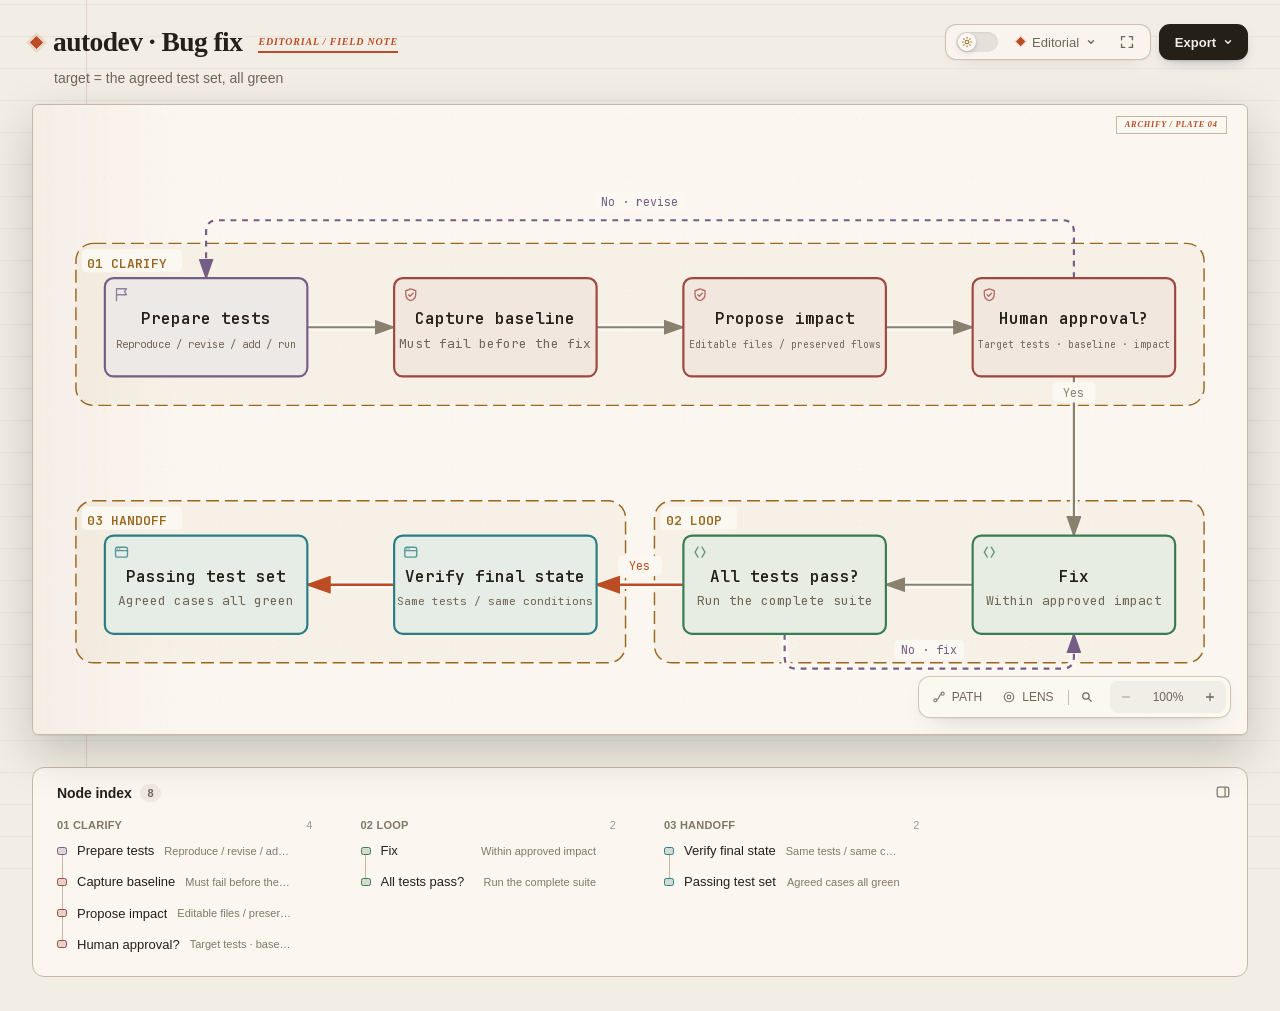
==== web/diagrams/autodev-bugfix.html @ 3c8f4ec9 "feat: add project introduction site with interactive diagrams on GitHub Pages" ====
<!DOCTYPE html>
<html lang="en" data-theme="dark" data-preset="editorial">
<head>
  <meta charset="UTF-8">
  <meta name="viewport" content="width=device-width, initial-scale=1.0">
  <meta name="generator" content="archify 2.17.0-dev.1">
  <meta name="archify-reader-contract" content="declared-wide-v1">
  <title>autodev · Bug fix Diagram</title>
  <script>
    // Resolve the theme before first paint so light-preference users don't
    // see a dark flash. The toolbar script below re-applies with UI state.
    (function () {
      try {
        var theme = null;
        try {
          var param = new URLSearchParams(window.location.search).get('theme');
          if (param === 'light' || param === 'dark') theme = param;
          if (new URLSearchParams(window.location.search).get('embed') === '1') {
            document.documentElement.setAttribute('data-embed', 'true');
          }
          if (new URLSearchParams(window.location.search).get('present') === '1') {
            document.documentElement.setAttribute('data-present', 'true');
          }
        } catch (_) {}
        if (!theme) {
          try { theme = localStorage.getItem('archify-theme'); } catch (_) {}
        }
        if (theme !== 'light' && theme !== 'dark') {
          theme = window.matchMedia('(prefers-color-scheme: light)').matches ? 'light' : 'dark';
        }
        document.documentElement.setAttribute('data-theme', theme);
      } catch (_) {}
    })();
  </script>
  <style id="archify-fonts">
/*
JetBrains Mono variable WOFF2 subsets from Google Fonts service revision v24.
These fixed bytes are shared by the viewer and its SVG/raster exports.
No local() source: an installed copy must not override the bundled font.
Uncovered characters (including CJK) still use the system fallback stack.
Upstream: https://github.com/JetBrains/JetBrainsMono

cyrillic-ext    1664 bytes  sha256 9343de2ca5d9549f792e7962375af8efb0f320c7643bfd36c884b5a30e5c396f
cyrillic        8892 bytes  sha256 4995a9a43ac659ec32fcd8b463755cd6a07b31a6e6b3894a6a153b661cf490e2
greek           6800 bytes  sha256 49c3da6c9a2b279b0f1f860f5cfb1f5dc38d88a5c7be9c9b1837bbc4e3db6111
vietnamese      5872 bytes  sha256 d44eb1936043a56038eb02dd70b243f379bef65783f94ec12f277550720411f1
latin-ext      11596 bytes  sha256 9c38cb2d0d2d93c1ee6e21fa78db76f13ea7e15e15cc64214c7ca89b6aaa35c4
latin          31340 bytes  sha256 2c32b9b3ee358c119e210f6f5195f9bd34894d78a785ff2e95d60e718e400af4

Copyright 2020 The JetBrains Mono Project Authors (https://github.com/JetBrains/JetBrainsMono)

This Font Software is licensed under the SIL Open Font License, Version 1.1.
This license is copied below, and is also available with a FAQ at:
https://openfontlicense.org


-----------------------------------------------------------
SIL OPEN FONT LICENSE Version 1.1 - 26 February 2007
-----------------------------------------------------------

PREAMBLE
The goals of the Open Font License (OFL) are to stimulate worldwide
development of collaborative font projects, to support the font creation
efforts of academic and linguistic communities, and to provide a free and
open framework in which fonts may be shared and improved in partnership
with others.

The OFL allows the licensed fonts to be used, studied, modified and
redistributed freely as long as they are not sold by themselves. The
fonts, including any derivative works, can be bundled, embedded,
redistributed and/or sold with any software provided that any reserved
names are not used by derivative works. The fonts and derivatives,
however, cannot be released under any other type of license. The
requirement for fonts to remain under this license does not apply
to any document created using the fonts or their derivatives.

DEFINITIONS
"Font Software" refers to the set of files released by the Copyright
Holder(s) under this license and clearly marked as such. This may
include source files, build scripts and documentation.

"Reserved Font Name" refers to any names specified as such after the
copyright statement(s).

"Original Version" refers to the collection of Font Software components as
distributed by the Copyright Holder(s).

"Modified Version" refers to any derivative made by adding to, deleting,
or substituting -- in part or in whole -- any of the components of the
Original Version, by changing formats or by porting the Font Software to a
new environment.

"Author" refers to any designer, engineer, programmer, technical
writer or other person who contributed to the Font Software.

PERMISSION & CONDITIONS
Permission is hereby granted, free of charge, to any person obtaining
a copy of the Font Software, to use, study, copy, merge, embed, modify,
redistribute, and sell modified and unmodified copies of the Font
Software, subject to the following conditions:

1) Neither the Font Software nor any of its individual components,
in Original or Modified Versions, may be sold by itself.

2) Original or Modified Versions of the Font Software may be bundled,
redistributed and/or sold with any software, provided that each copy
contains the above copyright notice and this license. These can be
included either as stand-alone text files, human-readable headers or
in the appropriate machine-readable metadata fields within text or
binary files as long as those fields can be easily viewed by the user.

3) No Modified Version of the Font Software may use the Reserved Font
Name(s) unless explicit written permission is granted by the corresponding
Copyright Holder. This restriction only applies to the primary font name as
presented to the users.

4) The name(s) of the Copyright Holder(s) or the Author(s) of the Font
Software shall not be used to promote, endorse or advertise any
Modified Version, except to acknowledge the contribution(s) of the
Copyright Holder(s) and the Author(s) or with their explicit written
permission.

5) The Font Software, modified or unmodified, in part or in whole,
must be distributed entirely under this license, and must not be
distributed under any other license. The requirement for fonts to
remain under this license does not apply to any document created
using the Font Software.

TERMINATION
This license becomes null and void if any of the above conditions are
not met.

DISCLAIMER
THE FONT SOFTWARE IS PROVIDED "AS IS", WITHOUT WARRANTY OF ANY KIND,
EXPRESS OR IMPLIED, INCLUDING BUT NOT LIMITED TO ANY WARRANTIES OF
MERCHANTABILITY, FITNESS FOR A PARTICULAR PURPOSE AND NONINFRINGEMENT
OF COPYRIGHT, PATENT, TRADEMARK, OR OTHER RIGHT. IN NO EVENT SHALL THE
COPYRIGHT HOLDER BE LIABLE FOR ANY CLAIM, DAMAGES OR OTHER LIABILITY,
INCLUDING ANY GENERAL, SPECIAL, INDIRECT, INCIDENTAL, OR CONSEQUENTIAL
DAMAGES, WHETHER IN AN ACTION OF CONTRACT, TORT OR OTHERWISE, ARISING
FROM, OUT OF THE USE OR INABILITY TO USE THE FONT SOFTWARE OR FROM
OTHER DEALINGS IN THE FONT SOFTWARE.
*/
    /* cyrillic-ext */
    @font-face { font-family: 'JetBrains Mono'; font-style: normal; font-weight: 400 800; font-display: swap;
      src: url([data-uri]) format('woff2');
      unicode-range: U+0460-052F, U+1C80-1C8A, U+20B4, U+2DE0-2DFF, U+A640-A69F, U+FE2E-FE2F; }
    /* cyrillic */
    @font-face { font-family: 'JetBrains Mono'; font-style: normal; font-weight: 400 800; font-display: swap;
      src: url([data-uri]) format('woff2');
      unicode-range: U+0301, U+0400-045F, U+0490-0491, U+04B0-04B1, U+2116; }
    /* greek */
    @font-face { font-family: 'JetBrains Mono'; font-style: normal; font-weight: 400 800; font-display: swap;
      src: url([data-uri]) format('woff2');
      unicode-range: U+0370-0377, U+037A-037F, U+0384-038A, U+038C, U+038E-03A1, U+03A3-03FF; }
    /* vietnamese */
    @font-face { font-family: 'JetBrains Mono'; font-style: normal; font-weight: 400 800; font-display: swap;
      src: url([data-uri]) format('woff2');
      unicode-range: U+0102-0103, U+0110-0111, U+0128-0129, U+0168-0169, U+01A0-01A1, U+01AF-01B0, U+0300-0301, U+0303-0304, U+0308-0309, U+0323, U+0329, U+1EA0-1EF9, U+20AB; }
    /* latin-ext */
    @font-face { font-family: 'JetBrains Mono'; font-style: normal; font-weight: 400 800; font-display: swap;
      src: url([data-uri]) format('woff2');
      unicode-range: U+0100-02BA, U+02BD-02C5, U+02C7-02CC, U+02CE-02D7, U+02DD-02FF, U+0304, U+0308, U+0329, U+1D00-1DBF, U+1E00-1E9F, U+1EF2-1EFF, U+2020, U+20A0-20AB, U+20AD-20C0, U+2113, U+2C60-2C7F, U+A720-A7FF; }
    /* latin */
    @font-face { font-family: 'JetBrains Mono'; font-style: normal; font-weight: 400 800; font-display: swap;
      src: url([data-uri]) format('woff2');
      unicode-range: U+0000-00FF, U+0131, U+0152-0153, U+02BB-02BC, U+02C6, U+02DA, U+02DC, U+0304, U+0308, U+0329, U+2000-206F, U+20AC, U+2122, U+2191, U+2193, U+2212, U+2215, U+FEFF, U+FFFD; }
  </style>
  <style>
    /* ==========================================================
       THEME VARIABLES — switch by toggling [data-theme] on <html>
       ========================================================== */
    :root,
    [data-theme="dark"] {
      --bg: #020617;
      --grid: #1e293b;
      --canvas-dot: rgba(148, 163, 184, 0.16);
      --text: #ffffff;
      --text-muted: #94a3b8;
      --text-dim: #475569;
      /* UI chrome and menu hints need more contrast than SVG .t-dim accents */
      --text-faint: #7d8da1;

      --panel: rgba(15, 23, 42, 0.5);
      --panel-border: #1e293b;
      --lane-fill: rgba(15, 23, 42, 0.22);
      --lane-stroke: #334155;

      --arrow: #64748b;
      --arrow-emphasis: #34d399;

      /* Opaque mask color used behind semi-transparent component fills
         so the arrows drawn underneath are properly hidden. */
      --mask: #0f172a;

      --frontend-fill:    rgba(8, 51, 68, 0.4);
      --frontend-stroke:  #22d3ee;
      --backend-fill:     rgba(6, 78, 59, 0.4);
      --backend-stroke:   #34d399;
      --database-fill:    rgba(76, 29, 149, 0.4);
      --database-stroke:  #a78bfa;
      --cloud-fill:       rgba(120, 53, 15, 0.3);
      --cloud-stroke:     #fbbf24;
      --security-fill:    rgba(136, 19, 55, 0.4);
      --security-stroke:  #fb7185;
      --messagebus-fill:  rgba(251, 146, 60, 0.3);
      --messagebus-stroke:#fb923c;
      --external-fill:    rgba(30, 41, 59, 0.5);
      --external-stroke:  #94a3b8;

      --toolbar-bg:       rgba(15, 23, 42, 0.8);
      --toolbar-border:   #334155;
      --toolbar-text:     #e2e8f0;
      --toolbar-hover:    rgba(15, 23, 42, 0.95);
      --toolbar-menu-bg:  #0f172a;
    }

    [data-theme="light"] {
      --bg: #f4f5f7;
      --grid: #e9edf2;
      --canvas-dot: #d9dee5;
      --text: #111827;
      --text-muted: #5b6474;
      --text-dim: #9aa3b2;
      --text-faint: #6b7280;

      --panel: #ffffff;
      --panel-border: #e5e7eb;
      --lane-fill: rgba(248, 250, 252, 0.65);
      --lane-stroke: #cbd5e1;

      --arrow: #94a3b8;
      --arrow-emphasis: #059669;

      --mask: #ffffff;

      --frontend-fill: rgba(34, 211, 238, 0.15);
      --frontend-stroke: #0891b2;
      --backend-fill: rgba(52, 211, 153, 0.18);
      --backend-stroke: #059669;
      --database-fill: rgba(167, 139, 250, 0.2);
      --database-stroke: #7c3aed;
      --cloud-fill: rgba(251, 191, 36, 0.18);
      --cloud-stroke: #d97706;
      --security-fill: rgba(251, 113, 133, 0.15);
      --security-stroke: #e11d48;
      --messagebus-fill: rgba(251, 146, 60, 0.15);
      --messagebus-stroke: #ea580c;
      --external-fill: rgba(148, 163, 184, 0.18);
      --external-stroke: #64748b;

      --toolbar-bg:       rgba(255, 255, 255, 0.92);
      --toolbar-border:   #cbd5e1;
      --toolbar-text:     #334155;
      --toolbar-hover:    #ffffff;
      --toolbar-menu-bg:  #ffffff;
    }

    /* ==========================================================
       SIGNAL FLOW — an opt-in, motion-forward visual preset.
       The variables also target a standalone exported SVG, whose
       root carries data-preset and data-theme directly.
       ========================================================== */
    [data-preset="signal-flow"][data-theme="dark"] {
      --bg: #030711;
      --grid: #15233a;
      --panel: rgba(6, 14, 28, 0.78);
      --panel-border: #1d3350;
      --lane-fill: rgba(9, 22, 40, 0.5);
      --lane-stroke: #2c4564;
      --text: #f5fbff;
      --text-muted: #9eb0c7;
      --text-dim: #52667f;
      --text-faint: #7890ad;
      --mask: #07101e;
      --frontend-fill: rgba(6, 182, 212, 0.14);
      --frontend-stroke: #67e8f9;
      --backend-fill: rgba(16, 185, 129, 0.14);
      --backend-stroke: #5eead4;
      --database-fill: rgba(139, 92, 246, 0.16);
      --database-stroke: #c4b5fd;
      --cloud-fill: rgba(245, 158, 11, 0.13);
      --cloud-stroke: #fcd34d;
      --security-fill: rgba(244, 63, 94, 0.13);
      --security-stroke: #fda4af;
      --messagebus-fill: rgba(249, 115, 22, 0.13);
      --messagebus-stroke: #fdba74;
      --external-fill: rgba(71, 85, 105, 0.24);
      --external-stroke: #a5b4c7;
      --arrow: #7890ad;
      --arrow-emphasis: #2dd4bf;
      --toolbar-bg: rgba(7, 16, 30, 0.86);
      --toolbar-border: #29415f;
      --toolbar-menu-bg: #07101e;
    }

    [data-preset="signal-flow"][data-theme="light"] {
      --bg: #f4f9fc;
      --grid: #d4e5ee;
      --panel: rgba(255, 255, 255, 0.82);
      --panel-border: #bfd5e2;
      --lane-fill: rgba(232, 243, 248, 0.62);
      --lane-stroke: #a9c5d5;
      --text: #102638;
      --text-muted: #587287;
      --text-dim: #8aa2b4;
      --text-faint: #668397;
      --mask: #ffffff;
      --frontend-fill: rgba(6, 182, 212, 0.09);
      --frontend-stroke: #0789a1;
      --backend-fill: rgba(5, 150, 105, 0.09);
      --backend-stroke: #087f69;
      --database-fill: rgba(124, 58, 237, 0.09);
      --database-stroke: #7254c7;
      --cloud-fill: rgba(217, 119, 6, 0.08);
      --cloud-stroke: #b9670b;
      --security-fill: rgba(225, 29, 72, 0.08);
      --security-stroke: #c53a59;
      --messagebus-fill: rgba(234, 88, 12, 0.08);
      --messagebus-stroke: #c65f27;
      --external-fill: rgba(100, 116, 139, 0.1);
      --external-stroke: #607a8c;
      --arrow: #7b97aa;
      --arrow-emphasis: #0d9488;
    }

    /* ==========================================================
       BLUEPRINT — a review-first drafting preset for deployment,
       infrastructure, and technical design documentation. It keeps
       the same semantic palette and geometry while trading glow for
       precise grid contrast, squared materials, and drafting marks.
       ========================================================== */
    [data-preset="blueprint"][data-theme="dark"] {
      --bg: #06131f;
      --grid: #17425a;
      --panel: rgba(7, 27, 43, 0.9);
      --panel-border: #27627f;
      --lane-fill: rgba(10, 43, 66, 0.36);
      --lane-stroke: #34799a;
      --text: #e3f6ff;
      --text-muted: #91b8ca;
      --text-dim: #557e92;
      --text-faint: #739caf;
      --mask: #0a2031;
      --frontend-fill: rgba(26, 157, 193, 0.14);
      --frontend-stroke: #66d9ef;
      --backend-fill: rgba(31, 155, 124, 0.13);
      --backend-stroke: #69dfbd;
      --database-fill: rgba(120, 105, 196, 0.14);
      --database-stroke: #b4a8ff;
      --cloud-fill: rgba(197, 145, 43, 0.13);
      --cloud-stroke: #ffd166;
      --security-fill: rgba(199, 76, 104, 0.13);
      --security-stroke: #ff8da1;
      --messagebus-fill: rgba(207, 112, 49, 0.13);
      --messagebus-stroke: #ffad66;
      --external-fill: rgba(84, 119, 139, 0.18);
      --external-stroke: #a7cad9;
      --arrow: #78a3b7;
      --arrow-emphasis: #64dfc1;
      --toolbar-bg: rgba(7, 28, 45, 0.92);
      --toolbar-border: #34799a;
      --toolbar-text: #d8f3ff;
      --toolbar-hover: rgba(18, 58, 83, 0.95);
      --toolbar-menu-bg: #0a2031;
    }

    [data-preset="blueprint"][data-theme="light"] {
      --bg: #edf7fa;
      --grid: #b5d5e1;
      --panel: rgba(249, 253, 255, 0.94);
      --panel-border: #78aabd;
      --lane-fill: rgba(210, 232, 240, 0.42);
      --lane-stroke: #83b2c4;
      --text: #123344;
      --text-muted: #4e7486;
      --text-dim: #86a6b4;
      --text-faint: #668c9d;
      --mask: #f9fdff;
      --frontend-fill: rgba(8, 145, 178, 0.08);
      --frontend-stroke: #087f9c;
      --backend-fill: rgba(5, 128, 101, 0.08);
      --backend-stroke: #08755f;
      --database-fill: rgba(100, 75, 180, 0.08);
      --database-stroke: #6757a8;
      --cloud-fill: rgba(181, 120, 15, 0.08);
      --cloud-stroke: #a86609;
      --security-fill: rgba(190, 48, 80, 0.07);
      --security-stroke: #b32f50;
      --messagebus-fill: rgba(196, 81, 22, 0.07);
      --messagebus-stroke: #b65120;
      --external-fill: rgba(79, 112, 128, 0.08);
      --external-stroke: #506f7e;
      --arrow: #6d93a5;
      --arrow-emphasis: #087f69;
      --toolbar-bg: rgba(247, 252, 254, 0.94);
      --toolbar-border: #8ab5c5;
      --toolbar-text: #294f61;
      --toolbar-hover: #ffffff;
      --toolbar-menu-bg: #f9fdff;
    }

    /* ==========================================================
       EDITORIAL — a warm, publication-minded preset for design
       reviews, launch notes, and documentation. The diagram keeps
       the same semantic palette and exact geometry, but trades
       software chrome for paper, ink, ruled structure, and one
       restrained vermilion accent.
       ========================================================== */
    [data-preset="editorial"][data-theme="dark"] {
      --bg: #181611;
      --grid: #39342a;
      --panel: rgba(35, 31, 24, 0.96);
      --panel-border: #625a4a;
      --lane-fill: rgba(52, 46, 35, 0.46);
      --lane-stroke: #726957;
      --text: #f4eddf;
      --text-muted: #b9ae9b;
      --text-dim: #776e60;
      --text-faint: #9d917e;
      --mask: #231f18;
      --frontend-fill: rgba(43, 133, 142, 0.16);
      --frontend-stroke: #7fc6c7;
      --backend-fill: rgba(63, 132, 92, 0.16);
      --backend-stroke: #8fc29e;
      --database-fill: rgba(117, 91, 141, 0.17);
      --database-stroke: #c0a4d0;
      --cloud-fill: rgba(170, 119, 49, 0.16);
      --cloud-stroke: #d8ad68;
      --security-fill: rgba(157, 69, 65, 0.17);
      --security-stroke: #df9085;
      --messagebus-fill: rgba(174, 79, 42, 0.16);
      --messagebus-stroke: #df946f;
      --external-fill: rgba(126, 115, 96, 0.18);
      --external-stroke: #b8ad99;
      --arrow: #948978;
      --arrow-emphasis: #dd6b3d;
      --toolbar-bg: rgba(35, 31, 24, 0.92);
      --toolbar-border: #625a4a;
      --toolbar-text: #eee5d5;
      --toolbar-hover: #302a20;
      --toolbar-menu-bg: #231f18;
    }

    [data-preset="editorial"][data-theme="light"] {
      --bg: #f2eee5;
      --grid: #d8d0c2;
      --panel: rgba(251, 248, 241, 0.97);
      --panel-border: #c4b9a6;
      --lane-fill: rgba(229, 221, 207, 0.42);
      --lane-stroke: #b8aa94;
      --text: #242018;
      --text-muted: #6f6658;
      --text-dim: #a09788;
      --text-faint: #817767;
      --mask: #fbf8f1;
      --frontend-fill: rgba(31, 117, 126, 0.09);
      --frontend-stroke: #287e84;
      --backend-fill: rgba(42, 119, 75, 0.09);
      --backend-stroke: #397b53;
      --database-fill: rgba(105, 75, 130, 0.09);
      --database-stroke: #765d86;
      --cloud-fill: rgba(157, 103, 31, 0.1);
      --cloud-stroke: #9a671f;
      --security-fill: rgba(153, 58, 52, 0.09);
      --security-stroke: #9e463f;
      --messagebus-fill: rgba(182, 70, 27, 0.09);
      --messagebus-stroke: #ad4b25;
      --external-fill: rgba(101, 91, 75, 0.09);
      --external-stroke: #746b5e;
      --arrow: #8a806f;
      --arrow-emphasis: #bb4c23;
      --toolbar-bg: rgba(251, 248, 241, 0.94);
      --toolbar-border: #c4b9a6;
      --toolbar-text: #40392f;
      --toolbar-hover: #fffdf8;
      --toolbar-menu-bg: #fbf8f1;
    }

    * { margin: 0; padding: 0; box-sizing: border-box; }

    body {
      --archify-page-top: 2rem;
      font-family: -apple-system, BlinkMacSystemFont, 'Segoe UI', 'PingFang SC', 'Hiragino Sans GB', 'Microsoft YaHei', 'Noto Sans CJK SC', 'Noto Sans', Roboto, 'Helvetica Neue', Arial, sans-serif;
      -webkit-font-smoothing: antialiased;
      background: var(--bg);
      min-height: 100vh;
      padding: var(--archify-page-top) 2rem 2rem;
      color: var(--text);
      /* Theme surfaces change together; animating the page background leaves it
         visibly out of sync with the SVG and panel for the first 200ms. */
    }

    html[data-preset="signal-flow"] body {
      background-image:
        radial-gradient(circle at 18% -8%, rgba(34, 211, 238, 0.14), transparent 34rem),
        radial-gradient(circle at 92% 18%, rgba(139, 92, 246, 0.12), transparent 30rem);
      background-attachment: fixed;
    }
    html[data-preset="signal-flow"][data-theme="light"] body {
      background-image:
        radial-gradient(circle at 18% -8%, rgba(6, 182, 212, 0.12), transparent 34rem),
        radial-gradient(circle at 92% 18%, rgba(139, 92, 246, 0.08), transparent 30rem);
    }
    html[data-preset="blueprint"] body {
      background-image:
        linear-gradient(var(--grid) 1px, transparent 1px),
        linear-gradient(90deg, var(--grid) 1px, transparent 1px);
      background-size: 32px 32px;
      background-position: -1px -1px;
      background-attachment: fixed;
    }
    html[data-preset="editorial"] body {
      background-image:
        linear-gradient(90deg, transparent 0, transparent 5.4rem, color-mix(in srgb, var(--security-stroke) 18%, transparent) 5.4rem, color-mix(in srgb, var(--security-stroke) 18%, transparent) calc(5.4rem + 1px), transparent calc(5.4rem + 1px)),
        repeating-linear-gradient(0deg, transparent 0, transparent 31px, color-mix(in srgb, var(--grid) 36%, transparent) 31px, color-mix(in srgb, var(--grid) 36%, transparent) 32px);
      background-attachment: fixed;
    }

    /* Gallery/embed mode keeps the generated artifact as the source of truth
       while presenting only its diagram surface inside a proof card. */
    html[data-embed="true"] body {
      min-height: 0;
      padding: 0;
      overflow: hidden;
      background: var(--bg);
      background-image: none;
    }
    html[data-embed="true"] .toolbar,
    html[data-embed="true"] .header,
    html[data-embed="true"] .cards,
    html[data-embed="true"] .diagram-nav,
    html[data-embed="true"] .overview-map,
    html[data-embed="true"] .focus-chip,
    html[data-embed="true"] .route-probe,
    html[data-embed="true"] .semantic-lens,
    html[data-embed="true"] .diagram-guide,
    html[data-embed="true"] .node-finder,
    html[data-embed="true"] .node-outline { display: none !important; }
    html[data-embed="true"] .container { max-width: none; }
    html[data-embed="true"] .diagram-container {
      padding: 0.5rem;
      border: 0;
      border-radius: 0;
      box-shadow: none;
    }
    html[data-embed="true"] .diagram-container svg { min-width: 0; }

    /* Presentation Stage is a viewer-only layer: it gives the live diagram
       the viewport while keeping guided views, theme, focus, and exports real.
       Embed mode wins when both query parameters are present. */
    html[data-present="true"]:not([data-embed="true"]) body {
      --archify-page-top: 1rem;
      height: 100dvh;
      min-height: 0;
      padding: 1rem;
      overflow: hidden;
    }
    html[data-present="true"]:not([data-embed="true"]) .container {
      display: flex;
      flex-direction: column;
      gap: 0.75rem;
      width: 100%;
      max-width: none;
      height: calc(100dvh - 2rem);
    }
    html[data-present="true"]:not([data-embed="true"]) .header {
      flex: none;
      min-width: 0;
      margin: 0;
      padding-right: 23rem;
    }
    html[data-present="true"]:not([data-embed="true"]) .header-row { margin-bottom: 0.25rem; }
    html[data-present="true"]:not([data-embed="true"]) .subtitle {
      overflow: hidden;
      text-overflow: ellipsis;
      white-space: nowrap;
    }

    html[data-present="true"]:not([data-embed="true"]) .diagram-container {
      display: flex;
      flex: 1 1 auto;
      align-items: center;
      justify-content: center;
      min-height: 0;
      padding: 0.75rem;
      padding-bottom: calc(0.75rem + var(--archify-nav-reserve));
    }
    html[data-present="true"]:not([data-embed="true"]) .diagram-container > svg {
      flex: 1 1 auto;
      height: 100%;
      min-height: 0;
      width: 100%;
      min-width: 0;
    }
    html[data-present="true"]:not([data-embed="true"]) .cards { display: none; }
    html[data-present="true"]:not([data-embed="true"]) #btn-present {
      border-color: var(--frontend-stroke);
      color: var(--frontend-stroke);
    }

    /* The reader owns only the outer scale. Wide diagrams and measured tall workflows keep one authored
       SVG/viewBox while the runtime chooses a desktop width from the actual
       vertical budget. This avoids device-specific files and breakpoint
       jumps between a laptop and a tall monitor. */
    .container {
      width: 100%;
      max-width: var(--archify-reader-width, 1440px);
      margin: 0 auto;
    }
    @media (min-width: 768px) and (max-height: 920px) {
      .header { margin-bottom: 1rem; }
      .diagram-container { padding: 1rem; }
      .cards { margin-top: 1rem; }
      .card { padding: 1rem; }
    }

    .header { margin-bottom: 1.5rem; padding-right: 29.5rem; }

    html[data-preset="signal-flow"] .header,
    html[data-preset="blueprint"] .header,
    html[data-preset="editorial"] .header { padding-right: 29.5rem; }

    .header-row {
      display: flex;
      align-items: center;
      gap: 0.75rem;
      min-height: 2.75rem;
      margin-bottom: 0.25rem;
    }

    .pulse-dot {
      flex: none;
      width: 10px;
      height: 10px;
      background: var(--frontend-stroke);
      border-radius: 50%;
      box-shadow: 0 0 0 4px color-mix(in srgb, var(--frontend-stroke) 16%, transparent);
      animation: none;
    }

    html[data-motion-capable="true"] .pulse-dot { animation: pulse 2s infinite; }

    @keyframes pulse {
      0%, 100% { opacity: 1; }
      50% { opacity: 0.5; }
    }

    h1 {
      font-size: 1.5rem;
      font-weight: 650;
      line-height: 1.25;
      letter-spacing: -0.015em;
    }

    .subtitle {
      color: var(--text-muted);
      font-size: 0.875rem;
      line-height: 1.55;
      margin-left: 1.375rem;
    }

    html[data-preset="signal-flow"] .header-row::after {
      content: attr(data-preset-badge-signal-flow);
      flex: none;
      margin-left: 0.25rem;
      color: var(--frontend-stroke);
      border: 1px solid var(--frontend-stroke);
      border-radius: 999px;
      padding: 0.28rem 0.6rem;
      font-size: 0.625rem;
      letter-spacing: 0.12em;
      opacity: 0.82;
      box-shadow: 0 0 20px rgba(34, 211, 238, 0.12);
      white-space: nowrap;
    }

    html[data-preset="blueprint"] .pulse-dot {
      width: 10px;
      height: 10px;
      border: 1px solid var(--frontend-stroke);
      border-radius: 1px;
      background: transparent;
      box-shadow: inset 0 0 0 2px var(--bg);
      transform: rotate(45deg);
      animation: none;
    }
    html[data-preset="blueprint"] .header-row::after {
      content: attr(data-preset-badge-blueprint);
      flex: none;
      margin-left: 0.25rem;
      padding: 0.28rem 0.55rem;
      border-top: 1px solid var(--frontend-stroke);
      border-bottom: 1px solid var(--frontend-stroke);
      color: var(--frontend-stroke);
      font-size: 0.5625rem;
      font-weight: 700;
      letter-spacing: 0.14em;
      white-space: nowrap;
    }

    html[data-preset="editorial"] h1,
    html[data-preset="editorial"] .card h3 {
      font-family: Georgia, 'Times New Roman', 'Songti SC', STSong, serif;
      letter-spacing: -0.02em;
    }
    html[data-preset="editorial"] h1 { font-size: 1.72rem; font-weight: 600; }
    html[data-preset="editorial"] .pulse-dot {
      width: 9px;
      height: 9px;
      border: 1px solid var(--arrow-emphasis);
      border-radius: 0;
      background: var(--arrow-emphasis);
      box-shadow: 0 0 0 3px color-mix(in srgb, var(--arrow-emphasis) 14%, transparent);
      transform: rotate(45deg);
      animation: none;
    }
    html[data-preset="editorial"] .header-row::after {
      content: attr(data-preset-badge-editorial);
      flex: none;
      margin-left: 0.25rem;
      padding: 0.32rem 0 0.24rem;
      border-bottom: 2px solid var(--arrow-emphasis);
      color: var(--arrow-emphasis);
      font-family: Georgia, 'Times New Roman', serif;
      font-size: 0.625rem;
      font-style: italic;
      font-weight: 600;
      letter-spacing: 0.08em;
      white-space: nowrap;
    }

    .diagram-container {
      --archify-nav-reserve: 0px;
      background: var(--panel);
      border-radius: 1rem;
      border: 1px solid var(--panel-border);
      box-shadow: 0 1px 2px rgba(15, 23, 42, 0.04), 0 16px 40px -20px rgba(15, 23, 42, 0.18);
      padding: 1.5rem;
      padding-bottom: calc(1.5rem + var(--archify-nav-reserve));
      overflow: hidden;
      position: relative;
    }

    html[data-preset="signal-flow"] .diagram-container {
      position: relative;
      overflow: hidden;
      background: linear-gradient(180deg, rgba(8, 20, 38, 0.82), rgba(3, 8, 18, 0.94));
      box-shadow: inset 0 1px 0 rgba(255, 255, 255, 0.04), 0 28px 80px rgba(0, 0, 0, 0.34);
    }
    html[data-preset="signal-flow"][data-theme="light"] .diagram-container {
      background: linear-gradient(180deg, rgba(255, 255, 255, 0.9), rgba(237, 246, 250, 0.94));
      box-shadow: inset 0 1px 0 rgba(255, 255, 255, 0.72), 0 24px 60px rgba(45, 78, 99, 0.12);
    }
    html[data-preset="blueprint"] .diagram-container {
      border-color: var(--panel-border);
      border-radius: 0.35rem;
      background: var(--panel);
      box-shadow:
        inset 0 0 0 1px color-mix(in srgb, var(--panel-border) 34%, transparent),
        0 18px 48px rgba(0, 0, 0, 0.16);
    }
    html[data-preset="blueprint"] .diagram-container::after {
      content: "";
      position: absolute;
      z-index: 10;
      inset: 0.7rem;
      pointer-events: none;
      background:
        linear-gradient(var(--frontend-stroke), var(--frontend-stroke)) left top / 1.35rem 1px no-repeat,
        linear-gradient(var(--frontend-stroke), var(--frontend-stroke)) left top / 1px 1.35rem no-repeat,
        linear-gradient(var(--frontend-stroke), var(--frontend-stroke)) right top / 1.35rem 1px no-repeat,
        linear-gradient(var(--frontend-stroke), var(--frontend-stroke)) right top / 1px 1.35rem no-repeat,
        linear-gradient(var(--frontend-stroke), var(--frontend-stroke)) left bottom / 1.35rem 1px no-repeat,
        linear-gradient(var(--frontend-stroke), var(--frontend-stroke)) left bottom / 1px 1.35rem no-repeat,
        linear-gradient(var(--frontend-stroke), var(--frontend-stroke)) right bottom / 1.35rem 1px no-repeat,
        linear-gradient(var(--frontend-stroke), var(--frontend-stroke)) right bottom / 1px 1.35rem no-repeat;
      opacity: 0.58;
    }
    html[data-preset="editorial"] .diagram-container {
      overflow: hidden;
      border-color: var(--panel-border);
      border-radius: 0.38rem;
      background:
        linear-gradient(90deg, color-mix(in srgb, var(--security-fill) 58%, transparent), transparent 12%),
        var(--panel);
      box-shadow:
        0 1px 0 color-mix(in srgb, var(--text) 6%, transparent),
        0 18px 48px color-mix(in srgb, #000 19%, transparent);
    }
    html[data-preset="editorial"] .diagram-container::after {
      position: absolute;
      z-index: 10;
      top: 0.72rem;
      right: 1.25rem;
      padding: 0.2rem 0.52rem;
      border: 1px solid var(--panel-border);
      background: var(--panel);
      color: var(--arrow-emphasis);
      content: attr(data-preset-badge-editorial-plate);
      font-family: Georgia, 'Times New Roman', serif;
      font-size: 0.52rem;
      font-style: italic;
      font-weight: 600;
      letter-spacing: 0.09em;
      pointer-events: none;
    }
    html[data-embed="true"][data-preset="editorial"] .diagram-container::after { display: none; }
    html[data-motion-capable="true"][data-preset="signal-flow"][data-ambient-motion="running"] .diagram-container::before {
      content: "";
      position: absolute;
      inset: 0;
      pointer-events: none;
      background: linear-gradient(115deg, transparent 28%, rgba(103, 232, 249, 0.035) 48%, transparent 68%);
      transform: translateX(-70%);
      animation: archify-signal-scan 4.8s ease-in-out 1 both;
    }

    /* Motion Governor gives the reader a real static state and gives the
       strongest semantic action the only motion budget. Atmosphere resets to
       its authored base instead of freezing mid-cycle. Static artifacts never
       start a decorative pulse or scan. */
    html:not([data-motion-capable="true"]) svg[data-animation="trace"] [data-animate] {
      animation: none !important;
    }
    html:not([data-motion-capable="true"]) svg[data-animation="trace"] [data-graph-role="automatic-crossover"]:has(> [data-animate="edge"]) > [data-graph-role="automatic-crossover-underlay"] {
      animation: none !important;
    }
    html[data-motion="still"] .pulse-dot,
    html[data-motion="still"] .diagram-container::before,
    html[data-motion="still"] svg[data-animation="trace"] [data-animate],
    html[data-motion-owner] .pulse-dot,
    html[data-motion-owner] .diagram-container::before,
    html[data-motion-owner] svg[data-animation="trace"] [data-animate],
    html[data-embed="true"] .pulse-dot,
    html[data-embed="true"] .diagram-container::before,
    html[data-share-playback="true"] .pulse-dot,
    html[data-share-playback="true"] .diagram-container::before,
    html[data-document-hidden="true"] .pulse-dot,
    html[data-document-hidden="true"] .diagram-container::before,
    html[data-document-hidden="true"] svg[data-animation="trace"] [data-animate],
    html[data-motion="still"] svg[data-animation="trace"] [data-graph-role="automatic-crossover"]:has(> [data-animate="edge"]) > [data-graph-role="automatic-crossover-underlay"],
    html[data-motion-owner] svg[data-animation="trace"] [data-graph-role="automatic-crossover"]:has(> [data-animate="edge"]) > [data-graph-role="automatic-crossover-underlay"],
    html[data-embed="true"] svg[data-animation="trace"] [data-graph-role="automatic-crossover"]:has(> [data-animate="edge"]) > [data-graph-role="automatic-crossover-underlay"],
    html[data-share-playback="true"] svg[data-animation="trace"] [data-graph-role="automatic-crossover"]:has(> [data-animate="edge"]) > [data-graph-role="automatic-crossover-underlay"],
    html[data-document-hidden="true"] svg[data-animation="trace"] [data-graph-role="automatic-crossover"]:has(> [data-animate="edge"]) > [data-graph-role="automatic-crossover-underlay"] {
      animation: none !important;
    }
    html[data-motion="still"] .diagram-container::before,
    html[data-motion-owner] .diagram-container::before,
    html[data-embed="true"] .diagram-container::before,
    html[data-share-playback="true"] .diagram-container::before {
      opacity: 0;
    }
    html[data-motion="still"] .intent-trace-flow,
    html[data-motion="still"] .route-probe-flow,
    html[data-motion="still"] .route-journey-flow,
    html[data-motion="still"] .semantic-lens-flow,
    html[data-motion="still"] .diagram-guide,
    html[data-motion="still"] .overview-map-live,
    html[data-document-hidden="true"] .intent-trace-flow,
    html[data-document-hidden="true"] .route-probe-flow,
    html[data-document-hidden="true"] .route-journey-flow,
    html[data-document-hidden="true"] .semantic-lens-flow,
    html[data-document-hidden="true"] .diagram-guide,
    html[data-document-hidden="true"] .overview-map-live {
      animation: none !important;
    }

    html[data-motion="still"] .intent-trace-flow,
    html[data-motion="still"] .route-probe-flow {
      stroke-dasharray: none;
      stroke-dashoffset: 0;
      opacity: 0.72;
    }
    html[data-motion="still"] .route-journey-overlay,
    html[data-document-hidden="true"] .route-journey-overlay { display: none !important; }
    html[data-motion="still"] .relationship-pulse-overlay { display: none !important; }

    html[data-motion="still"] svg [data-node-id],
    html[data-motion="still"] svg [data-edge-from],
    html[data-motion="still"] svg [data-detail],
    html[data-motion="still"] svg [data-detail-anchor],
    html[data-motion="still"] svg [data-legend-hit],
    html[data-motion="still"] svg {
      transition: none !important;
    }

    svg {
      font-family: 'JetBrains Mono', ui-monospace, SFMono-Regular, Menlo, Consolas, 'DejaVu Sans Mono', 'Liberation Mono', 'Noto Sans Mono CJK SC', 'PingFang SC', 'Hiragino Sans GB', 'Microsoft YaHei', monospace;
      width: 100%;
      min-width: min(900px, 100%);
      display: block;
      transform-origin: 0 0;
      transition: transform 0.18s ease;
    }

    .diagram-container.is-camera-moving svg {
      transition: transform 0.42s cubic-bezier(0.22, 1, 0.36, 1);
    }
    .diagram-container.is-camera-transaction svg { transition: none; }
    .diagram-container.is-pannable { cursor: grab; }
    .diagram-container.is-panning { cursor: grabbing; user-select: none; }
    .diagram-container.is-panning svg { transition: none; }

    .diagram-nav {
      position: absolute;
      right: 1rem;
      bottom: 1rem;
      z-index: 12;
      translate: 0 calc(-1 * var(--archify-dock-lift, 0px));
      display: inline-flex;
      align-items: center;
      max-width: calc(100% - 2rem);
      padding: 0.25rem;
      gap: 0.0625rem;
      overflow-x: auto;
      border: 1px solid color-mix(in srgb, var(--panel-border) 80%, transparent);
      border-radius: 0.75rem;
      background: color-mix(in srgb, var(--panel) 84%, transparent);
      box-shadow: 0 1px 2px rgba(15, 23, 42, 0.05), 0 10px 28px -14px rgba(15, 23, 42, 0.28);
      backdrop-filter: blur(14px) saturate(1.2);
      scrollbar-width: none;
    }
    .diagram-nav::-webkit-scrollbar { display: none; }
    .diagram-nav button,
    .focus-chip button {
      border: 0;
      background: transparent;
      color: var(--toolbar-text);
      font: inherit;
      cursor: pointer;
    }
    .diagram-nav button {
      min-width: 2rem;
      height: 2rem;
      padding: 0 0.4rem;
      border-radius: 0.5rem;
      color: var(--text-muted);
      font-size: 0.75rem;
      font-weight: 500;
      letter-spacing: 0;
      transition: background 0.15s, color 0.15s;
    }
    .diagram-nav button:hover,
    .diagram-nav button:focus-visible {
      color: var(--text);
      background: color-mix(in srgb, var(--text) 6%, transparent);
    }
    .diagram-nav button:hover,
    .diagram-nav button:focus-visible,
    .focus-chip button:hover,
    .focus-chip button:focus-visible { background: var(--toolbar-hover); }
    .diagram-nav button:focus-visible,
    .focus-chip button:focus-visible {
      outline: 2px solid var(--frontend-stroke);
      outline-offset: 1px;
    }
    .diagram-nav button:disabled { opacity: 0.38; cursor: default; }
    /* The Guide stays on the ? shortcut; Map only earns dock space once the
       reader has zoomed past the full diagram (or opened it from the keyboard). */
    .diagram-nav button[hidden] { display: none; }
    .diagram-container:not(.is-pannable) #btn-overview-map:not([data-radar-requested]):not(:focus) { display: none; }
    .diagram-nav button:disabled:hover { background: transparent; }
    .diagram-nav #btn-route-probe,
    .diagram-nav #btn-overview-map,
    .diagram-nav #btn-semantic-lens {
      min-width: auto;
      padding-inline: 0.6rem;
      color: var(--text-muted);
      font-weight: 500;
    }
    .diagram-nav #btn-node-finder,
    .diagram-nav [data-view="out"] {
      position: relative;
      margin-left: 0.375rem;
    }
    .diagram-nav #btn-node-finder::before,
    .diagram-nav [data-view="out"]::before {
      position: absolute;
      top: 0.55rem;
      bottom: 0.55rem;
      left: -0.19rem;
      width: 1px;
      background: color-mix(in srgb, var(--panel-border) 90%, transparent);
      content: "";
      pointer-events: none;
    }
    .diagram-nav-icon {
      display: block;
      width: 0.875rem;
      height: 0.875rem;
      margin: auto;
      background: currentColor;
      -webkit-mask-position: center;
      -webkit-mask-repeat: no-repeat;
      -webkit-mask-size: contain;
      mask-position: center;
      mask-repeat: no-repeat;
      mask-size: contain;
    }
    .diagram-nav-icon.find {
      -webkit-mask-image: url("data:image/svg+xml,%3Csvg xmlns='http://www.w3.org/2000/svg' viewBox='0 0 20 20'%3E%3Ccircle cx='8.5' cy='8.5' r='4.5' fill='none' stroke='black' stroke-width='1.8'/%3E%3Cpath d='m12 12 4 4' fill='none' stroke='black' stroke-width='1.8' stroke-linecap='round'/%3E%3C/svg%3E");
      mask-image: url("data:image/svg+xml,%3Csvg xmlns='http://www.w3.org/2000/svg' viewBox='0 0 20 20'%3E%3Ccircle cx='8.5' cy='8.5' r='4.5' fill='none' stroke='black' stroke-width='1.8'/%3E%3Cpath d='m12 12 4 4' fill='none' stroke='black' stroke-width='1.8' stroke-linecap='round'/%3E%3C/svg%3E");
    }
    .diagram-nav-icon.guide {
      -webkit-mask-image: url("data:image/svg+xml,%3Csvg xmlns='http://www.w3.org/2000/svg' viewBox='0 0 20 20'%3E%3Ccircle cx='10' cy='10' r='7' fill='none' stroke='black' stroke-width='1.7'/%3E%3Cpath d='M7.8 7.3a2.4 2.4 0 014.6.9c0 1.8-2.4 2-2.4 3.7M10 14.9h.01' fill='none' stroke='black' stroke-width='1.7' stroke-linecap='round'/%3E%3C/svg%3E");
      mask-image: url("data:image/svg+xml,%3Csvg xmlns='http://www.w3.org/2000/svg' viewBox='0 0 20 20'%3E%3Ccircle cx='10' cy='10' r='7' fill='none' stroke='black' stroke-width='1.7'/%3E%3Cpath d='M7.8 7.3a2.4 2.4 0 014.6.9c0 1.8-2.4 2-2.4 3.7M10 14.9h.01' fill='none' stroke='black' stroke-width='1.7' stroke-linecap='round'/%3E%3C/svg%3E");
    }
    .diagram-nav-icon.minus {
      -webkit-mask-image: url("data:image/svg+xml,%3Csvg xmlns='http://www.w3.org/2000/svg' viewBox='0 0 20 20'%3E%3Cpath d='M5 10h10' fill='none' stroke='black' stroke-width='1.8' stroke-linecap='round'/%3E%3C/svg%3E");
      mask-image: url("data:image/svg+xml,%3Csvg xmlns='http://www.w3.org/2000/svg' viewBox='0 0 20 20'%3E%3Cpath d='M5 10h10' fill='none' stroke='black' stroke-width='1.8' stroke-linecap='round'/%3E%3C/svg%3E");
    }
    .diagram-nav-icon.plus {
      -webkit-mask-image: url("data:image/svg+xml,%3Csvg xmlns='http://www.w3.org/2000/svg' viewBox='0 0 20 20'%3E%3Cpath d='M10 5v10M5 10h10' fill='none' stroke='black' stroke-width='1.8' stroke-linecap='round'/%3E%3C/svg%3E");
      mask-image: url("data:image/svg+xml,%3Csvg xmlns='http://www.w3.org/2000/svg' viewBox='0 0 20 20'%3E%3Cpath d='M10 5v10M5 10h10' fill='none' stroke='black' stroke-width='1.8' stroke-linecap='round'/%3E%3C/svg%3E");
    }
    .diagram-nav [data-view="reset"] {
      display: inline-flex;
      align-items: center;
      justify-content: center;
      gap: 0.2rem;
      min-width: 3.1rem;
      padding-inline: 0.35rem;
    }
    .diagram-nav [data-view="reset"][data-detail-visible] {
      min-width: 3.8rem;
    }
    .diagram-nav-detail {
      color: color-mix(in srgb, var(--toolbar-text) 52%, transparent);
      font-size: 0.44rem;
      font-weight: 700;
      line-height: 1;
      letter-spacing: 0.07em;
    }
    .diagram-nav-percent {
      color: var(--text-muted);
      font-size: 0.75rem;
      font-weight: 500;
      font-variant-numeric: tabular-nums;
      line-height: 1;
    }
    /* Mode buttons carry a small glyph so the dock reads as one icon language. */
    .diagram-nav #btn-route-probe,
    .diagram-nav #btn-overview-map,
    .diagram-nav #btn-semantic-lens {
      display: inline-flex;
      align-items: center;
      gap: 0.375rem;
      padding-inline: 0.55rem 0.65rem;
    }
    .diagram-nav #btn-route-probe::before,
    .diagram-nav #btn-overview-map::before,
    .diagram-nav #btn-semantic-lens::before {
      flex: none;
      width: 0.875rem;
      height: 0.875rem;
      background: currentColor;
      content: "";
      opacity: 0.85;
      -webkit-mask: var(--nav-glyph) center / contain no-repeat;
      mask: var(--nav-glyph) center / contain no-repeat;
    }
    .diagram-nav #btn-route-probe { --nav-glyph: url("data:image/svg+xml,%3Csvg xmlns='http://www.w3.org/2000/svg' viewBox='0 0 20 20'%3E%3Cg fill='none' stroke='black' stroke-width='1.7' stroke-linecap='round'%3E%3Ccircle cx='4.8' cy='14.8' r='2.2'/%3E%3Ccircle cx='15.2' cy='5.2' r='2.2'/%3E%3Cpath d='M6.9 13.9c3.8-1.4 2.6-6.3 6.2-7.8'/%3E%3C/g%3E%3C/svg%3E"); }
    .diagram-nav #btn-overview-map { --nav-glyph: url("data:image/svg+xml,%3Csvg xmlns='http://www.w3.org/2000/svg' viewBox='0 0 20 20'%3E%3Cg fill='none' stroke='black' stroke-width='1.7' stroke-linejoin='round'%3E%3Cpath d='M2.8 5.4 7.4 3.5l5.2 2 4.6-1.9v11l-4.6 1.9-5.2-2-4.6 1.9z'/%3E%3Cpath d='M7.4 3.5v11M12.6 5.5v11'/%3E%3C/g%3E%3C/svg%3E"); }
    .diagram-nav #btn-semantic-lens { --nav-glyph: url("data:image/svg+xml,%3Csvg xmlns='http://www.w3.org/2000/svg' viewBox='0 0 20 20'%3E%3Cg fill='none' stroke='black' stroke-width='1.7'%3E%3Ccircle cx='10' cy='10' r='6.8'/%3E%3Ccircle cx='10' cy='10' r='2.6'/%3E%3C/g%3E%3C/svg%3E"); }
    /* Zoom out / level / zoom in join into one stepper well. */
    .diagram-nav [data-view="out"],
    .diagram-nav [data-view="reset"],
    .diagram-nav [data-view="in"] {
      border-radius: 0;
      background: color-mix(in srgb, var(--text) 4.5%, transparent);
    }
    .diagram-nav [data-view="out"] { margin-left: 0.375rem; border-radius: 0.5rem 0 0 0.5rem; }
    .diagram-nav [data-view="out"]::before { display: none; }
    .diagram-nav [data-view="reset"],
    .diagram-nav [data-view="in"] { margin-left: -0.0625rem; }
    .diagram-nav [data-view="in"] { border-radius: 0 0.5rem 0.5rem 0; }
    .diagram-nav [data-view="out"]:hover,
    .diagram-nav [data-view="reset"]:hover,
    .diagram-nav [data-view="in"]:hover { background: color-mix(in srgb, var(--text) 9%, transparent); }
    .diagram-nav [data-view="out"]:disabled,
    .diagram-nav [data-view="in"]:disabled { opacity: 1; color: color-mix(in srgb, var(--text-muted) 40%, transparent); }
    .diagram-nav [data-view="out"]:disabled:hover,
    .diagram-nav [data-view="in"]:disabled:hover { background: color-mix(in srgb, var(--text) 4.5%, transparent); }
    .diagram-nav [data-view="reset"] { min-width: 3.25rem; }
    .diagram-container[data-camera-indicator="true"] .diagram-nav-detail,
    .diagram-container[data-camera-indicator="true"] .diagram-nav-percent { color: var(--frontend-stroke); }
    .diagram-nav #btn-diagram-guide[aria-expanded="true"] {
      color: var(--cloud-stroke);
      background: var(--toolbar-hover);
    }

    /* Semantic Radar is a deliberately simplified, viewer-only overview. It
       uses authored node bounds and the live camera viewport rather than
       cloning the canonical SVG, so IDs, filters, animation, and export state
       stay singular and deterministic. */
    .overview-map {
      position: absolute;
      right: 1rem;
      bottom: calc(4.15rem + var(--archify-nav-reserve));
      z-index: 12;
      width: 11.25rem;
      overflow: hidden;
      border: 1px solid color-mix(in srgb, var(--frontend-stroke) 52%, var(--toolbar-border));
      border-radius: 0.78rem;
      background: var(--toolbar-menu-bg);
      color: var(--toolbar-text);
      box-shadow: 0 16px 42px rgba(0, 0, 0, 0.3);
      backdrop-filter: blur(16px);
      font-size: 0.625rem;
    }
    .overview-map[hidden] { display: none; }
    .overview-map[data-docked="true"] {
      position: fixed;
      right: var(--archify-radar-right, 1rem);
      top: var(--archify-radar-top, 1rem);
      bottom: auto;
    }
    .overview-map[data-docked="true"][data-dock-side="left"] {
      right: auto;
      left: var(--archify-radar-left, 1rem);
    }
    html[data-preset="blueprint"] .overview-map { border-radius: 0.28rem; }
    .overview-map-head {
      display: grid;
      grid-template-columns: auto minmax(0, 1fr) auto;
      align-items: center;
      gap: 0.45rem;
      min-height: 2.25rem;
      padding: 0.42rem 0.48rem 0.38rem 0.55rem;
      border-bottom: 1px solid var(--toolbar-border);
      background: linear-gradient(110deg, color-mix(in srgb, var(--frontend-fill) 45%, transparent), transparent 68%);
      cursor: grab;
      touch-action: none;
      user-select: none;
    }
    .overview-map[data-panel-dragging="true"] .overview-map-head { cursor: grabbing; }
    .overview-map[data-placement-invalid="true"] {
      border-color: var(--security-stroke);
      box-shadow: 0 0 0 2px color-mix(in srgb, var(--security-stroke) 34%, transparent), 0 16px 42px rgba(0, 0, 0, 0.3);
    }
    .overview-map[data-compact="true"] {
      width: 7.4rem;
    }
    .overview-map[data-compact="true"] .overview-map-head {
      grid-template-columns: minmax(0, 1fr) auto;
      gap: 0.24rem;
      min-height: 1.5rem;
      padding: 0.05rem 0.16rem 0.05rem 0.32rem;
      border-bottom: 0;
    }
    .overview-map[data-compact="true"] .overview-map-live,
    .overview-map[data-compact="true"] .overview-map-copy,
    .overview-map[data-compact="true"] .overview-map-surface,
    .overview-map[data-compact="true"] .overview-map-hint {
      display: none;
    }
    .overview-map[data-compact="true"] .overview-map-expand { display: inline-flex; }
    .overview-map[data-compact="true"] .overview-map-close {
      width: 1.15rem;
      height: 1.15rem;
      font-size: 0.72rem;
    }
    .overview-map-live {
      width: 0.42rem;
      height: 0.42rem;
      border-radius: 50%;
      background: var(--backend-stroke);
      box-shadow: 0 0 0 0 color-mix(in srgb, var(--backend-stroke) 52%, transparent);
      animation: archify-radar-live 2.4s ease-out infinite;
    }
    .overview-map-copy { min-width: 0; line-height: 1.1; }
    .overview-map-copy strong {
      display: block;
      overflow: hidden;
      color: var(--frontend-stroke);
      font-size: 0.59rem;
      letter-spacing: 0.12em;
      text-transform: uppercase;
      white-space: nowrap;
      text-overflow: ellipsis;
    }
    .overview-map-copy small {
      display: block;
      margin-top: 0.18rem;
      overflow: hidden;
      color: var(--text-faint);
      font-size: 0.52rem;
      letter-spacing: 0.04em;
      white-space: nowrap;
      text-overflow: ellipsis;
    }
    .overview-map-expand {
      display: none;
      align-items: center;
      justify-content: center;
      min-width: 0;
      height: 1.2rem;
      padding: 0 0.34rem;
      overflow: hidden;
      border: 0;
      border-radius: 0.3rem;
      background: transparent;
      color: var(--frontend-stroke);
      font: inherit;
      font-size: 0.49rem;
      font-weight: 700;
      letter-spacing: 0.06em;
      text-transform: uppercase;
      white-space: nowrap;
      cursor: pointer;
    }
    .overview-map-close {
      width: 1.55rem;
      height: 1.55rem;
      padding: 0;
      border: 0;
      border-radius: 0.34rem;
      background: transparent;
      color: var(--toolbar-text);
      font: inherit;
      font-size: 0.9rem;
      cursor: pointer;
    }
    .overview-map-expand:hover,
    .overview-map-expand:focus-visible,
    .overview-map-close:hover,
    .overview-map-close:focus-visible { background: var(--toolbar-hover); }
    .overview-map-expand:focus-visible,
    .overview-map-close:focus-visible,
    .overview-map-surface:focus-visible,
    .overview-map-node:focus-visible {
      outline: 2px solid var(--frontend-stroke);
      outline-offset: 1px;
    }
    .overview-map-surface {
      position: relative;
      height: 7rem;
      margin: 0.42rem;
      overflow: hidden;
      border: 1px solid color-mix(in srgb, var(--panel-border) 72%, transparent);
      border-radius: 0.42rem;
      background:
        linear-gradient(color-mix(in srgb, var(--panel-border) 26%, transparent) 1px, transparent 1px),
        linear-gradient(90deg, color-mix(in srgb, var(--panel-border) 26%, transparent) 1px, transparent 1px),
        color-mix(in srgb, var(--bg) 86%, transparent);
      background-size: 12px 12px;
      cursor: crosshair;
      touch-action: none;
    }
    html[data-preset="blueprint"] .overview-map-surface { border-radius: 0.1rem; }
    .overview-map-surface > svg {
      width: 100%;
      height: 100%;
      min-width: 0;
      transform: none !important;
      transition: none !important;
      display: block;
      overflow: visible;
    }
    .overview-map-node {
      fill: var(--backend-stroke);
      fill-opacity: 0.52;
      stroke: var(--backend-stroke);
      stroke-opacity: 0.86;
      vector-effect: non-scaling-stroke;
      cursor: pointer;
      transition: fill-opacity 140ms ease, stroke-width 140ms ease, filter 140ms ease;
    }
    .overview-map-node[data-kind="frontend"],
    .overview-map-node[data-kind="start"] { fill: var(--frontend-stroke); stroke: var(--frontend-stroke); }
    .overview-map-node[data-kind="database"],
    .overview-map-node[data-kind="success"] { fill: var(--database-stroke); stroke: var(--database-stroke); }
    .overview-map-node[data-kind="cloud"],
    .overview-map-node[data-kind="waiting"] { fill: var(--cloud-stroke); stroke: var(--cloud-stroke); }
    .overview-map-node[data-kind="messagebus"] { fill: var(--messagebus-stroke); stroke: var(--messagebus-stroke); }
    .overview-map-node[data-kind="security"],
    .overview-map-node[data-kind="decision"],
    .overview-map-node[data-kind="failure"] { fill: var(--security-stroke); stroke: var(--security-stroke); }
    .overview-map-node[data-kind="external"],
    .overview-map-node[data-kind="neutral"] { fill: var(--external-stroke); stroke: var(--external-stroke); }
    .overview-map-node[data-radar-active="true"],
    .overview-map-node:hover,
    .overview-map-node:focus-visible {
      fill-opacity: 0.92;
      stroke-width: 2.2;
      filter: drop-shadow(0 0 3px currentColor);
    }
    .overview-map-viewport {
      fill: color-mix(in srgb, var(--frontend-fill) 56%, transparent);
      stroke: var(--frontend-stroke);
      stroke-width: 2;
      vector-effect: non-scaling-stroke;
      pointer-events: none;
      filter: drop-shadow(0 0 3px color-mix(in srgb, var(--frontend-stroke) 54%, transparent));
    }
    .overview-map-hint {
      display: flex;
      justify-content: space-between;
      gap: 0.5rem;
      padding: 0 0.52rem 0.46rem;
      color: var(--text-faint);
      font-size: 0.49rem;
      letter-spacing: 0.06em;
      text-transform: uppercase;
    }
    .diagram-nav #btn-overview-map[aria-expanded="true"] {
      color: var(--frontend-stroke);
      background: color-mix(in srgb, var(--frontend-stroke) 11%, transparent);
    }
    .overview-map-feedback {
      position: absolute;
      right: 1rem;
      bottom: 4.15rem;
      z-index: 13;
      max-width: min(16rem, calc(100% - 2rem));
      padding: 0.38rem 0.55rem;
      border: 1px solid color-mix(in srgb, var(--frontend-stroke) 52%, var(--toolbar-border));
      border-radius: 0.5rem;
      background: var(--toolbar-menu-bg);
      color: var(--toolbar-text);
      box-shadow: 0 8px 24px rgba(0, 0, 0, 0.2);
      font-size: 0.52rem;
      line-height: 1.35;
      pointer-events: none;
    }
    .overview-map-feedback[hidden] { display: none; }
    .focus-chip[data-radar-yielded="true"] { display: none !important; }
    .diagram-nav #btn-route-probe[aria-pressed="true"] {
      color: var(--backend-stroke);
      background: color-mix(in srgb, var(--backend-stroke) 11%, transparent);
    }
    .diagram-nav #btn-semantic-lens[aria-expanded="true"],
    .diagram-nav #btn-semantic-lens[aria-pressed="true"] {
      color: var(--database-stroke);
      background: color-mix(in srgb, var(--database-stroke) 11%, transparent);
    }

    /* Semantic Lens turns the compiled node-kind palette into an analytical
       legend. One kind reveals its real traffic; two kinds compare only their
       direct authored relationships. Geometry and the canonical SVG stay put. */
    .semantic-lens {
      position: absolute;
      right: 1rem;
      bottom: calc(4.15rem + var(--archify-nav-reserve));
      z-index: 24;
      width: min(20rem, calc(100% - 2rem));
      overflow: hidden;
      border: 1px solid color-mix(in srgb, var(--database-stroke) 58%, var(--toolbar-border));
      border-radius: 0.82rem;
      background:
        linear-gradient(135deg, color-mix(in srgb, var(--database-fill) 34%, transparent), transparent 48%),
        var(--toolbar-menu-bg);
      color: var(--toolbar-text);
      box-shadow: 0 18px 52px rgba(0, 0, 0, 0.36);
      backdrop-filter: blur(18px);
      animation: archify-lens-in 180ms cubic-bezier(0.22, 1, 0.36, 1);
    }
    .semantic-lens[hidden] { display: none; }
    .semantic-lens[data-dock-side="left"] { left: 1rem; right: auto; }
    .semantic-lens[data-dock-side="right"] { left: auto; right: 1rem; }
    html[data-preset="blueprint"] .semantic-lens { border-radius: 0.28rem; }
    .semantic-lens-head {
      display: grid;
      grid-template-columns: minmax(0, 1fr) auto;
      align-items: start;
      gap: 0.75rem;
      padding: 0.72rem 0.78rem 0.62rem;
      border-bottom: 1px solid var(--toolbar-border);
    }
    .semantic-lens-eyebrow {
      display: block;
      color: var(--database-stroke);
      font-size: 0.5rem;
      font-weight: 800;
      letter-spacing: 0.16em;
      text-transform: uppercase;
    }
    .semantic-lens-title {
      display: block;
      margin-top: 0.16rem;
      color: var(--text);
      font-size: 0.82rem;
      letter-spacing: -0.02em;
    }
    .semantic-lens-close {
      width: 1.75rem;
      height: 1.75rem;
      padding: 0;
      border: 0;
      border-radius: 0.35rem;
      background: transparent;
      color: var(--toolbar-text);
      font: inherit;
      font-size: 1rem;
      cursor: pointer;
    }
    .semantic-lens-close:hover,
    .semantic-lens-close:focus-visible { background: var(--toolbar-hover); }
    .semantic-lens-instruction {
      margin: 0;
      padding: 0.52rem 0.78rem 0.48rem;
      color: var(--text-faint);
      font-size: 0.55rem;
      line-height: 1.45;
    }
    .semantic-lens-kinds {
      display: grid;
      grid-template-columns: 1fr 1fr;
      gap: 0.3rem;
      max-height: min(15rem, 40vh);
      padding: 0 0.5rem 0.5rem;
      overflow-y: auto;
      scrollbar-width: thin;
    }
    .semantic-lens-kind {
      --lens-color: var(--external-stroke);
      display: grid;
      grid-template-columns: auto minmax(0, 1fr) auto;
      align-items: center;
      gap: 0.42rem;
      min-width: 0;
      min-height: 2.15rem;
      padding: 0.35rem 0.42rem;
      border: 1px solid color-mix(in srgb, var(--lens-color) 24%, var(--toolbar-border));
      border-radius: 0.45rem;
      background: color-mix(in srgb, var(--panel) 76%, transparent);
      color: var(--toolbar-text);
      font: inherit;
      text-align: left;
      cursor: pointer;
      transition: border-color 140ms ease, background 140ms ease, opacity 140ms ease;
    }
    html[data-preset="blueprint"] .semantic-lens-kind { border-radius: 0.12rem; }
    .semantic-lens-kind[data-kind="frontend"],
    .semantic-lens-kind[data-kind="start"] { --lens-color: var(--frontend-stroke); }
    .semantic-lens-kind[data-kind="backend"],
    .semantic-lens-kind[data-kind="active"] { --lens-color: var(--backend-stroke); }
    .semantic-lens-kind[data-kind="database"],
    .semantic-lens-kind[data-kind="success"] { --lens-color: var(--database-stroke); }
    .semantic-lens-kind[data-kind="cloud"],
    .semantic-lens-kind[data-kind="waiting"] { --lens-color: var(--cloud-stroke); }
    .semantic-lens-kind[data-kind="messagebus"] { --lens-color: var(--messagebus-stroke); }
    .semantic-lens-kind[data-kind="security"],
    .semantic-lens-kind[data-kind="decision"],
    .semantic-lens-kind[data-kind="failure"] { --lens-color: var(--security-stroke); }
    .semantic-lens-kind:hover,
    .semantic-lens-kind:focus-visible,
    .semantic-lens-kind[aria-pressed="true"] {
      border-color: color-mix(in srgb, var(--lens-color) 78%, var(--toolbar-border));
      background: color-mix(in srgb, var(--lens-color) 11%, var(--panel));
    }
    .semantic-lens-kind:focus-visible,
    .semantic-lens-close:focus-visible,
    .semantic-lens-actions button:focus-visible {
      outline: 2px solid var(--database-stroke);
      outline-offset: 1px;
    }
    .semantic-lens-kind:disabled { opacity: 0.34; cursor: default; }
    .semantic-lens-swatch {
      width: 0.48rem;
      height: 0.48rem;
      border-radius: 50%;
      background: var(--lens-color);
      box-shadow: 0 0 8px color-mix(in srgb, var(--lens-color) 58%, transparent);
    }
    .semantic-lens-kind strong {
      overflow: hidden;
      color: var(--text);
      font-size: 0.61rem;
      text-overflow: ellipsis;
      white-space: nowrap;
    }
    .semantic-lens-kind em {
      color: var(--lens-color);
      font-size: 0.54rem;
      font-style: normal;
      font-weight: 800;
    }
    .semantic-lens-status {
      min-height: 2.5rem;
      margin: 0;
      padding: 0.55rem 0.78rem;
      border-top: 1px solid var(--toolbar-border);
      color: var(--text-faint);
      font-size: 0.55rem;
      line-height: 1.45;
    }
    .semantic-lens-status strong { color: var(--database-stroke); font-weight: 800; }
    .semantic-lens-actions {
      display: flex;
      justify-content: flex-end;
      gap: 0.28rem;
      padding: 0 0.62rem 0.62rem;
    }
    .semantic-lens-actions button {
      min-height: 1.8rem;
      padding: 0.28rem 0.48rem;
      border: 0;
      border-radius: 0.35rem;
      background: transparent;
      color: var(--toolbar-text);
      font: inherit;
      font-size: 0.56rem;
      cursor: pointer;
    }
    .semantic-lens-actions button:hover { background: var(--toolbar-hover); }
    .semantic-lens-actions #semantic-lens-copy { color: var(--database-stroke); }
    @keyframes archify-lens-in {
      from { opacity: 0; transform: translateY(5px) scale(0.985); }
      to { opacity: 1; transform: translateY(0) scale(1); }
    }

    /* Route Probe answers a reader question over the compiled semantic graph:
       choose two stable nodes and reveal the shortest authored directed route.
       The receipt and signal live entirely in the viewer layer. */
    .route-probe {
      position: absolute;
      left: 1rem;
      bottom: calc(1rem + var(--archify-nav-reserve));
      z-index: 12;
      width: min(46rem, calc(100% - 25rem));
      min-width: 18rem;
      overflow: hidden;
      border: 1px solid color-mix(in srgb, var(--backend-stroke) 62%, var(--toolbar-border));
      border-radius: 0.82rem;
      background:
        linear-gradient(115deg, color-mix(in srgb, var(--backend-fill) 50%, transparent), transparent 62%),
        var(--toolbar-menu-bg);
      color: var(--toolbar-text);
      box-shadow: 0 18px 48px rgba(0, 0, 0, 0.3);
      backdrop-filter: blur(16px);
      font-size: 0.75rem;
    }
    .route-probe[hidden] { display: none; }
    /* Picking needs one line of guidance, not a wide empty card; the panel
       widens only when there is a traced route to show. */
    .route-probe:not([data-state="result"]) { width: min(22rem, calc(100% - 2rem)); min-width: 0; }
    .route-probe-path:has(> .route-probe-placeholder:only-child) { display: none; }
    .route-probe[data-route-dock="top"] {
      top: 1rem;
      bottom: auto;
    }
    html[data-preset="blueprint"] .route-probe { border-radius: 0.25rem; }
    .route-probe-head {
      display: grid;
      grid-template-columns: minmax(0, 1fr) auto;
      align-items: start;
      gap: 0.65rem;
      padding: 0.625rem 0.75rem 0.5rem;
      border-bottom: 1px solid color-mix(in srgb, var(--toolbar-border) 80%, transparent);
    }
    .route-probe-copy { min-width: 0; }
    .route-probe-eyebrow {
      display: block;
      color: var(--backend-stroke);
      font-size: 0.6875rem;
      font-weight: 600;
      letter-spacing: 0.02em;
    }
    .route-probe-title {
      display: block;
      margin-top: 0.14rem;
      overflow: hidden;
      color: var(--toolbar-text);
      font-size: 0.875rem;
      font-weight: 600;
      line-height: 1.3;
      white-space: nowrap;
      text-overflow: ellipsis;
    }
    .route-probe-actions { display: flex; gap: 0.2rem; }
    .route-probe button {
      min-height: 1.55rem;
      padding: 0.25rem 0.42rem;
      border: 0;
      border-radius: 0.36rem;
      background: transparent;
      color: var(--toolbar-text);
      font: inherit;
      cursor: pointer;
    }
    .route-probe button:hover,
    .route-probe button:focus-visible { background: var(--toolbar-hover); }
    .route-probe button:focus-visible {
      outline: 2px solid var(--backend-stroke);
      outline-offset: 1px;
    }
    .route-probe-copy-link { color: var(--frontend-stroke) !important; }
    .route-probe-find { color: var(--backend-stroke) !important; }
    .route-probe-copy-link[hidden] { display: none; }
    .route-probe-find[hidden] { display: none; }
    .route-probe-path {
      display: flex;
      align-items: center;
      min-height: 2.2rem;
      padding: 0.42rem 0.58rem 0.24rem;
      overflow-x: auto;
      scrollbar-width: thin;
      white-space: nowrap;
    }
    .route-probe-node,
    .route-probe button.route-probe-node {
      flex: none;
      max-width: 9.5rem;
      overflow: hidden;
      min-height: 1.75rem !important;
      padding: 0.22rem 0.38rem;
      border: 1px solid color-mix(in srgb, var(--backend-stroke) 46%, var(--toolbar-border));
      border-radius: 999px;
      background: color-mix(in srgb, var(--backend-fill) 52%, transparent);
      color: var(--text);
      font-size: 0.56rem;
      font-weight: 700;
      text-overflow: ellipsis;
      white-space: nowrap;
    }
    .route-probe-node[data-endpoint="start"] {
      border-color: var(--frontend-stroke);
      color: var(--frontend-stroke);
    }
    .route-probe-node[data-endpoint="end"] {
      border-color: var(--security-stroke);
      color: var(--security-stroke);
    }
    .route-probe-node[data-route-journey-state="past"] { opacity: 0.66; }
    .route-probe-node[data-route-journey-state="future"] { opacity: 0.48; }
    .route-probe-node[aria-current="step"] {
      border-color: var(--backend-stroke);
      background: color-mix(in srgb, var(--backend-fill) 82%, var(--toolbar-menu-bg));
      color: var(--text);
      box-shadow: 0 0 0 1px color-mix(in srgb, var(--backend-stroke) 42%, transparent), 0 0 14px color-mix(in srgb, var(--backend-stroke) 34%, transparent);
      opacity: 1;
    }
    html[data-preset="blueprint"] .route-probe-node[aria-current="step"] {
      border-style: double;
      border-width: 3px;
      border-radius: 0.2rem;
      box-shadow: none;
    }
    .route-probe-arrow {
      flex: none;
      padding: 0 0.28rem;
      color: var(--text-faint);
      font-size: 0.65rem;
    }
    .route-probe-placeholder {
      color: var(--text-faint);
      font-size: 0.75rem;
    }
    .route-probe-status {
      display: block;
      min-height: 1.45rem;
      padding: 0.5rem 0.75rem 0.625rem;
      color: var(--text-muted, var(--text-faint));
      font-size: 0.75rem;
      line-height: 1.45;
    }
    .route-journey-controls {
      display: grid;
      grid-template-columns: 2rem minmax(5.8rem, auto) 2rem minmax(4.8rem, auto);
      justify-content: start;
      gap: 0.22rem;
      padding: 0.08rem 0.58rem 0.28rem;
    }
    .route-journey-controls[hidden] { display: none; }
    .route-journey-controls button {
      min-height: 1.8rem;
      border: 1px solid color-mix(in srgb, var(--toolbar-border) 86%, transparent);
      background: color-mix(in srgb, var(--toolbar-bg) 72%, transparent);
      font-size: 0.54rem;
      font-weight: 700;
    }
    .route-journey-controls button:disabled {
      cursor: default;
      opacity: 0.34;
    }
    .route-journey-play { color: var(--backend-stroke) !important; }
    .route-journey-overview { color: var(--frontend-stroke) !important; }
    .route-journey-controls[data-playing="true"] .route-journey-play {
      border-color: color-mix(in srgb, var(--backend-stroke) 64%, var(--toolbar-border));
      background: color-mix(in srgb, var(--backend-fill) 62%, transparent);
    }
    .route-probe[data-state="error"] {
      border-color: color-mix(in srgb, var(--security-stroke) 72%, var(--toolbar-border));
    }
    .route-probe[data-state="error"] .route-probe-status { color: var(--security-stroke); }

    .focus-chip {
      position: absolute;
      left: 1rem;
      top: 1rem;
      z-index: 12;
      display: block;
      width: min(22rem, calc(100% - 13rem));
      max-width: calc(100% - 13rem);
      overflow: hidden;
      border: 1px solid var(--frontend-stroke);
      border-radius: 0.85rem;
      background: var(--toolbar-menu-bg);
      color: var(--toolbar-text);
      box-shadow: 0 18px 48px rgba(0, 0, 0, 0.3);
      backdrop-filter: blur(16px);
      font-size: 0.6875rem;
    }
    .focus-chip[hidden] { display: none; }
    html[data-preset="blueprint"] .focus-chip { border-radius: 0.3rem; }
    .focus-chip button {
      flex: none;
      padding: 0.3rem 0.45rem;
      border-radius: 0.35rem;
      font-size: 0.625rem;
    }
    .relationship-lens-head {
      position: relative;
      display: grid;
      grid-template-columns: minmax(0, 1fr) auto;
      align-items: start;
      gap: 0.75rem;
      padding: 0.9rem 0.75rem 0.65rem;
      border-bottom: 1px solid var(--toolbar-border);
      background: linear-gradient(120deg, color-mix(in srgb, var(--frontend-fill) 34%, transparent), transparent 72%);
    }
    .relationship-lens-drag-handle {
      position: absolute;
      top: 0.12rem;
      left: 50%;
      width: 2.5rem;
      height: 0.78rem;
      padding: 0 !important;
      transform: translateX(-50%);
      color: var(--text-faint) !important;
      cursor: grab;
      touch-action: none;
      user-select: none;
    }
    .relationship-lens-drag-handle::before {
      content: "";
      display: block;
      width: 1.25rem;
      margin: auto;
      border-top: 2px dotted currentColor;
      opacity: 0.72;
    }
    .focus-chip[data-panel-dragging="true"] .relationship-lens-drag-handle { cursor: grabbing; }
    @media (hover: none), (pointer: coarse) {
      .relationship-lens-drag-handle { display: none; }
    }
    .relationship-lens-copy { min-width: 0; }
    .relationship-lens-actions {
      display: flex;
      flex-direction: column;
      align-items: flex-end;
      gap: 0.18rem;
    }
    .relationship-lens-actions button { white-space: nowrap; }
    .relationship-lens-actions #btn-focus-clear {
      display: grid;
      width: 1.75rem;
      height: 1.75rem;
      padding: 0;
      place-items: center;
      color: var(--text-muted);
      font-size: 1rem;
      line-height: 1;
    }
    .relationship-lens-actions #btn-focus-clear:hover,
    .relationship-lens-actions #btn-focus-clear:focus-visible {
      background: var(--toolbar-hover);
      color: var(--text);
    }
    .relationship-lens-actions #btn-focus-copy { color: var(--frontend-stroke); }
    .relationship-lens-actions #btn-focus-relations { display: none; }
    .relationship-lens-eyebrow {
      display: block;
      margin-bottom: 0.18rem;
      color: var(--frontend-stroke);
      font-size: 0.5rem;
      font-weight: 800;
      letter-spacing: 0.14em;
      text-transform: uppercase;
    }
    .relationship-lens-title {
      display: block;
      overflow: hidden;
      color: var(--text);
      font-size: 0.8rem;
      line-height: 1.35;
      text-overflow: ellipsis;
      white-space: nowrap;
    }
    .semantic-passport-detail {
      display: block;
      margin-top: 0.12rem;
      overflow: hidden;
      color: var(--text-muted);
      font-size: 0.625rem;
      line-height: 1.4;
      text-overflow: ellipsis;
      white-space: nowrap;
    }
    .semantic-passport-detail[hidden] { display: none; }
    .semantic-passport-meta {
      display: flex;
      flex-wrap: wrap;
      gap: 0.24rem;
      margin-top: 0.42rem;
    }
    .semantic-passport-meta span,
    .semantic-passport-meta code {
      max-width: 100%;
      overflow: hidden;
      padding: 0.14rem 0.34rem;
      border: 1px solid color-mix(in srgb, var(--toolbar-border) 82%, transparent);
      border-radius: 999px;
      background: color-mix(in srgb, var(--panel) 68%, transparent);
      color: var(--text-faint);
      font: inherit;
      font-size: 0.5rem;
      letter-spacing: 0.04em;
      text-overflow: ellipsis;
      white-space: nowrap;
    }
    .semantic-passport-meta [data-passport="kind"] {
      border-color: color-mix(in srgb, var(--frontend-stroke) 50%, var(--toolbar-border));
      color: var(--frontend-stroke);
      font-weight: 800;
      text-transform: uppercase;
    }
    .semantic-passport-meta [data-passport="tag"] { color: var(--cloud-stroke); }
    .semantic-passport-meta [data-passport="brand"] {
      border-color: color-mix(in srgb, var(--messagebus-stroke) 52%, var(--toolbar-border));
      color: var(--messagebus-stroke);
      font-weight: 700;
    }
    .semantic-passport-meta [hidden] { display: none; }
    html[data-preset="blueprint"] .semantic-passport-meta span,
    html[data-preset="blueprint"] .semantic-passport-meta code { border-radius: 0.1rem; }
    .semantic-passport-evidence {
      margin-top: 0.52rem;
      padding: 0.5rem;
      border: 1px solid color-mix(in srgb, var(--backend-stroke) 32%, var(--toolbar-border));
      border-radius: 0.55rem;
      background: color-mix(in srgb, var(--backend-fill) 18%, var(--panel));
    }
    .semantic-passport-evidence[hidden] { display: none; }
    html[data-preset="blueprint"] .semantic-passport-evidence { border-radius: 0.18rem; }
    .semantic-passport-evidence-head {
      display: flex;
      align-items: center;
      justify-content: space-between;
      gap: 0.55rem;
      margin-bottom: 0.35rem;
    }
    .semantic-passport-evidence-status {
      display: inline-flex;
      align-items: center;
      gap: 0.28rem;
      color: var(--backend-stroke);
      font-size: 0.5rem;
      font-weight: 800;
      letter-spacing: 0.08em;
      text-transform: uppercase;
    }
    .semantic-passport-evidence-status::before {
      content: '';
      width: 0.38rem;
      height: 0.38rem;
      border-radius: 50%;
      background: var(--backend-stroke);
      box-shadow: 0 0 0 3px color-mix(in srgb, var(--backend-stroke) 14%, transparent);
    }
    .semantic-passport-repository {
      min-width: 0;
      overflow: hidden;
      color: var(--text-faint);
      font-size: 0.5rem;
      text-decoration: none;
      text-overflow: ellipsis;
      white-space: nowrap;
    }
    .semantic-passport-repository:hover,
    .semantic-passport-repository:focus-visible { color: var(--backend-stroke); }
    .semantic-passport-evidence-links { display: grid; gap: 0.22rem; }
    .semantic-passport-source {
      display: grid;
      grid-template-columns: minmax(0, 1fr) auto;
      gap: 0.15rem 0.45rem;
      align-items: center;
      padding: 0.34rem 0.4rem;
      border: 1px solid transparent;
      border-radius: 0.38rem;
      color: var(--text-muted);
      text-decoration: none;
    }
    a.semantic-passport-source:hover,
    a.semantic-passport-source:focus-visible {
      border-color: color-mix(in srgb, var(--backend-stroke) 42%, transparent);
      background: color-mix(in srgb, var(--backend-fill) 32%, transparent);
      color: var(--text);
    }
    .semantic-passport-source strong {
      overflow: hidden;
      font-size: 0.5625rem;
      text-overflow: ellipsis;
      white-space: nowrap;
    }
    .semantic-passport-source code {
      color: var(--backend-stroke);
      font: inherit;
      font-size: 0.5rem;
    }
    .semantic-passport-source small {
      grid-column: 1 / -1;
      overflow: hidden;
      color: var(--text-faint);
      font-size: 0.5rem;
      text-overflow: ellipsis;
      white-space: nowrap;
    }
    .relationship-lens-summary {
      display: block;
      margin-top: 0.12rem;
      color: var(--text-faint);
      font-size: 0.5625rem;
    }
    .semantic-passport-reach {
      display: grid;
      gap: 0.28rem;
      margin-top: 0.52rem;
      padding-top: 0.48rem;
      border-top: 1px solid color-mix(in srgb, var(--toolbar-border) 76%, transparent);
    }
    .semantic-passport-reach[hidden] { display: none; }
    .semantic-passport-reach-label {
      color: var(--text-faint);
      font-size: 0.5rem;
      font-weight: 800;
      letter-spacing: 0.1em;
      text-transform: uppercase;
    }
    .semantic-passport-reach-actions {
      display: grid;
      grid-template-columns: repeat(2, minmax(0, 1fr));
      gap: 0.25rem;
    }
    .semantic-passport-reach-actions button {
      display: flex;
      align-items: center;
      justify-content: space-between;
      gap: 0.5rem;
      min-width: 0;
      min-height: 2rem;
      padding: 0.32rem 0.42rem;
      border: 1px solid color-mix(in srgb, var(--toolbar-border) 86%, transparent);
      background: color-mix(in srgb, var(--panel) 70%, transparent);
      color: var(--text-muted);
      text-align: left;
    }
    .semantic-passport-reach-actions button:hover:not(:disabled),
    .semantic-passport-reach-actions button:focus-visible {
      border-color: color-mix(in srgb, var(--frontend-stroke) 62%, var(--toolbar-border));
      color: var(--text);
    }
    .semantic-passport-reach-actions button:focus-visible {
      outline: 2px solid var(--frontend-stroke);
      outline-offset: 1px;
    }
    .semantic-passport-reach-actions button:disabled {
      cursor: default;
      opacity: 0.5;
    }
    .semantic-passport-reach-actions button[aria-pressed="true"] {
      border-color: color-mix(in srgb, var(--reach-color, var(--frontend-stroke)) 72%, var(--toolbar-border));
      background: color-mix(in srgb, var(--reach-fill, var(--frontend-fill)) 48%, transparent);
      color: var(--text);
    }
    #btn-reach-upstream {
      --reach-color: var(--database-stroke);
      --reach-fill: var(--database-fill);
    }
    #btn-reach-downstream {
      --reach-color: var(--backend-stroke);
      --reach-fill: var(--backend-fill);
    }
    .semantic-passport-reach-actions strong {
      color: var(--reach-color, var(--frontend-stroke));
      font-size: 0.625rem;
    }
    .semantic-passport-reach-status {
      color: var(--text-faint);
      font-size: 0.525rem;
      line-height: 1.4;
    }
    .semantic-passport-reach-status[hidden] { display: none; }
    .relationship-lens-list {
      max-height: min(18rem, 46vh);
      overflow: auto;
      padding: 0.4rem;
      scrollbar-width: thin;
      scrollbar-color: var(--frontend-stroke) transparent;
    }
    .relationship-lens-list::-webkit-scrollbar { width: 4px; }
    .relationship-lens-list::-webkit-scrollbar-thumb {
      border-radius: 999px;
      background: color-mix(in srgb, var(--frontend-stroke) 68%, transparent);
    }
    .relationship-lens-group + .relationship-lens-group { margin-top: 0.35rem; }
    .relationship-lens-group-title {
      display: block;
      padding: 0.24rem 0.38rem 0.16rem;
      color: var(--text-faint);
      font-size: 0.5rem;
      font-weight: 800;
      letter-spacing: 0.12em;
      text-transform: uppercase;
    }
    .relationship-lens-row {
      display: grid;
      grid-template-columns: 2.1rem minmax(0, 1fr);
      gap: 0.06rem 0.45rem;
      width: 100%;
      padding: 0.45rem 0.5rem !important;
      text-align: left;
    }
    .relationship-lens-row:hover,
    .relationship-lens-row:focus-visible,
    .relationship-lens-row[data-preview-active="true"] {
      background: var(--toolbar-hover);
      box-shadow: inset 2px 0 0 var(--frontend-stroke);
    }
    .relationship-lens-row:focus-visible {
      outline: 2px solid var(--frontend-stroke);
      outline-offset: -2px;
    }
    .relationship-lens-direction {
      grid-row: 1 / 3;
      align-self: center;
      color: var(--frontend-stroke);
      font-size: 0.5rem;
      font-weight: 800;
      letter-spacing: 0.08em;
    }
    .relationship-lens-row[data-direction="in"] .relationship-lens-direction { color: var(--database-stroke); }
    .relationship-lens-row[data-direction="loop"] .relationship-lens-direction { color: var(--security-stroke); }
    .relationship-lens-row strong {
      overflow: hidden;
      color: var(--text);
      font-size: 0.6875rem;
      text-overflow: ellipsis;
      white-space: nowrap;
    }
    .relationship-lens-row small {
      overflow: hidden;
      color: var(--text-faint);
      font-size: 0.5625rem;
      text-overflow: ellipsis;
      white-space: nowrap;
    }
    .relationship-lens-empty {
      margin: 0;
      padding: 0.75rem;
      color: var(--text-faint);
      font-size: 0.625rem;
      text-align: center;
    }

    /* Diagram Guide keeps the artifact's growing reader vocabulary
       discoverable without widening the permanent control bar. It derives
       honest counts at runtime and delegates every action to an existing
       production interaction instead of creating a second command system. */
    .diagram-guide {
      position: absolute;
      top: 1rem;
      right: 1rem;
      z-index: 26;
      width: min(32rem, calc(100% - 2rem));
      max-height: min(42rem, calc(100% - 2rem));
      overflow: auto;
      border: 1px solid color-mix(in srgb, var(--cloud-stroke) 58%, var(--toolbar-border));
      border-radius: 0.82rem;
      background:
        linear-gradient(135deg, color-mix(in srgb, var(--cloud-fill) 32%, transparent), transparent 42%),
        var(--toolbar-menu-bg);
      color: var(--toolbar-text);
      box-shadow: 0 22px 64px rgba(0, 0, 0, 0.4);
      backdrop-filter: blur(18px);
      animation: archify-guide-in 180ms cubic-bezier(0.22, 1, 0.36, 1);
    }
    .diagram-guide[hidden] { display: none; }
    html[data-preset="blueprint"] .diagram-guide { border-radius: 0.28rem; }
    .diagram-guide-head {
      display: grid;
      grid-template-columns: minmax(0, 1fr) auto;
      align-items: start;
      gap: 1rem;
      padding: 0.82rem 0.9rem 0.68rem;
      border-bottom: 1px solid var(--toolbar-border);
    }
    .diagram-guide-eyebrow {
      display: block;
      color: var(--cloud-stroke);
      font-size: 0.5rem;
      font-weight: 800;
      letter-spacing: 0.16em;
      text-transform: uppercase;
    }
    .diagram-guide-title {
      display: block;
      margin-top: 0.16rem;
      color: var(--text);
      font-size: 0.86rem;
      letter-spacing: -0.02em;
    }
    .diagram-guide-close {
      width: 1.8rem;
      height: 1.8rem;
      border: 0;
      border-radius: 0.35rem;
      background: transparent;
      color: var(--toolbar-text);
      font: inherit;
      font-size: 1rem;
      cursor: pointer;
    }
    .diagram-guide-close:hover,
    .diagram-guide-close:focus-visible { background: var(--toolbar-hover); }
    .diagram-guide-stats {
      display: flex;
      align-items: center;
      gap: 0.5rem;
      margin: 0;
      padding: 0.54rem 0.9rem;
      border-bottom: 1px solid color-mix(in srgb, var(--toolbar-border) 74%, transparent);
      color: var(--text-faint);
      font-size: 0.56rem;
      letter-spacing: 0.025em;
    }
    .diagram-guide-stats::before {
      content: '';
      width: 0.42rem;
      height: 0.42rem;
      flex: none;
      border-radius: 50%;
      background: var(--backend-stroke);
      box-shadow: 0 0 10px color-mix(in srgb, var(--backend-stroke) 72%, transparent);
    }
    .diagram-guide-actions {
      display: grid;
      grid-template-columns: 1fr 1fr;
      gap: 0.38rem;
      padding: 0.62rem;
    }
    .diagram-guide-action {
      --guide-accent: var(--frontend-stroke);
      display: grid;
      grid-template-columns: auto minmax(0, 1fr) auto;
      align-items: center;
      gap: 0.55rem;
      min-height: 4.15rem;
      padding: 0.55rem 0.58rem;
      border: 1px solid color-mix(in srgb, var(--guide-accent) 22%, var(--toolbar-border));
      border-radius: 0.55rem;
      background: color-mix(in srgb, var(--panel) 78%, transparent);
      color: var(--toolbar-text);
      font: inherit;
      text-align: left;
      cursor: pointer;
      transition: border-color 140ms ease, background 140ms ease, transform 140ms ease;
    }
    .diagram-guide-action[data-guide-action="route"] { --guide-accent: var(--backend-stroke); }
    .diagram-guide-action[data-guide-action="map"] { --guide-accent: var(--database-stroke); }
    .diagram-guide-action[data-guide-action="lens"] { --guide-accent: var(--messagebus-stroke); }

    .diagram-guide-action[data-guide-action="present"] {
      --guide-accent: var(--cloud-stroke);
    }
    .diagram-guide-action:hover,
    .diagram-guide-action:focus-visible {
      border-color: color-mix(in srgb, var(--guide-accent) 76%, var(--toolbar-border));
      background: color-mix(in srgb, var(--guide-accent) 9%, var(--panel));
      transform: translateY(-1px);
    }
    .diagram-guide-action:focus-visible,
    .diagram-guide-close:focus-visible {
      outline: 2px solid var(--cloud-stroke);
      outline-offset: 1px;
    }
    .diagram-guide-action:disabled {
      opacity: 0.42;
      cursor: default;
      transform: none;
    }
    .diagram-guide-index {
      display: grid;
      place-items: center;
      width: 1.65rem;
      height: 1.65rem;
      border: 1px solid color-mix(in srgb, var(--guide-accent) 64%, var(--toolbar-border));
      border-radius: 0.35rem;
      color: var(--guide-accent);
      font-size: 0.5rem;
      font-weight: 800;
      letter-spacing: 0.06em;
    }
    .diagram-guide-action-copy { min-width: 0; }
    .diagram-guide-action strong {
      display: block;
      overflow: hidden;
      color: var(--text);
      font-size: 0.66rem;
      text-overflow: ellipsis;
      white-space: nowrap;
    }
    .diagram-guide-action small {
      display: -webkit-box;
      margin-top: 0.18rem;
      overflow: hidden;
      color: var(--text-faint);
      font-size: 0.5rem;
      line-height: 1.35;
      -webkit-box-orient: vertical;
      -webkit-line-clamp: 2;
    }
    .diagram-guide kbd {
      align-self: start;
      min-width: 1.45rem;
      padding: 0.12rem 0.3rem;
      border: 1px solid var(--toolbar-border);
      border-radius: 0.25rem;
      color: var(--text-faint);
      font: inherit;
      font-size: 0.5rem;
      text-align: center;
    }
    .diagram-guide-shortcuts {
      display: flex;
      flex-wrap: wrap;
      gap: 0.34rem 0.62rem;
      padding: 0.58rem 0.9rem 0.68rem;
      border-top: 1px solid var(--toolbar-border);
      color: var(--text-faint);
      font-size: 0.5rem;
    }
    .diagram-guide-shortcuts span {
      display: inline-flex;
      align-items: center;
      gap: 0.28rem;
      white-space: nowrap;
    }
    .diagram-guide-feedback {
      min-height: 1rem;
      margin: -0.18rem 0.9rem 0.62rem;
      color: var(--security-stroke);
      font-size: 0.5rem;
    }
    .diagram-guide-feedback:empty { display: none; }
    @keyframes archify-guide-in {
      from { opacity: 0; transform: translateY(-5px) scale(0.985); }
      to { opacity: 1; transform: translateY(0) scale(1); }
    }

    .node-finder {
      position: absolute;
      top: 1rem;
      left: 1rem;
      z-index: 24;
      display: flex;
      flex-direction: column;
      width: min(22rem, calc(100% - 2rem));
      max-height: calc(100% - 2rem);
      overflow: hidden;
      border: 1px solid var(--toolbar-border);
      border-radius: 0.85rem;
      background: var(--toolbar-menu-bg);
      color: var(--toolbar-text);
      box-shadow: 0 6px 8px rgba(0, 0, 0, 0.22);
      backdrop-filter: blur(16px);
    }
    .node-finder[hidden] { display: none; }
    .node-finder[data-context="route-source"] {
      border-color: color-mix(in srgb, var(--frontend-stroke) 68%, var(--toolbar-border));
    }
    .node-finder[data-context="route-target"] {
      border-color: color-mix(in srgb, var(--security-stroke) 68%, var(--toolbar-border));
    }
    html[data-preset="blueprint"] .node-finder { border-radius: 0.3rem; }
    .node-finder-head {
      display: flex;
      align-items: center;
      justify-content: space-between;
      gap: 1rem;
      padding: 0.7rem 0.8rem 0.45rem;
    }
    .node-finder-head strong {
      color: var(--text);
      font-size: 0.6875rem;
      letter-spacing: 0.08em;
      text-transform: uppercase;
    }
    .node-finder[data-context="route-source"] .node-finder-head strong { color: var(--frontend-stroke); }
    .node-finder[data-context="route-target"] .node-finder-head strong { color: var(--security-stroke); }
    .node-finder-close {
      width: 1.75rem;
      height: 1.75rem;
      border: 0;
      border-radius: 0.35rem;
      background: transparent;
      color: var(--toolbar-text);
      font: inherit;
      font-size: 1rem;
      cursor: pointer;
    }
    .node-finder-close:hover,
    .node-finder-close:focus-visible { background: var(--toolbar-hover); }
    .node-finder-close:focus-visible,
    .node-finder-result:focus-visible {
      outline: 2px solid var(--frontend-stroke);
      outline-offset: -2px;
    }
    .node-finder-search {
      display: grid;
      grid-template-columns: auto minmax(0, 1fr) auto;
      align-items: center;
      gap: 0.55rem;
      margin: 0 0.55rem 0.55rem;
      padding: 0 0.7rem;
      min-height: 2.6rem;
      border: 1px solid var(--toolbar-border);
      border-radius: 0.55rem;
      background: color-mix(in srgb, var(--panel) 78%, transparent);
      transition: border-color 160ms ease-out, box-shadow 160ms ease-out;
    }
    html[data-preset="blueprint"] .node-finder-search { border-radius: 0.18rem; }
    .node-finder-search > span { color: var(--frontend-stroke); font-size: 0.875rem; }
    .node-finder-search:focus-within {
      border-color: var(--frontend-stroke);
      box-shadow: 0 0 0 2px color-mix(in srgb, var(--frontend-stroke) 20%, transparent);
    }
    .node-finder-input {
      appearance: none;
      width: 100%;
      min-width: 0;
      border: 0;
      outline: 0;
      background: transparent;
      color: var(--text);
      font: inherit;
      font-size: 0.75rem;
    }
    .node-finder-input:focus-visible { outline: none; }
    .node-finder-input::placeholder { color: var(--text-faint); }
    .node-finder kbd {
      padding: 0.1rem 0.32rem;
      border: 1px solid var(--toolbar-border);
      border-radius: 0.25rem;
      color: var(--text-faint);
      font: inherit;
      font-size: 0.5625rem;
    }
    .node-finder-results {
      display: grid;
      flex: 1 1 auto;
      gap: 0;
      min-height: 0;
      max-height: min(18rem, 48vh);
      margin: 0 0.55rem 0.45rem;
      padding: 0;
      overflow-y: auto;
      overscroll-behavior: contain;
      border: 1px solid color-mix(in srgb, var(--toolbar-border) 78%, transparent);
      border-radius: 0.55rem;
      background: color-mix(in srgb, var(--panel) 54%, transparent);
      scroll-padding-block: 0.25rem;
      scrollbar-width: thin;
    }
    html[data-preset="blueprint"] .node-finder-results { border-radius: 0.18rem; }
    .node-finder-result {
      display: grid;
      grid-template-columns: minmax(0, 1fr) auto;
      gap: 0.2rem 0.75rem;
      width: 100%;
      min-height: 3.25rem;
      padding: 0.58rem 0.65rem;
      border: 0;
      border-radius: 0;
      background: transparent;
      color: var(--text);
      font: inherit;
      text-align: left;
      cursor: pointer;
      transition: background-color 160ms ease-out;
    }
    .node-finder-result:not(:last-child) {
      border-bottom: 1px solid color-mix(in srgb, var(--toolbar-border) 62%, transparent);
    }
    .node-finder-result:hover,
    .node-finder-result:focus-visible {
      position: relative;
      z-index: 1;
      background: color-mix(in srgb, var(--frontend-fill) 48%, var(--toolbar-hover));
    }
    .node-finder-result strong {
      overflow: hidden;
      font-size: 0.75rem;
      line-height: 1.25;
      text-overflow: ellipsis;
      white-space: nowrap;
    }
    .node-finder-result small {
      grid-column: 1 / -1;
      overflow: hidden;
      color: var(--text-faint);
      font-size: 0.5625rem;
      letter-spacing: 0.015em;
      text-overflow: ellipsis;
      white-space: nowrap;
    }
    .node-finder-result em {
      align-self: center;
      color: var(--frontend-stroke);
      font-size: 0.625rem;
      font-style: normal;
    }
    .node-finder[data-context^="route-"] .node-finder-result em {
      padding: 0.1rem 0.3rem;
      border: 1px solid color-mix(in srgb, currentColor 52%, transparent);
      border-radius: 999px;
      font-size: 0.5rem;
      font-weight: 800;
      letter-spacing: 0.05em;
      text-transform: uppercase;
    }
    .node-finder[data-context="route-target"] .node-finder-result em { color: var(--security-stroke); }
    .node-finder-empty {
      padding: 1.1rem 0.75rem 1.25rem;
      color: var(--text-faint);
      font-size: 0.6875rem;
      text-align: center;
    }
    .node-finder-status {
      margin: 0;
      padding: 0.1rem 0.8rem 0.65rem;
      color: var(--text-faint);
      font-size: 0.5625rem;
    }

    .cards {
      display: grid;
      grid-template-columns: repeat(auto-fit, minmax(min(15rem, 100%), 1fr));
      gap: 1rem;
      margin-top: 2rem;
    }

    .card {
      background: var(--panel);
      border-radius: 0.75rem;
      border: 1px solid var(--panel-border);
      padding: 1.125rem 1.25rem;
    }

    html[data-preset="signal-flow"] .card {
      background: linear-gradient(145deg, rgba(10, 24, 43, 0.86), rgba(5, 12, 24, 0.92));
      box-shadow: inset 0 1px 0 rgba(255, 255, 255, 0.035);
    }
    html[data-preset="signal-flow"][data-theme="light"] .card {
      background: linear-gradient(145deg, rgba(255, 255, 255, 0.92), rgba(237, 246, 250, 0.9));
      box-shadow: inset 0 1px 0 rgba(255, 255, 255, 0.82), 0 12px 32px rgba(45, 78, 99, 0.08);
    }

    /* Preserve the one-screen guarantee on ordinary laptop displays. The
       high-screen expansion above must not trade a fuller canvas for page
       scrolling at 900–1080px heights. */
    @media (min-width: 768px) and (max-height: 1100px) {
      .header { margin-bottom: 1rem; }
      .diagram-container {
        padding: 0.875rem;
        padding-bottom: calc(0.875rem + var(--archify-nav-reserve));
      }
      .cards { margin-top: 1rem; }
      .card { padding: 1rem; }
    }
    @media (min-width: 768px) and (max-height: 920px) {
      body { padding-block: 1.25rem; }
      body { --archify-page-top: 1.25rem; }
      .header { margin-bottom: 0.875rem; }
      .cards { margin-top: 0.75rem; }
      html[data-nav-stage-rail="true"] body { padding-block: 0.375rem; }
      /* Align the fixed toolbar with the compact title row. Reserve its hit area
         above the guide without taking extra height from a fitted diagram. */
      html[data-nav-stage-rail="true"] .toolbar { top: 0.25rem; }
      html[data-nav-stage-rail="true"] .header { min-height: 2.625rem; margin-bottom: 0.5rem; }
      html[data-nav-stage-rail="true"] .diagram-container[data-nav-stage-rail="true"] { padding-top: 0.5rem; }
      html[data-nav-stage-rail="true"] .cards { margin-top: 0.375rem; }
    }

    html[data-preset="blueprint"] .card {
      position: relative;
      border-color: var(--panel-border);
      border-radius: 0.3rem;
      background: var(--panel);
      box-shadow: none;
    }
    html[data-preset="blueprint"] .card::before {
      content: "";
      position: absolute;
      top: -1px;
      left: 1rem;
      width: 2.5rem;
      border-top: 2px solid var(--frontend-stroke);
    }

    html[data-preset="editorial"] .card {
      position: relative;
      border-radius: 0.28rem;
      background: var(--panel);
      box-shadow: 0 10px 28px color-mix(in srgb, #000 10%, transparent);
    }
    html[data-preset="editorial"] .card::before {
      position: absolute;
      top: -1px;
      left: 1.25rem;
      width: 3.25rem;
      border-top: 3px solid var(--arrow-emphasis);
      content: "";
    }
    html[data-preset="editorial"] .card-dot { border-radius: 0; transform: rotate(45deg) scale(0.78); }

    /* Summary rail: the reader measures the viewport and enables it only when the
       diagram keeps its readable width beside the notes. */
    .reader-rail { display: contents; }
    html[data-reader-rail="true"] .container {
      display: grid;
      grid-template-columns: minmax(0, 1fr) var(--archify-rail-width);
      grid-auto-flow: row dense;
      column-gap: var(--archify-rail-gap);
      align-items: start;
    }
    html[data-reader-rail="true"] .container > .header { grid-column: 1 / -1; }
    html[data-reader-rail="true"] .container > .diagram-container { grid-column: 1; }
    /* The rail is at least the diagram's height and may run on to the viewport
       floor (--archify-rail-max, set by the reader); past that, notes scroll and
       the index keeps a usable share instead of collapsing to its header. */
    html[data-reader-rail="true"] .reader-rail {
      display: flex;
      flex-direction: column;
      grid-column: 2;
      align-self: stretch;
      min-height: 0;
      max-height: var(--archify-rail-max, none);
    }
    html:is([data-reader-rail="true"], [data-reader-rail="overlay"]) .cards:empty { display: none; }
    html:is([data-reader-rail="true"], [data-reader-rail="overlay"]) .cards {
      display: flex;
      flex: 0 1 auto;
      flex-direction: column;
      gap: 0;
      min-height: 0;
      margin-top: 0;
      padding: 0.125rem 0 0;
      overflow-y: auto;
      scrollbar-width: none;
      -webkit-mask-image: linear-gradient(to bottom, #000 calc(100% - 1.25rem), transparent);
      mask-image: linear-gradient(to bottom, #000 calc(100% - 1.25rem), transparent);
    }
    html:is([data-reader-rail="true"], [data-reader-rail="overlay"]) .cards::-webkit-scrollbar { display: none; }
    html:is([data-reader-rail="true"], [data-reader-rail="overlay"]) .cards .card { flex: none; }
    html:is([data-reader-rail="true"], [data-reader-rail="overlay"]) .cards .card {
      padding: 0 0.25rem 1.125rem;
      border: 0;
      border-radius: 0;
      background: transparent;
      box-shadow: none;
    }
    html:is([data-reader-rail="true"], [data-reader-rail="overlay"]) .cards .card + .card {
      padding-top: 1.125rem;
      border-top: 1px solid var(--panel-border);
    }
    html:is([data-reader-rail="true"], [data-reader-rail="overlay"]) .cards .card::before { display: none; }
    html:is([data-reader-rail="true"], [data-reader-rail="overlay"]) .card-header { gap: 0.55rem; margin-bottom: 0.45rem; }
    html:is([data-reader-rail="true"], [data-reader-rail="overlay"]) .cards .card h3 { font-size: 0.875rem; letter-spacing: -0.005em; }
    html:is([data-reader-rail="true"], [data-reader-rail="overlay"]) .cards .card ul { font-size: 0.8125rem; line-height: 1.6; }

    .node-outline { display: none; }
    html:is([data-reader-rail="true"], [data-reader-rail="overlay"]) .node-outline:not([hidden]) {
      display: flex;
      flex: 1 0 min(13rem, 55%);
      flex-direction: column;
      min-height: 0;
      margin-top: 0.25rem;
      overflow: hidden;
      border-top: 1px solid var(--panel-border);
    }
    html:is([data-reader-rail="true"], [data-reader-rail="overlay"]) .cards:empty + .node-outline:not([hidden]) { margin-top: 0; border-top: 0; }
    /* Collapsed: only the reveal control remains, so the diagram takes the width. */
    html[data-reader-rail="collapsed"] .reader-rail { display: none; }
    /* Overlay: a drawer for diagrams whose readable floor leaves no room to dock. */
    html[data-reader-rail="overlay"] .reader-rail {
      position: fixed;
      z-index: 150;
      top: 1rem;
      right: 1rem;
      bottom: 1rem;
      display: flex;
      flex-direction: column;
      width: var(--archify-rail-width);
      padding: 0.75rem 1rem 0.5rem;
      border: 1px solid color-mix(in srgb, var(--panel-border) 90%, transparent);
      border-radius: 1rem;
      background: var(--toolbar-menu-bg);
      box-shadow: 0 1px 2px rgba(15, 23, 42, 0.06), 0 28px 64px -18px rgba(15, 23, 42, 0.38);
      animation: rail-drawer-in 0.2s cubic-bezier(0.22, 1, 0.36, 1);
    }
    @keyframes rail-drawer-in {
      from { opacity: 0; transform: translateX(0.75rem); }
      to { opacity: 1; transform: translateX(0); }
    }
    /* Bottom (default): the notes keep their full-width card row and the index
       follows as one panel whose groups flow into columns, so nothing scrolls
       inside it. The placement toggle sits in the index header. */
    html[data-reader-rail="bottom"] .reader-rail {
      display: grid;
      grid-template-areas: "cards" "index";
      grid-template-columns: minmax(0, 1fr);
      row-gap: 1rem;
      margin-top: 1rem;
    }
    html[data-reader-rail="bottom"] .cards { grid-area: cards; margin-top: 0; }
    html[data-reader-rail="bottom"] .cards:empty { display: none; }
    html[data-reader-rail="bottom"] .node-outline:not([hidden]) {
      display: block;
      grid-area: index;
      padding: 0 1.25rem 0.75rem;
      border: 1px solid var(--panel-border);
      border-radius: 0.75rem;
      background: var(--panel);
    }
    html[data-reader-rail="bottom"] .reader-rail > .rail-controls {
      z-index: 1;
      grid-area: index;
      align-self: start;
      justify-self: end;
      margin: 0.625rem 0.625rem 0 0;
    }
    html[data-reader-rail="bottom"] .node-outline-head { padding: 1rem 2.5rem 0.375rem 0.25rem; }
    html[data-reader-rail="bottom"] .node-outline-list {
      columns: 15rem;
      column-gap: 1.75rem;
      padding: 0;
      overflow: visible;
      -webkit-mask-image: none;
      mask-image: none;
    }
    /* Named groups stay whole; a single unnamed group may split across columns,
       where a continuous spine would read as a broken line. */
    html[data-reader-rail="bottom"] .node-outline-group + .node-outline-group { margin-top: 0; }
    html[data-reader-rail="bottom"] .node-outline-group:has(> .node-outline-heading) { break-inside: avoid; padding-bottom: 0.25rem; }
    html[data-reader-rail="bottom"] .node-outline-group:not(:has(> .node-outline-heading)) > ul::before { display: none; }
    html[data-reader-rail="bottom"] .node-outline-group li { break-inside: avoid; }
    .rail-controls { display: none; }
    html:is([data-reader-rail="true"], [data-reader-rail="overlay"], [data-reader-rail="bottom"]) .rail-controls {
      display: flex;
      flex: none;
      justify-content: flex-end;
      gap: 0.125rem;
      margin: -0.25rem -0.25rem 0.25rem 0;
    }
    .rail-control {
      display: inline-grid;
      place-items: center;
      width: 1.875rem;
      height: 1.875rem;
      border: 0;
      border-radius: 0.5rem;
      background: transparent;
      color: var(--text-faint);
      cursor: pointer;
      transition: background 0.14s ease, color 0.14s ease;
    }
    .rail-control[hidden] { display: none; }
    .rail-control:hover,
    .rail-control:focus-visible { color: var(--text); background: color-mix(in srgb, var(--text) 6%, transparent); }
    .rail-control:focus-visible { outline: 1.5px solid color-mix(in srgb, var(--frontend-stroke) 60%, transparent); outline-offset: -1.5px; }
    .rail-control-icon,
    .rail-reveal-icon {
      width: 1rem;
      height: 1rem;
      background: currentColor;
      -webkit-mask: var(--rail-glyph) center / contain no-repeat;
      mask: var(--rail-glyph) center / contain no-repeat;
    }
    /* Panel glyphs: a frame with the panel drawn on the side it moves to. */
    .rail-control-icon.placement,
    #rail-placement[data-placement="right"] .rail-control-icon { --rail-glyph: url("data:image/svg+xml,%3Csvg xmlns='http://www.w3.org/2000/svg' viewBox='0 0 20 20'%3E%3Cg fill='none' stroke='black' stroke-width='1.6'%3E%3Crect x='2.8' y='3.8' width='14.4' height='12.4' rx='2'/%3E%3Cpath d='M2.8 12h14.4'/%3E%3C/g%3E%3C/svg%3E"); }
    #rail-placement[data-placement="bottom"] .rail-control-icon { --rail-glyph: url("data:image/svg+xml,%3Csvg xmlns='http://www.w3.org/2000/svg' viewBox='0 0 20 20'%3E%3Cg fill='none' stroke='black' stroke-width='1.6'%3E%3Crect x='2.8' y='3.8' width='14.4' height='12.4' rx='2'/%3E%3Cpath d='M12.6 3.8v12.4'/%3E%3C/g%3E%3C/svg%3E"); }
    .rail-control-icon.collapse { --rail-glyph: url("data:image/svg+xml,%3Csvg xmlns='http://www.w3.org/2000/svg' viewBox='0 0 20 20'%3E%3Cpath d='m8 5.5 4.5 4.5L8 14.5' fill='none' stroke='black' stroke-width='1.7' stroke-linecap='round' stroke-linejoin='round'/%3E%3C/svg%3E"); }
    .rail-reveal-icon { --rail-glyph: url("data:image/svg+xml,%3Csvg xmlns='http://www.w3.org/2000/svg' viewBox='0 0 20 20'%3E%3Cg fill='none' stroke='black' stroke-width='1.6'%3E%3Crect x='2.8' y='3.8' width='14.4' height='12.4' rx='2'/%3E%3Cpath d='M12.6 3.8v12.4M14.4 7.2h1M14.4 9.6h1M14.4 12h1'/%3E%3C/g%3E%3C/svg%3E"); }
    .rail-reveal[hidden] { display: none; }
    /* The collapsed rail leaves one quiet pill in the canvas corner. */
    .rail-reveal {
      position: absolute;
      z-index: 13;
      top: 0.75rem;
      right: 0.75rem;
      display: inline-flex;
      align-items: center;
      gap: 0.45rem;
      min-height: 2rem;
      padding: 0 0.75rem 0 0.625rem;
      border: 1px solid color-mix(in srgb, var(--panel-border) 85%, transparent);
      border-radius: 999px;
      background: color-mix(in srgb, var(--panel) 86%, transparent);
      color: var(--text-muted);
      box-shadow: 0 1px 2px rgba(15, 23, 42, 0.05), 0 8px 20px -12px rgba(15, 23, 42, 0.28);
      backdrop-filter: blur(12px);
      font: inherit;
      font-size: 0.75rem;
      font-weight: 500;
      cursor: pointer;
      transition: color 0.14s ease, background 0.14s ease;
    }
    .rail-reveal:hover,
    .rail-reveal:focus-visible { color: var(--text); background: var(--panel); }
    .rail-reveal:focus-visible { outline: 1.5px solid color-mix(in srgb, var(--frontend-stroke) 60%, transparent); outline-offset: 2px; }
    html[data-motion="still"] .reader-rail { animation: none !important; }
    .node-outline-head {
      display: flex;
      align-items: center;
      gap: 0.5rem;
      padding: 1.125rem 0.25rem 0.375rem;
    }
    .node-outline-head strong {
      color: var(--text);
      font-size: 0.875rem;
      font-weight: 600;
      letter-spacing: -0.005em;
    }
    .node-outline-count {
      min-width: 1.35rem;
      padding: 0.1rem 0.4rem;
      border-radius: 999px;
      background: color-mix(in srgb, var(--text) 6%, transparent);
      color: var(--text-muted);
      font-size: 0.6875rem;
      font-weight: 600;
      line-height: 1.3;
      text-align: center;
      font-variant-numeric: tabular-nums;
    }
    .node-outline-list {
      flex: 1 1 auto;
      min-height: 0;
      margin: 0 -0.375rem;
      padding: 0 0 1.25rem;
      overflow-y: auto;
      list-style: none;
      scrollbar-width: none;
      -webkit-mask-image: linear-gradient(to bottom, #000 calc(100% - 2rem), transparent);
      mask-image: linear-gradient(to bottom, #000 calc(100% - 2rem), transparent);
    }
    .node-outline-list::-webkit-scrollbar { display: none; }
    .node-outline-group + .node-outline-group { margin-top: 0.25rem; }
    .node-outline-group > ul {
      position: relative;
      list-style: none;
    }
    /* A quiet spine ties each group's swatches together like a lane. */
    .node-outline-group > ul::before {
      position: absolute;
      top: 0.95rem;
      bottom: 0.95rem;
      left: calc(0.625rem + 0.3125rem - 0.5px);
      width: 1px;
      background: var(--panel-border);
      content: "";
    }
    .node-outline-heading {
      display: flex;
      align-items: baseline;
      justify-content: space-between;
      padding: 0.7rem 0.625rem 0.25rem;
      color: var(--text-faint);
      font-size: 0.6875rem;
      font-weight: 600;
      letter-spacing: 0.02em;
    }
    .node-outline-heading small {
      color: var(--text-dim);
      font-size: 0.6875rem;
      font-weight: 500;
      font-variant-numeric: tabular-nums;
    }
    /* The rail frees the vertical budget, so compact viewports keep the normal
       title spacing instead of the stacked layout's tight stage rail. */
    html[data-reader-rail]:not([data-reader-rail="bottom"]) body { --archify-page-top: 1.5rem; padding-block: 1.5rem; }
    html[data-reader-rail]:not([data-reader-rail="bottom"]) .toolbar { top: calc(var(--archify-page-top) - 0.1875rem); }
    html[data-reader-rail]:not([data-reader-rail="bottom"]) .header { min-height: 0; margin-bottom: 1.125rem; }
    .node-outline-item {
      position: relative;
      display: grid;
      grid-template-columns: 0.625rem minmax(0, auto) minmax(0, 1fr) 0.75rem;
      align-items: center;
      column-gap: 0.625rem;
      width: 100%;
      min-height: 1.95rem;
      padding: 0.28rem 0.5rem 0.28rem 0.625rem;
      border: 0;
      border-radius: 0.5rem;
      background: transparent;
      color: var(--text);
      font: inherit;
      text-align: left;
      cursor: pointer;
      transition: background 0.16s ease;
    }
    /* Trailing chevron hints that a click focuses the node. */
    .node-outline-item::after {
      grid-column: 4;
      width: 0.75rem;
      height: 0.75rem;
      background: currentColor;
      color: var(--text-muted);
      content: "";
      opacity: 0;
      transform: translateX(-3px);
      transition: opacity 0.16s ease, transform 0.16s ease;
      -webkit-mask: url("data:image/svg+xml,%3Csvg xmlns='http://www.w3.org/2000/svg' viewBox='0 0 12 12'%3E%3Cpath d='m4.5 3 3 3-3 3' fill='none' stroke='black' stroke-width='1.6' stroke-linecap='round' stroke-linejoin='round'/%3E%3C/svg%3E") center / contain no-repeat;
      mask: url("data:image/svg+xml,%3Csvg xmlns='http://www.w3.org/2000/svg' viewBox='0 0 12 12'%3E%3Cpath d='m4.5 3 3 3-3 3' fill='none' stroke='black' stroke-width='1.6' stroke-linecap='round' stroke-linejoin='round'/%3E%3C/svg%3E") center / contain no-repeat;
    }
    .node-outline-item:hover,
    .node-outline-item:focus-visible,
    .node-outline-item[data-previewing] { background: color-mix(in srgb, var(--text) 4.5%, transparent); }
    .node-outline-item:hover::after,
    .node-outline-item:focus-visible::after { opacity: 0.7; transform: translateX(0); }
    .node-outline-item:focus-visible { outline: 1.5px solid color-mix(in srgb, var(--outline-tone) 60%, transparent); outline-offset: -1.5px; }
    .node-outline-item[aria-current="true"] { background: color-mix(in srgb, var(--outline-tone) 10%, transparent); }
    .node-outline-item[aria-current="true"]::after { opacity: 0; }
    /* Swatches echo the diagram's node cards: tinted fill, hairline stroke. */
    .node-outline-dot {
      width: 0.625rem;
      height: 0.5rem;
      border: 1.25px solid var(--outline-tone);
      border-radius: 0.15rem;
      background: color-mix(in srgb, var(--outline-tone) 16%, var(--bg));
      transition: background 0.16s ease, transform 0.16s ease, box-shadow 0.16s ease;
    }
    .node-outline-item:hover .node-outline-dot,
    .node-outline-item:focus-visible .node-outline-dot,
    .node-outline-item[data-previewing] .node-outline-dot,
    .node-outline-item[aria-current="true"] .node-outline-dot {
      background: var(--outline-tone);
      box-shadow: 0 0 0 3px color-mix(in srgb, var(--outline-tone) 18%, transparent);
      transform: scale(1.08);
    }
    .node-outline-item strong {
      overflow: hidden;
      font-size: 0.8125rem;
      font-weight: 500;
      text-overflow: ellipsis;
      white-space: nowrap;
    }
    .node-outline-item[aria-current="true"] strong { font-weight: 600; }
    .node-outline-item small {
      overflow: hidden;
      color: var(--text-faint);
      font-size: 0.6875rem;
      text-align: right;
      text-overflow: ellipsis;
      white-space: nowrap;
      transition: color 0.16s ease;
    }
    .node-outline-item:hover small,
    .node-outline-item[data-previewing] small,
    .node-outline-item[aria-current="true"] small { color: var(--text-muted); }

    .card-header {
      display: flex;
      align-items: center;
      gap: 0.5rem;
      margin-bottom: 0.625rem;
    }

    .card-dot {
      flex: none;
      width: 8px;
      height: 8px;
      border-radius: 50%;
    }

    .card-dot.cyan     { background: var(--frontend-stroke); }
    .card-dot.emerald  { background: var(--backend-stroke); }
    .card-dot.violet   { background: var(--database-stroke); }
    .card-dot.amber    { background: var(--cloud-stroke); }
    .card-dot.rose     { background: var(--security-stroke); }
    .card-dot.orange   { background: var(--messagebus-stroke); }
    .card-dot.slate    { background: var(--external-stroke); }

    .card h3 { font-size: 0.9375rem; font-weight: 600; line-height: 1.4; color: var(--text); }

    .card ul {
      list-style: none;
      color: var(--text-muted);
      font-size: 0.8125rem;
      line-height: 1.6;
    }

    .card li {
      position: relative;
      margin-bottom: 0.3rem;
      padding-left: 0.9rem;
    }
    .card li:last-child { margin-bottom: 0; }
    /* Hanging markers take the card's tone so wrapped lines align under text. */
    .card li::before {
      position: absolute;
      top: calc(0.8em - 2px);
      left: 0.2rem;
      width: 4px;
      height: 4px;
      border-radius: 50%;
      background: color-mix(in srgb, var(--card-tone, var(--text-muted)) 70%, transparent);
      content: "";
    }
    .card:has(.card-dot.cyan)    { --card-tone: var(--frontend-stroke); }
    .card:has(.card-dot.emerald) { --card-tone: var(--backend-stroke); }
    .card:has(.card-dot.violet)  { --card-tone: var(--database-stroke); }
    .card:has(.card-dot.amber)   { --card-tone: var(--cloud-stroke); }
    .card:has(.card-dot.rose)    { --card-tone: var(--security-stroke); }
    .card:has(.card-dot.orange)  { --card-tone: var(--messagebus-stroke); }
    .card:has(.card-dot.slate)   { --card-tone: var(--external-stroke); }
    .card-dot { box-shadow: 0 0 0 3px color-mix(in srgb, var(--card-tone, transparent) 16%, transparent); }

    /* ==========================================================
       Print stylesheet — hide interactive controls, force light,
       drop the grid so the diagram doesn't waste ink, use landscape
       so wide diagrams fit, pack summary cards into 2 columns to
       avoid an orphan card on a trailing page.
       ========================================================== */
    @page { size: landscape; margin: 1.5cm; }

    @media print {
      /* Force the FULL light palette — including component fills/strokes and
         lane/arrow colors — so printing from dark theme doesn't put neon
         strokes and translucent dark fills on white paper. */
      :root, [data-theme="dark"], [data-theme="light"] {
        --bg: #ffffff;
        --grid: transparent;
        --panel: #ffffff;
        --panel-border: #e2e8f0;
        --text: #0f172a;
        --text-muted: #475569;
        --text-dim: #94a3b8;
        --text-faint: #64748b;
        --mask: #ffffff;
        --lane-fill: rgba(248, 250, 252, 0.65);
        --lane-stroke: #cbd5e1;
        --arrow: #94a3b8;
        --arrow-emphasis: #059669;
        --frontend-fill:    rgba(34, 211, 238, 0.15);
        --frontend-stroke:  #0891b2;
        --backend-fill:     rgba(52, 211, 153, 0.18);
        --backend-stroke:   #059669;
        --database-fill:    rgba(167, 139, 250, 0.2);
        --database-stroke:  #7c3aed;
        --cloud-fill:       rgba(251, 191, 36, 0.18);
        --cloud-stroke:     #d97706;
        --security-fill:    rgba(251, 113, 133, 0.15);
        --security-stroke:  #e11d48;
        --messagebus-fill:  rgba(251, 146, 60, 0.15);
        --messagebus-stroke:#ea580c;
        --external-fill:    rgba(148, 163, 184, 0.18);
        --external-stroke:  #64748b;
      }
      body { background: #ffffff !important; padding: 0; }
      .container { max-width: none; }
      .toolbar, .diagram-nav, .focus-chip, .archify-toast, .no-print { display: none !important; }
      
      .diagram-container, .card { box-shadow: none; border-color: #e2e8f0; }
      .diagram-container { --archify-nav-reserve: 0px !important; }
      html[data-preset="signal-flow"] .diagram-container,
      html[data-preset="signal-flow"] .card { background: #ffffff; }
      .cards { grid-template-columns: 1fr 1fr; }
      /* Ensure elements break sensibly across pages */
      .card { break-inside: avoid; page-break-inside: avoid; }
      .diagram-container { break-inside: avoid; page-break-inside: avoid; }
      .diagram-container svg [data-detail] {
        opacity: 1 !important;
        pointer-events: auto !important;
      }
      .diagram-container svg [data-detail-anchor] { transform: none !important; }
      .diagram-container svg[data-lens-active] [data-node-id],
      .diagram-container svg[data-lens-active] [data-edge-from],
      .diagram-container svg[data-legend-preview-active] [data-node-id],
      .diagram-container svg[data-legend-preview-active] [data-edge-from] {
        opacity: 1 !important;
        filter: none !important;
      }
      [data-legend-bridge-runtime] { display: none !important; }
      .semantic-lens-overlay { display: none !important; }
      .relationship-hit-overlay { display: none !important; }
      .relationship-pulse-overlay { display: none !important; }
      .route-probe-overlay, .route-journey-overlay { display: none !important; }
      .diagram-container svg[data-focus-active] [data-node-id],
      .diagram-container svg[data-focus-active] [data-edge-from],
      .diagram-container svg[data-focus-active] [data-graph-role="automatic-crossover-underlay"],
      .diagram-container svg[data-reach-active] [data-node-id],
      .diagram-container svg[data-reach-active] [data-edge-from],
      .diagram-container svg[data-reach-active] [data-graph-role="automatic-crossover-underlay"],
      .diagram-container svg[data-route-active] [data-node-id],
      .diagram-container svg[data-route-active] [data-edge-from],
      .diagram-container svg[data-route-active] [data-graph-role="automatic-crossover-underlay"] {
        opacity: 1 !important;
        filter: none !important;
        animation: none !important;
      }
      h1, .subtitle { color: #0f172a; }
    }

    /* ==========================================================
       TOOLBAR (theme toggle + export menu)
       ========================================================== */
    /* The toolbar tracks the centered reader column and the title row, so
       an adaptive narrow reader does not leave its controls stranded at the
       viewport edge. */
    .toolbar {
      position: absolute;
      top: var(--archify-page-top);
      right: max(1rem, calc((100vw - min(100vw - 4rem, var(--archify-reader-width, 1440px))) / 2));
      display: flex;
      align-items: center;
      gap: 0.125rem;
      padding: 0;
      border: 0;
      background: transparent;
      box-shadow: none;
      z-index: 100;
    }
    /* Ghost controls keep a 44px hit area while the visible pill stays compact;
       Export is the one primary action. */
    .toolbar button {
      position: relative;
      isolation: isolate;
      background: transparent;
      color: var(--text-muted);
      border: 0;
      padding: 0.5rem 0.75rem;
      border-radius: 0.5625rem;
      font-family: inherit;
      font-size: 0.8125rem;
      font-weight: 500;
      cursor: pointer;
      white-space: nowrap;
      box-shadow: none;
      transition: color 0.15s;
      display: inline-flex;
      align-items: center;
      gap: 0.4rem;
      min-height: 2.75rem;
    }
    .toolbar button::before {
      position: absolute;
      z-index: -1;
      inset: 0.375rem 0;
      border-radius: 0.5rem;
      background: transparent;
      content: "";
      transition: background 0.15s, box-shadow 0.15s;
    }
    .toolbar button:hover { color: var(--text); }
    .toolbar button:hover::before { background: color-mix(in srgb, var(--text) 6%, transparent); }
    .toolbar button[aria-expanded="true"],
    .toolbar button[aria-pressed="true"]:not(#btn-theme) { color: var(--text); }
    .toolbar button[aria-expanded="true"]::before,
    .toolbar button[aria-pressed="true"]:not(#btn-theme)::before {
      background: color-mix(in srgb, var(--text) 8%, transparent);
    }
    .toolbar #btn-export {
      margin-left: 0.375rem;
      padding-right: 0.95rem;
      padding-left: 1rem;
      color: var(--bg);
      font-weight: 550;
    }
    .toolbar #btn-export::before {
      background: var(--text);
      box-shadow: 0 1px 2px rgba(15, 23, 42, 0.12), 0 6px 16px -8px rgba(15, 23, 42, 0.4);
    }
    .toolbar #btn-export:hover,
    .toolbar #btn-export[aria-expanded="true"] { color: var(--bg); }
    .toolbar #btn-export:hover::before,
    .toolbar #btn-export[aria-expanded="true"]::before { background: color-mix(in srgb, var(--text) 86%, var(--bg)); }
    .toolbar button:focus-visible {
      outline: 2px solid var(--frontend-stroke);
      outline-offset: -4px;
    }
    .toolbar { gap: 0.5rem; }
    .toolbar #btn-export { margin-left: 0; }
    .toolbar #btn-export::before { inset: 0.25rem 0; border-radius: 0.6875rem; }
    /* Tools share one quiet capsule; the capsule is drawn inside the 44px row
       so the controls keep their hit area without a tall visible box. */
    .toolbar-group {
      position: relative;
      isolation: isolate;
      display: flex;
      align-items: center;
      gap: 0.0625rem;
      padding: 0 0.25rem;
    }
    .toolbar-group::before {
      position: absolute;
      z-index: -1;
      inset: 0.25rem 0;
      border: 1px solid color-mix(in srgb, var(--panel-border) 85%, transparent);
      border-radius: 0.6875rem;
      background: color-mix(in srgb, var(--panel) 78%, transparent);
      box-shadow: 0 1px 2px rgba(15, 23, 42, 0.04), 0 8px 20px -14px rgba(15, 23, 42, 0.22);
      backdrop-filter: blur(12px);
      content: "";
    }
    .toolbar-group button { padding-inline: 0.625rem; }
    .toolbar-group button::before { inset: 0.5rem 0; border-radius: 0.5rem; }
    /* Theme becomes a sliding switch; its label stays for assistive tech. */
    .toolbar #theme-label,
    .toolbar #present-label {
      position: absolute;
      width: 1px;
      height: 1px;
      overflow: hidden;
      clip: rect(0 0 0 0);
      white-space: nowrap;
    }
    .toolbar #btn-theme {
      width: 3.5rem;
      padding: 0;
      justify-content: center;
    }
    .toolbar #btn-theme::before {
      inset: 0.75rem 0.4375rem;
      border-radius: 999px;
      background: color-mix(in srgb, var(--text) 9%, transparent);
      box-shadow: inset 0 1px 2px rgba(15, 23, 42, 0.08);
    }
    .toolbar #btn-theme:hover::before { background: color-mix(in srgb, var(--text) 13%, transparent); }
    .toolbar #btn-theme::after {
      position: absolute;
      z-index: 0;
      top: 50%;
      left: 0.5625rem;
      width: 1.125rem;
      height: 1.125rem;
      border-radius: 50%;
      background: var(--panel);
      box-shadow: 0 1px 2px rgba(15, 23, 42, 0.18), 0 2px 6px rgba(15, 23, 42, 0.12);
      content: "";
      transform: translateY(-50%);
      transition: left 0.22s cubic-bezier(0.22, 1, 0.36, 1);
    }
    .toolbar #theme-icon {
      position: absolute;
      z-index: 1;
      top: 50%;
      left: calc(0.5625rem + 0.1875rem);
      width: 0.75rem;
      height: 0.75rem;
      color: var(--cloud-stroke);
      transform: translateY(-50%);
      transition: left 0.22s cubic-bezier(0.22, 1, 0.36, 1);
    }
    [data-theme="dark"] .toolbar #btn-theme::before { background: rgba(148, 163, 184, 0.16); }
    [data-theme="dark"] .toolbar #btn-theme::after { left: calc(100% - 0.5625rem - 1.125rem); background: #3b4a63; box-shadow: 0 1px 3px rgba(0, 0, 0, 0.4); }
    [data-theme="dark"] .toolbar #theme-icon { left: calc(100% - 0.5625rem - 1.125rem + 0.1875rem); color: #c7d2fe; }
    .toolbar #btn-present { width: 2.5rem; padding: 0; justify-content: center; }
    .toolbar #btn-present .toolbar-icon { width: 1rem; height: 1rem; }
    html[data-motion="still"] .toolbar #btn-theme::after,
    html[data-motion="still"] .toolbar #theme-icon { transition: none; }
    html[data-present="true"]:not([data-embed="true"]) .toolbar { right: 1rem; }
    html[data-preset="editorial"] .toolbar { border-radius: 0.45rem; }
    .toolbar #btn-motion[hidden] { display: none !important; }
    .toolbar #btn-motion { min-width: 4.4rem; }
    .toolbar #btn-motion:disabled { cursor: default; opacity: 0.58; }
    .toolbar .preset-wrap,
    .toolbar .export-wrap {
      position: relative;
    }
    .toolbar-icon {
      display: inline-block;
      width: 0.95rem;
      height: 0.95rem;
      flex: 0 0 auto;
      background: currentColor;
      -webkit-mask-position: center;
      -webkit-mask-repeat: no-repeat;
      -webkit-mask-size: contain;
      mask-position: center;
      mask-repeat: no-repeat;
      mask-size: contain;
    }
    .toolbar-chevron {
      width: 0.65rem;
      height: 0.65rem;
      transition: transform 0.15s ease;
    }
    [aria-expanded="true"] > .toolbar-chevron { transform: rotate(180deg); }
    [data-theme="light"] #theme-icon {
      -webkit-mask-image: url("data:image/svg+xml,%3Csvg xmlns='http://www.w3.org/2000/svg' viewBox='0 0 20 20'%3E%3Cg fill='none' stroke='black' stroke-width='1.7' stroke-linecap='round'%3E%3Ccircle cx='10' cy='10' r='3.1'/%3E%3Cpath d='M10 2.2v1.4M10 16.4v1.4M2.2 10h1.4M16.4 10h1.4M4.5 4.5l1 1M14.5 14.5l1 1M15.5 4.5l-1 1M5.5 14.5l-1 1'/%3E%3C/g%3E%3C/svg%3E");
      mask-image: url("data:image/svg+xml,%3Csvg xmlns='http://www.w3.org/2000/svg' viewBox='0 0 20 20'%3E%3Cg fill='none' stroke='black' stroke-width='1.7' stroke-linecap='round'%3E%3Ccircle cx='10' cy='10' r='3.1'/%3E%3Cpath d='M10 2.2v1.4M10 16.4v1.4M2.2 10h1.4M16.4 10h1.4M4.5 4.5l1 1M14.5 14.5l1 1M15.5 4.5l-1 1M5.5 14.5l-1 1'/%3E%3C/g%3E%3C/svg%3E");
    }
    [data-theme="dark"] #theme-icon {
      -webkit-mask-image: url("data:image/svg+xml,%3Csvg xmlns='http://www.w3.org/2000/svg' viewBox='0 0 20 20'%3E%3Cpath d='M15.2 12.7A6.3 6.3 0 017.3 4.8a6.3 6.3 0 107.9 7.9Z' fill='none' stroke='black' stroke-width='1.7' stroke-linejoin='round'/%3E%3C/svg%3E");
      mask-image: url("data:image/svg+xml,%3Csvg xmlns='http://www.w3.org/2000/svg' viewBox='0 0 20 20'%3E%3Cpath d='M15.2 12.7A6.3 6.3 0 017.3 4.8a6.3 6.3 0 107.9 7.9Z' fill='none' stroke='black' stroke-width='1.7' stroke-linejoin='round'/%3E%3C/svg%3E");
    }
    #btn-present[aria-pressed="false"] #present-icon {
      -webkit-mask-image: url("data:image/svg+xml,%3Csvg xmlns='http://www.w3.org/2000/svg' viewBox='0 0 20 20'%3E%3Cpath d='M7.2 3.2h-4v4M12.8 3.2h4v4M7.2 16.8h-4v-4M12.8 16.8h4v-4' fill='none' stroke='black' stroke-width='1.7' stroke-linecap='round'/%3E%3C/svg%3E");
      mask-image: url("data:image/svg+xml,%3Csvg xmlns='http://www.w3.org/2000/svg' viewBox='0 0 20 20'%3E%3Cpath d='M7.2 3.2h-4v4M12.8 3.2h4v4M7.2 16.8h-4v-4M12.8 16.8h4v-4' fill='none' stroke='black' stroke-width='1.7' stroke-linecap='round'/%3E%3C/svg%3E");
    }
    #btn-present[aria-pressed="true"] #present-icon {
      -webkit-mask-image: url("data:image/svg+xml,%3Csvg xmlns='http://www.w3.org/2000/svg' viewBox='0 0 20 20'%3E%3Cpath d='M7.2 7.2h-4v-4M12.8 7.2h4v-4M7.2 12.8h-4v4M12.8 12.8h4v4' fill='none' stroke='black' stroke-width='1.7' stroke-linecap='round'/%3E%3C/svg%3E");
      mask-image: url("data:image/svg+xml,%3Csvg xmlns='http://www.w3.org/2000/svg' viewBox='0 0 20 20'%3E%3Cpath d='M7.2 7.2h-4v-4M12.8 7.2h4v-4M7.2 12.8h-4v4M12.8 12.8h4v4' fill='none' stroke='black' stroke-width='1.7' stroke-linecap='round'/%3E%3C/svg%3E");
    }
    .toolbar-chevron {
      -webkit-mask-image: url("data:image/svg+xml,%3Csvg xmlns='http://www.w3.org/2000/svg' viewBox='0 0 12 12'%3E%3Cpath d='m3 4.5 3 3 3-3' fill='none' stroke='black' stroke-width='1.7' stroke-linecap='round' stroke-linejoin='round'/%3E%3C/svg%3E");
      mask-image: url("data:image/svg+xml,%3Csvg xmlns='http://www.w3.org/2000/svg' viewBox='0 0 12 12'%3E%3Cpath d='m3 4.5 3 3 3-3' fill='none' stroke='black' stroke-width='1.7' stroke-linecap='round' stroke-linejoin='round'/%3E%3C/svg%3E");
    }
    .toolbar #btn-preset { min-width: 5.4rem; }
    .preset-control-mark {
      width: 0.58rem;
      height: 0.58rem;
      flex: 0 0 auto;
      border: 1px solid var(--frontend-stroke);
      border-radius: 0.2rem;
      background: color-mix(in srgb, var(--frontend-stroke) 28%, transparent);
      transition: border-radius 0.15s, box-shadow 0.15s, transform 0.15s;
    }
    #btn-preset[data-preset-option="signal-flow"] .preset-control-mark {
      border-radius: 50%;
      box-shadow: 0 0 10px color-mix(in srgb, var(--frontend-stroke) 78%, transparent);
    }
    #btn-preset[data-preset-option="blueprint"] .preset-control-mark {
      border-radius: 0.06rem;
      background: transparent;
      box-shadow: inset 0 0 0 1px color-mix(in srgb, var(--frontend-stroke) 32%, transparent);
      transform: rotate(45deg) scale(0.84);
    }
    #btn-preset[data-preset-option="editorial"] .preset-control-mark {
      border-color: var(--arrow-emphasis);
      border-radius: 0;
      background: var(--arrow-emphasis);
      box-shadow: 0 0 0 2px color-mix(in srgb, var(--arrow-emphasis) 14%, transparent);
      transform: rotate(45deg) scale(0.72);
    }
    /* Menus anchor to the tools capsule so they open flush under it. */
    .toolbar-group .preset-wrap { position: static; }
    .toolbar .preset-menu {
      position: absolute;
      top: calc(100% + 0.125rem);
      right: 0;
      display: none;
      width: 17.5rem;
      max-width: calc(100vw - 2rem);
      padding: 0.375rem;
      border: 1px solid color-mix(in srgb, var(--panel-border) 90%, transparent);
      border-radius: 0.875rem;
      background: var(--toolbar-menu-bg);
      box-shadow: 0 1px 2px rgba(15, 23, 42, 0.06), 0 18px 44px -14px rgba(15, 23, 42, 0.3);
    }
    [data-theme="dark"] .toolbar .preset-menu,
    [data-theme="dark"] .toolbar .export-menu {
      border-color: rgba(148, 163, 184, 0.16);
      box-shadow: 0 1px 2px rgba(0, 0, 0, 0.3), 0 18px 44px -12px rgba(0, 0, 0, 0.6);
    }
    /* Menu rows are not toolbar pills: drop the ghost-button pseudo surface. */
    .toolbar .preset-menu button,
    .toolbar .export-menu button { isolation: auto; min-height: 0; }
    .toolbar .preset-menu button::before { display: none; }
    .toolbar .preset-menu.open { display: block; }
    .toolbar .preset-menu.open,
    .toolbar .export-menu.open {
      animation: toolbar-menu-in 0.16s cubic-bezier(0.2, 0.8, 0.2, 1);
      transform-origin: top right;
    }
    @keyframes toolbar-menu-in {
      from { opacity: 0; transform: translateY(-0.25rem) scale(0.985); }
      to { opacity: 1; transform: translateY(0) scale(1); }
    }
    .preset-menu-heading {
      display: flex;
      align-items: center;
      justify-content: space-between;
      gap: 1rem;
      padding: 0.45rem 0.55rem 0.4rem;
      color: var(--text-faint);
      font-size: 0.6875rem;
      font-weight: 600;
      letter-spacing: 0.01em;
    }
    .preset-menu-shortcut {
      display: inline-flex;
      align-items: center;
      gap: 0.35rem;
      font-weight: 500;
    }
    .preset-menu-shortcut kbd {
      min-width: 1.125rem;
      padding: 0.05rem 0.3rem;
      border: 1px solid var(--panel-border);
      border-bottom-width: 2px;
      border-radius: 0.3rem;
      background: color-mix(in srgb, var(--text) 3%, var(--toolbar-menu-bg));
      color: var(--text-muted);
      font-family: inherit;
      font-size: 0.625rem;
      font-weight: 600;
      line-height: 1.3;
      text-align: center;
    }
    .toolbar .preset-option {
      display: grid;
      grid-template-columns: 2.375rem minmax(0, 1fr) 1rem;
      align-items: center;
      gap: 0.75rem;
      width: 100%;
      min-height: 3.125rem;
      margin-top: 0.125rem;
      padding: 0.45rem 0.6rem 0.45rem 0.5rem;
      border: 0;
      border-radius: 0.625rem;
      background: transparent;
      color: var(--text);
      box-shadow: none;
      backdrop-filter: none;
      text-align: left;
      transition: background 0.14s ease;
    }
    .toolbar .preset-option:hover,
    .toolbar .preset-option:focus-visible { background: color-mix(in srgb, var(--text) 5%, transparent); }
    .toolbar .preset-option[aria-checked="true"] { background: color-mix(in srgb, var(--frontend-stroke) 8%, transparent); }
    .toolbar .preset-option:focus-visible {
      outline: 1.5px solid color-mix(in srgb, var(--frontend-stroke) 55%, transparent);
      outline-offset: -1.5px;
    }
    .preset-option-swatch {
      position: relative;
      width: 2.375rem;
      height: 1.75rem;
      overflow: hidden;
      border: 0;
      border-radius: 0.4375rem;
      background: #0f172a;
      box-shadow: inset 0 0 0 1px rgba(148, 163, 184, 0.28), 0 1px 2px rgba(15, 23, 42, 0.12);
      transition: box-shadow 0.14s ease, transform 0.14s ease;
    }
    .toolbar .preset-option:hover .preset-option-swatch { transform: translateY(-1px); }
    .toolbar .preset-option[aria-checked="true"] .preset-option-swatch {
      box-shadow: 0 0 0 2px var(--toolbar-menu-bg), 0 0 0 3.5px var(--frontend-stroke);
    }
    .preset-option-swatch::before,
    .preset-option-swatch::after { position: absolute; content: ""; }
    .preset-option-swatch.classic::before {
      top: 0.42rem;
      right: 0.35rem;
      bottom: 0.42rem;
      left: 0.35rem;
      border: 1px solid #22d3ee;
      border-radius: 0.16rem;
      background: rgba(34, 211, 238, 0.14);
    }
    /* Classic previews the canvas it will actually produce in this theme. */
    [data-theme="light"] .preset-option-swatch.classic {
      background:
        radial-gradient(circle at 1px 1px, #d9dee5 0.6px, transparent 0.9px) 0 0 / 5px 5px,
        #ffffff;
    }
    [data-theme="light"] .preset-option-swatch.classic::before {
      border-color: #1b87a3;
      background: rgba(14, 116, 144, 0.08);
      box-shadow: 0 2px 4px rgba(17, 24, 39, 0.12);
    }
    .preset-option-swatch.signal-flow {
      border-color: #29415f;
      background: linear-gradient(135deg, #07101e 10%, #10243c 100%);
    }
    .preset-option-swatch.signal-flow::before {
      top: 50%;
      right: 0.2rem;
      left: 0.2rem;
      height: 1px;
      background: linear-gradient(90deg, #67e8f9, #c4b5fd);
      box-shadow: 0 0 8px #67e8f9;
    }
    .preset-option-swatch.signal-flow::after {
      top: calc(50% - 0.13rem);
      right: 0.28rem;
      width: 0.26rem;
      height: 0.26rem;
      border-radius: 50%;
      background: #67e8f9;
      box-shadow: 0 0 7px #67e8f9;
    }
    .preset-option-swatch.blueprint {
      border-color: #34799a;
      border-radius: 0.08rem;
      background-color: #0a2031;
      background-image:
        linear-gradient(rgba(102, 217, 239, 0.18) 1px, transparent 1px),
        linear-gradient(90deg, rgba(102, 217, 239, 0.18) 1px, transparent 1px);
      background-size: 0.42rem 0.42rem;
    }
    .preset-option-swatch.blueprint::before {
      top: 0.34rem;
      right: 0.38rem;
      bottom: 0.34rem;
      left: 0.38rem;
      border: 1px solid #66d9ef;
    }
    .preset-option-swatch.editorial {
      border-color: #b8aa94;
      border-radius: 0.08rem;
      background: repeating-linear-gradient(0deg, #f2eee5 0 0.34rem, #d8d0c2 0.36rem, #f2eee5 0.38rem);
    }
    .preset-option-swatch.editorial::before {
      top: 0;
      bottom: 0;
      left: 0.42rem;
      width: 1px;
      background: #c9502d;
      opacity: 0.72;
    }
    .preset-option-swatch.editorial::after {
      top: 0.52rem;
      right: 0.45rem;
      width: 0.38rem;
      height: 0.38rem;
      background: #c9502d;
      transform: rotate(45deg);
    }
    .preset-option-copy { min-width: 0; }
    .preset-option-copy strong,
    .preset-option-copy small { display: block; }
    .preset-option-copy strong {
      color: var(--text);
      font-size: 0.8125rem;
      font-weight: 550;
      letter-spacing: -0.005em;
    }
    .toolbar .preset-option[aria-checked="true"] .preset-option-copy strong { font-weight: 650; }
    .preset-option-copy small {
      margin-top: 0.125rem;
      overflow: hidden;
      color: var(--text-faint);
      font-size: 0.6875rem;
      font-weight: 400;
      white-space: nowrap;
      text-overflow: ellipsis;
    }
    .preset-option-check {
      display: inline-block;
      width: 0.9rem;
      height: 0.9rem;
      color: var(--frontend-stroke);
      background: currentColor;
      -webkit-mask-image: url("data:image/svg+xml,%3Csvg xmlns='http://www.w3.org/2000/svg' viewBox='0 0 16 16'%3E%3Cpath d='m3 8.5 3 3 7-7' fill='none' stroke='black' stroke-width='2' stroke-linecap='round' stroke-linejoin='round'/%3E%3C/svg%3E");
      -webkit-mask-position: center;
      -webkit-mask-repeat: no-repeat;
      -webkit-mask-size: contain;
      mask-image: url("data:image/svg+xml,%3Csvg xmlns='http://www.w3.org/2000/svg' viewBox='0 0 16 16'%3E%3Cpath d='m3 8.5 3 3 7-7' fill='none' stroke='black' stroke-width='2' stroke-linecap='round' stroke-linejoin='round'/%3E%3C/svg%3E");
      mask-position: center;
      mask-repeat: no-repeat;
      mask-size: contain;
      opacity: 0;
    }
    .preset-option[aria-checked="true"] .preset-option-check { opacity: 1; }
    html[data-preset="editorial"] .toolbar button,
    html[data-preset="editorial"] .preset-menu,
    html[data-preset="editorial"] .export-menu,
    html[data-preset="editorial"] .overview-map,
    html[data-preset="editorial"] .semantic-lens,
    html[data-preset="editorial"] .route-probe,
    html[data-preset="editorial"] .focus-chip,
    html[data-preset="editorial"] .diagram-guide,
    html[data-preset="editorial"] .node-finder {
      border-radius: 0.3rem;
    }
    .motion-control-dot {
      width: 0.46rem;
      height: 0.46rem;
      flex: 0 0 auto;
      border: 1px solid var(--frontend-stroke);
      border-radius: 50%;
      background: var(--frontend-stroke);
      box-shadow: 0 0 9px color-mix(in srgb, var(--frontend-stroke) 72%, transparent);
    }
    #btn-motion[aria-pressed="false"] .motion-control-dot {
      background: transparent;
      box-shadow: none;
    }
    .toolbar .export-menu {
      position: absolute;
      top: calc(100% + 0.125rem);
      right: 0;
      background: var(--toolbar-menu-bg);
      border: 1px solid color-mix(in srgb, var(--panel-border) 90%, transparent);
      width: 19rem;
      max-width: calc(100vw - 2rem);
      max-height: calc(100vh - 5.5rem);
      overflow-y: auto;
      border-radius: 0.875rem;
      padding: 0.375rem;
      display: none;
      flex-direction: column;
      box-shadow: 0 1px 2px rgba(15, 23, 42, 0.06), 0 18px 44px -14px rgba(15, 23, 42, 0.3);
      scrollbar-width: thin;
    }
    .toolbar .export-menu.open { display: flex; }
    .export-menu-header {
      display: flex;
      align-items: flex-start;
      justify-content: space-between;
      gap: 1rem;
      padding: 0.55rem 0.6rem 0.6rem;
    }
    .export-menu-header strong,
    .export-menu-header span { display: block; }
    .export-menu-header strong {
      color: var(--text);
      font-size: 0.875rem;
      font-weight: 600;
      letter-spacing: -0.005em;
    }
    .export-menu-header span {
      margin-top: 0.15rem;
      color: var(--text-faint);
      font-size: 0.75rem;
    }
    .export-menu-header kbd {
      min-width: 1.125rem;
      padding: 0.05rem 0.3rem;
      border: 1px solid var(--panel-border);
      border-bottom-width: 2px;
      border-radius: 0.3rem;
      background: color-mix(in srgb, var(--text) 3%, var(--toolbar-menu-bg));
      color: var(--text-muted);
      font-family: inherit;
      font-size: 0.625rem;
      font-weight: 600;
      line-height: 1.3;
      text-align: center;
    }
    .export-menu-section {
      display: grid;
      grid-template-columns: minmax(0, 1fr);
      gap: 0.0625rem;
    }
    .export-menu-section + .export-menu-section {
      margin-top: 0.3rem;
      padding-top: 0.3rem;
      border-top: 1px solid color-mix(in srgb, var(--panel-border) 80%, transparent);
    }
    .export-menu-heading {
      grid-column: 1 / -1;
      display: block;
      padding: 0.4rem 0.6rem 0.25rem;
      color: var(--text-faint);
      font-size: 0.6875rem;
      font-weight: 600;
      letter-spacing: 0.01em;
    }
    .toolbar .export-menu button {
      display: grid;
      grid-template-columns: 1rem minmax(0, 1fr);
      align-items: center;
      column-gap: 0.7rem;
      background: transparent;
      border: 0;
      box-shadow: none;
      backdrop-filter: none;
      width: 100%;
      min-height: 2.5rem;
      text-align: left;
      padding: 0.4rem 0.6rem;
      border-radius: 0.5625rem;
      color: var(--text);
      white-space: nowrap;
      transition: background 0.14s ease;
    }
    .toolbar .export-menu button:hover,
    .toolbar .export-menu button:focus-visible { background: color-mix(in srgb, var(--text) 5%, transparent); color: var(--text); }
    .toolbar .export-menu button:focus-visible {
      outline: 1.5px solid color-mix(in srgb, var(--frontend-stroke) 55%, transparent);
      outline-offset: -1.5px;
    }
    /* Name and format hint share one line, so each row stays compact. */
    .export-item-copy {
      display: flex;
      align-items: baseline;
      justify-content: space-between;
      gap: 0.75rem;
      min-width: 0;
    }
    .export-item-copy strong {
      overflow: hidden;
      color: inherit;
      font-size: 0.8125rem;
      font-weight: 500;
      text-overflow: ellipsis;
    }
    .export-item-copy small {
      flex: none;
      color: var(--text-faint);
      font-size: 0.6875rem;
      font-weight: 450;
    }
    .toolbar .export-menu button::before {
      position: static;
      z-index: auto;
      inset: auto;
      border-radius: 0;
      display: block;
      width: 1rem;
      height: 1rem;
      background: currentColor;
      color: var(--text-muted);
      content: "";
      opacity: 0.8;
      -webkit-mask-position: center;
      -webkit-mask-repeat: no-repeat;
      -webkit-mask-size: contain;
      mask-position: center;
      mask-repeat: no-repeat;
      mask-size: contain;
    }
    .toolbar .export-menu button[data-action="route-share-card"]::before,
    .toolbar .export-menu button[data-action="reach-share-card"]::before {
      -webkit-mask-image: url("data:image/svg+xml,%3Csvg xmlns='http://www.w3.org/2000/svg' viewBox='0 0 20 20'%3E%3Cpath fill='none' stroke='black' stroke-width='1.7' d='M3 4.5h14v11H3zM6 12l2.5-2.5 2 2 1.5-1.5 2 2'/%3E%3Ccircle cx='13.8' cy='7.3' r='1.2' fill='black'/%3E%3C/svg%3E");
      mask-image: url("data:image/svg+xml,%3Csvg xmlns='http://www.w3.org/2000/svg' viewBox='0 0 20 20'%3E%3Cpath fill='none' stroke='black' stroke-width='1.7' d='M3 4.5h14v11H3zM6 12l2.5-2.5 2 2 1.5-1.5 2 2'/%3E%3Ccircle cx='13.8' cy='7.3' r='1.2' fill='black'/%3E%3C/svg%3E");
    }
    .toolbar .export-menu button[data-action^="copy"]::before {
      -webkit-mask-image: url("data:image/svg+xml,%3Csvg xmlns='http://www.w3.org/2000/svg' viewBox='0 0 20 20'%3E%3Crect x='6' y='6' width='10' height='10' rx='1.5' fill='none' stroke='black' stroke-width='1.7'/%3E%3Cpath d='M4 13H3.5A1.5 1.5 0 012 11.5v-8A1.5 1.5 0 013.5 2h8A1.5 1.5 0 0113 3.5V4' fill='none' stroke='black' stroke-width='1.7'/%3E%3C/svg%3E");
      mask-image: url("data:image/svg+xml,%3Csvg xmlns='http://www.w3.org/2000/svg' viewBox='0 0 20 20'%3E%3Crect x='6' y='6' width='10' height='10' rx='1.5' fill='none' stroke='black' stroke-width='1.7'/%3E%3Cpath d='M4 13H3.5A1.5 1.5 0 012 11.5v-8A1.5 1.5 0 013.5 2h8A1.5 1.5 0 0113 3.5V4' fill='none' stroke='black' stroke-width='1.7'/%3E%3C/svg%3E");
    }
    .toolbar .export-menu button[data-format="png"]::before,
    .toolbar .export-menu button[data-format="jpeg"]::before,
    .toolbar .export-menu button[data-format="webp"]::before {
      -webkit-mask-image: url("data:image/svg+xml,%3Csvg xmlns='http://www.w3.org/2000/svg' viewBox='0 0 20 20'%3E%3Cpath d='M5 2.5h7l3 3v12H5zM12 2.5v3h3' fill='none' stroke='black' stroke-width='1.7'/%3E%3Cpath d='M7.5 14l2-2 1.5 1.5 1.5-1.5' fill='none' stroke='black' stroke-width='1.7'/%3E%3C/svg%3E");
      mask-image: url("data:image/svg+xml,%3Csvg xmlns='http://www.w3.org/2000/svg' viewBox='0 0 20 20'%3E%3Cpath d='M5 2.5h7l3 3v12H5zM12 2.5v3h3' fill='none' stroke='black' stroke-width='1.7'/%3E%3Cpath d='M7.5 14l2-2 1.5 1.5 1.5-1.5' fill='none' stroke='black' stroke-width='1.7'/%3E%3C/svg%3E");
    }
    .toolbar .export-menu button[data-format^="svg"]::before,
    .toolbar .export-menu button[data-format="webm"]::before {
      -webkit-mask-image: url("data:image/svg+xml,%3Csvg xmlns='http://www.w3.org/2000/svg' viewBox='0 0 20 20'%3E%3Cpath d='M10 2.5l7 4v7l-7 4-7-4v-7zM3 6.5l7 4 7-4M10 10.5v7' fill='none' stroke='black' stroke-width='1.7'/%3E%3C/svg%3E");
      mask-image: url("data:image/svg+xml,%3Csvg xmlns='http://www.w3.org/2000/svg' viewBox='0 0 20 20'%3E%3Cpath d='M10 2.5l7 4v7l-7 4-7-4v-7zM3 6.5l7 4 7-4M10 10.5v7' fill='none' stroke='black' stroke-width='1.7'/%3E%3C/svg%3E");
    }
    .toolbar .export-menu button[data-action="route-share-card"],
    .toolbar .export-menu button[data-action="reach-share-card"] {
      color: var(--text);
      background: color-mix(in srgb, var(--frontend-stroke) 7%, transparent);
    }
    .toolbar .export-menu button[data-action="route-share-card"]::before,
    .toolbar .export-menu button[data-action="reach-share-card"]::before { color: var(--frontend-stroke); opacity: 1; }
    .toolbar .export-menu button[hidden] { display: none; }
    .toolbar .export-menu button[data-action="route-share-card"]:hover,
    .toolbar .export-menu button[data-action="reach-share-card"]:hover {
      background: color-mix(in srgb, var(--frontend-stroke) 12%, transparent);
    }
    .toolbar .export-menu button:disabled {
      color: var(--text-faint);
      background: transparent;
      opacity: 0.55;
      cursor: not-allowed;
    }
    .toolbar .export-menu .hint {
      color: var(--text-faint);
      font-size: 0.6875rem;
    }

    /* Toast — brief feedback for actions like "copied" */
    .archify-toast {
      position: fixed;
      top: 1rem;
      left: 50%;
      transform: translateX(-50%) translateY(-8px);
      background: var(--toolbar-menu-bg);
      color: var(--text);
      border: 1px solid var(--toolbar-border);
      padding: 0.5rem 1rem;
      border-radius: 0.5rem;
      font-family: inherit;
      font-size: 0.75rem;
      opacity: 0;
      transition: opacity 0.2s, transform 0.2s;
      z-index: 200;
      pointer-events: none;
      box-shadow: 0 4px 20px rgba(0,0,0,0.25);
    }
    .archify-toast.show {
      opacity: 1;
      transform: translateX(-50%) translateY(0);
    }

    @media (max-width: 720px) {
      body { padding: 1rem; }
      .toolbar .preset-menu,
      .toolbar .export-menu {
        position: fixed;
        top: 4.5rem;
        right: 1rem;
        left: 1rem;
        width: auto;
        max-width: none;
      }
      .toolbar {
        position: relative;
        top: auto;
        right: auto;
        justify-content: flex-end;
        width: max-content;
        max-width: 100%;
        margin-left: auto;
        margin-bottom: 1rem;
      }
      .header { margin-bottom: 1.25rem; padding-right: 0; }
      html[data-preset="signal-flow"] .header,
      html[data-preset="blueprint"] .header,
      html[data-preset="editorial"] .header { padding-right: 0; }
      .header-row {
        gap: 0.75rem;
        align-items: flex-start;
      }
      html[data-preset="signal-flow"] .header-row,
      html[data-preset="blueprint"] .header-row,
      html[data-preset="editorial"] .header-row { flex-wrap: wrap; }
      html[data-preset="signal-flow"] .header-row::after {
        margin-left: 0;
        order: 3;
      }
      html[data-preset="blueprint"] .header-row::after {
        margin-left: 0;
        order: 3;
      }
      html[data-preset="editorial"] .header-row::after {
        margin-left: 0;
        order: 3;
      }
      h1 {
        font-size: 1.25rem;
        line-height: 1.25;
      }
      .subtitle {
        margin-left: 0;
        font-size: 0.8125rem;
        line-height: 1.55;
      }
      .diagram-container {
        padding: 0.75rem;
        border-radius: 0.75rem;
      }
      html:not([data-embed="true"]) .diagram-container {
        padding: 0.75rem 0.75rem 4.25rem;
      }
      html:not([data-embed="true"]) .diagram-container[data-wide-diagram="true"] {
        overflow-x: auto;
        overflow-y: hidden;
        overscroll-behavior-x: contain;
        scrollbar-width: thin;
        scroll-behavior: smooth;
      }
      html:not([data-embed="true"]) .diagram-container[data-wide-diagram="true"] > svg {
        min-width: 720px;
      }
      html:not([data-embed="true"]) .diagram-container[data-wide-diagram="true"] .diagram-nav,
      html:not([data-embed="true"]) .diagram-container[data-wide-diagram="true"] .overview-map,
      html:not([data-embed="true"]) .diagram-container[data-wide-diagram="true"] .focus-chip,
      html:not([data-embed="true"]) .diagram-container[data-wide-diagram="true"] .route-probe,
      html:not([data-embed="true"]) .diagram-container[data-wide-diagram="true"] .semantic-lens,
      html:not([data-embed="true"]) .diagram-container[data-wide-diagram="true"] .diagram-guide,
      html:not([data-embed="true"]) .diagram-container[data-wide-diagram="true"] .node-finder {
        transform: translateX(var(--archify-scroll-x, 0px));
      }
      .diagram-nav { right: 0.5rem; bottom: 0.5rem; }
      .diagram-nav button {
        min-width: 2.75rem;
        height: 2.75rem;
      }
      .diagram-nav [data-view="reset"] { min-width: 3.75rem; }
      .diagram-nav [data-view="reset"][data-detail-visible] { min-width: 4.35rem; }
      .overview-map {
        right: 0.5rem;
        bottom: 3.7rem;
        width: min(10.25rem, calc(100% - 1rem));
      }
      .overview-map[data-docked="true"] {
        right: var(--archify-radar-right, 0.5rem);
        top: var(--archify-radar-top, 0.5rem);
        bottom: auto;
        transform: none !important;
      }
      .overview-map[data-docked="true"][data-dock-side="left"] {
        right: auto;
        left: var(--archify-radar-left, 0.5rem);
      }
      .overview-map-surface { height: 4rem; }
      .overview-map-feedback { right: 0.5rem; bottom: 3.7rem; }
      .semantic-lens {
        right: 0.5rem;
        bottom: 3.7rem;
        width: calc(100% - 1rem);
        max-height: calc(100% - 4.2rem);
      }
      .semantic-lens[data-dock-side] { left: auto; right: 0.5rem; }
      .semantic-lens-kinds { max-height: min(12rem, 34vh); }
      .focus-chip {
        left: 0.5rem;
        top: 0.5rem;
        width: calc(100% - 1rem);
        max-width: none;
      }
      .relationship-lens-head { padding-top: 0.7rem; }
      .relationship-lens-drag-handle { display: none; }
      .relationship-lens-list { max-height: min(12rem, 38vh); }
      .relationship-lens-actions #btn-focus-relations { display: block; color: var(--database-stroke); }
      .focus-chip:not([data-relations-expanded="true"]) .relationship-lens-head { border-bottom-color: transparent; }
      .focus-chip:not([data-relations-expanded="true"]) .relationship-lens-list { display: none; }
      /* While a mobile reader previews one relationship, turn the full Lens
         into a compact peek card. This keeps the exact source and target on
         canvas instead of covering them with a long, scrollable list. */
      .focus-chip[data-relationship-previewing="true"] .relationship-lens-list {
        max-height: none;
        padding: 0.35rem;
        overflow: hidden;
      }
      .focus-chip[data-relationship-previewing="true"] .relationship-lens-group { margin: 0; }
      .focus-chip[data-relationship-previewing="true"] .relationship-lens-group-title,
      .focus-chip[data-relationship-previewing="true"] .relationship-lens-row:not([data-preview-active="true"]) {
        display: none;
      }
      .node-finder {
        top: 0.5rem;
        left: 0.5rem;
        width: min(22rem, calc(100% - 1rem));
        max-height: calc(100% - 1rem);
      }
      .diagram-guide {
        top: 0.5rem;
        right: 0.5rem;
        left: 0.5rem;
        width: auto;
        max-height: calc(100% - 1rem);
      }
      .diagram-guide-head { padding: 0.62rem 0.7rem 0.52rem; }
      .diagram-guide-stats { padding: 0.42rem 0.7rem; }
      .diagram-guide-actions {
        grid-template-columns: 1fr;
        gap: 0.28rem;
        padding: 0.42rem;
      }
      .diagram-guide-action {
        min-height: 3.1rem;
        padding: 0.42rem 0.48rem;
      }
      .diagram-guide-action small {
        display: block;
        overflow: hidden;
        text-overflow: ellipsis;
        white-space: nowrap;
      }
      .diagram-guide-index {
        width: 1.5rem;
        height: 1.5rem;
      }
      .diagram-guide-shortcuts { padding: 0.46rem 0.7rem 0.52rem; }
      .diagram-guide-action[data-guide-action="present"] { grid-column: auto; }
      .route-probe[data-guide-open="true"] {
        visibility: hidden;
        pointer-events: none;
      }
      .node-finder-results { max-height: min(16rem, 38vh); }
      .route-probe {
        left: 0.5rem;
        bottom: 3.7rem;
        width: calc(100% - 1rem);
        min-width: 0;
      }
      .route-probe[data-route-dock="top"] {
        top: 0.5rem;
        bottom: auto;
      }
      .route-probe[data-finder-open="true"] {
        visibility: hidden;
        pointer-events: none;
      }
      .route-probe-head { padding: 0.45rem 0.48rem 0.38rem; }
      .route-probe-path { padding: 0.35rem 0.48rem 0.2rem; }
      .route-probe-node { min-height: 2.75rem !important; }
      .route-journey-controls {
        grid-template-columns: 2.75rem minmax(0, 1fr) 2.75rem minmax(0, 1fr);
        padding: 0.08rem 0.48rem 0.32rem;
      }
      .route-journey-controls button { min-height: 2.75rem; }
      .route-probe-status { padding: 0.05rem 0.48rem 0.38rem; }
      .route-probe-node { max-width: 7.5rem; }
      
      
      
      
      
      
      
      
      
      
      
      html[data-embed="true"][data-share-playback="true"] .diagram-container {
        padding-top: 4.25rem;
      }
      html[data-embed="true"][data-share-moment="true"] .diagram-container {
        padding-top: 4.25rem;
      }
      
      .cards {
        grid-template-columns: 1fr;
        margin-top: 1rem;
      }
      html[data-present="true"]:not([data-embed="true"]) body { padding: 0.5rem; }
      html[data-present="true"]:not([data-embed="true"]) .container {
        gap: 0.5rem;
        height: calc(100dvh - 1rem);
      }
      html[data-present="true"]:not([data-embed="true"]) .toolbar {
        position: fixed;
        top: 0.5rem;
        right: 0.5rem;
        margin: 0;
        gap: 0.25rem;
      }
      html[data-present="true"]:not([data-embed="true"]) .toolbar button {
        min-height: 2.75rem;
        padding: 0.42rem 0.58rem;
      }
      html[data-present="true"]:not([data-embed="true"]) .header {
        min-height: 2.25rem;
        padding: 3.5rem 0 0;
      }
      html[data-present="true"]:not([data-embed="true"]) .header-row {
        min-height: 2.25rem;
        margin: 0;
        align-items: center;
        flex-wrap: nowrap;
      }
      html[data-present="true"]:not([data-embed="true"]) .header-row::after,
      html[data-present="true"]:not([data-embed="true"]) .pulse-dot,
      html[data-present="true"]:not([data-embed="true"]) .subtitle { display: none; }
      html[data-present="true"]:not([data-embed="true"]) h1 {
        flex: 1 1 auto;
        min-width: 0;
        max-width: 100%;
        overflow: hidden;
        font-size: 0.875rem;
        text-overflow: ellipsis;
        white-space: nowrap;
      }
      
      html[data-present="true"]:not([data-embed="true"]) .diagram-container { padding: 0.5rem 0.5rem 3.75rem; }
      html[data-present="true"]:not([data-embed="true"]) .diagram-container[data-wide-diagram="true"] > svg {
        width: 720px;
        height: auto;
        min-width: 720px;
      }
    }

    @media (max-width: 420px) {
      .export-menu-section { grid-template-columns: 1fr; }
      .export-menu-heading,
      .toolbar .export-menu button[data-action="route-share-card"],
      .toolbar .export-menu button[data-action="reach-share-card"] { grid-column: 1; }
    }

    @media (prefers-reduced-motion: reduce) {
      .toolbar .preset-menu.open,
      .toolbar .export-menu.open { animation: none; }
      .toolbar-chevron { transition: none; }
    }

    @media (max-width: 360px) {
      .toolbar { gap: 0.25rem; }
      .toolbar button { padding-right: 0.58rem; padding-left: 0.58rem; }
      .toolbar #btn-motion { min-width: 4.4rem; padding-right: 0.58rem; padding-left: 0.58rem; }
      #theme-label, #preset-label, #present-label { display: none; }
    }

    /* ==========================================================
       SVG SEMANTIC CLASSES — use these instead of inline fill/stroke
       ========================================================== */
    .c-grid       { stroke: var(--grid); fill: none; }
    .c-mask       { fill: var(--mask); stroke: none; }
    .c-lane-rule  { stroke: var(--lane-stroke); fill: none; opacity: 0.7; }
    .c-lane-wash  { fill: var(--lane-fill); stroke: none; }

    .c-frontend   { fill: var(--frontend-fill);   stroke: var(--frontend-stroke); }
    .c-backend    { fill: var(--backend-fill);    stroke: var(--backend-stroke); }
    .c-database   { fill: var(--database-fill);   stroke: var(--database-stroke); }
    .c-cloud      { fill: var(--cloud-fill);      stroke: var(--cloud-stroke); }
    .c-security   { fill: var(--security-fill);   stroke: var(--security-stroke); }
    .c-messagebus { fill: var(--messagebus-fill); stroke: var(--messagebus-stroke); }
    .c-external   { fill: var(--external-fill);   stroke: var(--external-stroke); }

    /* Text helpers */
    .t-primary { fill: var(--text); }
    .t-muted   { fill: var(--text-muted); }
    .t-dim     { fill: var(--text-dim); }
    .t-frontend   { fill: var(--frontend-stroke); }
    .t-backend    { fill: var(--backend-stroke); }
    .t-database   { fill: var(--database-stroke); }
    .t-cloud      { fill: var(--cloud-stroke); }
    .t-security   { fill: var(--security-stroke); }
    .t-messagebus { fill: var(--messagebus-stroke); }
    .t-external   { fill: var(--external-stroke); }

    /* Relationship labels share the exact color token used by their path. */
    .t-edge-default  { fill: var(--arrow); }
    .t-edge-emphasis { fill: var(--arrow-emphasis); }
    .t-edge-security { fill: var(--security-stroke); }
    .t-edge-dashed   { fill: var(--database-stroke); }

    /* Classic canvas: a quiet dot field replaces drafting grid lines, and nodes
       read as lifted cards with hairline strokes. Paint only; authored geometry,
       hit areas and exports keep their canonical shapes. */
    html[data-preset="classic"] .diagram-container {
      background:
        radial-gradient(circle at 1px 1px, var(--canvas-dot) 1px, transparent 1.4px) 0 0 / 20px 20px,
        var(--panel);
    }
    html[data-preset="classic"] .diagram-container > svg .c-grid { stroke: transparent; }
    html[data-preset="classic"][data-theme="light"] .diagram-container > svg [data-node-id] > rect:not(.c-mask) {
      filter: drop-shadow(0 1px 1px rgba(17, 24, 39, 0.05)) drop-shadow(0 6px 12px rgba(17, 24, 39, 0.06));
    }
    html[data-preset="classic"][data-theme="dark"] .diagram-container > svg [data-node-id] > rect:not(.c-mask) {
      filter: drop-shadow(0 8px 16px rgba(0, 0, 0, 0.35));
    }
    html[data-preset="classic"] .diagram-container > svg [data-edge-from] {
      stroke-linecap: round;
      stroke-linejoin: round;
    }
    html[data-preset="classic"] .diagram-container > svg .c-lane-wash { fill: color-mix(in srgb, var(--text) 2.6%, transparent); }
    html[data-preset="classic"] .diagram-container > svg .c-lane-rule { stroke: var(--panel-border); opacity: 1; }
    html[data-preset="classic"][data-theme="dark"] .diagram-container > svg .c-lane-rule { stroke: rgba(148, 163, 184, 0.16); }
    html[data-preset="classic"] .diagram-container > svg [data-node-id] {
      transition: transform 0.18s cubic-bezier(0.22, 1, 0.36, 1);
    }
    html[data-preset="classic"]:not([data-motion="still"]) .diagram-container > svg [data-node-id]:hover {
      transform: translateY(-1.5px);
    }

    /* Semantic Sigils are small authored role stamps, not icons from a brand
       pack and not viewer controls. Prefix selectors with svg so the canonical
       export's SVG-only stylesheet collector keeps them automatically. */
    svg .semantic-sigil {
      fill: none;
      stroke: currentColor;
      stroke-width: 1.35;
      stroke-linecap: round;
      stroke-linejoin: round;
      opacity: 0.76;
      pointer-events: none;
    }
    svg .semantic-sigil > * { vector-effect: non-scaling-stroke; }
    svg .semantic-sigil .sigil-fill { fill: currentColor; stroke: none; }
    svg .s-frontend   { color: var(--frontend-stroke); }
    svg .s-backend    { color: var(--backend-stroke); }
    svg .s-database   { color: var(--database-stroke); }
    svg .s-cloud      { color: var(--cloud-stroke); }
    svg .s-security   { color: var(--security-stroke); }
    svg .s-messagebus { color: var(--messagebus-stroke); }
    svg .s-external   { color: var(--external-stroke); }

    /* Brand Marks are authored identity badges. Their color is contained
       inside one neutral plate so vendor color never replaces Archify's
       semantic node and relationship vocabulary. */
    svg .brand-mark { pointer-events: none; }
    svg .brand-mark-badge { fill: #fff; stroke: none; }
    svg .brand-mark-frame {
      fill: none;
      stroke: #cbd5e1;
      stroke-width: 0.8;
      vector-effect: non-scaling-stroke;
    }
    svg .brand-mark-fallback {
      fill: none;
      stroke: #475569;
      stroke-width: 1.15;
      stroke-linecap: round;
      stroke-linejoin: round;
    }
    svg[data-preset="blueprint"] .brand-mark-badge,
    svg[data-preset="blueprint"] .brand-mark-frame { rx: 1px; }

    /* Reading Depth is a viewer-only level-of-detail layer. MAP preserves the
       authored structure and primary labels, READ restores relationship labels
       and node context, and FULL restores tags and fine annotations. Semantic
       intent can reveal the relevant detail without moving any geometry. */
    svg [data-detail] { transition: opacity 160ms ease; }
    svg [data-detail-anchor] {
      transform-box: fill-box;
      transform-origin: center;
      transition: transform 160ms ease;
    }
    .diagram-container[data-detail-level="map"] svg [data-detail="context"],
    .diagram-container[data-detail-level="map"] svg [data-detail="fine"],
    .diagram-container[data-detail-level="read"] svg [data-detail="fine"] {
      opacity: 0;
      pointer-events: none;
    }
    .diagram-container[data-detail-level="map"] svg [data-detail-anchor] {
      transform: translateY(8px);
    }

    /* Focus, lens, preview, route, and story states are stronger reader intent than
       the global zoom level. Reveal only their exact semantic matches. */
    svg[data-focus-active] [data-focus-match][data-detail],
    svg[data-focus-active] [data-focus-match] [data-detail],
    svg[data-reach-active] [data-reach-match][data-detail],
    svg[data-reach-active] [data-reach-match] [data-detail],
    svg[data-lens-active] [data-lens-match][data-detail],
    svg[data-lens-active] [data-lens-match] [data-detail],
    svg[data-legend-preview-active] [data-legend-preview-match][data-detail],
    svg[data-legend-preview-active] [data-legend-preview-match] [data-detail],
    svg[data-intent-trace-active] [data-intent-trace-match][data-detail],
    svg[data-intent-trace-active] [data-intent-trace-match] [data-detail],
    svg[data-route-active] [data-route-match][data-detail],
    svg[data-route-active] [data-route-match] [data-detail],
    svg[data-relationship-preview-active] [data-relationship-preview][data-detail],
    svg[data-relationship-preview-active] [data-relationship-preview] [data-detail],
    svg [data-node-id]:hover [data-detail],
    svg [data-node-id]:focus-visible [data-detail] {
      opacity: 1;
      pointer-events: auto;
    }
    svg[data-focus-active] [data-focus-match] [data-detail-anchor],
    svg[data-reach-active] [data-reach-match] [data-detail-anchor],
    svg[data-lens-active] [data-lens-match] [data-detail-anchor],
    svg[data-legend-preview-active] [data-legend-preview-match] [data-detail-anchor],
    svg[data-intent-trace-active] [data-intent-trace-match] [data-detail-anchor],
    svg[data-route-active] [data-route-match] [data-detail-anchor],
    svg [data-node-id]:hover [data-detail-anchor],
    svg [data-node-id]:focus-visible [data-detail-anchor] { transform: none; }

    /* Arrows */
    .a-default   { stroke: var(--arrow); fill: none; }
    .a-emphasis  { stroke: var(--arrow-emphasis); fill: none; }
    .a-security  { stroke: var(--security-stroke); fill: none; stroke-dasharray: 5,5; }
    .a-dashed    { stroke: var(--database-stroke); fill: none; stroke-dasharray: 4,4; }

    /* Arrowhead markers reference these */
    .m-default   { fill: var(--arrow); }
    .m-emphasis  { fill: var(--arrow-emphasis); }
    .m-security  { fill: var(--security-stroke); }
    .m-dashed    { fill: var(--database-stroke); }

    /* Stable semantic exploration hooks emitted by every renderer. */
    svg [data-node-id] {
      cursor: pointer;
      transition: opacity 0.18s ease, fill-opacity 0.18s ease, stroke-opacity 0.18s ease, filter 0.18s ease;
    }
    svg [data-edge-from],
    svg [data-graph-role="automatic-crossover-underlay"] { transition: opacity 0.18s ease, filter 0.18s ease; }
    svg [data-node-id]:hover,
    svg [data-node-id]:focus-visible {
      filter: drop-shadow(0 0 7px var(--frontend-stroke));
      outline: none;
    }
    /* Verified Source Beacons are installed at runtime only for nodes whose
       repository evidence passed the local revision/blob/line checks. They
       live inside the owning node so every focus, route, story, and guided
       view keeps one coherent opacity state. Export serialization removes
       them before producing the canonical SVG or any derived visual. */
    .source-evidence-beacon {
      pointer-events: none;
      opacity: 1;
      transition: filter 160ms ease;
    }
    .source-evidence-beacon rect {
      fill: color-mix(in srgb, var(--mask) 92%, var(--backend-stroke));
      stroke: color-mix(in srgb, var(--backend-stroke) 82%, var(--panel-border));
      stroke-width: 1;
      vector-effect: non-scaling-stroke;
    }
    .source-evidence-beacon text {
      fill: var(--backend-stroke);
      font-size: 7px;
      font-weight: 700;
      letter-spacing: 0.06em;
      text-anchor: middle;
      text-transform: uppercase;
    }
    svg [data-node-id]:hover .source-evidence-beacon,
    svg [data-node-id]:focus-visible .source-evidence-beacon,
    svg [data-node-id][data-focus-selected] .source-evidence-beacon {
      opacity: 1;
      filter: drop-shadow(0 0 4px color-mix(in srgb, var(--backend-stroke) 72%, transparent));
    }
    svg[data-preset="signal-flow"] .source-evidence-beacon { opacity: 0.9; }
    svg[data-preset="blueprint"] .source-evidence-beacon rect {
      rx: 0.8px;
      filter: none;
    }
    svg [data-legend-kind][role="button"] { cursor: pointer; }
    svg [data-legend-kind]:focus { outline: none; }
    svg [data-legend-hit] {
      fill: transparent;
      stroke: transparent;
      stroke-width: 1.4;
      pointer-events: all;
      vector-effect: non-scaling-stroke;
      transition: stroke 150ms ease, stroke-width 150ms ease, filter 150ms ease;
    }
    svg [data-legend-count-badge] { pointer-events: none; }
    svg [data-legend-count-badge] rect {
      fill: var(--mask);
      stroke: var(--panel-border);
      stroke-width: 1;
      vector-effect: non-scaling-stroke;
    }
    svg [data-legend-count-badge] text {
      fill: var(--text-muted);
      font-size: 8px;
      font-weight: 700;
      text-anchor: middle;
    }
    svg [data-legend-kind][role="button"]:hover [data-legend-hit] {
      stroke: color-mix(in srgb, var(--database-stroke) 58%, transparent);
    }
    svg [data-legend-kind][role="button"]:focus-visible [data-legend-hit] {
      stroke: var(--frontend-stroke);
      stroke-width: 1.8;
      filter: drop-shadow(0 0 3px var(--frontend-stroke));
    }
    svg [data-legend-kind][data-legend-selected] [data-legend-hit] {
      stroke: var(--database-stroke);
      stroke-width: 2.2;
      stroke-dasharray: 3 2;
    }
    svg [data-legend-kind][data-legend-selected] [data-legend-count-badge] rect {
      stroke: var(--database-stroke);
      stroke-width: 1.8;
    }
    svg [data-legend-kind][data-legend-zero] { opacity: 0.44; }
    svg[data-preset="signal-flow"] [data-legend-kind][data-legend-selected] [data-legend-hit] {
      filter: drop-shadow(0 0 4px var(--database-stroke));
    }
    svg[data-preset="blueprint"] [data-legend-hit],
    svg[data-preset="blueprint"] [data-legend-count-badge] rect { rx: 0; filter: none; }
    svg[data-legend-preview-active] [data-node-id],
    svg[data-legend-preview-active] [data-edge-from] { opacity: 0.11; }
    svg[data-legend-preview-active] [data-legend-preview-match] { opacity: 1; }
    svg[data-legend-preview-active] [data-legend-preview-peer] { opacity: 0.62; }
    svg[data-legend-preview-active] [data-legend-preview-selected] {
      filter: drop-shadow(0 0 8px var(--database-stroke));
    }
    svg[data-lens-active] [data-node-id],
    svg[data-lens-active] [data-edge-from] { opacity: 0.11; }
    svg[data-lens-active] [data-lens-match] { opacity: 1; }
    svg[data-lens-active] [data-lens-peer] { opacity: 0.62; }
    svg[data-lens-active] [data-lens-selected] {
      filter: drop-shadow(0 0 10px var(--database-stroke));
    }
    .semantic-lens-overlay { pointer-events: none; }
    .semantic-lens-flow {
      fill: none;
      stroke-width: 3.05;
      stroke-linecap: round;
      stroke-dasharray: 0.075 0.925;
      stroke-dashoffset: 0;
      vector-effect: non-scaling-stroke;
      opacity: 0.9;
      animation: archify-semantic-lens-flow 1.35s linear 1 both;
      animation-delay: var(--lens-flow-delay, 0s);
    }
    .semantic-lens-flow[data-direction="out"],
    .semantic-lens-flow[data-direction="forward"] {
      stroke: var(--frontend-stroke);
      filter: drop-shadow(0 0 3px var(--frontend-stroke));
    }
    .semantic-lens-flow[data-direction="in"],
    .semantic-lens-flow[data-direction="reverse"] {
      stroke: var(--database-stroke);
      filter: drop-shadow(0 0 3px var(--database-stroke));
    }
    .semantic-lens-flow[data-direction="within"] {
      stroke: var(--messagebus-stroke);
      filter: drop-shadow(0 0 3px var(--messagebus-stroke));
    }
    svg[data-preset="signal-flow"] .semantic-lens-flow {
      stroke-width: 3.7;
      opacity: 1;
    }
    svg[data-preset="signal-flow"] .semantic-lens-flow[data-direction="out"],
    svg[data-preset="signal-flow"] .semantic-lens-flow[data-direction="forward"] {
      filter: drop-shadow(0 0 6px var(--frontend-stroke));
    }
    svg[data-preset="signal-flow"] .semantic-lens-flow[data-direction="in"],
    svg[data-preset="signal-flow"] .semantic-lens-flow[data-direction="reverse"] {
      filter: drop-shadow(0 0 6px var(--database-stroke));
    }
    svg[data-preset="signal-flow"] .semantic-lens-flow[data-direction="within"] {
      filter: drop-shadow(0 0 6px var(--messagebus-stroke));
    }
    svg[data-preset="blueprint"] .semantic-lens-flow {
      stroke-width: 2.45;
      stroke-linecap: square;
      filter: none;
      opacity: 0.78;
    }
    html[data-embed="true"] .semantic-lens-overlay { display: none; }
    /* Automatic crossover masks are visual companions of their one semantic
       edge. Keep the mask free of data-edge-* identity so graph traversal and
       export still observe exactly one edge, then mirror reader emphasis from
       the paired foreground path in this presentation-only wrapper. */
    svg[data-legend-preview-active] [data-graph-role="automatic-crossover"] > [data-graph-role="automatic-crossover-underlay"],
    svg[data-lens-active] [data-graph-role="automatic-crossover"] > [data-graph-role="automatic-crossover-underlay"] { opacity: 0.11; }
    svg[data-legend-preview-active] [data-graph-role="automatic-crossover"]:has(> [data-legend-preview-match]) > [data-graph-role="automatic-crossover-underlay"],
    svg[data-lens-active] [data-graph-role="automatic-crossover"]:has(> [data-lens-match]) > [data-graph-role="automatic-crossover-underlay"] { opacity: 1; }
    svg[data-legend-preview-active] [data-graph-role="automatic-crossover"]:has(> [data-legend-preview-peer]) > [data-graph-role="automatic-crossover-underlay"],
    svg[data-lens-active] [data-graph-role="automatic-crossover"]:has(> [data-lens-peer]) > [data-graph-role="automatic-crossover-underlay"] { opacity: 0.62; }
    svg[data-focus-active] [data-node-id],
    svg[data-focus-active] [data-edge-from] { opacity: 0.13; }
    svg[data-focus-active] [data-graph-role="automatic-crossover"] > [data-graph-role="automatic-crossover-underlay"] { opacity: 0.13; }
    svg[data-focus-active] [data-lifecycle-rail] { opacity: 0; }
    svg[data-focus-active] [data-focus-match] { opacity: 1; }
    svg[data-focus-active] [data-graph-role="automatic-crossover"]:has(> [data-focus-match]) > [data-graph-role="automatic-crossover-underlay"] { opacity: 1; }
    svg[data-focus-active] [data-focus-selected] {
      filter: drop-shadow(0 0 10px var(--frontend-stroke));
    }

    /* Authored Reachability is a bounded graph query over the relationships
       already present in the artifact. Upstream walks incoming edges;
       downstream walks outgoing edges. It never claims runtime causality and
       changes only viewer emphasis, not canonical geometry or export bytes. */
    svg[data-reach-active] [data-node-id],
    svg[data-reach-active] [data-edge-from] { opacity: 0.09; }
    svg[data-reach-active] [data-graph-role="automatic-crossover"] > [data-graph-role="automatic-crossover-underlay"] { opacity: 0.09; }
    svg[data-reach-active] [data-reach-match] { opacity: 1; }
    svg[data-reach-active] [data-graph-role="automatic-crossover"]:has(> [data-reach-match]) > [data-graph-role="automatic-crossover-underlay"] { opacity: 1; }
    svg[data-reach-active="upstream"] [data-reach-origin] {
      filter: drop-shadow(0 0 11px var(--database-stroke));
    }
    svg[data-reach-active="downstream"] [data-reach-origin] {
      filter: drop-shadow(0 0 11px var(--backend-stroke));
    }
    svg[data-reach-active="upstream"] [data-edge-from][data-reach-match] {
      filter: drop-shadow(0 0 4px color-mix(in srgb, var(--database-stroke) 72%, transparent));
    }
    svg[data-reach-active="downstream"] [data-edge-from][data-reach-match] {
      filter: drop-shadow(0 0 4px color-mix(in srgb, var(--backend-stroke) 72%, transparent));
    }
    svg[data-preset="blueprint"][data-reach-active] [data-reach-origin],
    svg[data-preset="blueprint"][data-reach-active] [data-edge-from][data-reach-match] {
      filter: none;
    }

    /* Direct Relationship Explorer makes authored paths a real input surface
       without changing their visible stroke or canonical SVG. A transparent
       runtime rail supplies forgiving pointer geometry; the exact authored
       path and endpoints continue to carry every visible state. */
    .relationship-hit-overlay { pointer-events: none; }
    .relationship-hit-target { outline: none; }
    .relationship-hit-rail {
      fill: none;
      stroke: transparent;
      stroke-width: 24;
      stroke-linecap: round;
      stroke-linejoin: round;
      vector-effect: non-scaling-stroke;
      pointer-events: stroke;
      cursor: pointer;
    }
    .relationship-focus-rail {
      fill: none;
      stroke: color-mix(in srgb, var(--frontend-stroke) 34%, transparent);
      stroke-width: 6;
      stroke-dasharray: 2 4;
      stroke-linecap: round;
      stroke-linejoin: round;
      vector-effect: non-scaling-stroke;
      pointer-events: none;
      opacity: 0;
    }
    .relationship-hit-target:focus-visible .relationship-focus-rail {
      opacity: 1;
    }
    svg[data-preset="blueprint"] .relationship-hit-target:focus-visible .relationship-focus-rail {
      stroke-linecap: square;
      filter: none;
    }
    svg[data-relationship-direct-active] [data-node-id],
    svg[data-relationship-direct-active] [data-edge-from] { opacity: 0.16; }
    svg[data-relationship-direct-active] [data-graph-role="automatic-crossover"] > [data-graph-role="automatic-crossover-underlay"] { opacity: 0.16; }
    svg[data-relationship-direct-active] [data-relationship-preview],
    svg[data-relationship-direct-active] [data-relationship-preview-node] { opacity: 1; }
    svg[data-relationship-direct-active] [data-graph-role="automatic-crossover"]:has(> [data-relationship-preview]) > [data-graph-role="automatic-crossover-underlay"] { opacity: 1; }
    svg[data-focus-active]:not([data-relationship-pin-active]) .relationship-hit-rail,
    svg[data-route-picking] .relationship-hit-rail,
    svg[data-route-active] .relationship-hit-rail,
    svg[data-lens-active] .relationship-hit-rail { pointer-events: none; }
    html[data-embed="true"] .relationship-hit-overlay { display: none; }
    @media (hover: none), (pointer: coarse) {
      .relationship-hit-rail { stroke-width: 24; }
    }

    /* Relationship Preview is temporary exploration state layered on top of
       neighborhood focus. It changes emphasis only; exported geometry and the
       relationship's original solid/dashed visual language stay untouched. */
    svg[data-relationship-preview-active] [data-focus-match] { opacity: 0.18; }
    svg[data-relationship-preview-active] [data-graph-role="automatic-crossover"]:has(> [data-focus-match]) > [data-graph-role="automatic-crossover-underlay"] { opacity: 0.18; }
    svg[data-relationship-preview-active] [data-lifecycle-rail] { opacity: 0; }
    svg[data-relationship-preview-active] [data-relationship-preview],
    svg[data-relationship-preview-active] [data-relationship-preview-node] { opacity: 1; }
    svg[data-relationship-preview-active] [data-graph-role="automatic-crossover"]:has(> [data-relationship-preview]) > [data-graph-role="automatic-crossover-underlay"] { opacity: 1; }
    svg[data-relationship-preview-active] [data-relationship-preview] {
      filter: drop-shadow(0 0 5px var(--arrow-emphasis));
    }
    svg[data-relationship-preview-active] [data-relationship-preview] path,
    svg[data-relationship-preview-active] path[data-relationship-preview],
    svg[data-relationship-preview-active] [data-relationship-preview] line,
    svg[data-relationship-preview-active] line[data-relationship-preview],
    svg[data-relationship-preview-active] [data-relationship-preview] polyline,
    svg[data-relationship-preview-active] polyline[data-relationship-preview] {
      stroke-width: 2.75;
    }
    svg[data-relationship-preview-active] [data-relationship-preview-source] {
      filter: drop-shadow(0 0 7px var(--frontend-stroke));
    }
    svg[data-relationship-preview-active] [data-relationship-preview-target] {
      filter: drop-shadow(0 0 7px var(--database-stroke));
    }
    .relationship-pulse-overlay { pointer-events: none; }
    .relationship-flow-pulse {
      fill: none;
      stroke: var(--arrow-emphasis);
      stroke-width: 3.35;
      stroke-linecap: round;
      stroke-dasharray: 0.085 0.915;
      stroke-dashoffset: 0;
      vector-effect: non-scaling-stroke;
      opacity: 0;
      filter: drop-shadow(0 0 4px var(--arrow-emphasis));
      animation: archify-relationship-pulse 1.2s linear 1 both;
    }
    svg[data-preset="signal-flow"] .relationship-flow-pulse {
      stroke: var(--frontend-stroke);
      stroke-width: 3.85;
      filter: drop-shadow(0 0 7px var(--frontend-stroke));
    }
    svg[data-preset="blueprint"] .relationship-flow-pulse {
      stroke-width: 2.5;
      stroke-linecap: square;
      filter: none;
    }
    svg[data-preset="editorial"] .relationship-flow-pulse {
      stroke: var(--arrow-emphasis);
      stroke-width: 2.75;
      filter: none;
    }
    .semantic-flow-token {
      color: var(--frontend-stroke);
      opacity: 0;
      pointer-events: none;
    }
    .relationship-flow-token {
      animation: archify-relationship-token-life 1.2s linear 1 both;
    }

    .semantic-flow-token-halo {
      fill: var(--mask);
      stroke: currentColor;
      stroke-width: 1.1;
      vector-effect: non-scaling-stroke;
      opacity: 0.96;
    }
    .relationship-flow-token-shape {
      fill: var(--mask);
      stroke: currentColor;
      stroke-width: 1.35;
      stroke-linecap: round;
      stroke-linejoin: round;
      vector-effect: non-scaling-stroke;
    }
    .relationship-flow-token-ink {
      fill: none;
      stroke: currentColor;
      stroke-width: 1.05;
      stroke-linecap: round;
      vector-effect: non-scaling-stroke;
    }
    .relationship-flow-token-dot { fill: currentColor; stroke: none; }
    .semantic-flow-token[data-token-kind="data"] { color: var(--database-stroke); }
    .semantic-flow-token[data-token-kind="event"] { color: var(--messagebus-stroke); }
    .semantic-flow-token[data-token-kind="security"] { color: var(--security-stroke); }
    .semantic-flow-token[data-token-kind="state"] { color: var(--cloud-stroke); }
    svg[data-preset="signal-flow"] .semantic-flow-token {
      filter: drop-shadow(0 0 5px currentColor);
    }
    svg[data-preset="blueprint"] .semantic-flow-token { filter: none; }
    svg[data-preset="editorial"] .semantic-flow-token { filter: none; }
    html[data-embed="true"] .relationship-pulse-overlay { display: none; }

    /* Intent Trace is a temporary, pre-click exploration layer. Related
       topology stays readable while a short viewer-only signal runs over
       cloned edge geometry; the authored edge remains untouched underneath. */
    /* Keep the node's opaque backing mask intact while its visible ink dims.
       Fading the whole group also fades that mask and briefly exposes arrows
       routed underneath the node when the pointer leaves. */
    svg[data-intent-trace-active] [data-node-id] { fill-opacity: 0.2; stroke-opacity: 0.2; }
    svg [data-node-id] > .c-mask { fill-opacity: 1; }
    svg[data-intent-trace-active] [data-node-id][data-intent-trace-match] { fill-opacity: 1; stroke-opacity: 1; }
    svg[data-intent-trace-active] [data-edge-from] { opacity: 0.2; }
    svg[data-intent-trace-active] [data-graph-role="automatic-crossover"] > [data-graph-role="automatic-crossover-underlay"] { opacity: 0.2; }
    svg[data-intent-trace-active] [data-lifecycle-rail] { opacity: 0; }
    svg[data-intent-trace-active] [data-intent-trace-match] { opacity: 1; }
    svg[data-intent-trace-active] [data-graph-role="automatic-crossover"]:has(> [data-intent-trace-match]) > [data-graph-role="automatic-crossover-underlay"] { opacity: 1; }
    svg[data-intent-trace-active] [data-intent-trace-selected] {
      filter: drop-shadow(0 0 10px var(--frontend-stroke));
    }
    .intent-trace-overlay { pointer-events: none; }
    .intent-trace-flow {
      fill: none;
      stroke-width: 3.1;
      stroke-linecap: round;
      stroke-dasharray: 0.1 0.9;
      stroke-dashoffset: 0;
      vector-effect: non-scaling-stroke;
      opacity: 0.94;
      animation: archify-intent-trace-flow 1.15s linear 1 both;
    }
    /* Direction names describe each edge relative to the focused node only.
       The cloned geometry already runs from the authored source to target, so
       incoming and outgoing signals must share the same playback direction. */
    .intent-trace-flow[data-direction="out"] {
      stroke: var(--frontend-stroke);
      filter: drop-shadow(0 0 4px var(--frontend-stroke));
    }
    .intent-trace-flow[data-direction="in"] {
      stroke: var(--database-stroke);
      filter: drop-shadow(0 0 4px var(--database-stroke));
      animation-direction: normal;
    }
    .intent-trace-flow[data-direction="loop"] {
      stroke: var(--security-stroke);
      filter: drop-shadow(0 0 4px var(--security-stroke));
    }
    svg[data-preset="blueprint"] [data-intent-trace-selected],
    svg[data-preset="blueprint"] .intent-trace-flow {
      filter: none;
      stroke-linecap: square;
    }
    svg[data-preset="editorial"] [data-intent-trace-selected],
    svg[data-preset="editorial"] .intent-trace-flow { filter: none; }
    .intent-trace-status {
      position: absolute;
      width: 1px;
      height: 1px;
      padding: 0;
      margin: -1px;
      overflow: hidden;
      clip: rect(0, 0, 0, 0);
      clip-path: inset(50%);
      white-space: nowrap;
      border: 0;
    }

    /* Route Probe separates a durable two-point query from selection and
       one-hop hover. Only the chosen shortest directed path stays prominent;
       the traveling signal is cloned viewer geometry and never authored SVG. */
    svg[data-route-picking="target"] [data-node-id] { opacity: 0.24; }
    svg[data-route-picking="target"] [data-route-candidate],
    svg[data-route-picking="target"] [data-route-start] { opacity: 1; }
    svg[data-route-picking] [data-node-id] { cursor: crosshair; }
    svg[data-route-picking] [data-route-start] {
      filter: drop-shadow(0 0 10px var(--frontend-stroke));
    }
    svg[data-route-active] [data-node-id],
    svg[data-route-active] [data-edge-from] { opacity: 0.11; }
    svg[data-route-active] [data-graph-role="automatic-crossover"] > [data-graph-role="automatic-crossover-underlay"] { opacity: 0.11; }
    svg[data-route-active] [data-route-match] { opacity: 1; }
    svg[data-route-active] [data-graph-role="automatic-crossover"]:has(> [data-route-match]) > [data-graph-role="automatic-crossover-underlay"] { opacity: 1; }
    svg[data-route-active] [data-route-start] {
      filter: drop-shadow(0 0 11px var(--frontend-stroke));
    }
    svg[data-route-active] [data-route-end] {
      filter: drop-shadow(0 0 11px var(--security-stroke));
    }
    svg[data-route-active] [data-route-step]:not([data-route-start]):not([data-route-end]) {
      filter: drop-shadow(0 0 7px var(--backend-stroke));
    }
    svg[data-route-journey] [data-route-match][data-route-journey-state="past"] { opacity: 0.62; }
    svg[data-route-journey] [data-route-match][data-route-journey-state="future"] { opacity: 0.34; }
    svg[data-route-journey] [data-route-match][data-route-journey-state="current"] { opacity: 1; }
    svg[data-route-journey] [data-graph-role="automatic-crossover"]:has(> [data-route-match][data-route-journey-state="past"]) > [data-graph-role="automatic-crossover-underlay"] { opacity: 0.62; }
    svg[data-route-journey] [data-graph-role="automatic-crossover"]:has(> [data-route-match][data-route-journey-state="future"]) > [data-graph-role="automatic-crossover-underlay"] { opacity: 0.34; }
    svg[data-route-journey] [data-graph-role="automatic-crossover"]:has(> [data-route-match][data-route-journey-state="current"]) > [data-graph-role="automatic-crossover-underlay"] { opacity: 1; }
    svg[data-route-journey] [data-node-id][data-route-journey-current] {
      filter: drop-shadow(0 0 10px var(--backend-stroke));
    }
    svg[data-route-journey] [data-edge-from][data-route-journey-current] {
      opacity: 1;
      filter: drop-shadow(0 0 6px var(--backend-stroke));
    }
    .route-probe-overlay { pointer-events: none; }
    .route-journey-overlay { pointer-events: none; }
    .route-probe-flow {
      fill: none;
      stroke: var(--backend-stroke);
      stroke-width: 3.25;
      stroke-linecap: round;
      stroke-dasharray: 0.085 0.915;
      stroke-dashoffset: 0;
      vector-effect: non-scaling-stroke;
      opacity: 0.96;
      filter: drop-shadow(0 0 5px var(--backend-stroke));
      animation: archify-route-probe-flow 1.1s cubic-bezier(0.22, 1, 0.36, 1) 1 both;
      animation-delay: calc(var(--route-step, 0) * 0.16s);
    }
    .route-journey-flow {
      fill: none;
      stroke: var(--backend-stroke);
      stroke-width: 3.5;
      stroke-linecap: round;
      stroke-dasharray: 0.1 0.9;
      stroke-dashoffset: 0;
      vector-effect: non-scaling-stroke;
      opacity: 0;
      filter: drop-shadow(0 0 6px var(--backend-stroke));
      animation: archify-route-journey-flow 780ms cubic-bezier(0.22, 1, 0.36, 1) 1 both;
    }
    svg[data-preset="blueprint"] [data-route-start],
    svg[data-preset="blueprint"] [data-route-end],
    svg[data-preset="blueprint"] [data-route-step],
    svg[data-preset="blueprint"] .route-probe-flow {
      filter: none;
      stroke-linecap: square;
    }
    svg[data-preset="blueprint"] .route-journey-flow {
      filter: none;
      stroke-linecap: square;
    }
    svg[data-preset="editorial"] [data-route-start],
    svg[data-preset="editorial"] [data-route-end],
    svg[data-preset="editorial"] [data-route-step],
    svg[data-preset="editorial"] .route-probe-flow,
    svg[data-preset="editorial"] .route-journey-flow { filter: none; }

    svg[data-preset="editorial"] .c-grid {
      stroke-dasharray: 1 4;
      opacity: 0.48;
    }
    svg[data-preset="editorial"] .c-region {
      fill: color-mix(in srgb, var(--cloud-fill) 48%, transparent);
      stroke-dasharray: 9 4;
    }
    svg[data-preset="editorial"] [data-node-id]:hover,
    svg[data-preset="editorial"] [data-node-id]:focus-visible,
    svg[data-preset="editorial"][data-focus-active] [data-focus-selected] {
      filter: drop-shadow(0 2px 2px color-mix(in srgb, var(--text) 18%, transparent));
    }

    svg[data-preset="blueprint"] .c-grid {
      stroke-dasharray: 1 3;
      opacity: 0.78;
    }
    svg[data-preset="blueprint"] .c-region {
      fill: color-mix(in srgb, var(--cloud-fill) 58%, transparent);
      stroke-dasharray: 12 4 2 4;
    }
    svg[data-preset="blueprint"] .c-security-group,
    svg[data-preset="blueprint"] .c-lane { stroke-dasharray: 7 3; }
    svg[data-preset="blueprint"] [data-node-id]:hover,
    svg[data-preset="blueprint"] [data-node-id]:focus-visible {
      filter: drop-shadow(0 0 3px var(--frontend-stroke));
    }
    svg[data-preset="blueprint"][data-focus-active] [data-focus-selected] {
      filter: drop-shadow(0 0 3px var(--frontend-stroke));
    }
    svg[data-preset="blueprint"][data-focus-active][data-reach-active] [data-focus-selected][data-reach-origin] {
      filter: none;
    }
    svg[data-preset="blueprint"][data-relationship-preview-active] [data-relationship-preview],
    svg[data-preset="blueprint"][data-relationship-preview-active] [data-relationship-preview-source],
    svg[data-preset="blueprint"][data-relationship-preview-active] [data-relationship-preview-target] {
      filter: drop-shadow(0 0 3px var(--frontend-stroke));
    }

    /* Dashed boundary variants */
    .c-security-group { fill: transparent; stroke: var(--security-stroke); stroke-dasharray: 4,4; }
    .c-region         { fill: rgba(251, 191, 36, 0.05); stroke: var(--cloud-stroke); stroke-dasharray: 8,4; }
    .c-lane           { fill: var(--lane-fill); stroke: var(--lane-stroke); stroke-dasharray: 6,6; }

    /* Optional trace animation, enabled only by meta.animation = "trace".
       The ordinary viewer performs one ambient pass and then restores the
       authored solid/security/async line language. WebM samples the same
       authored geometry into an explicit canvas timeline. */
    html[data-ambient-motion="running"] svg[data-animation="trace"] [data-animate="edge"] {
      animation: archify-edge-flow 2.4s linear 1;
      animation-delay: calc(var(--step, 0) * 160ms);
    }
    html[data-ambient-motion="running"] svg[data-animation="trace"] [data-graph-role="automatic-crossover"]:has(> [data-animate="edge"]) > [data-graph-role="automatic-crossover-underlay"] {
      animation: archify-edge-flow 2.4s linear 1;
      animation-delay: calc(var(--step, 0) * 160ms);
    }
    html[data-ambient-motion="running"] svg[data-animation="trace"] [data-animate="node"] {
      transform-box: fill-box;
      transform-origin: center;
      animation: archify-node-pulse 3.6s ease-in-out 1;
      animation-delay: calc(var(--step, 0) * 160ms);
    }
    svg[data-preset="signal-flow"][data-animation="trace"] [data-animate="edge"] {
      stroke-linecap: round;
      filter: drop-shadow(0 0 3px var(--arrow-emphasis));
      animation-duration: 1.75s;
    }
    svg[data-preset="signal-flow"][data-animation="trace"] [data-graph-role="automatic-crossover"]:has(> [data-animate="edge"]) > [data-graph-role="automatic-crossover-underlay"] { animation-duration: 1.75s; }
    svg[data-preset="signal-flow"][data-animation="trace"] [data-animate="node"] {
      animation-duration: 3.1s;
    }
    svg[data-preset="blueprint"][data-animation="trace"] [data-animate="edge"] {
      stroke-linecap: square;
      filter: none;
      animation-duration: 2.15s;
    }
    svg[data-preset="blueprint"][data-animation="trace"] [data-graph-role="automatic-crossover"]:has(> [data-animate="edge"]) > [data-graph-role="automatic-crossover-underlay"] { animation-duration: 2.15s; }
    svg[data-preset="blueprint"][data-animation="trace"] [data-animate="node"] {
      animation-name: archify-blueprint-node-pulse;
      animation-duration: 3.8s;
    }
    svg[data-preset="editorial"][data-animation="trace"] [data-animate="edge"] {
      filter: none;
      animation-duration: 2.2s;
    }
    svg[data-preset="editorial"][data-animation="trace"] [data-graph-role="automatic-crossover"]:has(> [data-animate="edge"]) > [data-graph-role="automatic-crossover-underlay"] { animation-duration: 2.2s; }
    svg[data-preset="editorial"][data-animation="trace"] [data-animate="node"] {
      animation-name: archify-editorial-node-pulse;
      animation-duration: 3.5s;
    }
    /* Embedded proofs stay static so proof grids are calm instead of leaving
       ambient trace loops on. */
    html[data-embed="true"] svg[data-animation="trace"] [data-animate],
    html[data-share-playback="true"] svg[data-animation="trace"] [data-animate] {
      animation: none !important;
      stroke-dashoffset: 0;
    }
    html[data-embed="true"] svg[data-animation="trace"] [data-graph-role="automatic-crossover"]:has(> [data-animate="edge"]) > [data-graph-role="automatic-crossover-underlay"],
    html[data-share-playback="true"] svg[data-animation="trace"] [data-graph-role="automatic-crossover"]:has(> [data-animate="edge"]) > [data-graph-role="automatic-crossover-underlay"] {
      animation: none !important;
      stroke-dashoffset: 0;
    }
    @keyframes archify-edge-flow {
      0% { stroke-dasharray: 10 8; stroke-dashoffset: 54; opacity: 0.42; }
      88% { stroke-dasharray: 10 8; stroke-dashoffset: 0; opacity: 1; }
      99.9% { stroke-dasharray: 10 8; stroke-dashoffset: 0; opacity: 1; }
      100% { stroke-dashoffset: 0; opacity: 1; }
    }
    @keyframes archify-node-pulse {
      0%, 72%, 100% { filter: none; stroke-width: 1.5; }
      18%, 36% {
        filter: drop-shadow(0 0 8px var(--arrow-emphasis));
        stroke-width: 2.4;
      }
    }
    @keyframes archify-blueprint-node-pulse {
      0%, 72%, 100% { opacity: 1; filter: none; }
      18%, 36% { opacity: 0.72; filter: drop-shadow(0 0 2px var(--frontend-stroke)); }
    }
    @keyframes archify-editorial-node-pulse {
      0%, 72%, 100% { opacity: 1; filter: none; }
      18%, 36% { opacity: 0.78; filter: drop-shadow(0 2px 2px color-mix(in srgb, var(--text) 18%, transparent)); }
    }
    @keyframes archify-signal-scan {
      0%, 18% { opacity: 1; transform: translateX(-70%); }
      70% { opacity: 1; transform: translateX(70%); }
      100% { opacity: 0; transform: translateX(70%); }
    }
    @keyframes archify-radar-live {
      0% { box-shadow: 0 0 0 0 color-mix(in srgb, var(--backend-stroke) 52%, transparent); }
      55%, 100% { box-shadow: 0 0 0 0.32rem transparent; }
    }

    @keyframes archify-intent-trace-flow {
      0% { opacity: 0.28; stroke-dashoffset: 0; }
      12%, 78% { opacity: 0.94; }
      100% { opacity: 0; stroke-dashoffset: -1; }
    }
    @keyframes archify-route-probe-flow {
      0% { stroke-dashoffset: 0; opacity: 0.96; }
      78% { stroke-dashoffset: -1; opacity: 0.96; }
      100% { stroke-dasharray: none; stroke-dashoffset: 0; opacity: 0.58; }
    }
    @keyframes archify-route-journey-flow {
      0% { opacity: 0.16; stroke-dashoffset: 0; }
      14%, 76% { opacity: 1; }
      100% { opacity: 0; stroke-dashoffset: -1; }
    }
    @keyframes archify-semantic-lens-flow {
      0% { opacity: 0.2; stroke-dashoffset: 0; }
      12%, 78% { opacity: 0.9; }
      100% { opacity: 0; stroke-dashoffset: -1; }
    }
    @keyframes archify-relationship-pulse {
      0% { opacity: 0.18; stroke-dashoffset: 0; }
      10%, 76% { opacity: 0.98; }
      100% { opacity: 0; stroke-dashoffset: -1; }
    }
    @keyframes archify-relationship-token-life {
      0%, 7% { opacity: 0; }
      13%, 82% { opacity: 1; }
      100% { opacity: 0; }
    }

    @keyframes archify-share-cue-enter {
      from { opacity: 0; transform: translate(-50%, -0.45rem); }
      to { opacity: 1; transform: translate(-50%, 0); }
    }
    @keyframes archify-share-cue-pulse {
      0%, 100% { opacity: 1; transform: scale(1); }
      50% { opacity: 0.48; transform: scale(0.78); }
    }
    @media (prefers-reduced-motion: reduce) {
      html[data-preset="signal-flow"] .diagram-container::before {
        animation: none !important;
      }
      .pulse-dot { animation: none !important; }
      svg[data-animation="trace"] [data-animate] {
        animation: none !important;
        stroke-dashoffset: 0;
      }
      svg[data-animation="trace"] [data-graph-role="automatic-crossover"]:has(> [data-animate="edge"]) > [data-graph-role="automatic-crossover-underlay"] {
        animation: none !important;
        stroke-dashoffset: 0;
      }
      .intent-trace-flow,
      .route-probe-flow,
      .semantic-lens,
      .diagram-guide,
      .overview-map-live { animation: none !important; }
      
      .intent-trace-flow {
        animation: none !important;
        stroke-dasharray: none;
        stroke-dashoffset: 0;
        opacity: 0.72;
      }
      .route-probe-flow {
        animation: none !important;
        stroke-dasharray: none;
        stroke-dashoffset: 0;
        opacity: 0.78;
      }
      .route-journey-overlay { display: none !important; }
      .semantic-lens-flow {
        animation: none !important;
        stroke-dasharray: none;
        stroke-width: 2.2;
        opacity: 0.34;
        filter: none;
      }
      .relationship-pulse-overlay { display: none !important; }
      .source-evidence-beacon,
      svg [data-node-id], svg [data-edge-from], svg [data-detail], svg [data-detail-anchor], svg [data-legend-hit], svg { transition: none !important; }
    }
  </style>
</head>
<body>
  <!-- Toolbar: theme, live visual style, trace motion, presentation stage, and export.
       Motion appears only for trace-enabled artifacts and has no shortcut;
       Keyboard: T toggles theme, S cycles style, F toggles the stage, E opens export. -->
  <div class="toolbar" role="toolbar" aria-label="Diagram actions">
    <div class="toolbar-group">
    <button id="btn-theme" type="button"
            title="Toggle theme (T)"
            aria-label="Toggle color theme"
            aria-pressed="false">
      <span id="theme-icon" class="toolbar-icon" aria-hidden="true"></span>
      <span id="theme-label">Dark</span>
    </button>
    <div class="preset-wrap">
      <button id="btn-preset" type="button"
              title="Choose visual style (S cycles)"
              aria-label="Choose visual style"
              aria-haspopup="menu"
              aria-expanded="false"
              aria-controls="preset-menu"
              aria-keyshortcuts="S">
        <span class="preset-control-mark" aria-hidden="true"></span>
        <span id="preset-label">Style</span>
        <span class="toolbar-icon toolbar-chevron" aria-hidden="true"></span>
      </button>
      <div class="preset-menu" id="preset-menu" role="menu" aria-label="Visual style">
        <div class="preset-menu-heading" role="presentation"><span>Visual identity</span><span class="preset-menu-shortcut"><kbd>S</kbd>to cycle</span></div>
        <button class="preset-option" data-preset-value="classic" type="button" role="menuitemradio" aria-checked="false" tabindex="-1">
          <span class="preset-option-swatch classic" aria-hidden="true"></span>
          <span class="preset-option-copy"><strong>Classic</strong><small>Stable technical default</small></span>
          <span class="preset-option-check" aria-hidden="true"></span>
        </button>
        <button class="preset-option" data-preset-value="signal-flow" type="button" role="menuitemradio" aria-checked="false" tabindex="-1">
          <span class="preset-option-swatch signal-flow" aria-hidden="true"></span>
          <span class="preset-option-copy"><strong>Signal Flow</strong><small>Motion-forward presentation</small></span>
          <span class="preset-option-check" aria-hidden="true"></span>
        </button>
        <button class="preset-option" data-preset-value="blueprint" type="button" role="menuitemradio" aria-checked="false" tabindex="-1">
          <span class="preset-option-swatch blueprint" aria-hidden="true"></span>
          <span class="preset-option-copy"><strong>Blueprint</strong><small>Engineering review</small></span>
          <span class="preset-option-check" aria-hidden="true"></span>
        </button>
        <button class="preset-option" data-preset-value="editorial" type="button" role="menuitemradio" aria-checked="false" tabindex="-1">
          <span class="preset-option-swatch editorial" aria-hidden="true"></span>
          <span class="preset-option-copy"><strong>Editorial</strong><small>Publication and launch notes</small></span>
          <span class="preset-option-check" aria-hidden="true"></span>
        </button>
      </div>
    </div>
    <button id="btn-motion" type="button" hidden
            title="Pause motion"
            aria-label="Pause motion"
            aria-pressed="true">
      <span class="motion-control-dot" aria-hidden="true"></span>
      <span id="motion-label">Live</span>
    </button>
    <button id="btn-present" type="button"
            title="Presentation stage (F)"
            aria-label="Enter presentation stage"
            aria-pressed="false">
      <span id="present-icon" class="toolbar-icon" aria-hidden="true"></span>
      <span id="present-label">Present</span>
    </button>
    </div>
    <div class="export-wrap">
      <button id="btn-export" type="button"
              title="Export diagram (E)"
              aria-label="Export diagram"
              aria-haspopup="menu"
              aria-expanded="false"
              aria-controls="export-menu">
        Export <span class="toolbar-icon toolbar-chevron" aria-hidden="true"></span>
      </button>
      <div class="export-menu" id="export-menu" role="menu" aria-label="Export">
        <div class="export-menu-header" role="presentation">
          <div><strong>Export diagram</strong><span>Portable, clean outputs</span></div>
          <kbd>E</kbd>
        </div>
        <div class="export-menu-section" role="group" aria-label="Share">
          <span class="export-menu-heading" aria-hidden="true">Share</span>
          <button data-action="route-share-card" type="button" role="menuitem" tabindex="-1" hidden disabled><span class="export-item-copy"><strong>Route Share Card</strong><small class="hint">1200&times;630 PNG</small></span></button>
          <button data-action="reach-share-card" type="button" role="menuitem" tabindex="-1" hidden disabled><span class="export-item-copy"><strong>Reach Share Card</strong><small class="hint">1200&times;630 PNG</small></span></button>
          <button data-action="copy" type="button" role="menuitem" tabindex="-1"><span class="export-item-copy"><strong>Copy diagram</strong><small class="hint">PNG to clipboard</small></span></button>
        </div>
        <div class="export-menu-section" role="group" aria-label="Raster images">
          <span class="export-menu-heading" aria-hidden="true">Image</span>
          <button data-format="png" type="button" role="menuitem" tabindex="-1"><span class="export-item-copy"><strong>PNG</strong><small class="hint">Lossless image</small></span></button>
          <button data-format="jpeg" type="button" role="menuitem" tabindex="-1"><span class="export-item-copy"><strong>JPEG</strong><small class="hint">Compact image</small></span></button>
          <button data-format="webp" type="button" role="menuitem" tabindex="-1"><span class="export-item-copy"><strong>WebP</strong><small class="hint">Modern image</small></span></button>
        </div>
        <div class="export-menu-section" role="group" aria-label="Vector and motion">
          <span class="export-menu-heading" aria-hidden="true">Vector &amp; motion</span>
          <button data-format="svg" type="button" role="menuitem" tabindex="-1"><span class="export-item-copy"><strong>SVG · Auto</strong><small class="hint">Matches host theme</small></span></button>
          <button data-format="svg-light" type="button" role="menuitem" tabindex="-1"><span class="export-item-copy"><strong>SVG · Light</strong><small class="hint">Always light</small></span></button>
          <button data-format="svg-dark" type="button" role="menuitem" tabindex="-1"><span class="export-item-copy"><strong>SVG · Dark</strong><small class="hint">Always dark</small></span></button>
          <button data-format="webm" type="button" role="menuitem" tabindex="-1"><span class="export-item-copy"><strong>WebM</strong><small class="hint">6s motion</small></span></button>
        </div>
      </div>
    </div>
  </div>

  <div class="container">
    <!-- Header -->
    <div class="header">
      <div class="header-row"
           data-preset-badge-signal-flow="SIGNAL FLOW"
           data-preset-badge-blueprint="BLUEPRINT / REV 01"
           data-preset-badge-editorial="EDITORIAL / FIELD NOTE">
        <div class="pulse-dot"></div>
        <h1>autodev · Bug fix</h1>
      </div>
      <p class="subtitle">target = the agreed test set, all green</p>
    </div>


    <script id="archify-i18n-data" type="application/json">{"locale":"en","messages":{"viewer.kind.frontend":"Frontend","viewer.kind.backend":"Backend","viewer.kind.database":"Database","viewer.kind.cloud":"Cloud","viewer.kind.security":"Security","viewer.kind.messagebus":"Message bus","viewer.kind.external":"External","viewer.kind.neutral":"Neutral","viewer.kind.node":"Node","viewer.kind.start":"Start","viewer.kind.active":"Active","viewer.kind.waiting":"Waiting","viewer.kind.decision":"Decision","viewer.kind.success":"Success","viewer.kind.failure":"Failure","viewer.toolbar.actions":"Diagram actions","viewer.theme.toggle.title":"Toggle theme (T)","viewer.theme.toggle":"Toggle color theme","viewer.theme.dark":"Dark","viewer.theme.light":"Light","viewer.preset.choose.title":"Choose visual style (S cycles)","viewer.preset.choose":"Choose visual style","viewer.preset.style":"Style","viewer.preset.menu":"Visual style","viewer.preset.identity":"Visual identity","viewer.preset.cycles":"to cycle","viewer.preset.classic":"Classic","viewer.preset.classic.short":"Classic","viewer.preset.classic.hint":"Stable technical default","viewer.preset.flow":"Signal Flow","viewer.preset.flow.short":"Flow","viewer.preset.flow.hint":"Motion-forward presentation","viewer.preset.blueprint":"Blueprint","viewer.preset.blueprint.hint":"Engineering review","viewer.preset.editorial":"Editorial","viewer.preset.editorial.hint":"Publication and launch notes","viewer.preset.badge.signalFlow":"SIGNAL FLOW","viewer.preset.badge.blueprint":"BLUEPRINT / REV 01","viewer.preset.badge.editorial":"EDITORIAL / FIELD NOTE","viewer.preset.badge.editorialPlate":"ARCHIFY / PLATE 04","viewer.preset.current":"Visual style: {style}. Choose visual style","viewer.motion.live":"Live","viewer.motion.still":"Still","viewer.motion.pause":"Pause motion","viewer.motion.resume":"Resume motion","viewer.motion.reduced":"Motion paused by reduced-motion preference","viewer.motion.hidden":"Motion paused while this page is hidden","viewer.motion.yielding":"Pause motion; currently yielding to {owner}","viewer.motion.yielding.title":"Live preview enabled · yielding to {owner}","viewer.owner.route":"Route Probe","viewer.owner.lens":"Semantic Lens","viewer.owner.relationship":"Relationship Preview","viewer.owner.intent":"Intent Trace","viewer.owner.focus":"semantic focus","viewer.owner.legend":"legend preview","viewer.owner.reader":"reader interaction","viewer.present.enter":"Enter presentation stage","viewer.present.enter.title":"Presentation stage (F)","viewer.present.exit":"Exit presentation stage","viewer.present.exit.title":"Exit presentation stage (F or Escape)","viewer.present.present":"Present","viewer.present.exit.label":"Exit","viewer.export.button":"Export","viewer.export.button.title":"Export diagram (E)","viewer.export.diagram":"Export diagram","viewer.export.menu":"Export","viewer.export.subtitle":"Portable, clean outputs","viewer.export.share":"Share","viewer.export.shareCard":"Share Card","viewer.export.routeShareCard":"Route Share Card","viewer.export.reachShareCard":"Reach Share Card","viewer.export.copyDiagram":"Copy diagram","viewer.export.clipboardPng":"PNG to clipboard","viewer.export.raster":"Raster images","viewer.export.image":"Image","viewer.export.lossless":"Lossless image","viewer.export.compact":"Compact image","viewer.export.modern":"Modern image","viewer.export.vectorMotion":"Vector and motion","viewer.export.vectorMotion.heading":"Vector \u0026 motion","viewer.export.editable":"Editable vector","viewer.export.svg.auto":"SVG · Auto","viewer.export.svg.auto.hint":"Matches host theme","viewer.export.svg.light":"SVG · Light","viewer.export.svg.light.hint":"Always light","viewer.export.svg.dark":"SVG · Dark","viewer.export.svg.dark.hint":"Always dark","viewer.export.motion6s":"6s motion","viewer.export.unsupported":"Not supported by this browser","viewer.export.clipboardUnsupported":"Clipboard image write not supported by this browser","viewer.export.clipboardUnsupported.short":"Clipboard image write not supported in this browser.","viewer.export.motionUnavailable":"Motion capture unavailable in this browser","viewer.export.webmUnavailable":"WebM unavailable in this browser","viewer.export.failed":"Export failed: {message}","viewer.export.unknownVariant":"Unknown Share Card variant: {variant}","viewer.export.routeRequired":"Trace a route before exporting a Route Share Card","viewer.export.reachRequired":"Trace authored reach before exporting a Reach Share Card","viewer.export.unknown":"unknown","viewer.export.routeFailed":"Route Share Card export failed: {message}","viewer.export.reachFailed":"Reach Share Card export failed: {message}","viewer.export.copyFailed":"Copy failed: {message}","viewer.export.copiedPng":"Copied PNG to clipboard","viewer.export.downloadedRoute":"Downloaded Route Share Card","viewer.export.downloadedReach":"Downloaded Reach Share Card","viewer.export.downloadedWebm":"Downloaded WebM","viewer.export.recording":"Recording 6 seconds of motion…","viewer.export.card.routeSummary.one":"Path: {source} → {target} · {count} step","viewer.export.card.routeSummary.other":"Path: {source} → {target} · {count} steps","viewer.export.card.reachSummary":"Authored {direction} from {origin} · {nodes} · {links} · max {hops}","viewer.export.card.node.one":"{count} node","viewer.export.card.node.other":"{count} nodes","viewer.export.card.link.one":"{count} link","viewer.export.card.link.other":"{count} links","viewer.export.card.hop.one":"{count} hop","viewer.export.card.hop.other":"{count} hops","viewer.export.card.routeBadge":"ARCHIFY · ROUTE · {hops}","viewer.export.card.reachBadge":"ARCHIFY · {direction} REACH","viewer.export.direction.upstream":"Upstream","viewer.export.direction.downstream":"Downstream","viewer.export.error.canvasUnavailable":"Canvas unavailable for {label}","viewer.export.error.contextUnavailable":"2D canvas context unavailable for {label}","viewer.export.error.toBlobUnavailable":"canvas.toBlob unavailable for {label}","viewer.export.error.toBlobNull":"canvas.toBlob returned no data for {label}","viewer.export.error.variantsCombined":"Share Card variants cannot be combined","viewer.export.error.viewerState":"Share Card export could not remove temporary viewer state","viewer.export.error.routeState":"Route Card export could not preserve the resolved route safely","viewer.export.error.reachState":"Reach Card export could not preserve authored reach safely","viewer.export.error.webmRequirements":"WebM motion export requires a trace animation and browser MediaRecorder support","viewer.export.error.mediaRecorder":"MediaRecorder failed","viewer.export.error.emptyWebm":"MediaRecorder produced an empty WebM","viewer.export.error.webmBackground":"SVG background could not be loaded for WebM export","viewer.guide.title":"Explore this system","viewer.focus.selectedNodes":"{count} selected nodes","viewer.guide.eyebrow":"Diagram guide","viewer.guide.close":"Close diagram guide","viewer.guide.inspecting":"Inspecting compiled semantics","viewer.guide.actions":"Diagram exploration actions","viewer.guide.find":"Find any node","viewer.guide.find.hint":"Search labels, responsibilities, kinds, and stable IDs.","viewer.guide.route":"Trace a route","viewer.guide.route.aria":"Trace a directed route","viewer.guide.route.hint":"Ask how two semantic nodes connect in authored direction.","viewer.guide.map":"See the whole system","viewer.guide.map.hint":"Open Semantic Radar with a live viewport and stable nodes.","viewer.guide.lens":"Compare semantic kinds","viewer.guide.lens.hint":"Count roles, reveal their traffic, and compare direct authored links.","viewer.guide.present":"Enter Presentation Stage","viewer.guide.present.hint":"Give the live diagram the viewport without changing export.","viewer.guide.shortcuts":"Additional keyboard shortcuts","viewer.guide.shortcut.export":"Export","viewer.guide.shortcut.theme":"Theme","viewer.guide.shortcut.style":"Style","viewer.guide.shortcut.reset":"Reset","viewer.guide.shortcut.zoomIn":"Zoom in","viewer.guide.shortcut.zoomOut":"Zoom out","viewer.guide.shortcut.close":"Close","viewer.guide.facts":"{nodes} · {relationships}","viewer.guide.fact.node.one":"{count} semantic node","viewer.guide.fact.node.other":"{count} semantic nodes","viewer.guide.fact.relationship.one":"{count} relationship","viewer.guide.fact.relationship.other":"{count} relationships","viewer.guide.open":"Open diagram guide","viewer.finder.title":"Find a node","viewer.finder.close":"Close node finder","viewer.finder.placeholder":"Search labels or IDs","viewer.finder.search":"Search diagram nodes","viewer.finder.results":"Diagram nodes","viewer.finder.empty":"No matching nodes","viewer.finder.result.focus":"Focus {label}","viewer.finder.result.routeStart":"Choose {label} as route start","viewer.finder.result.routeTarget":"Choose {label} as route destination, {links}","viewer.finder.status.empty":"No matching nodes","viewer.finder.status.count.one":"{count} matching node","viewer.finder.status.count.other":"{count} matching nodes","viewer.finder.noun.nodes":"nodes","viewer.finder.link.one":"{count} link","viewer.finder.link.other":"{count} links","viewer.finder.result.focus.one":"Focus {label}, {count} related connection","viewer.finder.result.focus.other":"Focus {label}, {count} related connections","viewer.finder.status.filtered":"{visible} of {available} {noun}","viewer.finder.status.all":"{available} {noun}","viewer.passport.eyebrow":"Semantic passport","viewer.passport.metadata":"Node metadata","viewer.passport.evidence":"Verified source evidence","viewer.passport.verified":"Verified source","viewer.passport.verificationScope":"Verified against local Git at the pinned revision. Remote access has not been checked.","viewer.passport.reach":"Authored reach","viewer.passport.reach.trace":"Trace authored reachability","viewer.passport.upstream":"Upstream","viewer.passport.downstream":"Downstream","viewer.passport.upstream.trace":"Trace upstream authored reachability","viewer.passport.downstream.trace":"Trace downstream authored reachability","viewer.passport.close":"Close semantic passport","viewer.passport.move":"Move semantic passport. Drag, use arrow keys, or press Home to reset.","viewer.passport.copy":"Copy link","viewer.passport.copy.focus":"Copy link to focused node","viewer.passport.relations":"Relations","viewer.passport.relations.show":"Show connected relationships","viewer.passport.relations.hide":"Hide connected relationships","viewer.passport.relations.list":"Connected relationships","viewer.passport.copyRelation":"Copy relation","viewer.passport.copyNode":"Copy node","viewer.passport.copyPinned":"Copy link to pinned relationship","viewer.passport.copySource":"Copy link to source node","viewer.passport.copy.focused.success":"Focused node link copied","viewer.passport.copy.pinned.success":"Pinned relationship link copied","viewer.passport.copy.focused.failed":"Could not copy focused node link","viewer.passport.copy.pinned.failed":"Could not copy pinned relationship link","viewer.passport.relationship.none":"No connected relationships","viewer.passport.relationship.count.one":"{count} relation","viewer.passport.relationship.count.other":"{count} relations","viewer.passport.relationship.show.one":"Show {count} connected relationship","viewer.passport.relationship.show.other":"Show {count} connected relationships","viewer.passport.relationship.summary":"{out} outgoing · {in} incoming{loops}","viewer.passport.relationship.loops":" · {count} loop","viewer.passport.relationship.explorer":"Direct relationship explorer","viewer.passport.relationship.help":"Use arrow keys to explore relationships. Press Enter or Space to pin details; Escape clears.","viewer.passport.relationship.loopsBack":"loops back","viewer.passport.relationship.connectsTo":"connects to","viewer.passport.relationship.connectsFrom":"connects from","viewer.passport.relationship.pinned":"Pinned relationship · {from} → {to} · {label}","viewer.passport.relationship.inspect":"Inspect relationship {index} of {total}: {from} to {to}, {label}. Press Enter for details.","viewer.passport.relationship.group.out":"Outgoing","viewer.passport.relationship.group.in":"Incoming","viewer.passport.relationship.group.loop":"Self loops","viewer.passport.relationship.row":"{group}: {relationship}, {neighbor}","viewer.passport.relationship.direction.out":"OUT →","viewer.passport.relationship.direction.in":"← IN","viewer.passport.relationship.direction.loop":"LOOP","viewer.passport.sourceCount.one":"{count} verified source reference","viewer.passport.sourceCount.other":"{count} verified source references","viewer.passport.sourceMarker":"SRC","viewer.passport.beacon.one":"{count} verified source; focus this node to inspect","viewer.passport.beacon.other":"{count} verified sources; focus this node to inspect","viewer.passport.repository.open":"Open verified repository revision {revision}","viewer.passport.source.open":"Open verified source {path} at revision {revision}","viewer.passport.source.openLink":"Open ↗","viewer.passport.reach.upstream.one":"Trace {count} upstream authored node","viewer.passport.reach.upstream.other":"Trace {count} upstream authored nodes","viewer.passport.reach.downstream.one":"Trace {count} downstream authored node","viewer.passport.reach.downstream.other":"Trace {count} downstream authored nodes","viewer.passport.reach.noUpstream":"No upstream authored nodes","viewer.passport.reach.noDownstream":"No downstream authored nodes","viewer.passport.reach.status":"{direction} · {nodes} nodes · {links} links · max {hops} hops","viewer.route.eyebrow":"Path","viewer.route.start":"Click where the path starts","viewer.route.start.find":"Find start","viewer.route.start.find.aria":"Find a route start","viewer.route.copy":"Copy link","viewer.route.copy.aria":"Copy link to traced route","viewer.route.clear":"Clear","viewer.route.clear.aria":"Clear route probe","viewer.route.traced":"Path","viewer.route.pickTwo":"Click two nodes on the diagram","viewer.route.pickOne":"Click a node on the diagram","viewer.route.controls":"Route journey controls","viewer.route.previous":"Previous route position","viewer.route.play":"Play route journey","viewer.route.pause":"Pause route journey","viewer.route.replay":"Replay route journey","viewer.route.next":"Next route position","viewer.route.journey":"Journey","viewer.route.pause.label":"Pause","viewer.route.replay.label":"Replay","viewer.route.overview":"Overview","viewer.route.overview.aria":"Show complete route overview","viewer.route.instructions":"Click a start, then an end. Paths follow the arrows.","viewer.route.destination":"Where does the path from {label} end?","viewer.route.destination.find":"Find target","viewer.route.destination.find.aria":"Find a reachable route destination","viewer.route.differentDestination":"Choose a different destination","viewer.route.distinct":"Pick two different nodes.","viewer.route.unreachable":"Cannot reach {label} from here","viewer.route.unreachable.detail":"{target} cannot be reached from {source} along the arrows. Pick a highlighted node.","viewer.route.start.instructions":"Next, pick the end. Only nodes you can reach will light up.","viewer.route.copy.success":"Traced route link copied","viewer.route.copy.failed":"Could not copy traced route link","viewer.route.position":"Route position {index} of {total}: {label}","viewer.route.step":"Step {index} of {total} · {phase} · {label}","viewer.route.motionRequired":"Automatic journey requires Live motion","viewer.route.trigger.clear":"Clear traced route","viewer.route.overview.status":"{nodes} · {hops} · shortest path","viewer.route.overview.node.one":"{count} node","viewer.route.overview.node.other":"{count} nodes","viewer.route.overview.hop.one":"{count} step","viewer.route.overview.hop.other":"{count} steps","viewer.route.phase.playing":"Playing","viewer.route.phase.complete":"Complete","viewer.route.phase.inspecting":"Inspecting","viewer.route.destination.count.one":"{count} reachable node is highlighted. Click it.","viewer.route.destination.count.other":"{count} reachable nodes are highlighted. Click one.","viewer.route.noOutgoing":"No arrows lead out of this node. Clear it and pick another start.","viewer.route.result.title":"{source} to {target}","viewer.route.finder.source.title":"Choose route start","viewer.route.finder.source.placeholder":"Search route sources","viewer.route.finder.source.empty":"No matching route sources","viewer.route.finder.source.results":"Nodes that can start a route","viewer.route.finder.source.noun":"route sources","viewer.route.finder.source.badge":"start","viewer.route.finder.target.title":"Destination from {label}","viewer.route.finder.target.placeholder":"Search reachable destinations","viewer.route.finder.target.empty":"No matching reachable destinations","viewer.route.finder.target.results":"Reachable route destinations","viewer.route.finder.target.noun":"reachable destinations","viewer.route.hop.one":"{count} hop","viewer.route.hop.other":"{count} hops","viewer.lens.eyebrow":"Semantic lens","viewer.lens.title":"Compare system roles","viewer.lens.close":"Close semantic lens","viewer.lens.instruction":"Choose up to two semantic kinds. One reveals its real traffic; two compare only direct authored relationships.","viewer.lens.kinds":"Semantic kinds","viewer.lens.choose":"Choose a kind to inspect its nodes and touching relationships.","viewer.lens.copy":"Copy link to semantic lens","viewer.lens.clear":"Clear semantic lens","viewer.lens.open":"Open semantic lens","viewer.lens.openActive":"Open active semantic lens","viewer.lens.legend":"Semantic legend","viewer.lens.legend.inspect.one":"Inspect {label}, {count} node","viewer.lens.legend.inspect.other":"Inspect {label}, {count} nodes","viewer.lens.kind.count.one":"{label}, {count} node","viewer.lens.kind.count.other":"{label}, {count} nodes","viewer.lens.compare.one":"{first} → {second}: {forward} · {second} → {first}: {reverse} · {count} direct relationship","viewer.lens.compare.other":"{first} → {second}: {forward} · {second} → {first}: {reverse} · {count} direct relationships","viewer.lens.single":"{nodes} · {relationships} · connected peers remain visible","viewer.lens.node.one":"{count} {label} node","viewer.lens.node.other":"{count} {label} nodes","viewer.lens.relationship.one":"{count} touching relationship","viewer.lens.relationship.other":"{count} touching relationships","viewer.radar.title":"Semantic radar","viewer.radar.building":"Building overview","viewer.radar.openFull":"Open full semantic radar","viewer.radar.open":"Open radar","viewer.radar.close":"Close semantic radar","viewer.radar.surface":"Diagram overview. Click a node to focus it, or use arrow keys to pan.","viewer.radar.click":"Click node","viewer.radar.drag":"Drag to pan","viewer.radar.space":"Semantic radar needs more MAP space.","viewer.radar.nodes":"Semantic diagram radar nodes","viewer.radar.focus":"Focus {label} from Semantic Radar","viewer.radar.status":"{count} nodes · {viewport}","viewer.radar.fullMap":"{count} nodes · full map","viewer.radar.compacted":"Radar compacted to avoid covering the Semantic Passport or MAP controls.","viewer.radar.cancelWaiting":"Cancel semantic radar waiting for more MAP space","viewer.radar.needsSpace":"Semantic radar needs more visible MAP space","viewer.radar.viewport.full":"full map","viewer.radar.viewport.width":"{percent}% width","viewer.radar.viewport.scale":"{percent}% viewport","viewer.nav.controls":"Diagram view controls","viewer.nav.route":"Trace a directed route","viewer.nav.route.title":"Trace route (R)","viewer.nav.route.short":"PATH","viewer.nav.radar":"Open semantic radar","viewer.nav.radar.title":"Semantic radar (M)","viewer.nav.radar.short":"MAP","viewer.nav.lens":"Open semantic lens","viewer.nav.lens.title":"Semantic lens (L)","viewer.nav.lens.short":"LENS","viewer.nav.find":"Find a node","viewer.nav.find.title":"Find a node (/)","viewer.outline.title":"Node index","viewer.rail.show":"Notes \u0026 index","viewer.rail.controls":"Side panel","viewer.rail.collapse":"Collapse side panel","viewer.rail.bottom":"Move panel below the diagram","viewer.rail.right":"Move panel beside the diagram","viewer.nav.guide":"Open diagram guide","viewer.nav.guide.title":"Diagram guide (?)","viewer.nav.zoomOut":"Zoom out","viewer.nav.zoomOut.title":"Zoom out (-)","viewer.nav.reset":"Reset diagram view","viewer.nav.reset.title":"Reset view (0)","viewer.nav.read":"READ","viewer.nav.zoomIn":"Zoom in","viewer.nav.zoomIn.title":"Zoom in (+)","viewer.nav.camera":"{hint}. Reset diagram view","viewer.nav.camera.title":"{semantic}{hint} · reset view (0)","viewer.nav.camera.semantic":"Semantic camera active · ","viewer.nav.level.map":"MAP","viewer.nav.level.read":"READ","viewer.nav.level.full":"FULL","viewer.nav.level.auto":"AUTO","viewer.nav.detail.map":"Zoom in to reveal relationship labels and node context","viewer.nav.detail.read":"Zoom in again to reveal tags and annotations","viewer.nav.detail.full":"Full diagram detail","viewer.intent.summary":"{label}. {out} outgoing, {in} incoming{loops}. {total} connections. Press Enter for details.","viewer.intent.loops":", {count} self loop","viewer.common.copied":"Copied","viewer.common.copyFailed":"Copy failed","viewer.common.copyLink":"Copy link","viewer.common.clear":"Clear","viewer.common.close":"Close"}}</script>
    <!-- Main Diagram -->
    <div class="diagram-container" data-detail-level="read"
         data-preset-badge-editorial-plate="ARCHIFY / PLATE 04">
      <svg viewBox="0 0 820 416" role="img" lang="en" aria-labelledby="archify-diagram-title archify-diagram-description" data-preset="editorial" data-quality-profile="showcase" data-diagram-type="architecture" data-reader-fit="authored-height">
        <title id="archify-diagram-title">autodev · Bug fix</title>
        <desc id="archify-diagram-description">target = the agreed test set, all green</desc>
        <!-- Definitions -->
        <defs>
          <marker id="arrowhead" markerWidth="10" markerHeight="7" refX="9" refY="3.5" orient="auto">
            <polygon points="0 0, 10 3.5, 0 7" class="m-default" />
          </marker>
          <marker id="arrowhead-emphasis" markerWidth="10" markerHeight="7" refX="9" refY="3.5" orient="auto">
            <polygon points="0 0, 10 3.5, 0 7" class="m-emphasis" />
          </marker>
          <marker id="arrowhead-security" markerWidth="10" markerHeight="7" refX="9" refY="3.5" orient="auto">
            <polygon points="0 0, 10 3.5, 0 7" class="m-security" />
          </marker>
          <marker id="arrowhead-dashed" markerWidth="10" markerHeight="7" refX="9" refY="3.5" orient="auto">
            <polygon points="0 0, 10 3.5, 0 7" class="m-dashed" />
          </marker>
          <pattern id="grid" width="40" height="40" patternUnits="userSpaceOnUse">
            <path d="M 40 0 L 0 0 0 40" class="c-grid" stroke-width="0.5"/>
          </pattern>
        </defs>

        <!-- Background Grid -->
        <rect width="100%" height="100%" fill="url(#grid)" />

        <!-- Boundaries (behind everything) -->
        <rect data-graph-role="structural-frame" data-composition-frame-kind="region" data-composition-frame-id="0" data-composition-frame-label="01  CLARIFY" x="20" y="86" width="780" height="112" rx="12" class="c-region" stroke-width="1"/>

        <rect data-graph-role="structural-frame" data-composition-frame-kind="region" data-composition-frame-id="1" data-composition-frame-label="02  LOOP" x="420" y="264" width="380" height="112" rx="12" class="c-region" stroke-width="1"/>

        <rect data-graph-role="structural-frame" data-composition-frame-kind="region" data-composition-frame-id="2" data-composition-frame-label="03  HANDOFF" x="20" y="264" width="380" height="112" rx="12" class="c-region" stroke-width="1"/>

        <!-- Connection paths (before components for correct z-order) -->
        <g data-graph-role="automatic-crossover" style="--step:0">
          <path data-graph-role="automatic-crossover-underlay" d="M 180 144 L 240 144" fill="none" stroke="var(--mask)" stroke-width="5.5" stroke-linecap="round" stroke-linejoin="round" pointer-events="none"/>
          <path data-edge-from="tests" data-edge-to="baseline" data-edge-key="0" data-edge-id="tests-base" data-composition-points="180,144;240,144" data-composition-crossover="halo" data-composition-independent="true" d="M 180 144 L 240 144" class="a-default" stroke-width="1.5" marker-end="url(#arrowhead)"/>
        </g>
        <g data-graph-role="automatic-crossover" style="--step:1">
          <path data-graph-role="automatic-crossover-underlay" d="M 380 144 L 440 144" fill="none" stroke="var(--mask)" stroke-width="5.5" stroke-linecap="round" stroke-linejoin="round" pointer-events="none"/>
          <path data-edge-from="baseline" data-edge-to="impact" data-edge-key="1" data-edge-id="base-impact" data-composition-points="380,144;440,144" data-composition-crossover="halo" data-composition-independent="true" d="M 380 144 L 440 144" class="a-default" stroke-width="1.5" marker-end="url(#arrowhead)"/>
        </g>
        <g data-graph-role="automatic-crossover" style="--step:2">
          <path data-graph-role="automatic-crossover-underlay" d="M 580 144 L 640 144" fill="none" stroke="var(--mask)" stroke-width="5.5" stroke-linecap="round" stroke-linejoin="round" pointer-events="none"/>
          <path data-edge-from="impact" data-edge-to="review" data-edge-key="2" data-edge-id="impact-review" data-composition-points="580,144;640,144" data-composition-crossover="halo" data-composition-independent="true" d="M 580 144 L 640 144" class="a-default" stroke-width="1.5" marker-end="url(#arrowhead)"/>
        </g>
        <path data-edge-from="review" data-edge-to="tests" data-edge-label="No · revise" data-edge-key="3" data-edge-id="revise" data-composition-points="710,110;710,70;110,70;110,110" d="M 710 110 L 710 78 Q 710 70 702 70 L 118 70 Q 110 70 110 78 L 110 110" class="a-dashed" stroke-width="1.5" marker-end="url(#arrowhead-dashed)"/>
        <g data-graph-role="automatic-crossover" style="--step:4">
          <path data-graph-role="automatic-crossover-underlay" d="M 710 178 L 710 288" fill="none" stroke="var(--mask)" stroke-width="5.5" stroke-linecap="round" stroke-linejoin="round" pointer-events="none"/>
          <path data-edge-from="review" data-edge-to="implement" data-edge-label="Yes" data-edge-key="4" data-edge-id="start-loop" data-composition-points="710,178;710,288" data-composition-crossover="halo" d="M 710 178 L 710 288" class="a-default" stroke-width="1.5" marker-end="url(#arrowhead)"/>
        </g>
        <g data-graph-role="automatic-crossover" style="--step:5">
          <path data-graph-role="automatic-crossover-underlay" d="M 640 322 L 580 322" fill="none" stroke="var(--mask)" stroke-width="5.5" stroke-linecap="round" stroke-linejoin="round" pointer-events="none"/>
          <path data-edge-from="implement" data-edge-to="verify" data-edge-key="5" data-edge-id="impl-verify" data-composition-points="640,322;580,322" data-composition-crossover="halo" data-composition-independent="true" d="M 640 322 L 580 322" class="a-default" stroke-width="1.5" marker-end="url(#arrowhead)"/>
        </g>
        <g data-graph-role="automatic-crossover" style="--step:6">
          <path data-graph-role="automatic-crossover-underlay" d="M 510 356 L 510 372 Q 510 380 518 380 L 702 380 Q 710 380 710 372 L 710 356" fill="none" stroke="var(--mask)" stroke-width="5.5" stroke-linecap="round" stroke-linejoin="round" pointer-events="none"/>
          <path data-edge-from="verify" data-edge-to="implement" data-edge-label="No · fix" data-edge-key="6" data-edge-id="retry" data-composition-points="510,356;510,380;710,380;710,356" data-composition-crossover="halo" data-composition-independent="true" d="M 510 356 L 510 372 Q 510 380 518 380 L 702 380 Q 710 380 710 372 L 710 356" class="a-dashed" stroke-width="1.5" marker-end="url(#arrowhead-dashed)"/>
        </g>
        <g data-graph-role="automatic-crossover" style="--step:7">
          <path data-graph-role="automatic-crossover-underlay" d="M 440 322 L 380 322" fill="none" stroke="var(--mask)" stroke-width="5.8" stroke-linecap="round" stroke-linejoin="round" pointer-events="none"/>
          <path data-edge-from="verify" data-edge-to="evidence" data-edge-label="Yes" data-edge-key="7" data-edge-id="pass" data-composition-points="440,322;380,322" data-composition-crossover="halo" data-composition-independent="true" d="M 440 322 L 380 322" class="a-emphasis" stroke-width="1.8" marker-end="url(#arrowhead-emphasis)"/>
        </g>
        <g data-graph-role="automatic-crossover" style="--step:8">
          <path data-graph-role="automatic-crossover-underlay" d="M 240 322 L 180 322" fill="none" stroke="var(--mask)" stroke-width="5.8" stroke-linecap="round" stroke-linejoin="round" pointer-events="none"/>
          <path data-edge-from="evidence" data-edge-to="artifact" data-edge-key="8" data-edge-id="deliver" data-composition-points="240,322;180,322" data-composition-crossover="halo" data-composition-independent="true" d="M 240 322 L 180 322" class="a-emphasis" stroke-width="1.8" marker-end="url(#arrowhead-emphasis)"/>
        </g>

        <!-- Components -->
        <g id="node-tests" data-node-id="tests" data-node-label="Prepare tests" tabindex="0" role="button" aria-label="Focus Prepare tests, Reproduce / revise / add / run, 01  CLARIFY" aria-pressed="false" data-node-kind="database" data-node-sublabel="Reproduce / revise / add / run" data-node-context="01  CLARIFY">
          <title>Prepare tests · Reproduce / revise / add / run · 01  CLARIFY</title>
          <rect x="40" y="110" width="140" height="68" rx="6" class="c-mask"/>
          <rect x="40" y="110" width="140" height="68" rx="6" class="c-database" stroke-width="1.5"/>
          <g aria-hidden="true" data-semantic-sigil="flag" class="semantic-sigil s-database" transform="translate(46 116) scale(0.6875)">
            <path d="M3 14V2h10l-2 3 2 3H3"/>
          </g>
          <text data-node-label="" data-detail-anchor="" x="110" y="142" class="t-primary" font-size="11" font-weight="600" text-anchor="middle">Prepare tests</text>
        <text data-detail="context" x="110" y="158" class="t-muted" font-size="7.3" text-anchor="middle">Reproduce / revise / add / run</text>
        </g>

        <g id="node-baseline" data-node-id="baseline" data-node-label="Capture baseline" tabindex="0" role="button" aria-label="Focus Capture baseline, Must fail before the fix, 01  CLARIFY" aria-pressed="false" data-node-kind="security" data-node-sublabel="Must fail before the fix" data-node-context="01  CLARIFY">
          <title>Capture baseline · Must fail before the fix · 01  CLARIFY</title>
          <rect x="240" y="110" width="140" height="68" rx="6" class="c-mask"/>
          <rect x="240" y="110" width="140" height="68" rx="6" class="c-security" stroke-width="1.5"/>
          <g aria-hidden="true" data-semantic-sigil="security" class="semantic-sigil s-security" transform="translate(246 116) scale(0.6875)">
            <path d="M8 2.2 13 4v3.5c0 3.1-1.8 5.4-5 6.5-3.2-1.1-5-3.4-5-6.5V4Z"/>
            <path d="m5.8 8 1.5 1.5 3-3"/>
          </g>
          <text data-node-label="" data-detail-anchor="" x="310" y="142" class="t-primary" font-size="11" font-weight="600" text-anchor="middle">Capture baseline</text>
        <text data-detail="context" x="310" y="158" class="t-muted" font-size="9" text-anchor="middle">Must fail before the fix</text>
        </g>

        <g id="node-impact" data-node-id="impact" data-node-label="Propose impact" tabindex="0" role="button" aria-label="Focus Propose impact, Editable files / preserved flows, 01  CLARIFY" aria-pressed="false" data-node-kind="security" data-node-sublabel="Editable files / preserved flows" data-node-context="01  CLARIFY">
          <title>Propose impact · Editable files / preserved flows · 01  CLARIFY</title>
          <rect x="440" y="110" width="140" height="68" rx="6" class="c-mask"/>
          <rect x="440" y="110" width="140" height="68" rx="6" class="c-security" stroke-width="1.5"/>
          <g aria-hidden="true" data-semantic-sigil="security" class="semantic-sigil s-security" transform="translate(446 116) scale(0.6875)">
            <path d="M8 2.2 13 4v3.5c0 3.1-1.8 5.4-5 6.5-3.2-1.1-5-3.4-5-6.5V4Z"/>
            <path d="m5.8 8 1.5 1.5 3-3"/>
          </g>
          <text data-node-label="" data-detail-anchor="" x="510" y="142" class="t-primary" font-size="11" font-weight="600" text-anchor="middle">Propose impact</text>
        <text data-detail="context" x="510" y="158" class="t-muted" font-size="6.8" text-anchor="middle">Editable files / preserved flows</text>
        </g>

        <g id="node-review" data-node-id="review" data-node-label="Human approval?" tabindex="0" role="button" aria-label="Focus Human approval?, Target tests · baseline · impact, 01  CLARIFY" aria-pressed="false" data-node-kind="security" data-node-sublabel="Target tests · baseline · impact" data-node-context="01  CLARIFY">
          <title>Human approval? · Target tests · baseline · impact · 01  CLARIFY</title>
          <rect x="640" y="110" width="140" height="68" rx="6" class="c-mask"/>
          <rect x="640" y="110" width="140" height="68" rx="6" class="c-security" stroke-width="1.5"/>
          <g aria-hidden="true" data-semantic-sigil="security" class="semantic-sigil s-security" transform="translate(646 116) scale(0.6875)">
            <path d="M8 2.2 13 4v3.5c0 3.1-1.8 5.4-5 6.5-3.2-1.1-5-3.4-5-6.5V4Z"/>
            <path d="m5.8 8 1.5 1.5 3-3"/>
          </g>
          <text data-node-label="" data-detail-anchor="" x="710" y="142" class="t-primary" font-size="11" font-weight="600" text-anchor="middle">Human approval?</text>
        <text data-detail="context" x="710" y="158" class="t-muted" font-size="6.8" text-anchor="middle">Target tests · baseline · impact</text>
        </g>

        <g id="node-implement" data-node-id="implement" data-node-label="Fix" tabindex="0" role="button" aria-label="Focus Fix, Within approved impact, 02  LOOP" aria-pressed="false" data-node-kind="backend" data-node-sublabel="Within approved impact" data-node-context="02  LOOP">
          <title>Fix · Within approved impact · 02  LOOP</title>
          <rect x="640" y="288" width="140" height="68" rx="6" class="c-mask"/>
          <rect x="640" y="288" width="140" height="68" rx="6" class="c-backend" stroke-width="1.5"/>
          <g aria-hidden="true" data-semantic-sigil="backend" class="semantic-sigil s-backend" transform="translate(646 294) scale(0.6875)">
            <path d="M6 3 3 8l3 5M10 3l3 5-3 5"/>
          </g>
          <text data-node-label="" data-detail-anchor="" x="710" y="320" class="t-primary" font-size="11" font-weight="600" text-anchor="middle">Fix</text>
        <text data-detail="context" x="710" y="336" class="t-muted" font-size="9" text-anchor="middle">Within approved impact</text>
        </g>

        <g id="node-verify" data-node-id="verify" data-node-label="All tests pass?" tabindex="0" role="button" aria-label="Focus All tests pass?, Run the complete suite, 02  LOOP" aria-pressed="false" data-node-kind="backend" data-node-sublabel="Run the complete suite" data-node-context="02  LOOP">
          <title>All tests pass? · Run the complete suite · 02  LOOP</title>
          <rect x="440" y="288" width="140" height="68" rx="6" class="c-mask"/>
          <rect x="440" y="288" width="140" height="68" rx="6" class="c-backend" stroke-width="1.5"/>
          <g aria-hidden="true" data-semantic-sigil="backend" class="semantic-sigil s-backend" transform="translate(446 294) scale(0.6875)">
            <path d="M6 3 3 8l3 5M10 3l3 5-3 5"/>
          </g>
          <text data-node-label="" data-detail-anchor="" x="510" y="320" class="t-primary" font-size="11" font-weight="600" text-anchor="middle">All tests pass?</text>
        <text data-detail="context" x="510" y="336" class="t-muted" font-size="9" text-anchor="middle">Run the complete suite</text>
        </g>

        <g id="node-evidence" data-node-id="evidence" data-node-label="Verify final state" tabindex="0" role="button" aria-label="Focus Verify final state, Same tests / same conditions, 03  HANDOFF" aria-pressed="false" data-node-kind="frontend" data-node-sublabel="Same tests / same conditions" data-node-context="03  HANDOFF">
          <title>Verify final state · Same tests / same conditions · 03  HANDOFF</title>
          <rect x="240" y="288" width="140" height="68" rx="6" class="c-mask"/>
          <rect x="240" y="288" width="140" height="68" rx="6" class="c-frontend" stroke-width="1.5"/>
          <g aria-hidden="true" data-semantic-sigil="frontend" class="semantic-sigil s-frontend" transform="translate(246 294) scale(0.6875)">
            <rect x="2" y="3" width="12" height="10" rx="2"/>
            <path d="M2 6.5h12"/>
            <circle cx="4.1" cy="4.8" r=".7" class="sigil-fill"/>
            <circle cx="6.3" cy="4.8" r=".7" class="sigil-fill"/>
          </g>
          <text data-node-label="" data-detail-anchor="" x="310" y="320" class="t-primary" font-size="11" font-weight="600" text-anchor="middle">Verify final state</text>
        <text data-detail="context" x="310" y="336" class="t-muted" font-size="7.8" text-anchor="middle">Same tests / same conditions</text>
        </g>

        <g id="node-artifact" data-node-id="artifact" data-node-label="Passing test set" tabindex="0" role="button" aria-label="Focus Passing test set, Agreed cases all green, 03  HANDOFF" aria-pressed="false" data-node-kind="frontend" data-node-sublabel="Agreed cases all green" data-node-context="03  HANDOFF">
          <title>Passing test set · Agreed cases all green · 03  HANDOFF</title>
          <rect x="40" y="288" width="140" height="68" rx="6" class="c-mask"/>
          <rect x="40" y="288" width="140" height="68" rx="6" class="c-frontend" stroke-width="1.5"/>
          <g aria-hidden="true" data-semantic-sigil="frontend" class="semantic-sigil s-frontend" transform="translate(46 294) scale(0.6875)">
            <rect x="2" y="3" width="12" height="10" rx="2"/>
            <path d="M2 6.5h12"/>
            <circle cx="4.1" cy="4.8" r=".7" class="sigil-fill"/>
            <circle cx="6.3" cy="4.8" r=".7" class="sigil-fill"/>
          </g>
          <text data-node-label="" data-detail-anchor="" x="110" y="320" class="t-primary" font-size="11" font-weight="600" text-anchor="middle">Passing test set</text>
        <text data-detail="context" x="110" y="336" class="t-muted" font-size="9" text-anchor="middle">Agreed cases all green</text>
        </g>

        <!-- Connection labels -->



        <g data-detail="context" data-edge-from="review" data-edge-to="tests" data-edge-label="No · revise" data-edge-key="3" data-edge-id="revise">
          <rect x="378.6" y="50" width="62.8" height="14" rx="3" class="c-mask"/>
          <text x="410" y="60" class="t-edge-dashed" font-size="8" text-anchor="middle">No · revise</text>
        </g>
        <g data-detail="context" data-edge-from="review" data-edge-to="implement" data-edge-label="Yes" data-edge-key="4" data-edge-id="start-loop">
          <rect x="695" y="182" width="30" height="14" rx="3" class="c-mask"/>
          <text x="710" y="192" class="t-edge-default" font-size="8" text-anchor="middle">Yes</text>
        </g>

        <g data-detail="context" data-edge-from="verify" data-edge-to="implement" data-edge-label="No · fix" data-edge-key="6" data-edge-id="retry">
          <rect x="585.8" y="360" width="48.4" height="14" rx="3" class="c-mask"/>
          <text x="610" y="370" class="t-edge-dashed" font-size="8" text-anchor="middle">No · fix</text>
        </g>
        <g data-detail="context" data-edge-from="verify" data-edge-to="evidence" data-edge-label="Yes" data-edge-key="7" data-edge-id="pass">
          <rect x="395" y="302" width="30" height="14" rx="3" class="c-mask"/>
          <text x="410" y="312" class="t-edge-emphasis" font-size="8" text-anchor="middle">Yes</text>
        </g>


        <!-- Boundary labels (foreground masks keep routes out of titles) -->
        <g data-graph-role="structural-frame-label" data-composition-frame-id="0" data-composition-frame-kind="region" data-composition-frame-label="01  CLARIFY">
          <rect data-graph-role="structural-frame-label-mask" x="24" y="90" width="69.4" height="16" rx="3" class="c-mask"/>
          <text data-boundary-label="" x="28" y="103" class="t-cloud" font-size="9" font-weight="600">01  CLARIFY</text>
        </g>

        <g data-graph-role="structural-frame-label" data-composition-frame-id="1" data-composition-frame-kind="region" data-composition-frame-label="02  LOOP">
          <rect data-graph-role="structural-frame-label-mask" x="424" y="268" width="53.199999999999996" height="16" rx="3" class="c-mask"/>
          <text data-boundary-label="" x="428" y="281" class="t-cloud" font-size="9" font-weight="600">02  LOOP</text>
        </g>

        <g data-graph-role="structural-frame-label" data-composition-frame-id="2" data-composition-frame-kind="region" data-composition-frame-label="03  HANDOFF">
          <rect data-graph-role="structural-frame-label-mask" x="24" y="268" width="69.4" height="16" rx="3" class="c-mask"/>
          <text data-boundary-label="" x="28" y="281" class="t-cloud" font-size="9" font-weight="600">03  HANDOFF</text>
        </g>

        <!-- Legend -->

      </svg>
      <p class="intent-trace-status no-print" id="intent-trace-status" role="status" aria-live="polite" aria-atomic="true"></p>
      <div class="diagram-guide no-print" id="diagram-guide" hidden role="dialog" aria-modal="false" aria-labelledby="diagram-guide-title">
        <div class="diagram-guide-head">
          <span>
            <span class="diagram-guide-eyebrow">Diagram guide</span>
            <strong class="diagram-guide-title" id="diagram-guide-title">Explore this system</strong>
          </span>
          <button class="diagram-guide-close" id="diagram-guide-close" type="button" aria-label="Close diagram guide">&#215;</button>
        </div>
        <p class="diagram-guide-stats" id="diagram-guide-stats">Inspecting compiled semantics</p>
        <div class="diagram-guide-actions" id="diagram-guide-actions" role="group" aria-label="Diagram exploration actions">
          <button class="diagram-guide-action" type="button" data-guide-action="find" aria-label="Find any node">
            <span class="diagram-guide-index" aria-hidden="true">01</span>
            <span class="diagram-guide-action-copy"><strong>Find any node</strong><small>Search labels, responsibilities, kinds, and stable IDs.</small></span>
            <kbd aria-hidden="true">/</kbd>
          </button>
          <button class="diagram-guide-action" type="button" data-guide-action="route" aria-label="Trace a directed route">
            <span class="diagram-guide-index" aria-hidden="true">02</span>
            <span class="diagram-guide-action-copy"><strong>Trace a route</strong><small>Ask how two semantic nodes connect in authored direction.</small></span>
            <kbd aria-hidden="true">R</kbd>
          </button>
          <button class="diagram-guide-action" type="button" data-guide-action="map" aria-label="See the whole system">
            <span class="diagram-guide-index" aria-hidden="true">03</span>
            <span class="diagram-guide-action-copy"><strong>See the whole system</strong><small>Open Semantic Radar with a live viewport and stable nodes.</small></span>
            <kbd aria-hidden="true">M</kbd>
          </button>
          <button class="diagram-guide-action" type="button" data-guide-action="lens" aria-label="Compare semantic kinds">
            <span class="diagram-guide-index" aria-hidden="true">04</span>
            <span class="diagram-guide-action-copy"><strong>Compare semantic kinds</strong><small>Count roles, reveal their traffic, and compare direct authored links.</small></span>
            <kbd aria-hidden="true">L</kbd>
          </button>
          <button class="diagram-guide-action" type="button" data-guide-action="present" aria-label="Enter presentation stage">
            <span class="diagram-guide-index" aria-hidden="true">05</span>
            <span class="diagram-guide-action-copy"><strong>Enter Presentation Stage</strong><small>Give the live diagram the viewport without changing export.</small></span>
            <kbd aria-hidden="true">F</kbd>
          </button>
        </div>
        <div class="diagram-guide-shortcuts" aria-label="Additional keyboard shortcuts">
          <span><kbd>E</kbd> Export</span><span><kbd>T</kbd> Theme</span><span><kbd>S</kbd> Style</span><span><kbd>0</kbd> Reset</span><span><kbd>+</kbd> Zoom in</span><span><kbd>-</kbd> Zoom out</span><span><kbd>Esc</kbd> Close</span>
        </div>
        <p class="diagram-guide-feedback" id="diagram-guide-feedback" aria-live="polite"></p>
      </div>
      <div class="node-finder no-print" id="node-finder" hidden role="dialog" aria-modal="false" aria-labelledby="node-finder-title">
        <div class="node-finder-head">
          <strong id="node-finder-title">Find a node</strong>
          <button class="node-finder-close" id="node-finder-close" type="button" aria-label="Close node finder">&#215;</button>
        </div>
        <div class="node-finder-search">
          <span aria-hidden="true">&#8981;</span>
          <input class="node-finder-input" id="node-finder-input" type="search" autocomplete="off" spellcheck="false" placeholder="Search labels or IDs" aria-label="Search diagram nodes" aria-describedby="node-finder-status">
          <kbd aria-hidden="true">/</kbd>
        </div>
        <div class="node-finder-results" id="node-finder-results" role="group" aria-label="Diagram nodes"></div>
        <p class="node-finder-empty" id="node-finder-empty" hidden>No matching nodes</p>
        <p class="node-finder-status" id="node-finder-status" aria-live="polite"></p>
      </div>
      <div class="focus-chip relationship-lens no-print" id="focus-chip" hidden role="region" aria-labelledby="relationship-lens-title">
        <div class="relationship-lens-head">
          <button class="relationship-lens-drag-handle" id="btn-focus-move" type="button" data-focus-drag-handle aria-label="Move semantic passport. Drag, use arrow keys, or press Home to reset." title="Move semantic passport. Drag, use arrow keys, or press Home to reset."></button>
          <div class="relationship-lens-copy">
            <span class="relationship-lens-eyebrow">Semantic passport</span>
            <strong class="relationship-lens-title" id="relationship-lens-title"><span id="focus-label"></span></strong>
            <span class="semantic-passport-detail" id="focus-detail" hidden></span>
            <div class="semantic-passport-meta" id="focus-passport-meta" aria-label="Node metadata">
              <span id="focus-kind" data-passport="kind"></span>
              <span id="focus-context" data-passport="context" hidden></span>
              <span id="focus-tag" data-passport="tag" hidden></span>
              <span id="focus-brand" data-passport="brand" hidden></span>
              <code id="focus-id" data-passport="id"></code>
            </div>
            <div class="semantic-passport-evidence" id="focus-evidence" hidden aria-label="Verified source evidence">
              <div class="semantic-passport-evidence-head">
                <span class="semantic-passport-evidence-status">Verified source</span>
                <a class="semantic-passport-repository" id="focus-repository" target="_blank" rel="noopener noreferrer" referrerpolicy="no-referrer"></a>
              </div>
              <div class="semantic-passport-evidence-links" id="focus-evidence-links"></div>
            </div>
            <span class="relationship-lens-summary" id="focus-summary" aria-live="polite"></span>
            <div class="semantic-passport-reach" id="focus-reach" hidden>
              <span class="semantic-passport-reach-label">Authored reach</span>
              <div class="semantic-passport-reach-actions" role="group" aria-label="Trace authored reachability">
                <button id="btn-reach-upstream" type="button" aria-label="Trace upstream authored reachability" aria-pressed="false">
                  <span>Upstream</span><strong id="focus-reach-upstream-count">0</strong>
                </button>
                <button id="btn-reach-downstream" type="button" aria-label="Trace downstream authored reachability" aria-pressed="false">
                  <span>Downstream</span><strong id="focus-reach-downstream-count">0</strong>
                </button>
              </div>
              <small class="semantic-passport-reach-status" id="focus-reach-status" hidden aria-live="polite"></small>
            </div>
          </div>
          <div class="relationship-lens-actions">
            <button id="btn-focus-clear" type="button" aria-label="Close semantic passport" title="Close">&#215;</button>
            <button id="btn-focus-copy" type="button" aria-label="Copy link to focused node">Copy link</button>
            <button id="btn-focus-relations" type="button" aria-label="Show connected relationships" aria-expanded="false" aria-controls="relationship-lens-list">Relations</button>
          </div>
        </div>
        <div class="relationship-lens-list" id="relationship-lens-list" aria-label="Connected relationships"></div>
      </div>
      <div class="route-probe no-print" id="route-probe" hidden role="region" aria-labelledby="route-probe-title" data-state="idle">
        <div class="route-probe-head">
          <span class="route-probe-copy">
            <span class="route-probe-eyebrow">Path</span>
            <strong class="route-probe-title" id="route-probe-title">Click where the path starts</strong>
          </span>
          <span class="route-probe-actions">
            <button class="route-probe-find" id="route-probe-find" type="button" aria-label="Find a route start" data-node-finder-trigger>Find start</button>
            <button class="route-probe-copy-link" id="route-probe-copy" type="button" aria-label="Copy link to traced route" hidden>Copy link</button>
            <button id="route-probe-clear" type="button" aria-label="Clear route probe">Clear</button>
          </span>
        </div>
        <div class="route-probe-path" id="route-probe-path" aria-label="Path">
          <span class="route-probe-placeholder">Click two nodes on the diagram</span>
        </div>
        <div class="route-journey-controls" id="route-journey-controls" hidden role="group" aria-label="Route journey controls" data-playing="false">
          <button id="route-journey-prev" type="button" aria-label="Previous route position" title="Previous route position">&#8592;</button>
          <button class="route-journey-play" id="route-journey-play" type="button" aria-label="Play route journey" aria-pressed="false" title="Play route journey">
            <span id="route-journey-play-icon" aria-hidden="true">&#9654;</span>
            <span id="route-journey-play-label">Journey</span>
          </button>
          <button id="route-journey-next" type="button" aria-label="Next route position" title="Next route position">&#8594;</button>
          <button class="route-journey-overview" id="route-journey-overview" type="button" aria-label="Show complete route overview" title="Show complete route overview">Overview</button>
        </div>
        <small class="route-probe-status" id="route-probe-status" aria-live="polite">Click a start, then an end. Paths follow the arrows.</small>
      </div>
      <div class="semantic-lens no-print" id="semantic-lens" hidden role="dialog" aria-modal="false" aria-labelledby="semantic-lens-title">
        <div class="semantic-lens-head">
          <span>
            <span class="semantic-lens-eyebrow">Semantic lens</span>
            <strong class="semantic-lens-title" id="semantic-lens-title">Compare system roles</strong>
          </span>
          <button class="semantic-lens-close" id="semantic-lens-close" type="button" aria-label="Close semantic lens">&#215;</button>
        </div>
        <p class="semantic-lens-instruction">Choose up to two semantic kinds. One reveals its real traffic; two compare only direct authored relationships.</p>
        <div class="semantic-lens-kinds" id="semantic-lens-kinds" role="group" aria-label="Semantic kinds"></div>
        <p class="semantic-lens-status" id="semantic-lens-status" aria-live="polite">Choose a kind to inspect its nodes and touching relationships.</p>
        <div class="semantic-lens-actions">
          <button id="semantic-lens-copy" type="button" aria-label="Copy link to semantic lens" hidden>Copy link</button>
          <button id="semantic-lens-clear" type="button" aria-label="Clear semantic lens">Clear</button>
        </div>
      </div>
      <div class="overview-map no-print" id="overview-map" hidden role="region" aria-labelledby="overview-map-title">
        <div class="overview-map-head">
          <span class="overview-map-live" aria-hidden="true"></span>
          <span class="overview-map-copy">
            <strong id="overview-map-title">Semantic radar</strong>
            <small id="overview-map-status" aria-live="polite">Building overview</small>
          </span>
          <button class="overview-map-expand" id="overview-map-expand" type="button" aria-label="Open full semantic radar">Open radar</button>
          <button class="overview-map-close" id="overview-map-close" type="button" aria-label="Close semantic radar">&#215;</button>
        </div>
        <div class="overview-map-surface" id="overview-map-surface" tabindex="0" role="group" aria-label="Diagram overview. Click a node to focus it, or use arrow keys to pan."></div>
        <div class="overview-map-hint" aria-hidden="true"><span>Click node</span><span>Drag to pan</span></div>
      </div>
      <p class="overview-map-feedback no-print" id="overview-map-feedback" role="status" aria-live="polite" hidden>Semantic radar needs more MAP space.</p>
      <button class="rail-reveal no-print" id="rail-reveal" type="button" hidden aria-controls="reader-rail" aria-expanded="false"><span class="rail-reveal-icon" aria-hidden="true"></span><span>Notes &amp; index</span></button>
      <div class="diagram-nav no-print" role="toolbar" aria-label="Diagram view controls">
        <button id="btn-route-probe" type="button" aria-label="Trace a directed route" aria-pressed="false" aria-controls="route-probe" title="Trace route (R)">PATH</button>
        <button id="btn-overview-map" type="button" aria-label="Open semantic radar" aria-expanded="false" aria-controls="overview-map" title="Semantic radar (M)">MAP</button>
        <button id="btn-semantic-lens" type="button" aria-label="Open semantic lens" aria-haspopup="dialog" aria-expanded="false" aria-pressed="false" aria-controls="semantic-lens" title="Semantic lens (L)">LENS</button>
        <button id="btn-node-finder" type="button" aria-label="Find a node" aria-haspopup="dialog" aria-expanded="false" aria-controls="node-finder" title="Find a node (/)" data-node-finder-trigger><span class="diagram-nav-icon find" aria-hidden="true"></span></button>
        <button id="btn-diagram-guide" type="button" hidden aria-label="Open diagram guide" aria-haspopup="dialog" aria-expanded="false" aria-controls="diagram-guide" title="Diagram guide (?)"><span class="diagram-nav-icon guide" aria-hidden="true"></span></button>
        <button data-view="out" type="button" aria-label="Zoom out" title="Zoom out (-)"><span class="diagram-nav-icon minus" aria-hidden="true"></span></button>
        <button data-view="reset" type="button" aria-label="Reset diagram view" title="Reset view (0)"><span class="diagram-nav-detail" data-view-detail hidden>READ</span><span class="diagram-nav-percent" data-view-percent>100%</span></button>
        <button data-view="in" type="button" aria-label="Zoom in" title="Zoom in (+)"><span class="diagram-nav-icon plus" aria-hidden="true"></span></button>
      </div>
    </div>

    <aside class="reader-rail" id="reader-rail">
    <div class="rail-controls no-print" role="toolbar" aria-label="Side panel">
      <button class="rail-control" id="rail-placement" type="button" hidden aria-label="Move panel below the diagram" title="Move panel below the diagram" data-placement="right"><span class="rail-control-icon placement" aria-hidden="true"></span></button>
      <button class="rail-control" id="rail-collapse" type="button" hidden aria-controls="reader-rail" aria-expanded="true" aria-label="Collapse side panel" title="Collapse side panel"><span class="rail-control-icon collapse" aria-hidden="true"></span></button>
    </div>
    <!-- Info Cards -->
    <div class="cards">

    </div>
    <nav class="node-outline no-print" id="node-outline" hidden aria-labelledby="node-outline-title">
      <div class="node-outline-head">
        <strong id="node-outline-title">Node index</strong>
        <span class="node-outline-count" id="node-outline-count"></span>
      </div>
      <ol class="node-outline-list" id="node-outline-list"></ol>
    </nav>
    </aside>

  </div>

  <script>
    var Archify = {};
    var archifyI18nData = (function () {
      var node = document.getElementById('archify-i18n-data');
      try { return JSON.parse(node ? node.textContent : '{}'); }
      catch (_) { return { locale: 'en', messages: {} }; }
    })();
    Archify.locale = archifyI18nData.locale || 'en';

    function viewerText(key, values) {
      var messages = archifyI18nData.messages || {};
      var template = Object.prototype.hasOwnProperty.call(messages, key) ? messages[key] : key;
      return String(template).replace(/\{([a-zA-Z0-9_]+)\}/g, function (match, name) {
        return values && Object.prototype.hasOwnProperty.call(values, name) ? String(values[name]) : match;
      });
    }

    function viewerCount(key, count, values) {
      var suffix = Number(count) === 1 ? '.one' : '.other';
      var payload = Object.assign({}, values || {}, { count: count });
      return viewerText(key + suffix, payload);
    }

    function viewerKindLabel(value) {
      var normalized = String(value || 'node').toLowerCase();
      var knownKey = 'viewer.kind.' + normalized;
      var known = viewerText(knownKey);
      if (known !== knownKey) return known;
      return normalized
        .replace(/messagebus/gi, 'message bus')
        .replace(/[-_]+/g, ' ')
        .replace(/\b\w/g, function (letter) { return letter.toUpperCase(); });
    }

    function hasDrawableGeometry(element) {
      if (!element) return false;
      var geometries = /^(path|line|polyline)$/i.test(element.tagName)
        ? [element]
        : Array.prototype.slice.call(element.querySelectorAll('path, line, polyline'));
      return geometries.some(function (geometry) {
        var source = geometry.tagName.toLowerCase() === 'path'
          ? geometry.getAttribute('d')
          : geometry.tagName.toLowerCase() === 'polyline'
            ? geometry.getAttribute('points')
            : [geometry.getAttribute('x1'), geometry.getAttribute('y1'), geometry.getAttribute('x2'), geometry.getAttribute('y2')].join(' ');
        if (!source || /(?:^|[^a-z])(?:nan|infinity)(?:[^a-z]|$)/i.test(source) || typeof geometry.getTotalLength !== 'function') return false;
        try {
          var length = Number(geometry.getTotalLength());
          return Number.isFinite(length) && length > 0;
        } catch (_) {
          return false;
        }
      });
    }

    /* ============================================================
       Visual style try-on — one topology, four bundled presets.
       The reader's choice is intentionally session-only: it updates the
       live page and canonical SVG together, but never rewrites the source,
       URL, or a later diagram's authored default.
       ============================================================ */
    Archify.preset = (function () {
      var PRESETS = ['classic', 'signal-flow', 'blueprint', 'editorial'];
      var LABELS = {
        classic: viewerText('viewer.preset.classic.short'),
        'signal-flow': viewerText('viewer.preset.flow.short'),
        blueprint: viewerText('viewer.preset.blueprint'),
        editorial: viewerText('viewer.preset.editorial')
      };
      var html = document.documentElement;
      var svg = document.querySelector('.diagram-container svg');
      var btn = document.getElementById('btn-preset');
      var label = document.getElementById('preset-label');
      var menu = document.getElementById('preset-menu');
      var options = function () {
        return Array.prototype.slice.call(menu.querySelectorAll('[data-preset-value]'));
      };
      var authored = PRESETS.indexOf(html.getAttribute('data-preset')) >= 0
        ? html.getAttribute('data-preset')
        : 'classic';

      function current() {
        var value = html.getAttribute('data-preset');
        return PRESETS.indexOf(value) >= 0 ? value : authored;
      }
      function nextAfter(preset) {
        return PRESETS[(PRESETS.indexOf(preset) + 1) % PRESETS.length];
      }
      function apply(preset) {
        if (html.getAttribute('data-embed') === 'true') return false;
        if (PRESETS.indexOf(preset) < 0) return false;
        html.setAttribute('data-preset', preset);
        svg.setAttribute('data-preset', preset);
        btn.setAttribute('data-preset-option', preset);
        label.textContent = LABELS[preset];
        btn.setAttribute('aria-label', viewerText('viewer.preset.current', { style: LABELS[preset] }));
        btn.title = viewerText('viewer.preset.choose.title');
        options().forEach(function (option) {
          var selected = option.getAttribute('data-preset-value') === preset;
          option.setAttribute('aria-checked', String(selected));
        });
        return true;
      }
      function cycle() { return apply(nextAfter(current())); }

      function isOpen() { return menu.classList.contains('open'); }
      function open(focusLast) {
        if (html.getAttribute('data-embed') === 'true') return false;
        if (Archify.exportMenu && Archify.exportMenu.isOpen()) Archify.exportMenu.close(false);
        menu.classList.add('open');
        btn.setAttribute('aria-expanded', 'true');
        var available = options();
        var selected = available.find(function (option) { return option.getAttribute('aria-checked') === 'true'; });
        var target = focusLast ? available[available.length - 1] : (selected || available[0]);
        if (target) target.focus();
        return true;
      }
      function close(focusTrigger) {
        menu.classList.remove('open');
        btn.setAttribute('aria-expanded', 'false');
        if (focusTrigger) btn.focus();
        return false;
      }

      apply(authored);
      btn.addEventListener('click', function (e) {
        e.stopPropagation();
        if (isOpen()) close(false);
        else open(false);
      });
      btn.addEventListener('keydown', function (e) {
        if (e.key === 'ArrowDown' || e.key === 'ArrowUp') {
          e.preventDefault();
          if (!isOpen()) open(e.key === 'ArrowUp');
        }
      });
      document.addEventListener('click', function (e) {
        if (!menu.contains(e.target) && e.target !== btn) close(false);
      });
      menu.addEventListener('click', function (e) {
        var option = e.target.closest('[data-preset-value]');
        if (!option || !menu.contains(option)) return;
        if (apply(option.getAttribute('data-preset-value'))) close(true);
      });
      menu.addEventListener('keydown', function (e) {
        if (e.key === 'Escape') { e.preventDefault(); close(true); return; }
        if (e.key === 'Tab') { close(false); return; }
        var available = options();
        var active = available.indexOf(document.activeElement);
        switch (e.key) {
          case 'ArrowDown':
            e.preventDefault();
            if (available.length) available[(active + 1 + available.length) % available.length].focus();
            break;
          case 'ArrowUp':
            e.preventDefault();
            if (available.length) available[(active - 1 + available.length) % available.length].focus();
            break;
          case 'Home':
            e.preventDefault();
            if (available[0]) available[0].focus();
            break;
          case 'End':
            e.preventDefault();
            if (available.length) available[available.length - 1].focus();
            break;
        }
      });
      return { cycle: cycle, apply: apply, current: current, authored: authored, open: open, close: close, isOpen: isOpen };
    })();

    /* ============================================================
       Theme toggle — persists to localStorage, respects system pref
       ============================================================ */

    Archify.theme = (function () {
      var STORAGE_KEY = 'archify-theme';
      var html = document.documentElement;
      var btn = document.getElementById('btn-theme');
      var label = document.getElementById('theme-label');

      // localStorage can throw (blocked cookies, sandboxed iframes); the whole
      // script element dies on an uncaught error, so guard every access.
      function readStored() {
        try { return localStorage.getItem(STORAGE_KEY); } catch (_) { return null; }
      }
      function writeStored(value) {
        try { localStorage.setItem(STORAGE_KEY, value); } catch (_) {}
      }
      function urlOverride() {
        // URL param wins (useful for deterministic screenshots / share links)
        try {
          var param = new URLSearchParams(window.location.search).get('theme');
          if (param === 'light' || param === 'dark') return param;
        } catch (_) {}
        return null;
      }

      function resolveInitial() {
        var fromUrl = urlOverride();
        if (fromUrl) return fromUrl;
        var saved = readStored();
        if (saved === 'light' || saved === 'dark') return saved;
        return window.matchMedia('(prefers-color-scheme: light)').matches ? 'light' : 'dark';
      }

      function apply(theme) {
        html.setAttribute('data-theme', theme);
        label.textContent = viewerText(theme === 'dark' ? 'viewer.theme.dark' : 'viewer.theme.light');
        btn.setAttribute('aria-pressed', theme === 'light' ? 'true' : 'false');
      }

      function toggle() {
        var next = html.getAttribute('data-theme') === 'dark' ? 'light' : 'dark';
        apply(next);
        writeStored(next);
      }

      apply(resolveInitial());
      btn.addEventListener('click', toggle);

      // Follow live OS theme changes while the user has no explicit preference.
      try {
        var media = window.matchMedia('(prefers-color-scheme: light)');
        var onChange = function (e) {
          var saved = readStored();
          if (urlOverride() || saved === 'light' || saved === 'dark') return;
          apply(e.matches ? 'light' : 'dark');
        };
        if (media.addEventListener) media.addEventListener('change', onChange);
        else if (media.addListener) media.addListener(onChange);
      } catch (_) {}

      return { toggle: toggle };
    })();

    /* ============================================================
       Export — Share Card / PNG / JPEG / WebP / SVG / WebM and clipboard

       Raster exports are always rendered at 4x source resolution for
       maximum sharpness. The trick: we set the serialized SVG's
       `width`/`height` to viewBox * 4 so the browser rasterizes the
       vectors at that resolution natively. drawImage then draws at
       the image's natural size (no upscaling = no blur).

       JPEG/WebP paint the current theme's background explicitly since
       those formats have no alpha channel.
       ============================================================ */
    (function () {
      var RASTER_SCALE = 4;
      var MOTION_DURATION = 6000;
      var MOTION_FPS = 30;
      var SHARE_CARD_WIDTH = 1200;
      var SHARE_CARD_HEIGHT = 630;
      var SHARE_CARD_PADDING = 40;
      var SHARE_CARD_HEADER = 124;

      function exportError(key, values) {
        var error = new Error(viewerText(key, values));
        error.archifyViewerMessage = true;
        return error;
      }

      function exportMessage(error) {
        return error && error.archifyViewerMessage
          ? error.message
          : viewerText('viewer.export.unknown');
      }

      function diagramFilename() {
        var title = (document.title || 'diagram')
          .replace(/\s+Architecture(\s+Diagram)?$/i, '')
          .replace(/\s+Diagram$/i, '')
          .trim();
        return title.replace(/[^a-z0-9_\-]+/gi, '-')
                    .toLowerCase()
                    .replace(/^-+|-+$/g, '') || 'diagram';
      }

      function currentBg() {
        return getComputedStyle(document.body).backgroundColor || '#ffffff';
      }

      function cleanExportClone(clone) {
        // View transforms and neighborhood focus are HTML exploration state,
        // never part of a downloaded full-diagram artifact.
        clone.style.removeProperty('transform');
        clone.style.removeProperty('clip-path');
        clone.removeAttribute('data-view-scale');
        clone.removeAttribute('data-focus-active');
        clone.removeAttribute('data-reach-active');
        clone.removeAttribute('data-lens-active');
        clone.removeAttribute('data-lens-flow-count');
        clone.removeAttribute('data-lens-flow-density');
        clone.removeAttribute('data-legend-preview-active');
        clone.removeAttribute('data-relationship-preview-active');
        clone.removeAttribute('data-relationship-direct-active');
        clone.removeAttribute('data-relationship-pin-active');
        clone.removeAttribute('data-intent-trace-active');
        clone.removeAttribute('data-route-picking');
        clone.removeAttribute('data-route-active');
        clone.removeAttribute('data-route-journey');
        clone.removeAttribute('data-share-route');
        clone.removeAttribute('data-share-reach');
        Array.prototype.forEach.call(clone.querySelectorAll('[data-intent-trace-overlay]'), function (el) {
          el.remove();
        });
        Array.prototype.forEach.call(clone.querySelectorAll('[data-route-probe-overlay]'), function (el) {
          el.remove();
        });
        Array.prototype.forEach.call(clone.querySelectorAll('[data-route-journey-overlay]'), function (el) {
          el.remove();
        });
        Array.prototype.forEach.call(clone.querySelectorAll('[data-semantic-lens-overlay]'), function (el) {
          el.remove();
        });
        Array.prototype.forEach.call(clone.querySelectorAll('[data-legend-bridge-runtime]'), function (el) {
          el.remove();
        });
        Array.prototype.forEach.call(clone.querySelectorAll('[data-legend-kind]'), function (el) {
          el.removeAttribute('data-legend-kind');
          el.removeAttribute('data-legend-label');
          el.removeAttribute('data-legend-count');
          el.removeAttribute('data-legend-zero');
          el.removeAttribute('data-legend-selected');
          el.removeAttribute('role');
          el.removeAttribute('tabindex');
          el.removeAttribute('aria-label');
          el.removeAttribute('aria-pressed');
          el.removeAttribute('aria-haspopup');
          el.removeAttribute('aria-controls');
          el.removeAttribute('aria-expanded');
        });
        Array.prototype.forEach.call(clone.querySelectorAll('[data-legend-bridge]'), function (el) {
          el.removeAttribute('data-legend-bridge');
          el.removeAttribute('role');
          el.removeAttribute('aria-label');
        });
        Array.prototype.forEach.call(clone.querySelectorAll('[data-relationship-pulse-overlay]'), function (el) {
          el.remove();
        });
        Array.prototype.forEach.call(clone.querySelectorAll('[data-relationship-hit-overlay]'), function (el) {
          el.remove();
        });
        Array.prototype.forEach.call(clone.querySelectorAll('[data-source-evidence-beacon]'), function (el) {
          el.remove();
        });
        Array.prototype.forEach.call(clone.querySelectorAll('[data-source-evidence-count]'), function (el) {
          var originalLabel = el.getAttribute('data-source-evidence-original-label');
          if (originalLabel == null || originalLabel === '') el.removeAttribute('aria-label');
          else el.setAttribute('aria-label', originalLabel);
          el.removeAttribute('data-source-evidence-count');
          el.removeAttribute('data-source-evidence-original-label');
        });
        Array.prototype.forEach.call(clone.querySelectorAll('[data-focus-match], [data-focus-selected]'), function (el) {
          el.removeAttribute('data-focus-match');
          el.removeAttribute('data-focus-selected');
        });
        Array.prototype.forEach.call(clone.querySelectorAll('[data-reach-match], [data-reach-origin], [data-reach-depth]'), function (el) {
          el.removeAttribute('data-reach-match');
          el.removeAttribute('data-reach-origin');
          el.removeAttribute('data-reach-depth');
        });
        Array.prototype.forEach.call(clone.querySelectorAll('[data-lens-match], [data-lens-selected], [data-lens-peer]'), function (el) {
          el.removeAttribute('data-lens-match');
          el.removeAttribute('data-lens-selected');
          el.removeAttribute('data-lens-peer');
        });
        Array.prototype.forEach.call(clone.querySelectorAll('[data-legend-preview-match], [data-legend-preview-selected], [data-legend-preview-peer]'), function (el) {
          el.removeAttribute('data-legend-preview-match');
          el.removeAttribute('data-legend-preview-selected');
          el.removeAttribute('data-legend-preview-peer');
        });
        Array.prototype.forEach.call(clone.querySelectorAll('[data-relationship-preview], [data-relationship-preview-node], [data-relationship-preview-source], [data-relationship-preview-target]'), function (el) {
          el.removeAttribute('data-relationship-preview');
          el.removeAttribute('data-relationship-preview-node');
          el.removeAttribute('data-relationship-preview-source');
          el.removeAttribute('data-relationship-preview-target');
        });
        Array.prototype.forEach.call(clone.querySelectorAll('[data-intent-trace-match], [data-intent-trace-selected]'), function (el) {
          el.removeAttribute('data-intent-trace-match');
          el.removeAttribute('data-intent-trace-selected');
        });
        Array.prototype.forEach.call(clone.querySelectorAll('[data-route-match], [data-route-start], [data-route-end], [data-route-step], [data-route-candidate], [data-route-journey-state], [data-route-journey-current]'), function (el) {
          el.removeAttribute('data-route-match');
          el.removeAttribute('data-route-start');
          el.removeAttribute('data-route-end');
          el.removeAttribute('data-route-step');
          el.removeAttribute('data-route-candidate');
          el.removeAttribute('data-route-journey-state');
          el.removeAttribute('data-route-journey-current');
          el.style.removeProperty('--route-step');
        });
        Array.prototype.forEach.call(clone.querySelectorAll('[data-share-route-match], [data-share-route-step], [data-share-route-start], [data-share-route-end], [data-share-route-middle]'), function (el) {
          el.removeAttribute('data-share-route-match');
          el.removeAttribute('data-share-route-step');
          el.removeAttribute('data-share-route-start');
          el.removeAttribute('data-share-route-end');
          el.removeAttribute('data-share-route-middle');
        });
        Array.prototype.forEach.call(clone.querySelectorAll('[data-share-reach-match], [data-share-reach-origin], [data-share-reach-depth]'), function (el) {
          el.removeAttribute('data-share-reach-match');
          el.removeAttribute('data-share-reach-origin');
          el.removeAttribute('data-share-reach-depth');
        });
        Array.prototype.forEach.call(clone.querySelectorAll('[data-detail], [data-detail-anchor]'), function (el) {
          el.removeAttribute('data-detail');
          el.removeAttribute('data-detail-anchor');
        });
        Array.prototype.forEach.call(clone.querySelectorAll('[data-node-id][aria-pressed]'), function (el) {
          el.setAttribute('aria-pressed', 'false');
        });
        return !clone.hasAttribute('data-view-scale') &&
          !clone.hasAttribute('data-focus-active') &&
          !clone.hasAttribute('data-reach-active') &&
          !clone.hasAttribute('data-lens-active') &&
          !clone.hasAttribute('data-lens-flow-count') &&
          !clone.hasAttribute('data-lens-flow-density') &&
          !clone.hasAttribute('data-legend-preview-active') &&
          !clone.hasAttribute('data-relationship-preview-active') &&
          !clone.hasAttribute('data-relationship-direct-active') &&
          !clone.hasAttribute('data-intent-trace-active') &&
          !clone.hasAttribute('data-route-picking') &&
          !clone.hasAttribute('data-route-active') &&
          !clone.hasAttribute('data-route-journey') &&
          !clone.hasAttribute('data-share-route') &&
          !clone.hasAttribute('data-share-reach') &&
          !clone.style.getPropertyValue('transform') &&
          !clone.style.getPropertyValue('clip-path') &&
          clone.querySelectorAll('[data-focus-match], [data-focus-selected], [data-reach-match], [data-reach-origin], [data-reach-depth], [data-semantic-lens-overlay], [data-lens-match], [data-lens-selected], [data-lens-peer], [data-legend-bridge], [data-legend-kind], [data-legend-bridge-runtime], [data-legend-count], [data-legend-zero], [data-legend-selected], [data-legend-preview-match], [data-legend-preview-selected], [data-legend-preview-peer], [data-relationship-hit-overlay], [data-relationship-pulse-overlay], [data-relationship-preview], [data-relationship-preview-node], [data-relationship-preview-source], [data-relationship-preview-target], [data-intent-trace-overlay], [data-intent-trace-match], [data-intent-trace-selected], [data-route-probe-overlay], [data-route-journey-overlay], [data-route-match], [data-route-start], [data-route-end], [data-route-step], [data-route-candidate], [data-route-journey-state], [data-route-journey-current], [data-share-route-match], [data-share-route-step], [data-share-route-start], [data-share-route-end], [data-share-route-middle], [data-share-reach-match], [data-share-reach-origin], [data-share-reach-depth], [data-source-evidence-beacon], [data-source-evidence-count], [data-source-evidence-original-label], [data-detail], [data-detail-anchor]').length === 0;
      }


      /**
       * Serialize the main SVG into a standalone document.
       *
       * Two modes:
       * - Default (opts.autoTheme=false) — locks the serialized SVG to the
       *   viewer's current theme. Used by the raster pipeline
       *   (PNG/JPEG/WebP/clipboard) because canvas rasterization needs
       *   deterministic colors; a raster cannot react to
       *   prefers-color-scheme after encoding.
       * - theme=auto — emits BOTH dark and light variable sets plus a
       *   `@media (prefers-color-scheme)` rule so the resulting SVG
       *   self-themes when embedded in GitHub READMEs or other hosts that
       *   expose a color scheme. Used for the default "Download SVG".
       * - theme=light|dark — locks the standalone SVG to the requested
       *   theme, independently of its source Viewer and host OS themes.
       */
      function applyRouteSnapshot(clone, snapshot) {
        if (!snapshot || !Array.isArray(snapshot.nodeIds) || !Array.isArray(snapshot.edges) ||
            snapshot.nodeIds.length < 2 || snapshot.edges.length !== snapshot.nodeIds.length - 1 ||
            snapshot.hops !== snapshot.edges.length ||
            !snapshot.source || !snapshot.target ||
            snapshot.source.id !== snapshot.nodeIds[0] ||
            snapshot.target.id !== snapshot.nodeIds[snapshot.nodeIds.length - 1]) return false;

        clone.removeAttribute('data-animation');
        Array.prototype.forEach.call(clone.querySelectorAll('[data-animate]'), function (element) {
          element.removeAttribute('data-animate');
          element.style.removeProperty('--step');
        });

        var cloneNodes = Array.prototype.slice.call(clone.querySelectorAll('[data-node-id]'));
        var cloneEdges = Array.prototype.slice.call(clone.querySelectorAll('[data-edge-key]'));
        var nodeIds = Object.create(null);
        var edgeKeys = Object.create(null);
        var nodeMatches = [];
        var edgeMatches = [];

        for (var nodeIndex = 0; nodeIndex < snapshot.nodeIds.length; nodeIndex++) {
          var nodeId = snapshot.nodeIds[nodeIndex];
          if (typeof nodeId !== 'string' || !nodeId || nodeIds[nodeId]) return false;
          var matchedNodes = cloneNodes.filter(function (candidate) {
            return candidate.getAttribute('data-node-id') === nodeId;
          });
          if (matchedNodes.length !== 1) return false;
          nodeIds[nodeId] = true;
          nodeMatches.push(matchedNodes);
        }

        for (var edgeIndex = 0; edgeIndex < snapshot.edges.length; edgeIndex++) {
          var edge = snapshot.edges[edgeIndex];
          var fromId = snapshot.nodeIds[edgeIndex];
          var toId = snapshot.nodeIds[edgeIndex + 1];
          if (!edge || typeof edge.key !== 'string' || !edge.key || edgeKeys[edge.key] ||
              edge.from !== fromId || edge.to !== toId) return false;
          var matchedEdges = cloneEdges.filter(function (candidate) {
            return candidate.getAttribute('data-edge-key') === edge.key;
          });
          var drawableMatches = matchedEdges.filter(hasDrawableGeometry);
          if (!matchedEdges.length || drawableMatches.length !== 1 || !matchedEdges.every(function (candidate) {
            return candidate.getAttribute('data-edge-from') === edge.from &&
              candidate.getAttribute('data-edge-to') === edge.to &&
              (candidate.getAttribute('data-edge-id') || '') === (edge.id || '');
          })) return false;
          edgeKeys[edge.key] = true;
          edgeMatches.push(matchedEdges);
        }

        clone.setAttribute('data-share-route', '');
        nodeMatches.forEach(function (matches, step) {
          matches.forEach(function (element) {
            element.setAttribute('data-share-route-match', '');
            element.setAttribute('data-share-route-step', String(step));
            if (step === 0) element.setAttribute('data-share-route-start', '');
            else if (step === snapshot.nodeIds.length - 1) element.setAttribute('data-share-route-end', '');
            else element.setAttribute('data-share-route-middle', '');
          });
        });
        edgeMatches.forEach(function (matches, step) {
          matches.forEach(function (element) {
            element.setAttribute('data-share-route-match', '');
            element.setAttribute('data-share-route-step', String(step));
          });
        });

        return clone.hasAttribute('data-share-route') &&
          !clone.hasAttribute('data-animation') &&
          !clone.hasAttribute('data-route-active') &&
          !clone.hasAttribute('data-route-journey') &&
          clone.querySelectorAll('[data-animate], [data-route-match], [data-route-step], [data-route-start], [data-route-end], [data-route-journey-state], [data-route-journey-current], [data-route-journey-overlay]').length === 0 &&
          clone.querySelectorAll('[data-share-route-match]').length ===
            nodeMatches.reduce(function (count, matches) { return count + matches.length; }, 0) +
            edgeMatches.reduce(function (count, matches) { return count + matches.length; }, 0);
      }

      function applyReachSnapshot(clone, snapshot) {
        if (!snapshot || (snapshot.direction !== 'upstream' && snapshot.direction !== 'downstream') ||
            !snapshot.origin || typeof snapshot.origin.id !== 'string' || !snapshot.origin.id ||
            typeof snapshot.origin.label !== 'string' || !snapshot.origin.label.trim() ||
            !Array.isArray(snapshot.nodeIds) || snapshot.nodeIds.length < 2 ||
            !Array.isArray(snapshot.edges) || !snapshot.edges.length ||
            !snapshot.depths || typeof snapshot.depths !== 'object' ||
            !Number.isInteger(snapshot.maxDepth) || snapshot.maxDepth < 1 ||
            snapshot.nodeIds[0] !== snapshot.origin.id) return false;

        clone.removeAttribute('data-animation');
        Array.prototype.forEach.call(clone.querySelectorAll('[data-animate]'), function (element) {
          element.removeAttribute('data-animate');
          element.style.removeProperty('--step');
        });

        var cloneNodes = Array.prototype.slice.call(clone.querySelectorAll('[data-node-id]'));
        var cloneEdges = Array.prototype.slice.call(clone.querySelectorAll('[data-edge-key]'));
        var nodeIds = Object.create(null);
        var edgeKeys = Object.create(null);
        var nodeMatches = [];
        var edgeMatches = [];
        var measuredMaxDepth = 0;

        for (var nodeIndex = 0; nodeIndex < snapshot.nodeIds.length; nodeIndex++) {
          var nodeId = snapshot.nodeIds[nodeIndex];
          var depth = snapshot.depths[nodeId];
          if (typeof nodeId !== 'string' || !nodeId || nodeIds[nodeId] ||
              !Number.isInteger(depth) || depth < 0 || depth > snapshot.maxDepth ||
              (nodeId === snapshot.origin.id ? depth !== 0 : depth < 1)) return false;
          var matchedNodes = cloneNodes.filter(function (candidate) {
            return candidate.getAttribute('data-node-id') === nodeId;
          });
          if (matchedNodes.length !== 1) return false;
          nodeIds[nodeId] = true;
          measuredMaxDepth = Math.max(measuredMaxDepth, depth);
          nodeMatches.push({ elements: matchedNodes, id: nodeId, depth: depth });
        }
        if (measuredMaxDepth !== snapshot.maxDepth) return false;

        for (var edgeIndex = 0; edgeIndex < snapshot.edges.length; edgeIndex++) {
          var edge = snapshot.edges[edgeIndex];
          if (!edge || typeof edge.key !== 'string' || !edge.key || edgeKeys[edge.key] ||
              !nodeIds[edge.from] || !nodeIds[edge.to] ||
              !Number.isInteger(edge.depth) || edge.depth < 1 || edge.depth > snapshot.maxDepth ||
              edge.depth !== Math.max(snapshot.depths[edge.from], snapshot.depths[edge.to])) return false;
          var matchedEdges = cloneEdges.filter(function (candidate) {
            return candidate.getAttribute('data-edge-key') === edge.key;
          });
          var drawableMatches = matchedEdges.filter(hasDrawableGeometry);
          if (!matchedEdges.length || drawableMatches.length !== 1 || !matchedEdges.every(function (candidate) {
            return candidate.getAttribute('data-edge-from') === edge.from &&
              candidate.getAttribute('data-edge-to') === edge.to &&
              (candidate.getAttribute('data-edge-id') || '') === (edge.id || '');
          })) return false;
          edgeKeys[edge.key] = true;
          edgeMatches.push({ elements: matchedEdges, depth: edge.depth });
        }

        clone.setAttribute('data-share-reach', snapshot.direction);
        nodeMatches.forEach(function (match) {
          match.elements.forEach(function (element) {
            element.setAttribute('data-share-reach-match', '');
            element.setAttribute('data-share-reach-depth', String(match.depth));
            if (match.id === snapshot.origin.id) element.setAttribute('data-share-reach-origin', '');
          });
        });
        edgeMatches.forEach(function (match) {
          match.elements.forEach(function (element) {
            element.setAttribute('data-share-reach-match', '');
            element.setAttribute('data-share-reach-depth', String(match.depth));
          });
        });

        return clone.getAttribute('data-share-reach') === snapshot.direction &&
          !clone.hasAttribute('data-animation') &&
          !clone.hasAttribute('data-reach-active') &&
          clone.querySelectorAll('[data-animate], [data-reach-match], [data-reach-origin], [data-reach-depth]').length === 0 &&
          clone.querySelectorAll('[data-share-reach-origin]').length === 1 &&
          clone.querySelectorAll('[data-share-reach-match]').length ===
            nodeMatches.reduce(function (count, match) { return count + match.elements.length; }, 0) +
            edgeMatches.reduce(function (count, match) { return count + match.elements.length; }, 0);
      }

      function serializeSvg(scale, opts) {
        // scale: multiplier (integer unless the figure is oversized) for intrinsic SVG pixel dimensions used by
        // the raster path. Defaults to 1 (natural size) for SVG download.
        scale = scale || 1;
        opts = opts || {};
        var requestedTheme = opts.theme || (opts.autoTheme === true ? 'auto' : null);
        if (requestedTheme && requestedTheme !== 'auto' && requestedTheme !== 'light' && requestedTheme !== 'dark') {
          throw new Error('Unsupported SVG theme: ' + requestedTheme);
        }
        var autoTheme = requestedTheme === 'auto';
        var svg = document.querySelector('.diagram-container svg');
        var clone = svg.cloneNode(true);

        var canonicalStateClean = cleanExportClone(clone);

        var vb = svg.viewBox.baseVal;
        var finiteSvgDimensions = Number.isFinite(vb.x) && Number.isFinite(vb.y) &&
          Number.isFinite(vb.width) && Number.isFinite(vb.height) && vb.width > 0 && vb.height > 0;
        var routeStateClean = opts.routeSnapshot
          ? canonicalStateClean && finiteSvgDimensions && applyRouteSnapshot(clone, opts.routeSnapshot)
          : null;
        var reachStateClean = opts.reachSnapshot
          ? canonicalStateClean && finiteSvgDimensions && !opts.routeSnapshot && applyReachSnapshot(clone, opts.reachSnapshot)
          : null;
        // Scale width/height so the browser rasterizes the vectors at target
        // resolution directly. viewBox stays unchanged so coordinates don't
        // shift. This is the key to sharp rasters — do NOT scale later via
        // canvas upscaling.
        clone.setAttribute('width', vb.width * scale);
        clone.setAttribute('height', vb.height * scale);
        // Keep copied Viewer layout rules from overriding the export's size.
        clone.style.width = vb.width * scale + 'px';
        clone.style.height = vb.height * scale + 'px';
        clone.style.minWidth = '0';
        clone.setAttribute('xmlns', 'http://www.w3.org/2000/svg');

        // Only the SVG-relevant rules: semantic classes, markers, and the
        // theme variable blocks. Toolbar/cards/print CSS can never apply
        // inside a standalone SVG and would only bloat the export.
        var hostStyle = (function () {
          var out = [];
          Array.prototype.forEach.call(document.styleSheets, function (sheet) {
            var rules;
            try { rules = sheet.cssRules; } catch (_) { return; } // cross-origin
            if (!rules) return;
            Array.prototype.forEach.call(rules, function (rule) {
              if (rule.type === 7 && /^archify-/.test(rule.name || '')) {
                out.push(rule.cssText);
                return;
              }
              if (rule.type !== 1) return; // plain style rules only
              var sel = rule.selectorText || '';
              if (/(^|,)\s*(svg|:root|\[data-theme|\[data-preset|\.c-|\.t-|\.a-|\.m-)/.test(sel)) {
                out.push(rule.cssText);
              } else if (opts.figure && sel.indexOf('.diagram-container > svg') !== -1) {
                // Figures look like the Viewer canvas: keep its preset/theme paint
                // (quiet grid, lifted nodes) by rescoping matching rules to svg.
                var scoped = sel.split(',').map(function (part) {
                  var at = part.indexOf('.diagram-container > svg');
                  if (at === -1) return null;
                  var prefix = part.slice(0, at).trim();
                  try { if (prefix && !document.documentElement.matches(prefix)) return null; } catch (_) { return null; }
                  return 'svg' + part.slice(at + '.diagram-container > svg'.length);
                }).filter(Boolean);
                if (scoped.length) out.push(scoped.join(', ') + ' { ' + rule.style.cssText + ' }');
              }
            });
          });
          return out.join('\n');
        })();

        // Derive the variable list from the stylesheet so newly added theme
        // variables can never be missed by the export pipeline again
        // (--lane-fill/--lane-stroke once were).
        var varNames = (function () {
          var seen = {};
          var names = [];
          (hostStyle.match(/--[a-zA-Z0-9-]+(?=\s*:)/g) || []).forEach(function (n) {
            if (!seen[n]) { seen[n] = true; names.push(n); }
          });
          return names;
        })();

        // Resolve the full variable set for a given data-theme via an
        // off-DOM probe, independent of what the viewer is currently set to.
        function resolveVars(themeAttr) {
          var probe = document.createElement('div');
          probe.setAttribute('data-theme', themeAttr);
          probe.setAttribute('data-preset', document.documentElement.getAttribute('data-preset') || 'classic');
          probe.style.cssText = 'position:absolute;width:0;height:0;visibility:hidden;';
          document.body.appendChild(probe);
          try {
            var c = getComputedStyle(probe);
            return {
              background: c.getPropertyValue('--bg').trim(),
              vars: varNames.map(function (n) {
                return n + ': ' + c.getPropertyValue(n).trim() + ';';
              }).join(' ')
            };
          } finally {
            document.body.removeChild(probe);
          }
        }

        // Keep the same font bytes, character coverage, and attribution in
        // standalone SVGs and the SVG images used by every raster export.
        var fontCss = document.getElementById('archify-fonts').textContent;

        var style = document.createElementNS('http://www.w3.org/2000/svg', 'style');
        var bgRect = document.createElementNS('http://www.w3.org/2000/svg', 'rect');
        // Cover the real viewBox: auto-cropped canvases start below y=0, and a
        // 100% rect anchored at the origin left an unpainted band at the bottom.
        bgRect.setAttribute('x', vb.x);
        bgRect.setAttribute('y', vb.y);
        bgRect.setAttribute('width', vb.width);
        bgRect.setAttribute('height', vb.height);

        if (autoTheme) {
          // Dual-theme SVG. Dark is the default (so hosts without
          // prefers-color-scheme still render), light swaps in via media
          // query, and svg[data-theme="..."] still lets downstream
          // consumers force a specific theme.
          var darkTheme = resolveVars('dark');
          var lightTheme = resolveVars('light');

          style.textContent =
            fontCss + "\n" +
            "svg { font-family: 'JetBrains Mono', ui-monospace, SFMono-Regular, Menlo, Consolas, 'DejaVu Sans Mono', 'Liberation Mono', 'Noto Sans Mono CJK SC', 'PingFang SC', 'Hiragino Sans GB', 'Microsoft YaHei', monospace; }\n" +
            hostStyle + "\n" +
            ":root, svg { " + darkTheme.vars + " }\n" +
            "@media (prefers-color-scheme: light) { :root, svg { " + lightTheme.vars + " } }\n" +
            "svg[data-theme=\"light\"] { " + lightTheme.vars + " }\n" +
            "svg[data-theme=\"dark\"] { " + darkTheme.vars + " }\n" +
            "rect.c-bg-rect { fill: var(--bg); }\n";

          // Don't lock the serialized SVG to the viewer's current theme.
          clone.removeAttribute('data-theme');
          // Background follows the CSS variable, not a fixed color, so it
          // swaps with the media query.
          bgRect.setAttribute('class', 'c-bg-rect');
        } else {
          // Raster exports keep the viewer's current theme. Explicit SVG
          // exports instead select their own stable light/dark source.
          var lockedTheme = requestedTheme || document.documentElement.getAttribute('data-theme') || 'dark';
          var resolvedTheme = requestedTheme && resolveVars(lockedTheme);
          var computed = getComputedStyle(document.documentElement);
          var vars = resolvedTheme ? resolvedTheme.vars : varNames.map(function (n) {
            return n + ': ' + computed.getPropertyValue(n).trim() + ';';
          }).join(' ');

          // IMPORTANT: inject the resolved variables AFTER hostStyle,
          // otherwise hostStyle's ":root, [data-theme=\"dark\"] { ... }" rule
          // overrides our chosen theme via later-in-cascade equal-specificity.
          // Keep this order.
          style.textContent =
            fontCss + "\n" +
            "svg { font-family: 'JetBrains Mono', ui-monospace, SFMono-Regular, Menlo, Consolas, 'DejaVu Sans Mono', 'Liberation Mono', 'Noto Sans Mono CJK SC', 'PingFang SC', 'Hiragino Sans GB', 'Microsoft YaHei', monospace; }\n" +
            hostStyle + "\n" +
            ":root, svg { " + vars + " }\n";

          if (requestedTheme) clone.setAttribute('data-theme', lockedTheme);
          bgRect.setAttribute('fill', (resolvedTheme ? resolvedTheme.background : computed.getPropertyValue('--bg').trim()) || '#ffffff');
        }

        if (opts.routeSnapshot) {
          style.textContent += "\nsvg[data-share-route] [data-node-id], svg[data-share-route] [data-edge-from], svg[data-share-route] [data-graph-role=\"automatic-crossover-underlay\"] { opacity: 0.18; }\n" +
            "svg[data-share-route] [data-share-route-match], svg[data-share-route] [data-graph-role=\"automatic-crossover\"]:has(> [data-share-route-match]) > [data-graph-role=\"automatic-crossover-underlay\"] { opacity: 1; }\n" +
            "svg[data-share-route] [data-share-route-start] > :is(rect, circle, polygon):not(.c-mask) { stroke-width: 3; stroke-dasharray: 5 3; }\n" +
            "svg[data-share-route] [data-share-route-middle] > :is(rect, circle, polygon):not(.c-mask) { stroke-width: 2.2; }\n" +
            "svg[data-share-route] [data-share-route-end] > :is(rect, circle, polygon):not(.c-mask) { stroke-width: 3.4; stroke-dasharray: 1 0; }\n";
        }
        if (opts.reachSnapshot) {
          style.textContent += "\nsvg[data-share-reach] [data-node-id], svg[data-share-reach] [data-edge-from], svg[data-share-reach] [data-graph-role=\"automatic-crossover-underlay\"] { opacity: 0.14; }\n" +
            "svg[data-share-reach] [data-share-reach-match], svg[data-share-reach] [data-graph-role=\"automatic-crossover\"]:has(> [data-share-reach-match]) > [data-graph-role=\"automatic-crossover-underlay\"] { opacity: 1; }\n" +
            "svg[data-share-reach] [data-edge-from][data-share-reach-match] { stroke-width: 1.55; }\n" +
            "svg[data-share-reach=\"upstream\"] [data-share-reach-origin] > :is(rect, circle, polygon):not(.c-mask) { stroke: var(--database-stroke); stroke-width: 3.4; stroke-dasharray: 5 3; }\n" +
            "svg[data-share-reach=\"downstream\"] [data-share-reach-origin] > :is(rect, circle, polygon):not(.c-mask) { stroke: var(--backend-stroke); stroke-width: 3.4; stroke-dasharray: 1 0; }\n" +
            "svg[data-preset=\"blueprint\"][data-share-reach] [data-share-reach-origin], svg[data-preset=\"blueprint\"][data-share-reach] [data-edge-from][data-share-reach-match] { filter: none; }\n";
        }

        // Figures draw the diagram on a painted canvas card, like the Viewer.
        if (opts.figure) bgRect.setAttribute('fill', 'none');

        clone.insertBefore(style, clone.firstChild);
        clone.insertBefore(bgRect, style.nextSibling);

        // The XML declaration pins UTF-8: without it, consumers that guess an
        // encoding instead of defaulting to UTF-8 mangle non-ASCII text.
        return {
          svgString: '<?xml version="1.0" encoding="UTF-8"?>\n' +
            new XMLSerializer().serializeToString(clone),
          width: vb.width * scale,
          height: vb.height * scale,
          canonicalStateClean: canonicalStateClean,
          routeStateClean: routeStateClean,
          reachStateClean: reachStateClean
        };
      }

      function download(blob, filename) {
        var url = URL.createObjectURL(blob);
        var a = document.createElement('a');
        a.href = url;
        a.download = filename;
        document.body.appendChild(a);
        a.click();
        a.remove();
        setTimeout(function () { URL.revokeObjectURL(url); }, 1000);
      }

      // Conservative upper bound on total canvas pixels. Older Safari on iOS
      // silently produces a blank canvas above ~16 Mpx; Chrome / Firefox /
      // desktop Safari are far higher but start failing on memory-constrained
      // devices. We pick the largest integer scale in {4,3,2,1} whose target
      // pixel count fits under this cap; a figure too large even at 1x is
      // downscaled to fit rather than allocating an oversized canvas.
      var MAX_CANVAS_PIXELS = 16 * 1024 * 1024;

      function pickSafeScale(vbW, vbH) {
        for (var s = RASTER_SCALE; s >= 1; s--) {
          if (vbW * s * vbH * s <= MAX_CANVAS_PIXELS) return s;
        }
        return Math.sqrt(MAX_CANVAS_PIXELS / (vbW * vbH)) * 0.999;
      }

      // Raster exports reproduce the Viewer page without its controls: the
      // title row with its accent dot, then the diagram on the same rounded
      // canvas card (fill, hairline, shadow, dot field). CSS pixels.
      var FIGURE_MARGIN = 28;
      var FIGURE_CARD_PADDING = 24;
      var FIGURE_TITLE_SIZE = 24;
      var FIGURE_SUBTITLE_SIZE = 14;

      function figureLayout(vb) {
        var titleNode = document.querySelector('.header h1');
        var subtitleNode = document.querySelector('.header .subtitle');
        var container = document.querySelector('.diagram-container');
        var root = getComputedStyle(document.documentElement);
        var card = container ? getComputedStyle(container) : null;
        var title = titleNode ? titleNode.textContent.trim() : '';
        var subtitle = subtitleNode ? subtitleNode.textContent.trim() : '';
        var header = title ? 32 + (subtitle ? 24 : 0) + 18 : 0;
        var cardWidth = vb.width + FIGURE_CARD_PADDING * 2;
        var cardHeight = vb.height + FIGURE_CARD_PADDING * 2;
        var cardFill = card && card.backgroundColor && !/rgba\(0, 0, 0, 0\)|transparent/.test(card.backgroundColor)
          ? card.backgroundColor : (root.getPropertyValue('--panel').trim() || 'transparent');
        return {
          title: title,
          subtitle: subtitle,
          family: titleNode ? getComputedStyle(titleNode).fontFamily : 'sans-serif',
          text: root.getPropertyValue('--text').trim() || '#111827',
          muted: root.getPropertyValue('--text-muted').trim() || '#64748b',
          accent: root.getPropertyValue('--frontend-stroke').trim() || '#0891b2',
          bg: root.getPropertyValue('--bg').trim() || currentBg(),
          cardFill: cardFill,
          cardBorder: root.getPropertyValue('--panel-border').trim() || 'transparent',
          dot: card && /radial-gradient/.test(card.backgroundImage) ? (root.getPropertyValue('--canvas-dot').trim() || '') : '',
          light: (document.documentElement.getAttribute('data-theme') || 'dark') === 'light',
          header: header,
          cardWidth: cardWidth,
          cardHeight: cardHeight,
          width: cardWidth + FIGURE_MARGIN * 2,
          height: cardHeight + FIGURE_MARGIN * 2 + header
        };
      }

      function paintFigure(ctx, layout) {
        var m = FIGURE_MARGIN;
        ctx.fillStyle = layout.bg;
        ctx.fillRect(0, 0, layout.width, layout.height);
        if (layout.title) {
          var titleMid = m + 16;
          ctx.fillStyle = layout.accent;
          ctx.globalAlpha = 0.16;
          ctx.beginPath(); ctx.arc(m + 5, titleMid, 9, 0, Math.PI * 2); ctx.fill();
          ctx.globalAlpha = 1;
          ctx.beginPath(); ctx.arc(m + 5, titleMid, 5, 0, Math.PI * 2); ctx.fill();
          ctx.textBaseline = 'middle';
          ctx.fillStyle = layout.text;
          ctx.fillText(fitCanvasText(ctx, layout.title, layout.width - m * 2 - 22, FIGURE_TITLE_SIZE, 14, '650', layout.family), m + 22, titleMid + 1);
          if (layout.subtitle) {
            ctx.fillStyle = layout.muted;
            ctx.fillText(fitCanvasText(ctx, layout.subtitle, layout.width - m * 2, FIGURE_SUBTITLE_SIZE, 11, '400', layout.family), m, titleMid + 30);
          }
          ctx.textBaseline = 'alphabetic';
        }
        var x = m, y = m + layout.header, w = layout.cardWidth, h = layout.cardHeight, r = 16;
        function cardPath() {
          ctx.beginPath();
          if (typeof ctx.roundRect === 'function') ctx.roundRect(x, y, w, h, r);
          else ctx.rect(x, y, w, h);
        }
        ctx.save();
        if (layout.light) {
          ctx.shadowColor = 'rgba(15, 23, 42, 0.08)';
          ctx.shadowBlur = 28;
          ctx.shadowOffsetY = 10;
        }
        cardPath();
        ctx.fillStyle = layout.bg;
        ctx.fill();
        ctx.restore();
        cardPath();
        ctx.fillStyle = layout.cardFill;
        ctx.fill();
        if (layout.dot) {
          ctx.save();
          cardPath();
          ctx.clip();
          ctx.fillStyle = layout.dot;
          for (var dy = y + 1; dy < y + h; dy += 20) {
            for (var dx = x + 1; dx < x + w; dx += 20) {
              ctx.beginPath(); ctx.arc(dx, dy, 1, 0, Math.PI * 2); ctx.fill();
            }
          }
          ctx.restore();
        }
        cardPath();
        ctx.strokeStyle = layout.cardBorder;
        ctx.lineWidth = 1;
        ctx.stroke();
        return { x: x + FIGURE_CARD_PADDING, y: y + FIGURE_CARD_PADDING };
      }

      function rasterize(format) {
        // Serialize at a safe scale (RASTER_SCALE=4 by default, reduced if the
        // resulting canvas would exceed MAX_CANVAS_PIXELS). The SVG itself is
        // rasterized at target resolution natively; drawImage draws at natural
        // size — no upsampling blur.
        var svg = document.querySelector('.diagram-container svg');
        var vb = svg.viewBox.baseVal;
        var layout = figureLayout(vb);
        var scale = pickSafeScale(layout.width, layout.height);
        var data = serializeSvg(scale, { figure: true });
        var svgBlob = new Blob([data.svgString], { type: 'image/svg+xml;charset=utf-8' });
        var svgUrl = URL.createObjectURL(svgBlob);

        return new Promise(function (resolve, reject) {
          var img = new Image();
          img.onload = function () {
            try {
              var canvas = document.createElement('canvas');
              canvas.width = Math.round(layout.width * scale);
              canvas.height = Math.round(layout.height * scale);
              var ctx = canvas2dOrThrow(canvas, format);
              // Paint in CSS pixels; the SVG image is already rendered at scale,
              // so drawing it at CSS size under this transform stays 1:1.
              ctx.setTransform(scale, 0, 0, scale, 0, 0);
              var origin = paintFigure(ctx, layout);
              ctx.drawImage(img, origin.x, origin.y, vb.width, vb.height);
              ctx.setTransform(1, 0, 0, 1, 0, 0);
              URL.revokeObjectURL(svgUrl);
              var mime = format === 'jpeg' ? 'image/jpeg' :
                         format === 'webp' ? 'image/webp' : 'image/png';
              var quality = format === 'png' ? undefined : 0.95;
              canvas.toBlob(function (blob) {
                if (!blob) reject(exportError('viewer.export.error.toBlobNull', { label: format }));
                else resolve(blob);
              }, mime, quality);
            } catch (error) {
              URL.revokeObjectURL(svgUrl);
              reject(error);
            }
          };
          img.onerror = function (e) {
            URL.revokeObjectURL(svgUrl);
            reject(e);
          };
          img.src = svgUrl;
        });
      }

      function fitCanvasText(ctx, text, maxWidth, startSize, minSize, weight, fontFamily) {
        var value = String(text || '').trim();
        var size = startSize;
        var family = fontFamily || "'JetBrains Mono', ui-monospace, SFMono-Regular, Menlo, Consolas, monospace";
        while (size > minSize) {
          ctx.font = (weight || '600') + ' ' + size + 'px ' + family;
          if (ctx.measureText(value).width <= maxWidth) return value;
          size -= 1;
        }
        ctx.font = (weight || '600') + ' ' + minSize + 'px ' + family;
        if (ctx.measureText(value).width <= maxWidth) return value;
        var suffix = '\u2026';
        while (value.length > 1 && ctx.measureText(value + suffix).width > maxWidth) {
          value = value.slice(0, -1);
        }
        return value + suffix;
      }

      function canvas2dOrThrow(canvas, label) {
        if (!canvas || typeof canvas.getContext !== 'function') {
          throw exportError('viewer.export.error.canvasUnavailable', { label: label });
        }
        var ctx = canvas.getContext('2d');
        if (!ctx) throw exportError('viewer.export.error.contextUnavailable', { label: label });
        if (typeof canvas.toBlob !== 'function') throw exportError('viewer.export.error.toBlobUnavailable', { label: label });
        return ctx;
      }

      function renderShareCard(options) {
        var routeSnapshot = options.routeSnapshot || null;
        var reachSnapshot = options.reachSnapshot || null;
        if (routeSnapshot && reachSnapshot) return Promise.reject(exportError('viewer.export.error.variantsCombined'));
        var svg = document.querySelector('.diagram-container svg');
        var vb = svg.viewBox.baseVal;
        var sourceScale = Math.min(2, pickSafeScale(vb.width, vb.height));
        var data = serializeSvg(sourceScale, { routeSnapshot: routeSnapshot, reachSnapshot: reachSnapshot, figure: true });
        if (!data.canonicalStateClean) return Promise.reject(exportError('viewer.export.error.viewerState'));
        if (routeSnapshot && !data.routeStateClean) return Promise.reject(exportError('viewer.export.error.routeState'));
        if (reachSnapshot && !data.reachStateClean) return Promise.reject(exportError('viewer.export.error.reachState'));
        var svgBlob = new Blob([data.svgString], { type: 'image/svg+xml;charset=utf-8' });
        var svgUrl = URL.createObjectURL(svgBlob);

        return new Promise(function (resolve, reject) {
          var img = new Image();
          img.onload = function () {
            try {
              var canvas = document.createElement('canvas');
              canvas.width = SHARE_CARD_WIDTH;
              canvas.height = SHARE_CARD_HEIGHT;
              var ctx = canvas2dOrThrow(canvas, viewerText('viewer.export.shareCard'));
              var computed = getComputedStyle(document.documentElement);
              var bg = computed.getPropertyValue('--bg').trim() || currentBg();
              var text = computed.getPropertyValue('--text').trim() || '#ffffff';
              var muted = computed.getPropertyValue('--text-muted').trim() || '#94a3b8';
              var border = computed.getPropertyValue('--panel-border').trim() || '#334155';
              var accentProperty = reachSnapshot
                ? (reachSnapshot.direction === 'upstream' ? '--database-stroke' : '--backend-stroke')
                : '--frontend-stroke';
              var accent = computed.getPropertyValue(accentProperty).trim() || '#22d3ee';
              var titleNode = document.querySelector('.header h1');
              var title = titleNode ? titleNode.textContent : document.title;
              var directionLabel = reachSnapshot
                ? viewerText('viewer.export.direction.' + reachSnapshot.direction)
                : '';
              var subtitle = routeSnapshot
                ? viewerCount('viewer.export.card.routeSummary', routeSnapshot.hops, {
                    source: routeSnapshot.source.label,
                    target: routeSnapshot.target.label
                  })
                : viewerText('viewer.export.card.reachSummary', {
                    direction: directionLabel,
                    origin: reachSnapshot.origin.label,
                    nodes: viewerCount('viewer.export.card.node', reachSnapshot.nodeIds.length - 1),
                    links: viewerCount('viewer.export.card.link', reachSnapshot.edges.length),
                    hops: viewerCount('viewer.export.card.hop', reachSnapshot.maxDepth)
                  });
              var cardLabel = routeSnapshot
                ? viewerText('viewer.export.card.routeBadge', {
                    hops: viewerCount('viewer.export.card.hop', routeSnapshot.hops).toUpperCase()
                  })
                : viewerText('viewer.export.card.reachBadge', { direction: directionLabel.toUpperCase() });

              var family = titleNode ? getComputedStyle(titleNode).fontFamily : 'sans-serif';
              var panelFill = bg;

              ctx.fillStyle = bg;
              ctx.fillRect(0, 0, SHARE_CARD_WIDTH, SHARE_CARD_HEIGHT);

              // Header: a short accent rule and badge over the title and summary.
              ctx.fillStyle = accent;
              ctx.fillRect(SHARE_CARD_PADDING, 34, 28, 3);
              ctx.textBaseline = 'alphabetic';
              ctx.font = '600 12px ' + family;
              ctx.textAlign = 'right';
              ctx.fillStyle = muted;
              ctx.fillText(cardLabel, SHARE_CARD_WIDTH - SHARE_CARD_PADDING, 40);
              ctx.textAlign = 'left';

              ctx.fillStyle = text;
              var fittedTitle = fitCanvasText(ctx, title, SHARE_CARD_WIDTH - SHARE_CARD_PADDING * 2 - 260, 30, 18, '650', family);
              ctx.fillText(fittedTitle, SHARE_CARD_PADDING, 74);

              ctx.fillStyle = muted;
              var fittedSubtitle = fitCanvasText(ctx, subtitle, SHARE_CARD_WIDTH - SHARE_CARD_PADDING * 2, 15, 12, '400', family);
              ctx.fillText(fittedSubtitle, SHARE_CARD_PADDING, 99);

              // The diagram sits on one soft rounded panel with an even inset.
              var panelX = SHARE_CARD_PADDING;
              var panelY = SHARE_CARD_HEADER;
              var panelWidth = SHARE_CARD_WIDTH - SHARE_CARD_PADDING * 2;
              var panelHeight = SHARE_CARD_HEIGHT - SHARE_CARD_HEADER - SHARE_CARD_PADDING;
              var inset = 18;
              ctx.beginPath();
              if (typeof ctx.roundRect === 'function') ctx.roundRect(panelX, panelY, panelWidth, panelHeight, 14);
              else ctx.rect(panelX, panelY, panelWidth, panelHeight);
              ctx.fillStyle = panelFill;
              ctx.fill();
              ctx.strokeStyle = border;
              ctx.lineWidth = 1;
              ctx.stroke();

              var availableWidth = panelWidth - inset * 2;
              var availableHeight = panelHeight - inset * 2;
              var fit = Math.min(availableWidth / data.width, availableHeight / data.height);
              var drawWidth = data.width * fit;
              var drawHeight = data.height * fit;
              var drawX = panelX + inset + (availableWidth - drawWidth) / 2;
              var drawY = panelY + inset + (availableHeight - drawHeight) / 2;
              ctx.drawImage(img, drawX, drawY, drawWidth, drawHeight);
              URL.revokeObjectURL(svgUrl);

              canvas.toBlob(function (blob) {
                if (!blob) reject(exportError('viewer.export.error.toBlobNull', { label: viewerText('viewer.export.shareCard') }));
                else resolve(blob);
              }, 'image/png');
            } catch (error) {
              URL.revokeObjectURL(svgUrl);
              reject(error);
            }
          };
          img.onerror = function (e) {
            URL.revokeObjectURL(svgUrl);
            reject(e);
          };
          img.src = svgUrl;
        });
      }

      function rasterizeShareCard(options) {
        options = options || {};
        if (options.variant !== 'route' && options.variant !== 'reach') {
          return Promise.reject(exportError('viewer.export.unknownVariant', { variant: options.variant }));
        }
        if (options.variant === 'route') {
          var routeSnapshot = Archify.routeProbe && Archify.routeProbe.exportSnapshot();
          if (!routeSnapshot) return Promise.reject(exportError('viewer.export.routeRequired'));
          return renderShareCard({ routeSnapshot: routeSnapshot });
        }
        var snapshot = Archify.focus && typeof Archify.focus.reachabilitySnapshot === 'function'
          ? Archify.focus.reachabilitySnapshot()
          : null;
        if (!snapshot) return Promise.reject(exportError('viewer.export.reachRequired'));
        return renderShareCard({ reachSnapshot: snapshot });
      }

      function motionMimeType() {
        if (typeof MediaRecorder === 'undefined') return '';
        var candidates = [
          'video/webm;codecs=vp9',
          'video/webm;codecs=vp8',
          'video/webm'
        ];
        for (var i = 0; i < candidates.length; i++) {
          if (!MediaRecorder.isTypeSupported || MediaRecorder.isTypeSupported(candidates[i])) return candidates[i];
        }
        return '';
      }

      function canRecordMotion() {
        var svg = document.querySelector('.diagram-container svg');
        return !!(svg && svg.getAttribute('data-animation') === 'trace' &&
          typeof MediaRecorder !== 'undefined' && motionMimeType() &&
          typeof HTMLCanvasElement !== 'undefined' &&
          typeof HTMLCanvasElement.prototype.captureStream === 'function');
      }

      // Record the live CSS animation without Puppeteer, ffmpeg, or a network
      // dependency. SVG files loaded through Image are commonly rasterized as
      // one cached bitmap, so repeatedly drawing that Image does not reliably
      // advance its CSS animation. Keep one crisp static SVG background, then
      // render an explicit time-varying signal scene over the real authored
      // relationship geometry on every captured canvas frame.
      function recordWebm(options) {
        options = options || {};
        if (!canRecordMotion()) {
          return Promise.reject(exportError('viewer.export.error.webmRequirements'));
        }
        var duration = Math.max(250, Number(options.duration) || MOTION_DURATION);
        var fps = Math.max(1, Number(options.fps) || MOTION_FPS);
        var svg = document.querySelector('.diagram-container svg');
        var vb = svg.viewBox.baseVal;
        var scale = Math.min(1, 1280 / vb.width);
        var data = serializeSvg(scale);
        var sourceUrl = URL.createObjectURL(new Blob([data.svgString], { type: 'image/svg+xml;charset=utf-8' }));

        function createMotionScene(root) {
          var rootMatrix = root.getCTM ? root.getCTM() : null;

          function pointInRoot(element, point) {
            if (!rootMatrix || !element.getCTM || !point.matrixTransform) return { x: point.x, y: point.y };
            try {
              var elementMatrix = element.getCTM();
              if (!elementMatrix) return { x: point.x, y: point.y };
              var mapped = point.matrixTransform(rootMatrix.inverse().multiply(elementMatrix));
              return { x: mapped.x, y: mapped.y };
            } catch (_) {
              return { x: point.x, y: point.y };
            }
          }

          function samplesFor(element) {
            if (typeof element.getTotalLength !== 'function' || typeof element.getPointAtLength !== 'function') return [];
            var length;
            try { length = element.getTotalLength(); } catch (_) { return []; }
            if (!Number.isFinite(length) || length <= 0) return [];
            var count = Math.max(12, Math.min(72, Math.ceil(length / 12)));
            var points = [];
            for (var i = 0; i <= count; i++) {
              points.push(pointInRoot(element, element.getPointAtLength(length * i / count)));
            }
            return points;
          }

          function authoredStep(element, fallback) {
            var raw = element.style.getPropertyValue('--step') || getComputedStyle(element).getPropertyValue('--step');
            var value = Number(raw);
            return Number.isFinite(value) ? value : fallback;
          }

          var edges = Array.prototype.slice.call(root.querySelectorAll('[data-animate="edge"]')).map(function (element, index) {
            var computed = getComputedStyle(element);
            return {
              points: samplesFor(element),
              color: computed.stroke && computed.stroke !== 'none' ? computed.stroke : '#22d3ee',
              width: Math.max(1.5, parseFloat(computed.strokeWidth) || 1.5),
              delay: Math.min(12, authoredStep(element, index)) * 0.16
            };
          }).filter(function (edge) { return edge.points.length > 1; });

          var nodes = Array.prototype.slice.call(root.querySelectorAll('[data-node-id][data-animate="node"]')).map(function (element, index) {
            var box;
            try { box = element.getBBox(); } catch (_) { return null; }
            var painted = element.querySelector('[class*="c-"]') || element;
            var computed = getComputedStyle(painted);
            return {
              x: box.x,
              y: box.y,
              width: box.width,
              height: box.height,
              color: computed.stroke && computed.stroke !== 'none' ? computed.stroke : '#22d3ee',
              delay: Math.min(12, authoredStep(element, index)) * 0.16
            };
          }).filter(Boolean);

          return { edges: edges, nodes: nodes, x: vb.x, y: vb.y, width: vb.width, height: vb.height };
        }

        function pointAlong(points, progress) {
          var scaled = Math.max(0, Math.min(1, progress)) * (points.length - 1);
          var index = Math.min(points.length - 2, Math.floor(scaled));
          var mix = scaled - index;
          return {
            x: points[index].x + (points[index + 1].x - points[index].x) * mix,
            y: points[index].y + (points[index + 1].y - points[index].y) * mix
          };
        }

        function roundedRectPath(ctx, x, y, width, height, radius) {
          var r = Math.max(0, Math.min(radius, width / 2, height / 2));
          ctx.beginPath();
          ctx.moveTo(x + r, y);
          ctx.lineTo(x + width - r, y);
          ctx.quadraticCurveTo(x + width, y, x + width, y + r);
          ctx.lineTo(x + width, y + height - r);
          ctx.quadraticCurveTo(x + width, y + height, x + width - r, y + height);
          ctx.lineTo(x + r, y + height);
          ctx.quadraticCurveTo(x, y + height, x, y + height - r);
          ctx.lineTo(x, y + r);
          ctx.quadraticCurveTo(x, y, x + r, y);
          ctx.closePath();
        }

        function drawMotionFrame(ctx, backgroundImage, motionScene, elapsed) {
          ctx.clearRect(0, 0, ctx.canvas.width, ctx.canvas.height);
          ctx.drawImage(backgroundImage, 0, 0, ctx.canvas.width, ctx.canvas.height);
          ctx.save();
          ctx.scale(ctx.canvas.width / motionScene.width, ctx.canvas.height / motionScene.height);
          ctx.translate(-motionScene.x, -motionScene.y);

          motionScene.edges.forEach(function (edge) {
            var duration = 1.75;
            var progress = (elapsed - edge.delay) / duration;
            if (progress < 0 || progress > 1) return;
            var head = Math.max(0, Math.min(1, progress));
            var tail = Math.max(0, head - 0.24);
            var opacity = Math.sin(Math.PI * Math.min(1, progress));

            ctx.save();
            ctx.strokeStyle = edge.color;
            ctx.fillStyle = edge.color;
            ctx.lineCap = 'round';
            ctx.lineJoin = 'round';
            ctx.lineWidth = Math.max(3.2, edge.width * 2.2);
            ctx.globalAlpha = 0.42 + opacity * 0.5;
            ctx.shadowColor = edge.color;
            ctx.shadowBlur = 10;
            ctx.beginPath();
            for (var i = 0; i <= 14; i++) {
              var trailPoint = pointAlong(edge.points, tail + (head - tail) * i / 14);
              if (i === 0) ctx.moveTo(trailPoint.x, trailPoint.y);
              else ctx.lineTo(trailPoint.x, trailPoint.y);
            }
            ctx.stroke();

            var point = pointAlong(edge.points, head);
            ctx.globalAlpha = 0.95;
            ctx.beginPath();
            ctx.arc(point.x, point.y, 4.8, 0, Math.PI * 2);
            ctx.fill();
            ctx.restore();
          });

          motionScene.nodes.forEach(function (node) {
            var progress = (elapsed - node.delay) / 2.6;
            if (progress < 0 || progress > 1) return;
            var pulse = Math.sin(Math.PI * progress);
            if (pulse <= 0.02) return;
            ctx.save();
            ctx.strokeStyle = node.color;
            ctx.lineWidth = 1.4 + pulse * 1.8;
            ctx.globalAlpha = pulse * 0.5;
            ctx.shadowColor = node.color;
            ctx.shadowBlur = 12 * pulse;
            var inset = 2 + pulse * 3;
            roundedRectPath(ctx, node.x - inset, node.y - inset, node.width + inset * 2, node.height + inset * 2, 8);
            ctx.stroke();
            ctx.restore();
          });

          ctx.restore();
        }

        var motionScene = createMotionScene(svg);

        return new Promise(function (resolve, reject) {
          var backgroundImage = new Image();
          backgroundImage.onload = function () {
            var canvas = document.createElement('canvas');
            canvas.width = Math.max(2, Math.round(data.width / 2) * 2);
            canvas.height = Math.max(2, Math.round(data.height / 2) * 2);
            var ctx = canvas.getContext('2d');
            var stream = canvas.captureStream(fps);
            var mime = motionMimeType();
            var recorder;
            try {
              recorder = new MediaRecorder(stream, { mimeType: mime, videoBitsPerSecond: 6000000 });
            } catch (err) {
              URL.revokeObjectURL(sourceUrl);
              stream.getTracks().forEach(function (track) { track.stop(); });
              reject(err);
              return;
            }
            var chunks = [];
            var raf = 0;
            var stopped = false;
            var startedAt = performance.now();
            function cleanup() {
              if (stopped) return;
              stopped = true;
              cancelAnimationFrame(raf);
              URL.revokeObjectURL(sourceUrl);
              stream.getTracks().forEach(function (track) { track.stop(); });
            }
            function draw(now) {
              var elapsed = Math.max(0, ((Number(now) || performance.now()) - startedAt) / 1000);
              drawMotionFrame(ctx, backgroundImage, motionScene, elapsed);
              raf = requestAnimationFrame(draw);
            }
            recorder.ondataavailable = function (event) {
              if (event.data && event.data.size) chunks.push(event.data);
            };
            recorder.onerror = function (event) {
              cleanup();
              reject(event.error || exportError('viewer.export.error.mediaRecorder'));
            };
            recorder.onstop = function () {
              cleanup();
              var blob = new Blob(chunks, { type: recorder.mimeType || mime });
              if (!blob.size) reject(exportError('viewer.export.error.emptyWebm'));
              else resolve(blob);
            };
            drawMotionFrame(ctx, backgroundImage, motionScene, 0);
            recorder.start(250);
            startedAt = performance.now();
            raf = requestAnimationFrame(draw);
            setTimeout(function () {
              if (recorder.state === 'inactive') return;
              // Chromium normally emits the final chunk during stop(), but
              // some embedded browser shells need an explicit encoder flush
              // first. Keep the short grace window bounded and harmless for
              // browsers that already delivered timeslice chunks.
              try { recorder.requestData(); } catch (_) {}
              setTimeout(function () {
                if (recorder.state !== 'inactive') recorder.stop();
              }, 120);
            }, duration);
          };
          backgroundImage.onerror = function () {
            URL.revokeObjectURL(sourceUrl);
            reject(exportError('viewer.export.error.webmBackground'));
          };
          backgroundImage.src = sourceUrl;
        });
      }

      var menu = document.getElementById('export-menu');
      var btn = document.getElementById('btn-export');
      var routeShareItem = menu.querySelector('button[data-action="route-share-card"]');
      var reachShareItem = menu.querySelector('button[data-action="reach-share-card"]');
      var items = function () {
        return Array.prototype.slice.call(menu.querySelectorAll('button[role="menuitem"]'));
      };

      function syncRouteShareItem() {
        var snapshot = Archify.routeProbe && typeof Archify.routeProbe.exportSnapshot === 'function'
          ? Archify.routeProbe.exportSnapshot()
          : null;
        routeShareItem.hidden = !snapshot;
        routeShareItem.disabled = !snapshot;
        return snapshot;
      }

      function syncReachShareItem() {
        var snapshot = Archify.focus && typeof Archify.focus.reachabilitySnapshot === 'function'
          ? Archify.focus.reachabilitySnapshot()
          : null;
        reachShareItem.hidden = !snapshot;
        reachShareItem.disabled = !snapshot;
        return snapshot;
      }

      // ---- Clipboard support ----------------------------------------------
      function canCopyImage() {
        return typeof ClipboardItem !== 'undefined' &&
               navigator.clipboard &&
               typeof navigator.clipboard.write === 'function';
      }

      // ---- Raster format detection ----------------------------------------
      // canvas.toBlob('image/webp') silently returns a PNG on browsers without
      // WebP encoding (older Safari), so detect explicitly.
      function supports(format) {
        if (format === 'svg' || format === 'svg-light' || format === 'svg-dark' || format === 'png') return true;
        if (format === 'webm') return canRecordMotion();
        var mime = format === 'jpeg' ? 'image/jpeg' : 'image/webp';
        try {
          var c = document.createElement('canvas');
          c.width = c.height = 2;
          return c.toDataURL(mime).indexOf('data:' + mime) === 0;
        } catch (_) { return false; }
      }

      // Gray out unsupported items.
      items().forEach(function (it) {
        if (it.dataset.format && !supports(it.dataset.format)) {
          it.disabled = true;
          it.title = viewerText('viewer.export.unsupported');
        }
        if (it.dataset.action === 'copy' && !canCopyImage()) {
          it.disabled = true;
          it.title = viewerText('viewer.export.clipboardUnsupported');
        }
      });

      // ---- Toast ----------------------------------------------------------
      // A live region only announces CHANGES to an existing node, so the toast
      // element is created once up front and updated in place.
      var toastEl = document.createElement('div');
      toastEl.className = 'archify-toast';
      toastEl.setAttribute('role', 'status');
      document.body.appendChild(toastEl);
      var toastTimer = null;

      function toast(msg) {
        toastEl.textContent = '';
        requestAnimationFrame(function () {
          toastEl.textContent = msg;
          toastEl.classList.add('show');
        });
        clearTimeout(toastTimer);
        toastTimer = setTimeout(function () { toastEl.classList.remove('show'); }, 1500);
      }

      function open(focusLast) {
        if (Archify.preset && Archify.preset.isOpen()) Archify.preset.close(false);
        if (Archify.semanticLens && typeof Archify.semanticLens.clearPreview === 'function') Archify.semanticLens.clearPreview();
        if (Archify.semanticLens && Archify.semanticLens.isOpen()) Archify.semanticLens.close({ restoreFocus: false });
        syncRouteShareItem();
        syncReachShareItem();
        menu.classList.add('open');
        btn.setAttribute('aria-expanded', 'true');
        var available = items().filter(function (i) { return !i.hidden && !i.disabled; });
        var target = focusLast ? available[available.length - 1] : available[0];
        if (target) target.focus();
      }
      function close(focusTrigger) {
        menu.classList.remove('open');
        btn.setAttribute('aria-expanded', 'false');
        if (focusTrigger) btn.focus();
      }
      function isOpen() { return menu.classList.contains('open'); }

      btn.addEventListener('click', function (e) {
        e.stopPropagation();
        if (isOpen()) close(false);
        else open();
      });
      // APG menu-button pattern: ArrowDown/ArrowUp on the trigger opens the menu.
      btn.addEventListener('keydown', function (e) {
        if (e.key === 'ArrowDown' || e.key === 'ArrowUp') {
          e.preventDefault();
          if (!isOpen()) open(e.key === 'ArrowUp');
        }
      });
      document.addEventListener('click', function (e) {
        if (!menu.contains(e.target) && e.target !== btn) close(false);
      });

      // Keyboard navigation inside the menu.
      //   Menu items: Up/Down, Home/End.
      //   Esc closes + returns focus to trigger; Tab closes.
      menu.addEventListener('keydown', function (e) {
        if (e.key === 'Escape') { e.preventDefault(); close(true); return; }
        if (e.key === 'Tab')    { close(false); return; }

        var available = items().filter(function (i) { return !i.hidden && !i.disabled; });
        var current = available.indexOf(document.activeElement);
        switch (e.key) {
          case 'ArrowDown':
            e.preventDefault();
            if (available.length) available[(current + 1 + available.length) % available.length].focus();
            break;
          case 'ArrowUp':
            e.preventDefault();
            if (available.length) available[(current - 1 + available.length) % available.length].focus();
            break;
          case 'Home':
            e.preventDefault();
            if (available[0]) available[0].focus();
            break;
          case 'End':
            e.preventDefault();
            if (available.length) available[available.length - 1].focus();
            break;
        }
      });

      function runExport(format) {
        if (['svg', 'svg-light', 'svg-dark', 'png', 'jpeg', 'webp', 'webm'].indexOf(format) === -1) {
          return Promise.reject(exportError('viewer.export.unsupported'));
        }
        var base = diagramFilename();
        var svgTheme = format === 'svg' ? 'auto' :
          format === 'svg-light' ? 'light' :
          format === 'svg-dark' ? 'dark' : null;
        close(true);
        clearExportReceipt();
        if (format === 'webm') toast(viewerText('viewer.export.recording'));
        return (svgTheme
          ? Promise.resolve(serializeSvg(1, { theme: svgTheme })).then(function (d) {
              var blob = new Blob([d.svgString], { type: 'image/svg+xml;charset=utf-8' });
              recordExportReceipt('svg', blob, d.canonicalStateClean);
              download(blob, base + (svgTheme === 'auto' ? '' : '-' + svgTheme) + '.svg');
            })
          : format === 'webm'
            ? recordWebm().then(function (blob) {
                document.documentElement.setAttribute('data-last-motion-bytes', String(blob.size));
                recordExportReceipt('webm', blob, true);
                download(blob, base + '.webm');
                toast(viewerText('viewer.export.downloadedWebm'));
              })
          : rasterize(format).then(function (blob) {
              recordExportReceipt(format, blob, true);
              download(blob, base + '.' + format);
            })
        ).catch(function (err) {
          console.error(err);
          var technicalMessage = err && err.message ? err.message : format;
          var message = exportMessage(err);
          document.documentElement.setAttribute('data-last-export-error-format', format);
          document.documentElement.setAttribute('data-last-export-error', technicalMessage);
          if (format === 'webm') {
            var motionItem = menu.querySelector('button[data-format="webm"]');
            if (motionItem) {
              motionItem.disabled = true;
              motionItem.title = viewerText('viewer.export.motionUnavailable');
              motionItem.style.opacity = '0.5';
            }
            toast(viewerText('viewer.export.webmUnavailable'));
            return;
          }
          alert(viewerText('viewer.export.failed', { message: message }));
        });
      }

      function runRouteShareCard() {
        close(false);
        clearExportReceipt();
        var snapshot = Archify.routeProbe && Archify.routeProbe.exportSnapshot();
        var blobPromise = snapshot
          ? renderShareCard({ routeSnapshot: snapshot })
          : Promise.reject(exportError('viewer.export.routeRequired'));
        return blobPromise.then(function (blob) {
          recordExportReceipt('share-card', blob, false, { width: SHARE_CARD_WIDTH, height: SHARE_CARD_HEIGHT }, 'route', true);
          download(blob, diagramFilename() + '-route-share-card.png');
          toast(viewerText('viewer.export.downloadedRoute'));
          return blob;
        }).catch(function (err) {
          console.error(err);
          var technicalMessage = err && err.message ? err.message : 'share-card';
          var message = exportMessage(err);
          document.documentElement.setAttribute('data-last-export-error-format', 'share-card');
          document.documentElement.setAttribute('data-last-export-error', technicalMessage);
          alert(viewerText('viewer.export.routeFailed', { message: message }));
        });
      }

      function runReachShareCard() {
        close(false);
        clearExportReceipt();
        var snapshot = Archify.focus && typeof Archify.focus.reachabilitySnapshot === 'function'
          ? Archify.focus.reachabilitySnapshot()
          : null;
        var blobPromise = snapshot
          ? renderShareCard({ reachSnapshot: snapshot })
          : Promise.reject(exportError('viewer.export.reachRequired'));
        return blobPromise.then(function (blob) {
          recordExportReceipt('share-card', blob, false, { width: SHARE_CARD_WIDTH, height: SHARE_CARD_HEIGHT }, 'reach', false, true);
          download(blob, diagramFilename() + '-' + snapshot.direction + '-reach-share-card.png');
          toast(viewerText('viewer.export.downloadedReach'));
          return blob;
        }).catch(function (err) {
          console.error(err);
          var technicalMessage = err && err.message ? err.message : 'share-card';
          var message = exportMessage(err);
          document.documentElement.setAttribute('data-last-export-error-format', 'share-card');
          document.documentElement.setAttribute('data-last-export-error', technicalMessage);
          alert(viewerText('viewer.export.reachFailed', { message: message }));
        });
      }

      // A compact, machine-readable receipt for local QA and generated proof
      // galleries. It exposes no diagram contents, only the completed format,
      // byte count, and whether temporary viewer state was excluded.
      function recordExportReceipt(format, blob, canonical, dimensions, variant, routeStateClean, reachStateClean) {
        document.documentElement.setAttribute('data-last-export-format', format);
        document.documentElement.setAttribute('data-last-export-bytes', String(blob.size));
        document.documentElement.setAttribute('data-last-export-canonical', canonical ? 'true' : 'false');
        if (variant) {
          document.documentElement.setAttribute('data-last-export-variant', variant);
        } else {
          document.documentElement.removeAttribute('data-last-export-variant');
        }
        if (routeStateClean === true) {
          document.documentElement.setAttribute('data-last-export-route-state-clean', 'true');
        } else {
          document.documentElement.removeAttribute('data-last-export-route-state-clean');
        }
        if (reachStateClean === true) {
          document.documentElement.setAttribute('data-last-export-reach-state-clean', 'true');
        } else {
          document.documentElement.removeAttribute('data-last-export-reach-state-clean');
        }
        if (dimensions) {
          document.documentElement.setAttribute('data-last-export-width', String(dimensions.width));
          document.documentElement.setAttribute('data-last-export-height', String(dimensions.height));
        } else {
          document.documentElement.removeAttribute('data-last-export-width');
          document.documentElement.removeAttribute('data-last-export-height');
        }
      }

      function clearExportReceipt() {
        document.documentElement.removeAttribute('data-last-export-format');
        document.documentElement.removeAttribute('data-last-export-bytes');
        document.documentElement.removeAttribute('data-last-export-canonical');
        document.documentElement.removeAttribute('data-last-export-width');
        document.documentElement.removeAttribute('data-last-export-height');
        document.documentElement.removeAttribute('data-last-export-variant');
        document.documentElement.removeAttribute('data-last-export-route-state-clean');
        document.documentElement.removeAttribute('data-last-export-reach-state-clean');
        document.documentElement.removeAttribute('data-last-export-error-format');
        document.documentElement.removeAttribute('data-last-export-error');
      }

      function writePngToClipboard(blobPromise) {
        // WebKit requires ClipboardItem to be constructed synchronously inside
        // the user gesture. Chromium accepts the same pending Promise<Blob>;
        // engines that reject promise values fall back to an awaited Blob.
        try {
          return navigator.clipboard.write([new ClipboardItem({ 'image/png': blobPromise })]);
        } catch (_) {
          return blobPromise.then(function (blob) {
            return navigator.clipboard.write([new ClipboardItem({ 'image/png': blob })]);
          });
        }
      }

      function runCopy() {
        close(true);
        clearExportReceipt();
        if (!canCopyImage()) {
          alert(viewerText('viewer.export.clipboardUnsupported.short'));
          return;
        }
        var blobPromise = rasterize('png');
        return writePngToClipboard(blobPromise).then(function () {
          toast(viewerText('viewer.export.copiedPng'));
        }).catch(function (err) {
          console.error(err);
          alert(viewerText('viewer.export.copyFailed', {
            message: exportMessage(err)
          }));
        });
      }

      menu.addEventListener('click', function (e) {
        var routeShareCardBtn = e.target.closest('button[data-action="route-share-card"]');
        if (routeShareCardBtn && !routeShareCardBtn.disabled && !routeShareCardBtn.hidden) { runRouteShareCard(); return; }

        var reachShareCardBtn = e.target.closest('button[data-action="reach-share-card"]');
        if (reachShareCardBtn && !reachShareCardBtn.disabled && !reachShareCardBtn.hidden) { runReachShareCard(); return; }

        var copyBtn = e.target.closest('button[data-action="copy"]');
        if (copyBtn && !copyBtn.disabled) { runCopy(); return; }

        var formatBtn = e.target.closest('button[data-format]');
        if (formatBtn && !formatBtn.disabled) { runExport(formatBtn.dataset.format); }
      });

      Archify.motion = { canRecord: canRecordMotion, recordWebm: recordWebm };
      Archify.exportMenu = {
        open: open,
        close: close,
        isOpen: isOpen,
        run: runExport,
        shareCard: rasterizeShareCard,
        downloadRouteShareCard: runRouteShareCard,
        downloadReachShareCard: runReachShareCard,
        syncRouteShare: syncRouteShareItem,
        syncReachShare: syncReachShareItem
      };

      // Auto-open on page load for demo/screenshot purposes: ?openExport=1
      // Wait for fonts (so the menu doesn't flash before typography lands)
      // and paint before opening. Fallback timeout for browsers without the
      // Font Loading API.
      try {
        if (new URLSearchParams(window.location.search).get('openExport') === '1') {
          var openWhenReady = function () {
            requestAnimationFrame(function () { requestAnimationFrame(open); });
          };
          if (document.fonts && document.fonts.ready) {
            document.fonts.ready.then(openWhenReady);
          } else {
            setTimeout(openWhenReady, 200);
          }
        }
      } catch (_) {}
    })();


    /* ============================================================
       Motion Governor — one reader switch and one motion budget. Ambient
       trace yields to the strongest semantic owner; Still also parks bounded
       viewer signals without discarding their static meaning.
       ============================================================ */
    Archify.motionGovernor = (function () {
      var STORAGE_KEY = 'archify-motion';
      var html = document.documentElement;
      var svg = document.querySelector('.diagram-container svg');
      var btn = document.getElementById('btn-motion');
      var label = document.getElementById('motion-label');
      var motionQuery = window.matchMedia ? window.matchMedia('(prefers-reduced-motion: reduce)') : null;
      var capable = !!(svg && svg.getAttribute('data-animation') === 'trace');
      var readerPaused = false;
      var suspensions = Object.create(null);
      var explicitOwner = '';
      var owner = '';
      var ownerToken = 0;
      var ownerCleanup = null;
      var lastEffectivePaused = null;
      var ambientStarted = false;
      var ambientPending = new Set();

      function detachAmbientBoundary() {
        if (!svg) return;
        svg.removeEventListener('animationend', onAmbientBoundary, true);
        svg.removeEventListener('animationcancel', onAmbientBoundary, true);
      }
      function settleAmbient(reason) {
        if (!capable) return false;
        ambientStarted = true;
        ambientPending.clear();
        detachAmbientBoundary();
        html.setAttribute('data-ambient-motion', 'settled');
        html.setAttribute('data-ambient-settle-reason', reason || 'complete');
        return true;
      }
      function onAmbientBoundary(event) {
        if (!ambientPending.has(event.target)) return;
        ambientPending.delete(event.target);
        if (!ambientPending.size) settleAmbient('complete');
      }
      function startAmbient() {
        if (ambientStarted || !capable) return false;
        ambientStarted = true;
        ambientPending = new Set(Array.prototype.slice.call(svg.querySelectorAll('[data-animate="edge"], [data-animate="node"]')));
        if (!ambientPending.size) return settleAmbient('empty');
        svg.addEventListener('animationend', onAmbientBoundary, true);
        svg.addEventListener('animationcancel', onAmbientBoundary, true);
        html.setAttribute('data-ambient-motion', 'running');
        html.removeAttribute('data-ambient-settle-reason');
        return true;
      }

      function readStored() {
        try { return localStorage.getItem(STORAGE_KEY); } catch (_) { return null; }
      }
      function writeStored() {
        try {
          if (readerPaused) localStorage.setItem(STORAGE_KEY, 'still');
          else localStorage.removeItem(STORAGE_KEY);
        } catch (_) {}
      }
      function reducedMotion() {
        return !!(motionQuery && motionQuery.matches);
      }
      function hasSuspension() {
        return Object.keys(suspensions).length > 0;
      }
      function effectivePaused() {
        return readerPaused || reducedMotion() || hasSuspension();
      }
      function ownerLabel(value) {
        if (value === 'route') return viewerText('viewer.owner.route');
        if (value === 'lens') return viewerText('viewer.owner.lens');
        if (value === 'relationship') return viewerText('viewer.owner.relationship');
        if (value === 'intent') return viewerText('viewer.owner.intent');
        if (value === 'focus') return viewerText('viewer.owner.focus');
        if (value === 'legend') return viewerText('viewer.owner.legend');
        return viewerText('viewer.owner.reader');
      }
      function render() {
        if (!capable) return;
        var systemPaused = reducedMotion();
        var paused = effectivePaused();
        html.setAttribute('data-motion', paused ? 'still' : 'live');
        if (paused || owner || html.hasAttribute('data-embed') || html.hasAttribute('data-share-playback') || html.hasAttribute('data-document-hidden')) {
          settleAmbient('suppressed');
        } else if (!ambientStarted) {
          startAmbient();
        }
        btn.setAttribute('aria-pressed', paused ? 'false' : 'true');
        btn.disabled = systemPaused;
        label.textContent = viewerText(paused ? 'viewer.motion.still' : 'viewer.motion.live');
        if (paused && lastEffectivePaused !== true && Archify.routeProbe && Archify.routeProbe.isJourneyPlaying && Archify.routeProbe.isJourneyPlaying()) {
          Archify.routeProbe.pauseJourney({ preserveElapsed: true, reason: systemPaused ? 'reduced-motion' : (hasSuspension() ? 'hidden' : 'still') });
        }
        lastEffectivePaused = paused;
        if (Archify.routeProbe && typeof Archify.routeProbe.syncMotion === 'function') Archify.routeProbe.syncMotion();
        if (systemPaused) {
          btn.setAttribute('aria-label', viewerText('viewer.motion.reduced'));
          btn.title = viewerText('viewer.motion.reduced');
        } else if (hasSuspension()) {
          btn.setAttribute('aria-label', viewerText('viewer.motion.hidden'));
          btn.title = viewerText('viewer.motion.hidden');
        } else if (paused) {
          btn.setAttribute('aria-label', viewerText('viewer.motion.resume'));
          btn.title = viewerText('viewer.motion.resume');
        } else if (owner) {
          btn.setAttribute('aria-label', viewerText('viewer.motion.yielding', { owner: ownerLabel(owner) }));
          btn.title = viewerText('viewer.motion.yielding.title', { owner: ownerLabel(owner) });
        } else {
          btn.setAttribute('aria-label', viewerText('viewer.motion.pause'));
          btn.title = viewerText('viewer.motion.pause');
        }
      }
      function setPaused(next, options) {
        options = options || {};
        readerPaused = !!next;
        if (options.persist !== false) writeStored();
        render();
        return readerPaused;
      }
      function publishOwner() {
        owner = explicitOwner || deriveOwner();
        if (owner) html.setAttribute('data-motion-owner', owner);
        else html.removeAttribute('data-motion-owner');
        render();
        return owner;
      }
      function deriveOwner() {
        if (!svg) return '';
        if (svg.hasAttribute('data-route-picking') || svg.hasAttribute('data-route-active')) return 'route';
        if (svg.hasAttribute('data-lens-active')) return 'lens';
        if (svg.hasAttribute('data-relationship-preview-active')) return 'relationship';
        if (svg.hasAttribute('data-intent-trace-active')) return 'intent';
        if (svg.hasAttribute('data-focus-active')) return 'focus';
        if (svg.hasAttribute('data-legend-preview-active')) return 'legend';
        return '';
      }
      function clearClaim(preempted) {
        var cleanup = ownerCleanup;
        ownerCleanup = null;
        explicitOwner = '';
        if (preempted && cleanup) {
          try { cleanup(); } catch (_) {}
        }
      }
      function claim(next, cleanup) {
        if (!capable || !next) return 0;
        clearClaim(true);
        ownerToken += 1;
        explicitOwner = next;
        ownerCleanup = typeof cleanup === 'function' ? cleanup : null;
        publishOwner();
        return ownerToken;
      }
      function release(token) {
        if (!capable || token !== ownerToken || !explicitOwner) return false;
        clearClaim(false);
        ownerToken += 1;
        publishOwner();
        return true;
      }
      function suspend(reason) {
        var key = String(reason || 'runtime');
        var active = true;
        suspensions[key] = (suspensions[key] || 0) + 1;
        render();
        return function () {
          if (!active) return false;
          active = false;
          if (suspensions[key] > 1) suspensions[key] -= 1;
          else delete suspensions[key];
          render();
          return true;
        };
      }
      function syncVisibility() {
        if (document.hidden) {
          suspensions.visibility = true;
          html.setAttribute('data-document-hidden', 'true');
        } else {
          delete suspensions.visibility;
          html.removeAttribute('data-document-hidden');
        }
        render();
      }

      if (!capable) {
        btn.hidden = true;
        html.removeAttribute('data-motion-capable');
        html.removeAttribute('data-motion');
        html.removeAttribute('data-motion-owner');
        html.removeAttribute('data-ambient-motion');
        html.removeAttribute('data-ambient-settle-reason');
        return {
          capable: false,
          pause: function () { return false; },
          resume: function () { return false; },
          toggle: function () { return false; },
          setMode: function () { return 'still'; },
          mode: function () { return 'still'; },
          claim: function () { return 0; },
          release: function () { return false; },
          suspend: function () { return function () { return false; }; },
          isPaused: function () { return true; },
          owner: function () { return ''; }
        };
      }

      html.setAttribute('data-motion-capable', 'true');
      btn.hidden = false;
      readerPaused = readStored() === 'still';
      btn.addEventListener('click', function () { setPaused(!readerPaused); });
      if (motionQuery) {
        if (typeof motionQuery.addEventListener === 'function') motionQuery.addEventListener('change', render);
        else if (typeof motionQuery.addListener === 'function') motionQuery.addListener(render);
      }
      document.addEventListener('visibilitychange', syncVisibility);
      if (document.documentElement.getAttribute('data-embed') !== 'true' && typeof MutationObserver !== 'undefined' && typeof Node !== 'undefined' && svg instanceof Node) {
        var ownerObserver = new MutationObserver(function () { publishOwner(); });
        ownerObserver.observe(svg, {
          attributes: true,
          attributeFilter: [
            'data-route-picking', 'data-route-active',
            'data-lens-active', 'data-relationship-preview-active', 'data-intent-trace-active',
            'data-focus-active', 'data-legend-preview-active'
          ]
        });
      }
      syncVisibility();
      publishOwner();
      render();

      return {
        capable: true,
        pause: function () { return setPaused(true); },
        resume: function () { return setPaused(false); },
        toggle: function () { return setPaused(!readerPaused); },
        setMode: function (next, options) {
          setPaused(next === 'still', options);
          return effectivePaused() ? 'still' : 'live';
        },
        mode: function () { return effectivePaused() ? 'still' : 'live'; },
        claim: claim,
        release: release,
        suspend: suspend,
        isPaused: effectivePaused,
        owner: function () { return owner; }
      };
    })();

    /* Verified repository evidence is emitted only after the renderer checks
       the authored GitHub revision, source blobs, and optional line ranges
       against the explicit --repo-root. It remains outside the SVG so every
       canonical visual export stays free of repository paths. */
    Archify.sourceEvidence = (function () {
      var element = document.getElementById('archify-source-evidence-data');
      var payload = null;
      var svgNamespace = 'http://www.w3.org/2000/svg';
      if (element) {
        try {
          var parsed = JSON.parse(element.textContent || 'null');
          if (parsed && parsed.verified === true && parsed.repository && parsed.nodes) payload = parsed;
        } catch (_) {}
      }
      function installBeacons() {
        if (!payload) return 0;
        var svg = document.querySelector('.diagram-container svg');
        if (!svg) return 0;
        var installed = 0;
        Array.prototype.forEach.call(svg.querySelectorAll('[data-node-id]'), function (node) {
          var id = node.getAttribute('data-node-id');
          var sources = payload.nodes[id];
          if (!Array.isArray(sources) || !sources.length || node.querySelector('[data-source-evidence-beacon]')) return;
          var shape = node.querySelector('[data-animate="node"]') || node.querySelector('[class*="c-"]');
          var box;
          try { box = (shape || node).getBBox(); } catch (_) { return; }
          if (!box || !Number.isFinite(box.x) || !Number.isFinite(box.y) || !Number.isFinite(box.width) || box.width < 36) return;

          var count = sources.length;
          var label = viewerCount('viewer.passport.beacon', count);
          var beacon = document.createElementNS(svgNamespace, 'g');
          beacon.classList.add('source-evidence-beacon');
          beacon.setAttribute('data-source-evidence-beacon', '');
          beacon.setAttribute('aria-hidden', 'true');
          var brandOffset = node.hasAttribute('data-node-brand') ? 22 : 0;
          var title = document.createElementNS(svgNamespace, 'title');
          title.textContent = label;
          var plate = document.createElementNS(svgNamespace, 'rect');
          plate.setAttribute('height', '13');
          plate.setAttribute('rx', '6.5');
          var text = document.createElementNS(svgNamespace, 'text');
          text.setAttribute('y', '9.4');
          text.textContent = viewerText('viewer.passport.sourceMarker') + ' ' + count;
          beacon.appendChild(title);
          beacon.appendChild(plate);
          beacon.appendChild(text);
          node.appendChild(beacon);

          // Measure the real glyph advance, then clamp the plate between 24
          // and 36px; a still-wider label is squeezed with textLength so the
          // badge never overlaps the neighbouring brand mark or sigil.
          var textWidth = 16;
          try {
            var measured = text.getComputedTextLength();
            if (Number.isFinite(measured) && measured > 0) textWidth = measured;
          } catch (_) {}
          var plateWidth = Math.min(36, Math.max(24, textWidth + 8));
          if (textWidth > plateWidth - 8) {
            text.setAttribute('textLength', String(plateWidth - 8));
            text.setAttribute('lengthAdjust', 'spacingAndGlyphs');
          }
          plate.setAttribute('width', String(plateWidth));
          text.setAttribute('x', String(plateWidth / 2));
          beacon.setAttribute('transform', 'translate(' + (box.x + box.width - 6 - brandOffset - plateWidth) + ' ' + (box.y + 4.5) + ')');

          var originalLabel = node.getAttribute('aria-label') || '';
          node.setAttribute('data-source-evidence-count', String(count));
          node.setAttribute('data-source-evidence-original-label', originalLabel);
          node.setAttribute('aria-label', (originalLabel ? originalLabel + ', ' : '') + viewerCount('viewer.passport.sourceCount', count));
          installed += 1;
        });
        return installed;
      }
      return {
        available: function () { return Boolean(payload); },
        repository: function () { return payload ? payload.repository : null; },
        node: function (id) {
          var sources = payload && payload.nodes ? payload.nodes[id] : null;
          return Array.isArray(sources) ? sources.slice() : [];
        },
        installBeacons: installBeacons
      };
    })();
    Archify.sourceEvidence.installBeacons();

    /* ============================================================
       Explore — stable-ID neighborhood focus + dependency-free pan/zoom.
       Renderer IDs become deep-linkable semantic hooks without turning the
       standalone artifact into a canvas editor.
       ============================================================ */
    Archify.focus = (function () {
      var html = document.documentElement;
      var container = document.querySelector('.diagram-container');
      var svg = container.querySelector('svg');
      var chip = document.getElementById('focus-chip');
      var label = document.getElementById('focus-label');
      var detail = document.getElementById('focus-detail');
      var kind = document.getElementById('focus-kind');
      var context = document.getElementById('focus-context');
      var tag = document.getElementById('focus-tag');
      var semanticId = document.getElementById('focus-id');
      var evidence = document.getElementById('focus-evidence');
      var repositoryLink = document.getElementById('focus-repository');
      var evidenceLinks = document.getElementById('focus-evidence-links');
      var summary = document.getElementById('focus-summary');
      var reachSection = document.getElementById('focus-reach');
      var reachStatus = document.getElementById('focus-reach-status');
      var upstreamBtn = document.getElementById('btn-reach-upstream');
      var downstreamBtn = document.getElementById('btn-reach-downstream');
      var upstreamCount = document.getElementById('focus-reach-upstream-count');
      var downstreamCount = document.getElementById('focus-reach-downstream-count');
      var relationshipList = document.getElementById('relationship-lens-list');
      var copyBtn = document.getElementById('btn-focus-copy');
      var relationsBtn = document.getElementById('btn-focus-relations');
      var clearBtn = document.getElementById('btn-focus-clear');
      var moveBtn = document.getElementById('btn-focus-move');
      var activeIds = [];
      var hoveredRelationship = null;
      var focusedRelationship = null;
      var pinnedRelationship = null;
      var pinnedRelationshipKey = null;
      var activeRelationshipPreview = null;
      var relationshipHitOverlay = null;
      var relationshipHitTargets = [];
      var directPreviewTimer = null;
      var lensDrag = null;
      var lensDragClickPointer = null;
      var manualLensPosition = null;
      var reachabilityMode = null;
      var activeReachability = null;
      var svgNamespace = 'http://www.w3.org/2000/svg';
      var reducedMotionQuery = window.matchMedia ? window.matchMedia('(prefers-reduced-motion: reduce)') : null;
      var finePointerQuery = window.matchMedia ? window.matchMedia('(hover: hover) and (pointer: fine)') : null;

      function nodes() {
        return Array.prototype.slice.call(svg.querySelectorAll('[data-node-id]'));
      }
      function edges() {
        return Array.prototype.slice.call(svg.querySelectorAll('[data-edge-from][data-edge-to]'));
      }
      function nodeLabel(node, fallback) {
        return node.getAttribute('data-node-label') || (node.getAttribute('aria-label') || fallback).replace(/^Focus\s+/, '');
      }
      function reachabilityRelationships() {
        var seen = Object.create(null);
        var relationships = [];
        edges().forEach(function (edge) {
          var from = edge.getAttribute('data-edge-from');
          var to = edge.getAttribute('data-edge-to');
          var key = edge.getAttribute('data-edge-key') || (from + '\u0000' + to + '\u0000' + (edge.getAttribute('data-edge-label') || ''));
          if (!from || !to || seen[key]) return;
          seen[key] = true;
          relationships.push({ key: key, from: from, to: to });
        });
        return relationships;
      }
      function computeReachability(originId, direction, relationships) {
        if (typeof originId !== 'string' || !originId ||
            (direction !== 'upstream' && direction !== 'downstream') ||
            !Array.isArray(relationships)) return null;
        var records = [];
        var seenKeys = Object.create(null);
        relationships.forEach(function (relationship, index) {
          if (!relationship || typeof relationship.from !== 'string' || !relationship.from ||
              typeof relationship.to !== 'string' || !relationship.to) return;
          var key = typeof relationship.key === 'string' && relationship.key
            ? relationship.key : String(index);
          if (seenKeys[key]) return;
          seenKeys[key] = true;
          records.push({ key: key, from: relationship.from, to: relationship.to });
        });

        var depths = Object.create(null);
        var order = [];
        var queue = [originId];
        depths[originId] = 0;
        for (var cursor = 0; cursor < queue.length; cursor += 1) {
          var current = queue[cursor];
          records.forEach(function (relationship) {
            var next = null;
            if (direction === 'downstream' && relationship.from === current) next = relationship.to;
            else if (direction === 'upstream' && relationship.to === current) next = relationship.from;
            if (next == null || Object.prototype.hasOwnProperty.call(depths, next)) return;
            depths[next] = depths[current] + 1;
            queue.push(next);
          });
        }
        queue.forEach(function (id) { order.push(id); });

        var edgeKeys = [];
        records.forEach(function (relationship) {
          if (Object.prototype.hasOwnProperty.call(depths, relationship.from) &&
              Object.prototype.hasOwnProperty.call(depths, relationship.to)) edgeKeys.push(relationship.key);
        });
        var maxDepth = order.reduce(function (maximum, id) {
          return Math.max(maximum, depths[id]);
        }, 0);
        return {
          direction: direction,
          originId: originId,
          nodeIds: order,
          edgeKeys: edgeKeys,
          depths: depths,
          maxDepth: maxDepth
        };
      }
      function reachabilityFor(id, direction) {
        return computeReachability(id, direction, reachabilityRelationships());
      }
      function resetReachabilityButtons() {
        upstreamBtn.setAttribute('aria-pressed', 'false');
        downstreamBtn.setAttribute('aria-pressed', 'false');
      }
      function clearReachability(options) {
        options = options || {};
        reachabilityMode = null;
        activeReachability = null;
        svg.removeAttribute('data-reach-active');
        chip.removeAttribute('data-reach-mode');
        nodes().forEach(function (node) {
          node.removeAttribute('data-reach-match');
          node.removeAttribute('data-reach-origin');
          node.removeAttribute('data-reach-depth');
        });
        edges().forEach(function (edge) {
          edge.removeAttribute('data-reach-match');
          edge.removeAttribute('data-reach-depth');
        });
        resetReachabilityButtons();
        reachStatus.textContent = '';
        reachStatus.hidden = true;
        if (Archify.exportMenu && typeof Archify.exportMenu.syncReachShare === 'function') {
          Archify.exportMenu.syncReachShare();
        }
        if (options.updateUrl === true && activeIds.length === 1) {
          try {
            history.replaceState(null, '', location.pathname + location.search + '#focus=' + encodeURIComponent(activeIds[0]));
          } catch (_) {}
        }
      }
      function renderReachabilityControls(id) {
        var upstream = reachabilityFor(id, 'upstream');
        var downstream = reachabilityFor(id, 'downstream');
        var upstreamReach = upstream ? Math.max(0, upstream.nodeIds.length - 1) : 0;
        var downstreamReach = downstream ? Math.max(0, downstream.nodeIds.length - 1) : 0;
        upstreamCount.textContent = String(upstreamReach);
        downstreamCount.textContent = String(downstreamReach);
        upstreamBtn.disabled = upstreamReach === 0;
        downstreamBtn.disabled = downstreamReach === 0;
        upstreamBtn.setAttribute('aria-label', upstreamReach
          ? viewerCount('viewer.passport.reach.upstream', upstreamReach)
          : viewerText('viewer.passport.reach.noUpstream'));
        downstreamBtn.setAttribute('aria-label', downstreamReach
          ? viewerCount('viewer.passport.reach.downstream', downstreamReach)
          : viewerText('viewer.passport.reach.noDownstream'));
        reachSection.hidden = false;
      }
      function applyReachability(direction, options) {
        options = options || {};
        if (activeIds.length !== 1 || (direction !== 'upstream' && direction !== 'downstream')) return false;
        if (reachabilityMode === direction && options.toggle !== false) {
          clearReachability({ updateUrl: options.updateUrl !== false });
          return true;
        }
        var result = reachabilityFor(activeIds[0], direction);
        if (!result || result.nodeIds.length <= 1) return false;
        clearRelationshipPreview({ clearPin: true });
        clearReachability({ updateUrl: false });
        reachabilityMode = direction;
        activeReachability = result;
        var edgeKeySet = Object.create(null);
        result.edgeKeys.forEach(function (key) { edgeKeySet[key] = true; });
        svg.setAttribute('data-reach-active', direction);
        chip.setAttribute('data-reach-mode', direction);
        nodes().forEach(function (node) {
          var id = node.getAttribute('data-node-id');
          if (!Object.prototype.hasOwnProperty.call(result.depths, id)) return;
          node.setAttribute('data-reach-match', '');
          node.setAttribute('data-reach-depth', String(result.depths[id]));
          if (id === result.originId) node.setAttribute('data-reach-origin', '');
        });
        edges().forEach(function (edge) {
          var key = edge.getAttribute('data-edge-key') || (
            edge.getAttribute('data-edge-from') + '\u0000' +
            edge.getAttribute('data-edge-to') + '\u0000' +
            (edge.getAttribute('data-edge-label') || '')
          );
          if (!edgeKeySet[key]) return;
          edge.setAttribute('data-reach-match', '');
          var fromDepth = result.depths[edge.getAttribute('data-edge-from')];
          var toDepth = result.depths[edge.getAttribute('data-edge-to')];
          edge.setAttribute('data-reach-depth', String(Math.max(fromDepth || 0, toDepth || 0)));
        });
        resetReachabilityButtons();
        var activeButton = direction === 'upstream' ? upstreamBtn : downstreamBtn;
        activeButton.setAttribute('aria-pressed', 'true');
        var reachableCount = result.nodeIds.length - 1;
        var directionLabel = viewerText(direction === 'upstream'
          ? 'viewer.passport.upstream'
          : 'viewer.passport.downstream');
        reachStatus.textContent = viewerText('viewer.passport.reach.status', {
          direction: directionLabel,
          nodes: reachableCount,
          links: result.edgeKeys.length,
          hops: result.maxDepth
        });
        reachStatus.hidden = false;
        if (Archify.exportMenu && typeof Archify.exportMenu.syncReachShare === 'function') {
          Archify.exportMenu.syncReachShare();
        }
        if (options.updateUrl !== false) {
          try {
            history.replaceState(null, '', location.pathname + location.search + '#focus=' +
              encodeURIComponent(activeIds[0]) + '&reach=' + direction);
          } catch (_) {}
        }
        if (options.reveal !== false && Archify.view && typeof Archify.view.reveal === 'function') {
          Archify.view.reveal(result.nodeIds, { includeNeighbors: false, reason: 'reachability' });
        }
        placeRelationshipLens();
        return true;
      }
      function reachabilitySnapshot() {
        if (!activeReachability || activeIds.length !== 1 ||
            (reachabilityMode !== 'upstream' && reachabilityMode !== 'downstream') ||
            activeReachability.direction !== reachabilityMode ||
            activeReachability.originId !== activeIds[0] ||
            svg.getAttribute('data-reach-active') !== reachabilityMode) return null;

        var originId = activeReachability.originId;
        var nodeIds = activeReachability.nodeIds.slice();
        var edgeKeys = activeReachability.edgeKeys.slice();
        if (nodeIds.length < 2 || nodeIds[0] !== originId || !edgeKeys.length ||
            !activeReachability.depths || !Number.isInteger(activeReachability.maxDepth) ||
            activeReachability.maxDepth < 1) return null;

        var allNodes = nodes();
        var allEdges = edges();
        var seenNodeIds = Object.create(null);
        var seenEdgeKeys = Object.create(null);
        var nodeIdSet = Object.create(null);
        var depths = Object.create(null);
        var originNode = null;
        var measuredMaxDepth = 0;

        if (nodeIds.some(function (id) {
          var depth = activeReachability.depths[id];
          var matches = allNodes.filter(function (node) {
            return node.getAttribute('data-node-id') === id;
          });
          if (typeof id !== 'string' || !id || seenNodeIds[id] || matches.length !== 1 ||
              !matches[0].hasAttribute('data-reach-match') ||
              !Number.isInteger(depth) || depth < 0 || depth > activeReachability.maxDepth ||
              (id === originId
                ? (!matches[0].hasAttribute('data-reach-origin') || depth !== 0)
                : depth < 1)) return true;
          seenNodeIds[id] = true;
          nodeIdSet[id] = true;
          depths[id] = depth;
          measuredMaxDepth = Math.max(measuredMaxDepth, depth);
          if (id === originId) originNode = matches[0];
          return false;
        }) || !originNode || measuredMaxDepth !== activeReachability.maxDepth ||
            allNodes.filter(function (node) { return node.hasAttribute('data-reach-match'); }).length !== nodeIds.length) return null;

        var edgeRecords = [];
        if (edgeKeys.some(function (key) {
          if (typeof key !== 'string' || !key || seenEdgeKeys[key]) return true;
          var fragments = allEdges.filter(function (edge) {
            return edge.getAttribute('data-edge-key') === key;
          });
          var drawableFragments = fragments.filter(hasDrawableGeometry);
          if (!fragments.length || drawableFragments.length !== 1 ||
              !fragments.every(function (fragment) { return fragment.hasAttribute('data-reach-match'); })) return true;
          var first = fragments[0];
          var from = first.getAttribute('data-edge-from');
          var to = first.getAttribute('data-edge-to');
          var id = first.getAttribute('data-edge-id') || '';
          var labelValue = first.getAttribute('data-edge-label') || '';
          if (!nodeIdSet[from] || !nodeIdSet[to] || !fragments.every(function (fragment) {
            return fragment.getAttribute('data-edge-from') === from &&
              fragment.getAttribute('data-edge-to') === to &&
              (fragment.getAttribute('data-edge-id') || '') === id;
          })) return true;
          seenEdgeKeys[key] = true;
          edgeRecords.push({
            key: key,
            id: id,
            from: from,
            to: to,
            label: labelValue,
            depth: Math.max(depths[from], depths[to])
          });
          return false;
        })) return null;

        var liveEdgeKeys = Object.create(null);
        if (allEdges.some(function (edge) {
          if (!edge.hasAttribute('data-reach-match')) return false;
          var key = edge.getAttribute('data-edge-key');
          if (!key || !seenEdgeKeys[key]) return true;
          liveEdgeKeys[key] = true;
          return false;
        }) || Object.keys(liveEdgeKeys).length !== edgeKeys.length) return null;

        return {
          direction: reachabilityMode,
          origin: { id: originId, label: nodeLabel(originNode, originId) },
          nodeIds: nodeIds,
          depths: depths,
          maxDepth: activeReachability.maxDepth,
          edges: edgeRecords
        };
      }
      function setPassportValue(element, value) {
        var normalized = value == null ? '' : String(value).trim();
        element.textContent = normalized;
        element.hidden = !normalized;
      }
      function renderSourceEvidence(id) {
        evidenceLinks.textContent = '';
        repositoryLink.removeAttribute('href');
        repositoryLink.removeAttribute('aria-label');
        repositoryLink.textContent = '';
        var sources = Archify.sourceEvidence.node(id);
        var repository = Archify.sourceEvidence.repository();
        if (!repository || !sources.length) {
          evidence.hidden = true;
          return;
        }
        repositoryLink.textContent = repository.label + ' @ ' + repository.shortRevision;
        if (repository.href) {
          repositoryLink.href = repository.href;
          repositoryLink.setAttribute('aria-label', viewerText('viewer.passport.repository.open', { revision: repository.revision }));
        }
        evidence.title = viewerText('viewer.passport.verificationScope');
        sources.forEach(function (source) {
          var link = document.createElement(source.href ? 'a' : 'div');
          link.className = 'semantic-passport-source';
          if (source.href) {
            link.href = source.href;
            link.target = '_blank';
            link.rel = 'noopener noreferrer';
            link.referrerPolicy = 'no-referrer';
            link.setAttribute('aria-label', viewerText('viewer.passport.source.open', { path: source.path, revision: repository.shortRevision }));
          }
          var name = document.createElement('strong');
          name.textContent = source.label || source.path.split('/').pop() || source.path;
          var location = document.createElement('code');
          location.textContent = source.line
            ? 'L' + source.line + (source.endLine && source.endLine !== source.line ? '–' + source.endLine : '') + (source.href ? ' ↗' : '')
            : source.href ? viewerText('viewer.passport.source.openLink') : '';
          var sourcePath = document.createElement('small');
          sourcePath.textContent = source.path;
          link.appendChild(name);
          link.appendChild(location);
          link.appendChild(sourcePath);
          evidenceLinks.appendChild(link);
        });
        evidence.hidden = false;
      }
      function renderPassport(id, node) {
        setPassportValue(detail, node.getAttribute('data-node-sublabel'));
        setPassportValue(kind, viewerKindLabel(node.getAttribute('data-node-kind') || 'node'));
        setPassportValue(context, node.getAttribute('data-node-context'));
        setPassportValue(tag, node.getAttribute('data-node-tag'));
        setPassportValue(document.getElementById('focus-brand'), node.getAttribute('data-node-brand'));
        semanticId.textContent = id;
        semanticId.hidden = false;
        renderSourceEvidence(id);
      }
      function relationshipsFor(id, byId) {
        var seen = {};
        var relationships = [];
        edges().forEach(function (edge) {
          var from = edge.getAttribute('data-edge-from');
          var to = edge.getAttribute('data-edge-to');
          if (from !== id && to !== id) return;
          var edgeLabel = edge.getAttribute('data-edge-label') || '';
          var edgeKey = edge.getAttribute('data-edge-key') || (from + '\u0000' + to + '\u0000' + edgeLabel);
          var edgeId = edge.getAttribute('data-edge-id') || '';
          if (seen[edgeKey]) return;
          seen[edgeKey] = true;
          var direction = from === id && to === id ? 'loop' : (from === id ? 'out' : 'in');
          var neighborId = direction === 'in' ? from : to;
          var neighbor = byId[neighborId];
          relationships.push({
            key: edgeKey,
            id: edgeId,
            from: from,
            to: to,
            direction: direction,
            neighborId: neighborId,
            neighborLabel: neighbor ? nodeLabel(neighbor, neighborId) : neighborId,
            label: edgeLabel || viewerText(direction === 'loop'
              ? 'viewer.passport.relationship.loopsBack'
              : direction === 'out'
                ? 'viewer.passport.relationship.connectsTo'
                : 'viewer.passport.relationship.connectsFrom')
          });
        });
        return relationships;
      }
      function relationshipEdgeShapes(edge) {
        if (!edge) return [];
        if (/^(path|line|polyline)$/i.test(edge.tagName || '')) return [edge];
        return Array.prototype.slice.call(edge.querySelectorAll('path, line, polyline'));
      }
      function relationshipHitRecords() {
        var recordsByKey = {};
        var recordsById = Object.create(null);
        var byId = Object.create(null);
        nodes().forEach(function (node) { byId[node.getAttribute('data-node-id')] = node; });
        var records = [];
        edges().forEach(function (edge) {
          var shapes = relationshipEdgeShapes(edge);
          if (!shapes.length) return;
          var from = edge.getAttribute('data-edge-from');
          var to = edge.getAttribute('data-edge-to');
          var labelValue = edge.getAttribute('data-edge-label') || '';
          var edgeId = edge.getAttribute('data-edge-id') || '';
          var key = edge.getAttribute('data-edge-key') || (from + '\u0000' + to + '\u0000' + labelValue);
          var existing = recordsByKey[key];
          if (existing) {
            if (existing.from !== from || existing.to !== to || existing.labelValue !== labelValue || existing.id !== edgeId) {
              existing.invalid = true;
              return;
            }
            shapes.forEach(function (shape) {
              if (existing.shapes.indexOf(shape) === -1) existing.shapes.push(shape);
            });
            return;
          }
          var record = {
            key: key,
            id: edgeId,
            from: from,
            to: to,
            fromLabel: byId[from] ? nodeLabel(byId[from], from) : from,
            toLabel: byId[to] ? nodeLabel(byId[to], to) : to,
            labelValue: labelValue,
            label: labelValue || viewerText(from === to
              ? 'viewer.passport.relationship.loopsBack'
              : 'viewer.passport.relationship.connectsTo'),
            edge: edge,
            shapes: shapes,
            invalid: false
          };
          recordsByKey[key] = record;
          if (edgeId) {
            if (recordsById[edgeId]) {
              recordsById[edgeId].invalid = true;
              record.invalid = true;
            } else {
              recordsById[edgeId] = record;
            }
          }
          records.push(record);
        });
        return records.filter(function (record) { return !record.invalid && record.from && record.to; });
      }
      function relationshipRecordForKey(key) {
        return relationshipHitRecords().find(function (record) { return record.key === key; }) || null;
      }
      function pinnedRelationshipRecord() {
        return pinnedRelationshipKey ? relationshipRecordForKey(pinnedRelationshipKey) : null;
      }
      function renderRelationshipCopyAction() {
        var record = pinnedRelationshipRecord();
        if (record && record.id) {
          copyBtn.textContent = viewerText('viewer.passport.copyRelation');
          copyBtn.setAttribute('aria-label', viewerText('viewer.passport.copyPinned'));
        } else if (pinnedRelationshipKey) {
          copyBtn.textContent = viewerText('viewer.passport.copyNode');
          copyBtn.setAttribute('aria-label', viewerText('viewer.passport.copySource'));
        } else {
          copyBtn.textContent = viewerText('viewer.passport.copy');
          copyBtn.setAttribute('aria-label', viewerText('viewer.passport.copy.focus'));
        }
      }
      function relationshipHitGeometry(shape, className) {
        var clone = shape.cloneNode(false);
        clone.removeAttribute('id');
        clone.removeAttribute('class');
        clone.removeAttribute('style');
        clone.removeAttribute('filter');
        clone.removeAttribute('marker-start');
        clone.removeAttribute('marker-mid');
        clone.removeAttribute('marker-end');
        clone.removeAttribute('role');
        clone.removeAttribute('tabindex');
        clone.removeAttribute('aria-label');
        clone.removeAttribute('aria-labelledby');
        clone.removeAttribute('aria-hidden');
        clone.removeAttribute('data-animate');
        clone.removeAttribute('data-edge-from');
        clone.removeAttribute('data-edge-to');
        clone.removeAttribute('data-edge-key');
        clone.removeAttribute('data-edge-id');
        clone.removeAttribute('data-edge-label');
        clone.setAttribute('class', className || 'relationship-hit-rail');
        return clone;
      }
      function removeRelationshipPulse() {
        Array.prototype.forEach.call(svg.querySelectorAll('[data-relationship-pulse-overlay]'), function (element) {
          element.remove();
        });
      }
      function relationshipPulseGeometry(shape) {
        var clone = shape.cloneNode(false);
        clone.removeAttribute('id');
        clone.removeAttribute('class');
        clone.removeAttribute('style');
        clone.removeAttribute('transform');
        clone.removeAttribute('filter');
        clone.removeAttribute('marker-start');
        clone.removeAttribute('marker-mid');
        clone.removeAttribute('marker-end');
        clone.removeAttribute('role');
        clone.removeAttribute('tabindex');
        clone.removeAttribute('aria-label');
        clone.removeAttribute('aria-hidden');
        clone.removeAttribute('data-animate');
        clone.removeAttribute('data-edge-from');
        clone.removeAttribute('data-edge-to');
        clone.removeAttribute('data-edge-key');
        clone.removeAttribute('data-edge-id');
        clone.removeAttribute('data-edge-label');
        clone.removeAttribute('data-focus-match');
        clone.removeAttribute('data-relationship-preview');
        clone.setAttribute('class', 'relationship-flow-pulse');
        clone.setAttribute('pathLength', '1');
        return clone;
      }
      function relationshipTokenKind(edge) {
        var shapes = relationshipEdgeShapes(edge);
        var classEvidence = [edge.getAttribute('class') || ''].concat(shapes.map(function (shape) {
          return shape.getAttribute('class') || '';
        })).join(' ');
        var from = edge.getAttribute('data-edge-from') || '';
        var to = edge.getAttribute('data-edge-to') || '';
        var source = nodes().find(function (node) { return node.getAttribute('data-node-id') === from; });
        var target = nodes().find(function (node) { return node.getAttribute('data-node-id') === to; });
        var sourceKind = source ? source.getAttribute('data-node-kind') || 'neutral' : 'neutral';
        var targetKind = target ? target.getAttribute('data-node-kind') || 'neutral' : 'neutral';
        if (/\ba-security\b/.test(classEvidence) || sourceKind === 'security' || targetKind === 'security' || targetKind === 'failure') return 'security';
        if (/\ba-dashed\b/.test(classEvidence) || sourceKind === 'messagebus' || targetKind === 'messagebus') return 'event';
        if (sourceKind === 'database' || targetKind === 'database') return 'data';
        if (targetKind === 'waiting' || targetKind === 'success') return 'state';
        return 'call';
      }
      function relationshipTokenPath(shape) {
        if (!shape) return '';
        var tagName = String(shape.tagName || '').toLowerCase();
        if (tagName === 'path') return shape.getAttribute('d') || '';
        if (tagName === 'line') {
          return 'M ' + shape.getAttribute('x1') + ' ' + shape.getAttribute('y1') +
            ' L ' + shape.getAttribute('x2') + ' ' + shape.getAttribute('y2');
        }
        if (tagName === 'polyline' && shape.points && shape.points.numberOfItems > 1) {
          var commands = [];
          for (var i = 0; i < shape.points.numberOfItems; i += 1) {
            var point = shape.points.getItem(i);
            commands.push((i === 0 ? 'M ' : 'L ') + point.x + ' ' + point.y);
          }
          return commands.join(' ');
        }
        return '';
      }
      function relationshipTokenPart(tagName, className, attrs) {
        var part = document.createElementNS(svgNamespace, tagName);
        part.setAttribute('class', className);
        Object.keys(attrs || {}).forEach(function (name) { part.setAttribute(name, attrs[name]); });
        return part;
      }
      function relationshipTokenGeometry(shape, kind, key, options) {
        options = options || {};
        var pathData = relationshipTokenPath(shape);
        if (!pathData) return null;
        var token = document.createElementNS(svgNamespace, 'g');
        token.setAttribute('class', 'semantic-flow-token ' + (options.className || 'relationship-flow-token'));
        token.setAttribute('data-token-kind', kind);
        token.setAttribute('data-token-edge-key', key);
        token.setAttribute('aria-hidden', 'true');
        token.appendChild(relationshipTokenPart('circle', 'semantic-flow-token-halo', { cx: '0', cy: '0', r: '7' }));
        if (kind === 'data') {
          token.appendChild(relationshipTokenPart('rect', 'relationship-flow-token-shape', { x: '-5', y: '-4', width: '10', height: '8', rx: '2' }));
          token.appendChild(relationshipTokenPart('path', 'relationship-flow-token-ink', { d: 'M -2.8 -1.2 h 5.6 M -2.8 1.4 h 3.8' }));
        } else if (kind === 'event') {
          token.appendChild(relationshipTokenPart('rect', 'relationship-flow-token-shape', { x: '-7', y: '-3', width: '4', height: '6', rx: '1' }));
          token.appendChild(relationshipTokenPart('rect', 'relationship-flow-token-shape', { x: '-2', y: '-3', width: '4', height: '6', rx: '1' }));
          token.appendChild(relationshipTokenPart('rect', 'relationship-flow-token-shape', { x: '3', y: '-3', width: '4', height: '6', rx: '1' }));
        } else if (kind === 'security') {
          token.appendChild(relationshipTokenPart('path', 'relationship-flow-token-shape', { d: 'M 0 -5 L 4 -3.4 V 0 c 0 3 -1.6 4.5 -4 5.5 C -2.4 4.5 -4 3 -4 0 v -3.4 Z' }));
          token.appendChild(relationshipTokenPart('path', 'relationship-flow-token-ink', { d: 'm -2 .2 1.4 1.4 L 2 -1.4' }));
        } else if (kind === 'state') {
          token.appendChild(relationshipTokenPart('circle', 'relationship-flow-token-shape', { cx: '0', cy: '0', r: '5' }));
          token.appendChild(relationshipTokenPart('circle', 'relationship-flow-token-dot', { cx: '0', cy: '0', r: '1.35' }));
        } else {
          token.appendChild(relationshipTokenPart('path', 'relationship-flow-token-ink', { d: 'M -5 -3 L -1 0 L -5 3 M 0 -3 L 4 0 L 0 3' }));
        }
        var motion = document.createElementNS(svgNamespace, 'animateMotion');
        motion.setAttribute('path', pathData);
        motion.setAttribute('dur', options.duration || '1.2s');
        motion.setAttribute('begin', '0s');
        motion.setAttribute('fill', 'freeze');
        motion.setAttribute('rotate', 'auto');
        motion.setAttribute('calcMode', 'spline');
        motion.setAttribute('keyTimes', '0;1');
        motion.setAttribute('keySplines', '.2 0 .2 1');
        token.appendChild(motion);
        return token;
      }
      function createSemanticFlowToken(edge, shape, options) {
        if (!edge || !shape) return null;
        var key = edge.getAttribute('data-edge-key') || (
          edge.getAttribute('data-edge-from') + '\u0000' +
          edge.getAttribute('data-edge-to') + '\u0000' +
          (edge.getAttribute('data-edge-label') || '')
        );
        return relationshipTokenGeometry(shape, relationshipTokenKind(edge), key, options);
      }
      Archify.flowTokens = {
        create: createSemanticFlowToken,
        kind: function (edge) { return relationshipTokenKind(edge); },
        path: relationshipTokenPath
      };
      function renderRelationshipPulse(key) {
        removeRelationshipPulse();
        if (!key || document.documentElement.getAttribute('data-embed') === 'true') return false;
        if (document.hidden || (Archify.motionGovernor && Archify.motionGovernor.isPaused())) return false;
        if (reducedMotionQuery && reducedMotionQuery.matches) return false;
        var matchingEdges = edges().filter(function (edge) {
          return edge.getAttribute('data-edge-key') === key;
        });
        if (!matchingEdges.length) return false;
        var overlay = document.createElementNS(svgNamespace, 'g');
        overlay.setAttribute('class', 'relationship-pulse-overlay');
        overlay.setAttribute('data-relationship-pulse-overlay', '');
        overlay.setAttribute('data-relationship-pulse-key', key);
        overlay.setAttribute('aria-hidden', 'true');
        var tokenAdded = false;
        matchingEdges.forEach(function (edge) {
          var wrapper = document.createElementNS(svgNamespace, 'g');
          if (edge.hasAttribute('transform')) wrapper.setAttribute('transform', edge.getAttribute('transform'));
          var shapes = relationshipEdgeShapes(edge);
          shapes.forEach(function (shape) {
            wrapper.appendChild(relationshipPulseGeometry(shape));
          });
          if (!tokenAdded && shapes.length) {
            var tokenKind = relationshipTokenKind(edge);
            var token = relationshipTokenGeometry(shapes[0], tokenKind, key);
            if (token) {
              wrapper.appendChild(token);
              overlay.setAttribute('data-relationship-token-kind', tokenKind);
              tokenAdded = true;
            }
          }
          if (wrapper.childNodes.length) overlay.appendChild(wrapper);
        });
        if (!overlay.childNodes.length) return false;
        var finishPulse = function () {
          if (overlay.parentNode) overlay.remove();
        };
        overlay.addEventListener('animationend', finishPulse, { once: true });
        overlay.addEventListener('animationcancel', finishPulse, { once: true });
        var firstNode = svg.querySelector('[data-node-id]');
        if (firstNode) svg.insertBefore(overlay, firstNode);
        else svg.appendChild(overlay);
        return true;
      }
      function clearRelationshipPreview(options) {
        options = options || {};
        if (directPreviewTimer) window.clearTimeout(directPreviewTimer);
        directPreviewTimer = null;
        removeRelationshipPulse();
        activeRelationshipPreview = null;
        svg.removeAttribute('data-relationship-preview-active');
        svg.removeAttribute('data-relationship-direct-active');
        if (options.clearPin === true) {
          pinnedRelationship = null;
          pinnedRelationshipKey = null;
          svg.removeAttribute('data-relationship-pin-active');
        }
        chip.removeAttribute('data-relationship-previewing');
        edges().forEach(function (edge) { edge.removeAttribute('data-relationship-preview'); });
        nodes().forEach(function (node) {
          node.removeAttribute('data-relationship-preview-node');
          node.removeAttribute('data-relationship-preview-source');
          node.removeAttribute('data-relationship-preview-target');
        });
        Array.prototype.forEach.call(relationshipList.querySelectorAll('[data-preview-active]'), function (button) {
          button.removeAttribute('data-preview-active');
        });
        relationshipHitTargets.forEach(function (target) {
          target.setAttribute('aria-pressed', pinnedRelationshipKey && target.getAttribute('data-relationship-key') === pinnedRelationshipKey ? 'true' : 'false');
          target.removeAttribute('data-preview-active');
        });
        renderRelationshipCopyAction();
        placeRelationshipLens();
      }
      function previewRelationship(button, options) {
        options = options || {};
        if (pinnedRelationshipKey && pinnedRelationship && button !== pinnedRelationship) return;
        clearRelationshipPreview();
        if (!button) return;
        var key = button.getAttribute('data-relationship-key');
        var from = button.getAttribute('data-relationship-from');
        var to = button.getAttribute('data-relationship-to');
        if (!key || !from || !to) return;
        svg.setAttribute('data-relationship-preview-active', key);
        if (options.direct === true) svg.setAttribute('data-relationship-direct-active', key);
        edges().forEach(function (edge) {
          if (edge.getAttribute('data-edge-key') === key) edge.setAttribute('data-relationship-preview', '');
        });
        nodes().forEach(function (node) {
          var id = node.getAttribute('data-node-id');
          if (id !== from && id !== to) return;
          node.setAttribute('data-relationship-preview-node', '');
          if (id === from) node.setAttribute('data-relationship-preview-source', '');
          if (id === to) node.setAttribute('data-relationship-preview-target', '');
        });
        button.setAttribute('data-preview-active', 'true');
        if (!chip.hidden && options.direct !== true) chip.setAttribute('data-relationship-previewing', 'true');
        activeRelationshipPreview = button;
        renderRelationshipPulse(key);
        placeRelationshipLens();
      }
      function syncRelationshipPreview() {
        var next = pinnedRelationship || focusedRelationship || hoveredRelationship;
        if (next === activeRelationshipPreview) return;
        previewRelationship(next, { direct: !!(next && next.hasAttribute('data-relationship-hit-key')) });
      }
      function directRelationshipBlocked() {
        return html.getAttribute('data-embed') === 'true' ||
          html.getAttribute('data-guide-open') === 'true' ||
          container.classList.contains('is-panning') ||
          (activeIds.length > 0 && !pinnedRelationshipKey) ||
          svg.hasAttribute('data-route-picking') ||
          svg.hasAttribute('data-route-active') ||
          svg.hasAttribute('data-lens-active');
      }
      function scheduleDirectRelationshipPreview(target) {
        if (directPreviewTimer) window.clearTimeout(directPreviewTimer);
        if (pinnedRelationshipKey) return;
        directPreviewTimer = window.setTimeout(function () {
          directPreviewTimer = null;
          if (pinnedRelationshipKey || hoveredRelationship !== target || directRelationshipBlocked()) return;
          previewRelationship(target, { direct: true });
        }, reducedMotionQuery && reducedMotionQuery.matches ? 0 : 90);
      }
      function relationshipHitTarget(key) {
        return relationshipHitTargets.find(function (target) {
          return target.getAttribute('data-relationship-key') === key;
        }) || null;
      }
      function revealPinnedRelationship(record) {
        function reveal() {
          if (!record || pinnedRelationshipKey !== record.key) return true;
          if (!Archify.view || typeof Archify.view.reveal !== 'function') return false;
          Archify.view.reveal([record.from, record.to], { reason: 'relationship-direct' });
          return true;
        }
        if (!reveal()) requestAnimationFrame(reveal);
      }
      function inspectRelationship(key, options) {
        options = options || {};
        if (html.getAttribute('data-embed') === 'true') return false;
        if (directPreviewTimer) window.clearTimeout(directPreviewTimer);
        directPreviewTimer = null;
        hoveredRelationship = null;
        focusedRelationship = null;
        if (pinnedRelationshipKey === key) {
          if (options.toggle === false) return true;
          clear({ updateUrl: options.updateUrl !== false });
          return true;
        }
        var record = relationshipRecordForKey(key);
        if (!record) return false;
        set(record.from, { toggle: false, updateUrl: false });
        var row = Array.prototype.slice.call(relationshipList.querySelectorAll('[data-relationship-key]')).find(function (candidate) {
          return candidate.getAttribute('data-relationship-key') === key;
        });
        if (!row) return false;
        previewRelationship(row);
        pinnedRelationship = row;
        pinnedRelationshipKey = key;
        svg.setAttribute('data-relationship-pin-active', key);
        var target = relationshipHitTarget(key);
        if (target) target.setAttribute('aria-pressed', 'true');
        renderRelationshipCopyAction();
        summary.textContent = viewerText('viewer.passport.relationship.pinned', {
          from: record.fromLabel,
          to: record.toLabel,
          label: record.label
        });
        revealPinnedRelationship(record);
        if (options.updateUrl !== false && record.id) {
          try { history.replaceState(null, '', location.pathname + location.search + '#relation=' + encodeURIComponent(record.id)); } catch (_) {}
        }
        return true;
      }
      function inspectRelationshipById(id, options) {
        var record = relationshipHitRecords().find(function (item) { return item.id === id; });
        return record ? inspectRelationship(record.key, options) : false;
      }
      function installRelationshipHitTargets() {
        if (html.getAttribute('data-embed') === 'true') return 0;
        var records = relationshipHitRecords();
        if (!records.length) return 0;
        relationshipHitOverlay = document.createElementNS(svgNamespace, 'g');
        relationshipHitOverlay.setAttribute('class', 'relationship-hit-overlay');
        relationshipHitOverlay.setAttribute('data-relationship-hit-overlay', '');
        relationshipHitOverlay.setAttribute('role', 'group');
        relationshipHitOverlay.setAttribute('aria-label', viewerText('viewer.passport.relationship.explorer'));
        var relationshipHelp = document.createElementNS(svgNamespace, 'desc');
        relationshipHelp.id = 'archify-relationship-help';
        relationshipHelp.textContent = viewerText('viewer.passport.relationship.help');
        relationshipHitOverlay.appendChild(relationshipHelp);
        records.forEach(function (record, index) {
          var target = document.createElementNS(svgNamespace, 'g');
          target.setAttribute('class', 'relationship-hit-target');
          target.setAttribute('data-relationship-hit-key', record.key);
          target.setAttribute('data-relationship-key', record.key);
          target.setAttribute('data-relationship-from', record.from);
          target.setAttribute('data-relationship-to', record.to);
          if (record.id) target.setAttribute('data-relationship-id', record.id);
          target.setAttribute('role', 'button');
          target.setAttribute('tabindex', index === 0 ? '0' : '-1');
          target.setAttribute('aria-pressed', 'false');
          target.setAttribute('aria-describedby', relationshipHelp.id);
          var description = viewerText('viewer.passport.relationship.inspect', {
            index: index + 1,
            total: records.length,
            from: record.fromLabel,
            to: record.toLabel,
            label: record.label
          });
          target.setAttribute('aria-label', description);
          var title = document.createElementNS(svgNamespace, 'title');
          title.textContent = record.fromLabel + ' \u2192 ' + record.toLabel + ' \u00b7 ' + record.label;
          target.appendChild(title);
          record.shapes.forEach(function (shape) {
            target.appendChild(relationshipHitGeometry(shape));
            target.appendChild(relationshipHitGeometry(shape, 'relationship-focus-rail'));
          });
          if (target.childNodes.length > 1) {
            relationshipHitTargets.push(target);
            relationshipHitOverlay.appendChild(target);
          }
        });
        if (!relationshipHitTargets.length) return 0;
        var firstNode = svg.querySelector('[data-node-id]');
        var nodeLayer = firstNode;
        while (nodeLayer && nodeLayer.parentNode && nodeLayer.parentNode !== svg) nodeLayer = nodeLayer.parentNode;
        if (nodeLayer && nodeLayer.parentNode === svg) svg.insertBefore(relationshipHitOverlay, nodeLayer);
        else svg.appendChild(relationshipHitOverlay);

        relationshipHitOverlay.addEventListener('pointerdown', function (event) {
          if (event.target.closest('[data-relationship-hit-key]')) event.stopPropagation();
        });
        relationshipHitOverlay.addEventListener('pointerover', function (event) {
          if (event.pointerType === 'touch') return;
          if (finePointerQuery && !finePointerQuery.matches) return;
          var target = event.target.closest('[data-relationship-hit-key]');
          if (!target || directRelationshipBlocked() || pinnedRelationshipKey) return;
          if (event.relatedTarget && target.contains(event.relatedTarget)) return;
          hoveredRelationship = target;
          scheduleDirectRelationshipPreview(target);
        });
        relationshipHitOverlay.addEventListener('pointerout', function (event) {
          var target = event.target.closest('[data-relationship-hit-key]');
          if (!target || (event.relatedTarget && target.contains(event.relatedTarget))) return;
          if (hoveredRelationship === target) hoveredRelationship = null;
          syncRelationshipPreview();
        });
        relationshipHitOverlay.addEventListener('focusin', function (event) {
          var target = event.target.closest('[data-relationship-hit-key]');
          if (!target || directRelationshipBlocked()) return;
          focusedRelationship = target;
          if (!pinnedRelationshipKey) previewRelationship(target, { direct: true });
        });
        relationshipHitOverlay.addEventListener('focusout', function (event) {
          var target = event.target.closest('[data-relationship-hit-key]');
          if (!target || (event.relatedTarget && target.contains(event.relatedTarget))) return;
          if (focusedRelationship === target) focusedRelationship = null;
          syncRelationshipPreview();
        });
        relationshipHitOverlay.addEventListener('click', function (event) {
          var target = event.target.closest('[data-relationship-hit-key]');
          if (!target || directRelationshipBlocked()) return;
          event.preventDefault();
          event.stopPropagation();
          focusedRelationship = null;
          hoveredRelationship = null;
          inspectRelationship(target.getAttribute('data-relationship-key'));
        });
        relationshipHitOverlay.addEventListener('keydown', function (event) {
          var target = event.target.closest('[data-relationship-hit-key]');
          if (!target) return;
          if (event.key === 'Escape' && pinnedRelationshipKey) {
            event.preventDefault();
            clear({ updateUrl: false });
            return;
          }
          if (event.key === 'Enter' || event.key === ' ') {
            event.preventDefault();
            focusedRelationship = null;
            hoveredRelationship = null;
            inspectRelationship(target.getAttribute('data-relationship-key'));
            return;
          }
          if (event.key !== 'ArrowRight' && event.key !== 'ArrowLeft' && event.key !== 'ArrowDown' && event.key !== 'ArrowUp' && event.key !== 'Home' && event.key !== 'End') return;
          var index = relationshipHitTargets.indexOf(target);
          if (event.key === 'Home') index = 0;
          else if (event.key === 'End') index = relationshipHitTargets.length - 1;
          else if (event.key === 'ArrowRight' || event.key === 'ArrowDown') index = (index + 1) % relationshipHitTargets.length;
          else index = (index - 1 + relationshipHitTargets.length) % relationshipHitTargets.length;
          event.preventDefault();
          relationshipHitTargets.forEach(function (item, itemIndex) { item.setAttribute('tabindex', itemIndex === index ? '0' : '-1'); });
          try { relationshipHitTargets[index].focus({ preventScroll: true }); }
          catch (_) { try { relationshipHitTargets[index].focus(); } catch (_) {} }
        });
        return relationshipHitTargets.length;
      }
      function renderRelationshipLens(id, byId) {
        hoveredRelationship = null;
        focusedRelationship = null;
        clearRelationshipPreview({ clearPin: true });
        renderPassport(id, byId[id]);
        var relationships = relationshipsFor(id, byId);
        chip.removeAttribute('data-relations-expanded');
        relationsBtn.setAttribute('aria-expanded', 'false');
        relationsBtn.textContent = viewerCount('viewer.passport.relationship.count', relationships.length);
        relationsBtn.setAttribute('aria-label', viewerCount('viewer.passport.relationship.show', relationships.length));
        var counts = { out: 0, in: 0, loop: 0 };
        relationships.forEach(function (relationship) { counts[relationship.direction] += 1; });
        summary.textContent = viewerText('viewer.passport.relationship.summary', {
          out: counts.out,
          in: counts.in,
          loops: counts.loop ? viewerText('viewer.passport.relationship.loops', { count: counts.loop }) : ''
        });
        renderReachabilityControls(id);
        relationshipList.textContent = '';
        if (!relationships.length) {
          var empty = document.createElement('p');
          empty.className = 'relationship-lens-empty';
          empty.textContent = viewerText('viewer.passport.relationship.none');
          relationshipList.appendChild(empty);
          return;
        }

        [
          { id: 'out', label: viewerText('viewer.passport.relationship.group.out') },
          { id: 'in', label: viewerText('viewer.passport.relationship.group.in') },
          { id: 'loop', label: viewerText('viewer.passport.relationship.group.loop') }
        ].forEach(function (group) {
          var items = relationships.filter(function (relationship) { return relationship.direction === group.id; });
          if (!items.length) return;
          var section = document.createElement('div');
          section.className = 'relationship-lens-group';
          var heading = document.createElement('span');
          heading.className = 'relationship-lens-group-title';
          heading.textContent = group.label + ' · ' + items.length;
          section.appendChild(heading);
          items.forEach(function (relationship) {
            var button = document.createElement('button');
            button.type = 'button';
            button.className = 'relationship-lens-row';
            button.setAttribute('data-direction', relationship.direction);
            button.setAttribute('data-relationship-target', relationship.neighborId);
            button.setAttribute('data-relationship-key', relationship.key);
            button.setAttribute('data-relationship-from', relationship.from);
            button.setAttribute('data-relationship-to', relationship.to);
            if (relationship.id) button.setAttribute('data-relationship-id', relationship.id);
            button.setAttribute('aria-label', viewerText('viewer.passport.relationship.row', {
              group: group.label,
              relationship: relationship.label,
              neighbor: relationship.neighborLabel
            }));
            var direction = document.createElement('span');
            direction.className = 'relationship-lens-direction';
            direction.setAttribute('aria-hidden', 'true');
            direction.textContent = viewerText(relationship.direction === 'out'
              ? 'viewer.passport.relationship.direction.out'
              : relationship.direction === 'in'
                ? 'viewer.passport.relationship.direction.in'
                : 'viewer.passport.relationship.direction.loop');
            var target = document.createElement('strong');
            target.textContent = relationship.neighborLabel;
            var relation = document.createElement('small');
            relation.textContent = relationship.label;
            button.appendChild(direction);
            button.appendChild(target);
            button.appendChild(relation);
            section.appendChild(button);
          });
          relationshipList.appendChild(section);
        });
      }
      function lensPlacementBounds() {
        var containerRect = container.getBoundingClientRect();
        if (containerRect.width <= 0 || containerRect.height <= 0 || chip.offsetWidth <= 0 || chip.offsetHeight <= 0) return null;
        var padding = window.innerWidth <= 720 ? 8 : 16;
        var visibleLeft = Math.max(padding, -containerRect.left + padding);
        var visibleRight = Math.min(
          container.clientWidth - padding,
          window.innerWidth - containerRect.left - padding
        );
        var visibleTop = Math.max(padding, -containerRect.top + padding);
        var visibleBottom = Math.min(
          container.clientHeight - padding,
          window.innerHeight - containerRect.top - padding
        );
        var minLeft = visibleLeft;
        var minTop = Math.min(visibleTop, Math.max(padding, visibleBottom - chip.offsetHeight));
        return {
          containerRect: containerRect,
          minLeft: minLeft,
          maxLeft: Math.max(minLeft, visibleRight - chip.offsetWidth),
          minTop: minTop,
          maxTop: Math.max(minTop, visibleBottom - chip.offsetHeight)
        };
      }
      function manualLensPlacementAvailable() {
        return window.innerWidth > 720 && (!finePointerQuery || finePointerQuery.matches);
      }
      function clampLensPosition(position, bounds) {
        if (!position || !bounds) return null;
        return {
          left: Math.max(bounds.minLeft, Math.min(bounds.maxLeft, position.left)),
          top: Math.max(bounds.minTop, Math.min(bounds.maxTop, position.top))
        };
      }
      function currentLensPosition() {
        var bounds = lensPlacementBounds();
        if (!bounds) return null;
        var rect = chip.getBoundingClientRect();
        return clampLensPosition({
          left: rect.left - bounds.containerRect.left,
          top: rect.top - bounds.containerRect.top
        }, bounds);
      }
      function applyManualLensPosition(position) {
        if (!manualLensPlacementAvailable()) return false;
        var bounds = lensPlacementBounds();
        var clamped = clampLensPosition(position, bounds);
        if (!clamped) return false;
        manualLensPosition = clamped;
        chip.setAttribute('data-manual-placement', 'true');
        chip.style.left = Math.round(clamped.left) + 'px';
        chip.style.top = Math.round(clamped.top) + 'px';
        if (Archify.radar && typeof Archify.radar.sync === 'function') Archify.radar.sync();
        return true;
      }
      function resetLensPlacement(options) {
        options = options || {};
        manualLensPosition = null;
        chip.removeAttribute('data-manual-placement');
        chip.style.removeProperty('left');
        chip.style.removeProperty('top');
        if (options.reposition !== false && !chip.hidden) requestLensPlacement();
      }
      function beginLensDrag(event) {
        if (!manualLensPlacementAvailable() || event.button !== 0 || lensDrag) return;
        var start = currentLensPosition();
        if (!start) return;
        event.preventDefault();
        event.stopPropagation();
        lensDrag = {
          pointerId: event.pointerId,
          originX: event.clientX,
          originY: event.clientY,
          start: start,
          previousManual: manualLensPosition ? { left: manualLensPosition.left, top: manualLensPosition.top } : null,
          moved: false
        };
        chip.setAttribute('data-panel-dragging', 'true');
        try { moveBtn.setPointerCapture(event.pointerId); } catch (_) {}
      }
      function moveLensDrag(event) {
        if (!lensDrag || lensDrag.pointerId !== event.pointerId) return;
        var dx = event.clientX - lensDrag.originX;
        var dy = event.clientY - lensDrag.originY;
        if (!lensDrag.moved && Math.hypot(dx, dy) <= 3) return;
        lensDrag.moved = true;
        event.preventDefault();
        event.stopPropagation();
        applyManualLensPosition({ left: lensDrag.start.left + dx, top: lensDrag.start.top + dy });
      }
      function finishLensDrag(event, cancel) {
        if (!lensDrag || lensDrag.pointerId !== event.pointerId) return;
        event.preventDefault();
        event.stopPropagation();
        var activeDrag = lensDrag;
        lensDrag = null;
        if (activeDrag.moved) lensDragClickPointer = activeDrag.pointerId;
        chip.removeAttribute('data-panel-dragging');
        try { moveBtn.releasePointerCapture(event.pointerId); } catch (_) {}
        if (!cancel) return;
        manualLensPosition = activeDrag.previousManual
          ? { left: activeDrag.previousManual.left, top: activeDrag.previousManual.top }
          : null;
        if (manualLensPosition && manualLensPlacementAvailable()) {
          applyManualLensPosition(manualLensPosition);
        } else {
          chip.removeAttribute('data-manual-placement');
          chip.style.removeProperty('left');
          chip.style.removeProperty('top');
          if (!chip.hidden) requestLensPlacement();
        }
      }
      function moveLensWithKeyboard(event) {
        if (event.key === 'Home') {
          event.preventDefault();
          resetLensPlacement();
          return;
        }
        if (event.metaKey || event.ctrlKey || event.altKey || !manualLensPlacementAvailable()) return;
        var directions = {
          ArrowLeft: [-1, 0],
          ArrowRight: [1, 0],
          ArrowUp: [0, -1],
          ArrowDown: [0, 1]
        };
        var direction = directions[event.key];
        if (!direction) return;
        event.preventDefault();
        var current = manualLensPosition || currentLensPosition();
        if (!current) return;
        var distance = event.shiftKey ? 4 : 16;
        applyManualLensPosition({
          left: current.left + direction[0] * distance,
          top: current.top + direction[1] * distance
        });
      }
      var lensFrame = 0;
      function placeRelationshipLens() {
        if (lensFrame) {
          cancelAnimationFrame(lensFrame);
          lensFrame = 0;
        }
        if (chip.hidden || activeIds.length !== 1) return;
        var node = svg.querySelector('[data-node-id="' + activeIds[0] + '"]');
        if (!node) return;
        var containerRect = container.getBoundingClientRect();
        var nodeRect = node.getBoundingClientRect();
        if (containerRect.bottom <= 0 || containerRect.top >= window.innerHeight) return;
        var padding = window.innerWidth <= 720 ? 8 : 16;
        var visibleTop = Math.max(padding, -containerRect.top + padding);
        var visibleBottom = Math.min(containerRect.height - padding, window.innerHeight - containerRect.top - padding);
        var maxTop = Math.max(padding, visibleBottom - chip.offsetHeight);
        var minTop = Math.min(visibleTop, maxTop);
        var mobile = window.innerWidth <= 720;
        if (!manualLensPlacementAvailable()) {
          chip.removeAttribute('data-manual-placement');
          chip.style.removeProperty('left');
        } else if (manualLensPosition) {
          applyManualLensPosition(manualLensPosition);
          return;
        }
        var nodeCenter = nodeRect.top - containerRect.top + nodeRect.height / 2;
        var previewingOnMobile = mobile && chip.getAttribute('data-relationship-previewing') === 'true';
        var compactOnMobile = mobile && chip.getAttribute('data-relations-expanded') !== 'true';
        var preferred;
        if (compactOnMobile) {
          var nodeTop = nodeRect.top - containerRect.top;
          var nodeBottom = nodeRect.bottom - containerRect.top;
          var gap = 10;
          var above = nodeTop - chip.offsetHeight - gap;
          var below = nodeBottom + gap;
          if (above >= visibleTop) preferred = above;
          else if (below + chip.offsetHeight <= visibleBottom - 56) preferred = below;
          else preferred = nodeCenter < (visibleTop + visibleBottom) / 2
            ? Math.max(minTop, visibleBottom - chip.offsetHeight - 56)
            : visibleTop;
        } else if (previewingOnMobile) {
          var pinnedTop = visibleTop;
          var pinnedBottom = Math.max(minTop, visibleBottom - chip.offsetHeight - 56);
          preferred = nodeCenter < (visibleTop + visibleBottom) / 2 ? pinnedBottom : pinnedTop;
        } else {
          preferred = nodeCenter - chip.offsetHeight / 2;
        }
        var top = Math.max(minTop, Math.min(maxTop, preferred));
        var chipRect = chip.getBoundingClientRect();
        var safeGap = 10;
        var protectViewerChrome = !mobile || compactOnMobile || previewingOnMobile;
        var protectedRects = (protectViewerChrome
          ? [svg.querySelector('[data-legend]'), container.querySelector('.diagram-nav')]
          : [])
          .filter(function (element) {
            if (!element || element.hidden) return false;
            var style = window.getComputedStyle(element);
            return style.display !== 'none' && style.visibility !== 'hidden';
          })
          .map(function (element) { return element.getBoundingClientRect(); })
          .filter(function (rect) {
            return rect.width > 0 && rect.height > 0 &&
              chipRect.left < rect.right + safeGap && chipRect.right > rect.left - safeGap;
          });
        if (protectedRects.length) {
          var candidates = [top, minTop, maxTop];
          protectedRects.forEach(function (rect) {
            candidates.push(
              rect.top - containerRect.top - chip.offsetHeight - safeGap,
              rect.bottom - containerRect.top + safeGap
            );
          });
          var valid = candidates.map(function (candidate) {
            return Math.max(minTop, Math.min(maxTop, candidate));
          }).filter(function (candidate, index, all) {
            if (all.indexOf(candidate) !== index) return false;
            var candidateTop = containerRect.top + candidate;
            var candidateBottom = candidateTop + chip.offsetHeight;
            return protectedRects.every(function (rect) {
              return candidateBottom <= rect.top - safeGap || candidateTop >= rect.bottom + safeGap;
            });
          });
          valid.sort(function (first, second) {
            return Math.abs(first - preferred) - Math.abs(second - preferred);
          });
          if (valid.length) top = valid[0];
        }
        chip.style.top = Math.round(top) + 'px';
        if (Archify.radar && typeof Archify.radar.sync === 'function') Archify.radar.sync();
      }
      function requestLensPlacement() {
        if (lensFrame) return;
        lensFrame = requestAnimationFrame(placeRelationshipLens);
      }
      function clear(options) {
        options = options || {};
        if (lensDrag) {
          var dragPointerId = lensDrag.pointerId;
          lensDrag = null;
          chip.removeAttribute('data-panel-dragging');
          try { moveBtn.releasePointerCapture(dragPointerId); } catch (_) {}
        }
        var restoreNode = options.restoreFocus === true && activeIds.length === 1
          ? svg.querySelector('[data-node-id="' + activeIds[0] + '"]')
          : null;
        clearReachability({ updateUrl: false });
        if (Archify.intentTrace && typeof Archify.intentTrace.clear === 'function') {
          Archify.intentTrace.clear({ announce: false });
        }
        hoveredRelationship = null;
        focusedRelationship = null;
        clearRelationshipPreview({ clearPin: true });
        activeIds = [];
        svg.removeAttribute('data-focus-active');
        nodes().forEach(function (node) {
          node.removeAttribute('data-focus-match');
          node.removeAttribute('data-focus-selected');
          node.setAttribute('aria-pressed', 'false');
        });
        edges().forEach(function (edge) { edge.removeAttribute('data-focus-match'); });
        chip.hidden = true;
        label.textContent = '';
        detail.textContent = '';
        detail.hidden = true;
        kind.textContent = '';
        kind.hidden = true;
        context.textContent = '';
        context.hidden = true;
        tag.textContent = '';
        tag.hidden = true;
        semanticId.textContent = '';
        semanticId.hidden = true;
        evidence.hidden = true;
        evidenceLinks.textContent = '';
        repositoryLink.removeAttribute('href');
        repositoryLink.textContent = '';
        summary.textContent = '';
        reachSection.hidden = true;
        upstreamCount.textContent = '0';
        downstreamCount.textContent = '0';
        upstreamBtn.disabled = true;
        downstreamBtn.disabled = true;
        relationshipList.textContent = '';
        copyBtn.textContent = viewerText('viewer.passport.copy');
        copyBtn.setAttribute('aria-label', viewerText('viewer.passport.copy.focus'));
        relationsBtn.textContent = viewerText('viewer.passport.relations');
        relationsBtn.setAttribute('aria-label', viewerText('viewer.passport.relations.show'));
        relationsBtn.setAttribute('aria-expanded', 'false');
        chip.removeAttribute('data-relations-expanded');
        if (options.preserveLensPlacement !== true) resetLensPlacement({ reposition: false });
        if (options.preserveView !== true && Archify.view && typeof Archify.view.reset === 'function') {
          Archify.view.reset({ automatic: true });
        }
        if (options.updateUrl !== false) {
          try { history.replaceState(null, '', location.pathname + location.search); } catch (_) {}
        }
        if (restoreNode) {
          try { restoreNode.focus({ preventScroll: true }); }
          catch (_) { try { restoreNode.focus(); } catch (_) {} }
        }
      }

      function setMany(ids, options) {
        options = options || {};
        if (Archify.semanticLens && typeof Archify.semanticLens.clearPreview === 'function') Archify.semanticLens.clearPreview();
        if (Archify.semanticLens && Archify.semanticLens.active()) {
          Archify.semanticLens.clear({ updateUrl: false, preserveView: true, closePanel: true });
        }
        if (options.preserveRoute !== true && Archify.routeProbe && typeof Archify.routeProbe.clear === 'function') {
          Archify.routeProbe.clear({ updateUrl: false, restoreFocus: false });
        }
        var nodeList = nodes();
        var byId = Object.create(null);
        nodeList.forEach(function (node) { byId[node.getAttribute('data-node-id')] = node; });
        var normalized = [];
        (ids || []).forEach(function (id) {
          if (byId[id] && normalized.indexOf(id) === -1) normalized.push(id);
        });
        if (!normalized.length) return false;
        if (normalized.length === activeIds.length && normalized.every(function (id, index) { return activeIds[index] === id; }) && options.toggle !== false) {
          clear();
          return true;
        }

        var preserveLensPlacement = activeIds.length === 1 && normalized.length === 1 && !chip.hidden;
        clear({ updateUrl: false, preserveView: true, preserveLensPlacement: preserveLensPlacement });
        activeIds = normalized;
        var selected = Object.create(null);
        var related = Object.create(null);
        var seenEdges = {};
        var matchedEdges = 0;
        normalized.forEach(function (id) { selected[id] = true; related[id] = true; });
        var selectionMode = options.mode === 'selection' || normalized.length > 1;

        edges().forEach(function (edge) {
          var from = edge.getAttribute('data-edge-from');
          var to = edge.getAttribute('data-edge-to');
          var match = selectionMode ? selected[from] && selected[to] : selected[from] || selected[to];
          if (!match) return;
          edge.setAttribute('data-focus-match', '');
          if (!selectionMode) { related[from] = true; related[to] = true; }
          var edgeKey = edge.getAttribute('data-edge-key') || (from + '\u0000' + to + '\u0000' + (edge.getAttribute('data-edge-label') || ''));
          if (!seenEdges[edgeKey]) { seenEdges[edgeKey] = true; matchedEdges += 1; }
        });
        nodeList.forEach(function (node) {
          var nodeId = node.getAttribute('data-node-id');
          if (related[nodeId]) node.setAttribute('data-focus-match', '');
          if (selected[nodeId]) {
            node.setAttribute('data-focus-selected', '');
            node.setAttribute('aria-pressed', 'true');
          }
        });
        svg.setAttribute('data-focus-active', normalized.join(' '));
        var defaultLabel = normalized.length === 1
          ? nodeLabel(byId[normalized[0]], normalized[0])
          : viewerText('viewer.focus.selectedNodes', { count: normalized.length });
        label.textContent = options.label || defaultLabel;
        chip.hidden = options.hideChip === true || normalized.length !== 1 || selectionMode;
        if (!chip.hidden) {
          renderRelationshipLens(normalized[0], byId);
          placeRelationshipLens();
        }
        if (options.updateUrl !== false) {
          var key = options.urlKey || 'focus';
          var value = options.urlValue || normalized[0];
          try { history.replaceState(null, '', location.pathname + location.search + '#' + key + '=' + encodeURIComponent(value)); } catch (_) {}
        }
        return true;
      }

      function set(id, options) {
        options = options || {};
        options.mode = 'neighborhood';
        return setMany([id], options);
      }

      function fallbackCopy(value) {
        var field = document.createElement('textarea');
        field.value = value;
        field.setAttribute('readonly', '');
        field.style.position = 'fixed';
        field.style.opacity = '0';
        document.body.appendChild(field);
        field.select();
        var copied = false;
        try { copied = document.execCommand('copy'); } catch (_) {}
        field.remove();
        return copied;
      }

      function copyFocusLink() {
        if (activeIds.length !== 1) return Promise.resolve(false);
        var record = pinnedRelationshipRecord();
        var relationId = record && record.id;
        var value = location.href.replace(/#.*$/, '') + (relationId
          ? '#relation=' + encodeURIComponent(relationId)
          : '#focus=' + encodeURIComponent(activeIds[0]) + (reachabilityMode ? '&reach=' + reachabilityMode : ''));
        var copy = navigator.clipboard && typeof navigator.clipboard.writeText === 'function'
          ? navigator.clipboard.writeText(value).then(function () { return true; }).catch(function () { return fallbackCopy(value); })
          : Promise.resolve(fallbackCopy(value));
        return copy.then(function (copied) {
          copyBtn.textContent = viewerText(copied ? 'viewer.common.copied' : 'viewer.common.copyFailed');
          copyBtn.setAttribute('aria-label', copied
            ? viewerText(relationId ? 'viewer.passport.copy.pinned.success' : 'viewer.passport.copy.focused.success')
            : viewerText(relationId ? 'viewer.passport.copy.pinned.failed' : 'viewer.passport.copy.focused.failed'));
          window.setTimeout(function () {
            renderRelationshipCopyAction();
          }, 1600);
          return copied;
        });
      }

      svg.addEventListener('click', function (event) {
        if (container.getAttribute('data-just-panned') === 'true') return;
        var node = event.target.closest('[data-node-id]');
        if (node) {
          var id = node.getAttribute('data-node-id');
          set(id);
          if (activeIds.indexOf(id) !== -1 && Archify.view && typeof Archify.view.reveal === 'function') {
            Archify.view.reveal([id], { includeNeighbors: true, reason: 'focus' });
          }
        }
        else if (activeIds.length) clear();
      });
      svg.addEventListener('keydown', function (event) {
        var node = event.target.closest('[data-node-id]');
        if (!node || (event.key !== 'Enter' && event.key !== ' ')) return;
        event.preventDefault();
        var id = node.getAttribute('data-node-id');
        set(id);
        if (activeIds.indexOf(id) !== -1 && Archify.view && typeof Archify.view.reveal === 'function') {
          Archify.view.reveal([id], { includeNeighbors: true, reason: 'focus' });
        }
      });
      moveBtn.addEventListener('pointerdown', beginLensDrag);
      moveBtn.addEventListener('pointermove', moveLensDrag);
      moveBtn.addEventListener('pointerup', function (event) { finishLensDrag(event, false); });
      moveBtn.addEventListener('pointercancel', function (event) { finishLensDrag(event, true); });
      moveBtn.addEventListener('lostpointercapture', function (event) { finishLensDrag(event, true); });
      moveBtn.addEventListener('dblclick', function (event) {
        event.preventDefault();
        event.stopPropagation();
        resetLensPlacement();
      });
      moveBtn.addEventListener('keydown', moveLensWithKeyboard);
      clearBtn.addEventListener('click', function () { clear({ restoreFocus: true }); });
      copyBtn.addEventListener('click', copyFocusLink);
      upstreamBtn.addEventListener('click', function () { applyReachability('upstream'); });
      downstreamBtn.addEventListener('click', function () { applyReachability('downstream'); });
      relationsBtn.addEventListener('click', function () {
        var expanded = chip.getAttribute('data-relations-expanded') === 'true';
        if (expanded) chip.removeAttribute('data-relations-expanded');
        else chip.setAttribute('data-relations-expanded', 'true');
        relationsBtn.setAttribute('aria-expanded', expanded ? 'false' : 'true');
        relationsBtn.setAttribute('aria-label', viewerText(expanded
          ? 'viewer.passport.relations.show'
          : 'viewer.passport.relations.hide'));
        placeRelationshipLens();
      });
      relationshipList.addEventListener('click', function (event) {
        var button = event.target.closest('[data-relationship-target]');
        if (!button) return;
        var id = button.getAttribute('data-relationship-target');
        set(id, { toggle: false });
        if (Archify.view && typeof Archify.view.reveal === 'function') {
          Archify.view.reveal([id], { includeNeighbors: true, reason: 'relationship' });
        }
        var node = svg.querySelector('[data-node-id="' + id + '"]');
        if (node) {
          try { node.focus({ preventScroll: true }); } catch (_) { try { node.focus(); } catch (_) {} }
        }
      });
      relationshipList.addEventListener('pointerover', function (event) {
        if (event.pointerType === 'touch') return;
        if (finePointerQuery && !finePointerQuery.matches) return;
        var button = event.target.closest('[data-relationship-key]');
        if (!button || !relationshipList.contains(button)) return;
        if (event.relatedTarget && button.contains(event.relatedTarget)) return;
        hoveredRelationship = button;
        syncRelationshipPreview();
      });
      relationshipList.addEventListener('pointerout', function (event) {
        var button = event.target.closest('[data-relationship-key]');
        if (!button || (event.relatedTarget && button.contains(event.relatedTarget))) return;
        if (hoveredRelationship === button) hoveredRelationship = null;
        syncRelationshipPreview();
      });
      relationshipList.addEventListener('focusin', function (event) {
        var button = event.target.closest('[data-relationship-key]');
        if (!button) return;
        focusedRelationship = button;
        syncRelationshipPreview();
      });
      relationshipList.addEventListener('focusout', function (event) {
        var button = event.target.closest('[data-relationship-key]');
        if (!button || (event.relatedTarget && button.contains(event.relatedTarget))) return;
        if (focusedRelationship === button) focusedRelationship = null;
        syncRelationshipPreview();
      });
      relationshipList.addEventListener('keydown', function (event) {
        if (event.key !== 'ArrowDown' && event.key !== 'ArrowUp' && event.key !== 'Home' && event.key !== 'End') return;
        var buttons = Array.prototype.slice.call(relationshipList.querySelectorAll('[data-relationship-target]'));
        if (!buttons.length) return;
        var index = buttons.indexOf(document.activeElement);
        if (event.key === 'Home') index = 0;
        else if (event.key === 'End') index = buttons.length - 1;
        else if (event.key === 'ArrowDown') index = Math.min(buttons.length - 1, Math.max(0, index + 1));
        else index = Math.max(0, index < 0 ? 0 : index - 1);
        event.preventDefault();
        buttons[index].focus();
      });
      document.addEventListener('pointerdown', function () {
        lensDragClickPointer = null;
      }, true);
      document.addEventListener('click', function (event) {
        // Losing capture (for example when a resize hides the handle) can
        // retarget this drag's final click to the page. It is not dismissal.
        // A new pointerdown releases the guard; keyboard clicks remain live.
        if (lensDragClickPointer != null && event.detail > 0 &&
            (event.pointerId == null || event.pointerId === lensDragClickPointer)) {
          lensDragClickPointer = null;
          event.preventDefault();
          event.stopPropagation();
          return;
        }
        var target = event.target;
        if (chip.hidden || !target || typeof target.closest !== 'function' || chip.contains(target)) return;
        if (container.getAttribute('data-just-panned') === 'true') return;
        if (target.closest('[data-node-id], [data-relationship-hit-key], .overview-map')) return;
        clear();
      }, true);
      window.addEventListener('scroll', requestLensPlacement, { passive: true });
      window.addEventListener('resize', requestLensPlacement);
      container.addEventListener('scroll', requestLensPlacement, { passive: true });
      document.addEventListener('visibilitychange', function () {
        if (document.hidden) removeRelationshipPulse();
      });
      function syncRelationshipMotionPreference(event) {
        if (event.matches) removeRelationshipPulse();
      }
      if (reducedMotionQuery) {
        if (typeof reducedMotionQuery.addEventListener === 'function') {
          reducedMotionQuery.addEventListener('change', syncRelationshipMotionPreference);
        } else if (typeof reducedMotionQuery.addListener === 'function') {
          reducedMotionQuery.addListener(syncRelationshipMotionPreference);
        }
      }

      installRelationshipHitTargets();

      function syncFocusFromHash() {
        try {
          var params = new URLSearchParams(location.hash.replace(/^#/, ''));
          var relation = params.get('relation');
          var initial = params.get('focus');
          var reach = params.get('reach');
          if (relation) {
            if (html.getAttribute('data-embed') === 'true' ||
                !inspectRelationshipById(relation, { updateUrl: false, toggle: false })) clear({ updateUrl: false });
          }
          else if (initial) {
            if (set(initial, { updateUrl: false, toggle: false }) &&
                (reach === 'upstream' || reach === 'downstream')) {
              applyReachability(reach, { updateUrl: false, toggle: false, reveal: false });
            }
          }
          else clear({ updateUrl: false });
        } catch (_) {}
      }

      window.addEventListener('hashchange', syncFocusFromHash);
      syncFocusFromHash();

      return {
        set: set,
        setMany: setMany,
        clear: clear,
        copyLink: copyFocusLink,
        reach: applyReachability,
        clearReach: clearReachability,
        reachabilitySnapshot: reachabilitySnapshot,
        inspectRelationship: inspectRelationship,
        inspectRelationshipById: inspectRelationshipById,
        reposition: placeRelationshipLens,
        relationship: function () {
          var record = pinnedRelationshipRecord();
          return record ? { id: record.id || null, key: record.key, from: record.from, to: record.to, label: record.label } : null;
        },
        reachability: function () {
          return activeReachability ? {
            direction: activeReachability.direction,
            originId: activeReachability.originId,
            nodeIds: activeReachability.nodeIds.slice(),
            edgeKeys: activeReachability.edgeKeys.slice(),
            maxDepth: activeReachability.maxDepth
          } : null;
        },
        active: function () { return activeIds.length === 0 ? null : (activeIds.length === 1 ? activeIds[0] : activeIds.slice()); }
      };
    })();


    /* ============================================================
       Intent Trace — temporary one-hop topology before durable focus.
       Fine-pointer hover and keyboard focus share the same stable-ID preview;
       touch continues directly to the existing click-to-focus contract.
       ============================================================ */
    Archify.intentTrace = (function () {
      var html = document.documentElement;
      var container = document.querySelector('.diagram-container');
      var svg = container.querySelector(':scope > svg');
      var status = document.getElementById('intent-trace-status');
      var namespace = 'http://www.w3.org/2000/svg';
      var activeId = null;
      var hoveredNode = null;
      var focusedNode = null;
      var enterTimer = null;

      function nodes() {
        return Array.prototype.slice.call(svg.querySelectorAll('[data-node-id]'));
      }
      function edges() {
        return Array.prototype.slice.call(svg.querySelectorAll('[data-edge-from][data-edge-to]'));
      }
      function nodeLabel(node, fallback) {
        return node.getAttribute('data-node-label') ||
          (node.getAttribute('aria-label') || fallback).replace(/^Focus\s+/, '').split(',')[0];
      }
      function finePointer() {
        return !window.matchMedia || window.matchMedia('(hover: hover) and (pointer: fine)').matches;
      }
      function reducedMotion() {
        return !!(window.matchMedia && window.matchMedia('(prefers-reduced-motion: reduce)').matches);
      }
      function blocked() {
        return html.getAttribute('data-embed') === 'true' ||
          html.getAttribute('data-guide-open') === 'true' ||
          container.classList.contains('is-panning') ||
          svg.hasAttribute('data-lens-active') ||
          svg.hasAttribute('data-relationship-preview-active') ||
          !!(Archify.routeProbe && typeof Archify.routeProbe.active === 'function' && Archify.routeProbe.active()) ||
          !!(Archify.focus && typeof Archify.focus.active === 'function' && Archify.focus.active());
      }
      function edgeShapes(edge) {
        if (/^(path|line|polyline)$/i.test(edge.tagName)) return [edge];
        return Array.prototype.slice.call(edge.querySelectorAll('path, line, polyline'));
      }
      function removeOverlay() {
        Array.prototype.forEach.call(svg.querySelectorAll('[data-intent-trace-overlay]'), function (overlay) {
          overlay.remove();
        });
      }
      function clear(options) {
        options = options || {};
        if (enterTimer) window.clearTimeout(enterTimer);
        enterTimer = null;
        activeId = null;
        svg.removeAttribute('data-intent-trace-active');
        removeOverlay();
        nodes().forEach(function (node) {
          node.removeAttribute('data-intent-trace-match');
          node.removeAttribute('data-intent-trace-selected');
        });
        edges().forEach(function (edge) { edge.removeAttribute('data-intent-trace-match'); });
        if (options.announce !== false) status.textContent = '';
      }
      function traceGeometry(shape, direction) {
        var clone = shape.cloneNode(false);
        clone.removeAttribute('id');
        clone.removeAttribute('class');
        clone.removeAttribute('style');
        clone.removeAttribute('marker-start');
        clone.removeAttribute('marker-mid');
        clone.removeAttribute('marker-end');
        clone.removeAttribute('role');
        clone.removeAttribute('aria-label');
        clone.removeAttribute('aria-labelledby');
        clone.removeAttribute('data-animate');
        clone.removeAttribute('data-edge-from');
        clone.removeAttribute('data-edge-to');
        clone.removeAttribute('data-edge-key');
        clone.removeAttribute('data-edge-id');
        clone.removeAttribute('data-edge-label');
        clone.removeAttribute('data-intent-trace-match');
        clone.removeAttribute('data-intent-trace-selected');
        clone.setAttribute('class', 'intent-trace-flow');
        clone.setAttribute('data-direction', direction);
        clone.setAttribute('pathLength', '1');
        return clone;
      }
      function show(id, options) {
        options = options || {};
        if (!id || blocked()) {
          clear({ announce: false });
          return false;
        }
        if (activeId === id) return true;
        clear({ announce: false });
        var nodeList = nodes();
        var edgeList = edges();
        var byId = Object.create(null);
        nodeList.forEach(function (node) { byId[node.getAttribute('data-node-id')] = node; });
        var selected = byId[id];
        if (!selected) return false;

        var overlay = document.createElementNS(namespace, 'g');
        overlay.setAttribute('class', 'intent-trace-overlay');
        overlay.setAttribute('data-intent-trace-overlay', '');
        overlay.setAttribute('aria-hidden', 'true');
        var related = Object.create(null);
        var seen = {};
        var counts = { out: 0, in: 0, loop: 0 };
        related[id] = true;

        edgeList.forEach(function (edge) {
          var from = edge.getAttribute('data-edge-from');
          var to = edge.getAttribute('data-edge-to');
          if (from !== id && to !== id) return;
          var direction = from === id && to === id ? 'loop' : (from === id ? 'out' : 'in');
          var key = edge.getAttribute('data-edge-key') ||
            (from + '\u0000' + to + '\u0000' + (edge.getAttribute('data-edge-label') || ''));
          if (!seen[key]) {
            seen[key] = true;
            counts[direction] += 1;
          }
          related[from] = true;
          related[to] = true;
          edge.setAttribute('data-intent-trace-match', '');
          var wrapper = document.createElementNS(namespace, 'g');
          if (edge.hasAttribute('transform')) wrapper.setAttribute('transform', edge.getAttribute('transform'));
          edgeShapes(edge).forEach(function (shape) {
            wrapper.appendChild(traceGeometry(shape, direction));
          });
          if (wrapper.childNodes.length) overlay.appendChild(wrapper);
        });

        nodeList.forEach(function (node) {
          var nodeId = node.getAttribute('data-node-id');
          if (related[nodeId]) node.setAttribute('data-intent-trace-match', '');
          if (nodeId === id) node.setAttribute('data-intent-trace-selected', '');
        });
        if (overlay.childNodes.length) {
          var firstEdge = edgeList[0];
          var firstNode = svg.querySelector('[data-node-id]');
          if (firstEdge && firstEdge.parentNode) firstEdge.parentNode.insertBefore(overlay, firstEdge);
          else if (firstNode) svg.insertBefore(overlay, firstNode);
          else svg.appendChild(overlay);
        }
        activeId = id;
        svg.setAttribute('data-intent-trace-active', id);
        if (options.announce === true) {
          var total = counts.out + counts.in + counts.loop;
          status.textContent = viewerText('viewer.intent.summary', {
            label: nodeLabel(selected, id),
            out: counts.out,
            in: counts.in,
            loops: counts.loop ? viewerText('viewer.intent.loops', { count: counts.loop }) : '',
            total: total
          });
        }
        return true;
      }
      function schedule(node) {
        if (enterTimer) window.clearTimeout(enterTimer);
        enterTimer = window.setTimeout(function () {
          enterTimer = null;
          if (hoveredNode === node) show(node.getAttribute('data-node-id'), { announce: false });
        }, reducedMotion() ? 0 : 90);
      }
      function sync() {
        var candidate = focusedNode || hoveredNode;
        if (!candidate) {
          clear();
          return;
        }
        show(candidate.getAttribute('data-node-id'), { announce: candidate === focusedNode });
      }

      svg.addEventListener('pointerover', function (event) {
        var node = event.target.closest('[data-node-id]');
        if (!node || !finePointer() || event.pointerType === 'touch') return;
        if (event.relatedTarget && node.contains(event.relatedTarget)) return;
        hoveredNode = node;
        schedule(node);
      });
      svg.addEventListener('pointerout', function (event) {
        var node = event.target.closest('[data-node-id]');
        if (!node || (event.relatedTarget && node.contains(event.relatedTarget))) return;
        if (hoveredNode === node) hoveredNode = null;
        sync();
      });
      svg.addEventListener('focusin', function (event) {
        var node = event.target.closest('[data-node-id]');
        if (!node) return;
        focusedNode = node;
        show(node.getAttribute('data-node-id'), { announce: true });
      });
      svg.addEventListener('focusout', function (event) {
        var node = event.target.closest('[data-node-id]');
        if (!node || (event.relatedTarget && node.contains(event.relatedTarget))) return;
        if (focusedNode === node) focusedNode = null;
        sync();
      });
      container.addEventListener('pointerdown', function (event) {
        if (!event.target.closest('[data-node-id]')) clear({ announce: false });
      });
      window.addEventListener('blur', function () { clear({ announce: false }); });

      return {
        show: show,
        clear: clear,
        active: function () { return activeId; }
      };
    })();

    /* ============================================================
       Adaptive Reader Shell — one diagram across laptop and monitor.
       The canonical SVG and viewBox never change. On ordinary desktop pages,
       wide diagrams and measured intrinsic tall workflows receive enough outer width to use the available
       height without pushing summary cards below the viewport. Mobile,
       embed, presentation, print, and unmarked non-wide diagrams retain their own
       established layout contracts.
       ============================================================ */
    // Fixed script-private participants; the CLI sees only the joint wait below.
    const archifyLayoutOwners = { reader: null, viewerChrome: null };
    Archify.waitForStableLayout = function (options) {
      options = options || {};
      var maximumFrames = Math.max(1, Number(options.maximumFrames) || 240);
      var fontsReady = document.fonts && document.fonts.ready
        ? document.fonts.ready.catch(function () {})
        : Promise.resolve();
      return fontsReady.then(function () {
        if (typeof options.schedule === 'function') options.schedule();
        return new Promise(function (resolve, reject) {
          var previous = '';
          var stableFrames = 0;
          var sampledFrames = 0;
          function sample() {
            sampledFrames += 1;
            if (typeof options.pending === 'function' && options.pending()) {
              previous = '';
              stableFrames = 0;
            } else {
              var current = typeof options.snapshot === 'function' ? options.snapshot() : '';
              if (current === previous) stableFrames += 1;
              else {
                previous = current;
                stableFrames = 0;
              }
              if (stableFrames >= 3) {
                resolve({ stable: true, snapshot: current, sampledFrames: sampledFrames });
                return;
              }
            }
            if (sampledFrames >= maximumFrames) {
              reject(new Error(options.timeoutMessage || 'Layout did not reach stable dimensions.'));
              return;
            }
            requestAnimationFrame(sample);
          }
          requestAnimationFrame(sample);
        });
      });
    };

    Archify.readerLayout = (function () {
      var html = document.documentElement;
      var body = document.body;
      var shell = document.querySelector('.container');
      var diagram = document.querySelector('.diagram-container');
      var svg = diagram && diagram.querySelector(':scope > svg');
      var header = shell && shell.querySelector('.header');
      var cards = shell && shell.querySelector('.cards');
      var viewBox = svg && svg.viewBox && svg.viewBox.baseVal;
      var ratio = viewBox && viewBox.height > 0 ? viewBox.width / viewBox.height : 0;
      var measuredHeightFit = svg && svg.getAttribute('data-reader-fit') === 'intrinsic-height';
      var frame = 0;
      var settleFrame = 0;
      var lastWidth = 0;
      // Widest reader the overflow settle has accepted for this viewport (0 =
      // uncapped). Card copy rewraps as the reader narrows, so recomputing
      // from fixed heights alone would widen again and oscillate; only a
      // resize lifts the cap.
      var settledCap = 0;
      var WIDE_RATIO = 1.55;
      var MIN_DESKTOP_WIDTH = 1024;
      var MIN_READER_WIDTH = 960;
      var MAX_READER_WIDTH = 1920;
      var MIN_PROJECTED_NODE_TEXT_PX = 6;
      var declaredMinimumText = svg ? parseFloat(svg.getAttribute('data-reader-min-text') || '') : null;
      var requestedMinimumText = Number.isFinite(declaredMinimumText)
        ? Math.max(MIN_PROJECTED_NODE_TEXT_PX, declaredMinimumText)
        : MIN_PROJECTED_NODE_TEXT_PX;
      var declaredPrimaryText = svg ? parseFloat(svg.getAttribute('data-reader-primary-text') || '') : null;
      var SAFE_BOTTOM_GAP = 12;
      // Wide viewports move summary cards beside the diagram, so the height
      // budget belongs to the diagram and spare width holds the notes.
      var RAIL_MIN_VIEWPORT = 1280;
      var RAIL_WIDTH = 288;
      var RAIL_GAP = 20;
      // A default rail must leave primary node labels comfortably readable;
      // otherwise it starts collapsed and the reader can still open it.
      var RAIL_COMFORT_PRIMARY_PX = 12;
      var railPanel = shell && shell.querySelector('.reader-rail');
      var railReveal = document.getElementById('rail-reveal');
      var railCollapse = document.getElementById('rail-collapse');
      var railPlacement = document.getElementById('rail-placement');
      var RAIL_COLLAPSED_KEY = 'archify-rail-collapsed';
      var RAIL_PLACEMENT_KEY = 'archify-rail-placement';
      // Memory is the page's source of truth; storage only carries the choice
      // to later artifacts, so a blocked or full localStorage cannot freeze it.
      var preferences = Object.create(null);
      function readPreference(key) {
        if (key in preferences) return preferences[key];
        try { return localStorage.getItem(key); } catch (_) { return null; }
      }
      function writePreference(key, value) {
        preferences[key] = value;
        try { localStorage.setItem(key, value); } catch (_) {}
      }

      if (diagram && ratio >= WIDE_RATIO) {
        diagram.setAttribute('data-wide-diagram', 'true');
        html.setAttribute('data-diagram-shape', 'wide');
      }

      function number(value) {
        var parsed = parseFloat(value);
        return Number.isFinite(parsed) ? parsed : 0;
      }
      function visible(element) {
        return Boolean(element && !element.hidden && window.getComputedStyle(element).display !== 'none');
      }
      function outerHeight(element) {
        if (!visible(element)) return 0;
        var style = window.getComputedStyle(element);
        return element.getBoundingClientRect().height + number(style.marginTop) + number(style.marginBottom);
      }
      function minimumReadableScale() {
        var sourceMinimum = null;
        var selectors = [
          'text[data-node-label], text[data-boundary-label], text[data-detail="context"]'
        ];
        if (measuredHeightFit && ratio >= WIDE_RATIO && Number.isFinite(declaredMinimumText)) {
          selectors.push('g[data-detail="context"][data-edge-from][data-edge-to] > text');
        }
        Array.from(svg.querySelectorAll(selectors.join(', '))).forEach(function (text) {
          if (text.getAttribute('data-detail') === 'context' && !text.closest('[data-node-id]')) return;
          var sourceFontPx = parseFloat(text.getAttribute('font-size') || '');
          if (Number.isFinite(sourceFontPx)) {
            sourceMinimum = sourceMinimum == null ? sourceFontPx : Math.min(sourceMinimum, sourceFontPx);
          }
        });
        return sourceMinimum != null
          ? Math.min(1, requestedMinimumText / sourceMinimum)
          : 1;
      }
      var sourcePrimary = null;
      if (svg) Array.from(svg.querySelectorAll('text[data-node-label]')).forEach(function (text) {
        var size = parseFloat(text.getAttribute('font-size') || '');
        if (Number.isFinite(size) && size > 0) sourcePrimary = sourcePrimary == null ? size : Math.max(sourcePrimary, size);
      });
      // SVG width at which the largest node label renders at targetPx. Every
      // renderer writes label font sizes, so the rail comfort check works for
      // all diagram types; only the renderer-declared floor needs metadata.
      function labelWidth(targetPx) {
        return sourcePrimary == null || !viewBox ? 0 : viewBox.width * targetPx / sourcePrimary;
      }
      function primaryReadingWidth() {
        if (!measuredHeightFit || !Number.isFinite(declaredPrimaryText) || declaredPrimaryText <= 0) return 0;
        // Primary labels should remain comfortable to read when cards or
        // auxiliary rows make a one-screen fit too small. Ordinary page
        // scroll preserves that reading size; viewport width still caps it.
        // A long title may already use a smaller fitted font. Preserve that
        // hierarchy rather than enlarging every other node to compensate.
        return labelWidth(declaredPrimaryText);
      }
      function eligible() {
        return Boolean(
          shell && diagram && svg && (ratio >= WIDE_RATIO || measuredHeightFit) &&
          window.innerWidth >= MIN_DESKTOP_WIDTH &&
          html.getAttribute('data-embed') !== 'true' &&
          html.getAttribute('data-present') !== 'true' &&
          (!window.matchMedia || !window.matchMedia('print').matches)
        );
      }
      function clear() {
        html.style.removeProperty('--archify-reader-width');
        html.removeAttribute('data-reader-layout');
        html.removeAttribute('data-reader-overflow');
        setRail(false);
        lastWidth = 0;
        settledCap = 0;
      }
      // Rail modes: "true" docks beside the diagram, "collapsed" leaves only the
      // reveal control, "overlay" opens a drawer when docking would break the
      // readable floor, and "bottom" stacks notes and index below the diagram.
      function setRail(mode) {
        if (mode) {
          html.setAttribute('data-reader-rail', mode);
          html.style.setProperty('--archify-rail-width', RAIL_WIDTH + 'px');
          html.style.setProperty('--archify-rail-gap', RAIL_GAP + 'px');
        } else {
          html.removeAttribute('data-reader-rail');
          html.style.removeProperty('--archify-rail-width');
          html.style.removeProperty('--archify-rail-gap');
        }
        if (railReveal) railReveal.hidden = mode !== 'collapsed';
        if (railCollapse) {
          railCollapse.hidden = mode !== 'true' && mode !== 'overlay';
          railCollapse.setAttribute('aria-expanded', String(mode === 'true' || mode === 'overlay'));
        }
        if (railPlacement) {
          railPlacement.hidden = !mode || mode === 'collapsed' || (mode === 'bottom' && window.innerWidth < RAIL_MIN_VIEWPORT);
          railPlacement.setAttribute('data-placement', mode === 'bottom' ? 'bottom' : 'right');
          railPlacement.setAttribute('aria-label', viewerText(mode === 'bottom' ? 'viewer.rail.right' : 'viewer.rail.bottom'));
          railPlacement.title = railPlacement.getAttribute('aria-label');
        }
      }
      var outline = document.getElementById('node-outline');
      function hasCards() {
        return Boolean((cards && cards.children.length && !cards.hidden) || (outline && !outline.hidden));
      }
      // Bottom notes and index are reading material below the fold: the first
      // screen belongs to the interactive diagram and its controls.
      function belowFold() {
        return html.getAttribute('data-reader-rail') === 'bottom' ? outerHeight(railPanel) : 0;
      }
      // A docked rail may run past a short diagram down to the viewport floor,
      // so the index uses that space instead of scrolling inside the diagram's
      // height; it never pushes the page into overflow.
      function fitDockedRail() {
        if (html.getAttribute('data-reader-rail') !== 'true' || !railPanel) return;
        var top = railPanel.getBoundingClientRect().top + window.scrollY;
        var floor = window.innerHeight - number(window.getComputedStyle(body).paddingBottom) - top;
        html.style.setProperty('--archify-rail-max', Math.max(diagram.getBoundingClientRect().height, floor) + 'px');
      }
      function chromeMetrics() {
        var bodyStyle = window.getComputedStyle(body);
        var diagramStyle = window.getComputedStyle(diagram);
        return {
          bodyX: number(bodyStyle.paddingLeft) + number(bodyStyle.paddingRight),
          bodyY: number(bodyStyle.paddingTop) + number(bodyStyle.paddingBottom),
          diagramX: number(diagramStyle.paddingLeft) + number(diagramStyle.paddingRight) +
            number(diagramStyle.borderLeftWidth) + number(diagramStyle.borderRightWidth),
          diagramY: number(diagramStyle.paddingTop) + number(diagramStyle.paddingBottom) +
            number(diagramStyle.borderTopWidth) + number(diagramStyle.borderBottomWidth)
        };
      }
      function applyWidth(width, minWidth) {
        var rounded = Math.max(Math.ceil(minWidth || 0), Math.round(width));
        if (Math.abs(rounded - lastWidth) < 1) return false;
        lastWidth = rounded;
        html.style.setProperty('--archify-reader-width', rounded + 'px');
        html.setAttribute('data-reader-layout', 'adaptive');
        return true;
      }
      function settleOverflow(minWidth) {
        if (settleFrame) cancelAnimationFrame(settleFrame);
        settleFrame = requestAnimationFrame(function () {
          settleFrame = 0;
          if (!eligible() || !lastWidth) return;
          fitDockedRail();
          var overflow = Math.max(
            document.documentElement.scrollHeight,
            document.body.scrollHeight
          ) - window.innerHeight - belowFold();
          if (overflow > 1 && lastWidth > Math.ceil(minWidth)) {
            applyWidth(Math.max(minWidth, lastWidth - overflow * ratio - 4), minWidth);
            settledCap = lastWidth;
            html.setAttribute('data-reader-overflow', 'reduced');
          } else if (overflow > 1) {
            html.setAttribute('data-reader-overflow', 'authored');
          } else {
            html.removeAttribute('data-reader-overflow');
          }
        });
      }
      function measure() {
        frame = 0;
        if (!eligible()) {
          clear();
          return null;
        }
        var chrome = chromeMetrics();
        var viewportCap = Math.max(0, window.innerWidth - chrome.bodyX);
        var readableWidth = viewBox && viewBox.width > 0
          ? viewBox.width * minimumReadableScale() + chrome.diagramX
          : MIN_READER_WIDTH;
        var maxWidth = Math.min(MAX_READER_WIDTH, viewportCap);
        var readableMinimumWidth = measuredHeightFit && ratio < WIDE_RATIO
          ? readableWidth
          : measuredHeightFit && ratio >= WIDE_RATIO && Number.isFinite(declaredMinimumText)
            ? Math.max(MIN_READER_WIDTH, readableWidth)
            : MIN_READER_WIDTH;
        var minWidth;
        if (measuredHeightFit && ratio < WIDE_RATIO) {
          minWidth = Math.min(readableMinimumWidth, viewportCap);
        } else if (measuredHeightFit && ratio >= WIDE_RATIO && Number.isFinite(declaredMinimumText)) {
          minWidth = Math.min(readableMinimumWidth, maxWidth);
        } else {
          minWidth = Math.min(readableMinimumWidth, viewportCap);
        }
        var primaryWidth = primaryReadingWidth();
        var railExtra = RAIL_WIDTH + RAIL_GAP;
        var mode = null;
        // Notes default below the diagram; the right rail is the reader's
        // opt-in and needs a wide viewport.
        if (hasCards() && (readPreference(RAIL_PLACEMENT_KEY) !== 'right' || window.innerWidth < RAIL_MIN_VIEWPORT)) {
          mode = 'bottom';
        } else if (hasCards()) {
          var fitsReadable = readableMinimumWidth + railExtra <= maxWidth;
          var comfortWidth = labelWidth(RAIL_COMFORT_PRIMARY_PX);
          var comfortable = fitsReadable && (!comfortWidth || comfortWidth + chrome.diagramX + railExtra <= maxWidth);
          var collapsedPreference = readPreference(RAIL_COLLAPSED_KEY);
          if (collapsedPreference === '1' || (collapsedPreference !== '0' && !comfortable)) mode = 'collapsed';
          else mode = fitsReadable ? 'true' : 'overlay';
        }
        // With notes below the fold, the diagram may trade the renderer's
        // comfortable primary size down to the rail's 12px floor so it and its
        // controls fit the first screen; taller graphs still scroll.
        if (mode === 'bottom' && primaryWidth > 0) primaryWidth = labelWidth(Math.min(RAIL_COMFORT_PRIMARY_PX, declaredPrimaryText));
        if (primaryWidth > 0) minWidth = Math.max(minWidth, Math.min(maxWidth, primaryWidth + chrome.diagramX));
        var docked = mode === 'true';
        setRail(mode);
        chrome = chromeMetrics();
        if (docked) minWidth = Math.min(maxWidth, minWidth + railExtra);
        var stackedBelow = mode === 'bottom' ? 0 : docked ? 0 : outerHeight(cards);
        var fixedHeight = chrome.bodyY + chrome.diagramY + SAFE_BOTTOM_GAP +
          outerHeight(header) + stackedBelow;
        var availableSvgHeight = Math.max(1, window.innerHeight - fixedHeight);
        var desiredWidth = availableSvgHeight * ratio + chrome.diagramX + (docked ? railExtra : 0);
        var width = Math.max(minWidth, Math.min(maxWidth, desiredWidth, settledCap || desiredWidth));
        applyWidth(width, minWidth);
        settleOverflow(minWidth);
        return {
          ratio: ratio,
          width: lastWidth,
          availableSvgHeight: Math.round(availableSvgHeight),
          fixedHeight: Math.round(fixedHeight)
        };
      }
      function schedule() {
        if (frame) return;
        frame = requestAnimationFrame(measure);
      }
      function stableSnapshot() {
        var shellRect = shell ? shell.getBoundingClientRect() : { width: 0, height: 0 };
        var diagramRect = diagram ? diagram.getBoundingClientRect() : { width: 0, height: 0 };
        return [
          lastWidth,
          html.getAttribute('data-reader-layout') || '',
          html.getAttribute('data-reader-overflow') || '',
          Math.ceil(document.documentElement.scrollWidth),
          Math.ceil(document.documentElement.scrollHeight),
          Math.ceil(document.body.scrollWidth),
          Math.ceil(document.body.scrollHeight),
          Math.round(shellRect.width * 100) / 100,
          Math.round(shellRect.height * 100) / 100,
          Math.round(diagramRect.width * 100) / 100,
          Math.round(diagramRect.height * 100) / 100
        ].join('|');
      }
      function layoutPending() { return Boolean(frame || settleFrame); }
      function whenStable() {
        return Archify.waitForStableLayout({
          schedule: schedule,
          pending: layoutPending,
          snapshot: stableSnapshot,
          timeoutMessage: 'Adaptive reader layout did not reach stable dimensions.'
        });
      }
      archifyLayoutOwners.reader = { schedule: schedule, pending: layoutPending, snapshot: stableSnapshot };

      window.addEventListener('resize', function () {
        settledCap = 0;
        schedule();
      }, { passive: true });
      window.addEventListener('load', schedule, { once: true });
      if (document.fonts && document.fonts.ready) document.fonts.ready.then(schedule).catch(function () {});
      if (typeof ResizeObserver === 'function') {
        var resizeObserver = new ResizeObserver(schedule);
        [header, cards].forEach(function (element) { if (element) resizeObserver.observe(element); });
      }
      if (typeof MutationObserver === 'function') {
        var contentObserver = new MutationObserver(schedule);
        if (cards) contentObserver.observe(cards, { attributes: true, childList: true, subtree: true });
        contentObserver.observe(html, { attributes: true, attributeFilter: ['data-embed', 'data-present'] });
      }
      // Reader choices persist across artifacts; a resize-style remeasure
      // applies them without reloading.
      function chooseRail(key, value) {
        writePreference(key, value);
        settledCap = 0;
        schedule();
      }
      function collapseRail() {
        chooseRail(RAIL_COLLAPSED_KEY, '1');
        if (railReveal) requestAnimationFrame(function () { try { railReveal.focus({ preventScroll: true }); } catch (_) {} });
      }
      if (railReveal) railReveal.addEventListener('click', function () { chooseRail(RAIL_COLLAPSED_KEY, '0'); });
      if (railCollapse) railCollapse.addEventListener('click', collapseRail);
      if (railPlacement) railPlacement.addEventListener('click', function () {
        var toBottom = html.getAttribute('data-reader-rail') !== 'bottom';
        if (!toBottom) writePreference(RAIL_COLLAPSED_KEY, '0');
        chooseRail(RAIL_PLACEMENT_KEY, toBottom ? 'bottom' : 'right');
      });
      document.addEventListener('keydown', function (event) {
        if (event.key === 'Escape' && html.getAttribute('data-reader-rail') === 'overlay') collapseRail();
      });
      document.addEventListener('pointerdown', function (event) {
        if (html.getAttribute('data-reader-rail') !== 'overlay' || !railPanel) return;
        if (!railPanel.contains(event.target) && !(railReveal && railReveal.contains(event.target))) chooseRail(RAIL_COLLAPSED_KEY, '1');
      });
      if (typeof ResizeObserver === 'function' && railPanel) new ResizeObserver(schedule).observe(railPanel);
      schedule();

      return {
        measure: measure,
        schedule: schedule,
        whenStable: whenStable,
        active: function () { return html.getAttribute('data-reader-layout') === 'adaptive'; },
        receipt: function () { return { ratio: ratio, width: lastWidth }; }
      };
    })();

    /* ============================================================
       Viewer Chrome Layout — keep HTML controls clear of the canonical SVG
       stage without changing authored geometry. The dock keeps its floating
       appearance while a small bottom stage rail becomes part of the reader
       budget whenever its zero-reserve position would enter the stage.
       ============================================================ */
    Archify.viewerChromeLayout = (function () {
      var html = document.documentElement;
      var container = document.querySelector('.diagram-container');
      var svg = container && container.querySelector(':scope > svg');
      var nav = container && container.querySelector('.diagram-nav');
      var legend = svg && svg.querySelector('[data-legend]');
      var frame = 0;
      var settleFrame = 0;
      var reserve = 0;
      var railLatched = false;
      var probingBaseline = false;
      var probePromise = null;
      var baselineIntersectionArea = 0;
      var baselineStageGap = null;
      var restorableReserve = 0;
      var probeFallbackReserve = 0;
      var lastReceipt = null;
      var SAFE_GAP = 10;

      function visible(element) {
        if (!element || element.hidden) return false;
        var style = window.getComputedStyle(element);
        return style.display !== 'none' && style.visibility !== 'hidden';
      }
      function usable(rect) {
        return Boolean(rect && rect.width > 0 && rect.height > 0);
      }
      function intersectionArea(a, b) {
        var width = Math.max(0, Math.min(a.right, b.right) - Math.max(a.left, b.left));
        var height = Math.max(0, Math.min(a.bottom, b.bottom) - Math.max(a.top, b.top));
        return width * height;
      }
      function protectedStageRect() {
        if (!svg) return null;
        var rect = svg.getBoundingClientRect();
        var transform = '';
        try { transform = window.getComputedStyle(svg).transform || ''; } catch (_) {}
        var scaleX = 1;
        var scaleY = 1;
        var translateX = 0;
        var translateY = 0;
        var matrix = transform.match(/^matrix\(([^)]+)\)$/);
        var matrix3d = transform.match(/^matrix3d\(([^)]+)\)$/);
        if (matrix) {
          var values = matrix[1].split(',').map(Number);
          if (values.length === 6 && values.every(Number.isFinite)) {
            scaleX = Math.abs(values[0]) || 1;
            scaleY = Math.abs(values[3]) || 1;
            translateX = values[4];
            translateY = values[5];
          }
        } else if (matrix3d) {
          var values3d = matrix3d[1].split(',').map(Number);
          if (values3d.length === 16 && values3d.every(Number.isFinite)) {
            scaleX = Math.abs(values3d[0]) || 1;
            scaleY = Math.abs(values3d[5]) || 1;
            translateX = values3d[12];
            translateY = values3d[13];
          }
        }
        var width = rect.width / scaleX;
        var height = rect.height / scaleY;
        var left = rect.left - translateX;
        var top = rect.top - translateY;
        return {
          x: left,
          y: top,
          left: left,
          top: top,
          right: left + width,
          bottom: top + height,
          width: width,
          height: height
        };
      }
      function eligible() {
        return Boolean(
          container && svg && nav &&
          window.innerWidth > 720 &&
          html.getAttribute('data-embed') !== 'true' &&
          (!window.matchMedia || !window.matchMedia('print').matches) &&
          visible(nav)
        );
      }
      function cameraAtBaseline() {
        var scale = Number(svg && svg.getAttribute('data-view-scale'));
        return !Number.isFinite(scale) || Math.abs(scale - 1) < 0.001;
      }
      function writeReserve(next, options) {
        options = options || {};
        next = Math.max(0, Math.ceil(next));
        if (Math.abs(next - reserve) < 1) return false;
        reserve = next;
        if (reserve) {
          if (options.remember !== false) restorableReserve = reserve;
          container.style.setProperty('--archify-nav-reserve', reserve + 'px');
          container.setAttribute('data-nav-stage-rail', 'true');
          html.setAttribute('data-nav-stage-rail', 'true');
        } else {
          container.style.removeProperty('--archify-nav-reserve');
          container.removeAttribute('data-nav-stage-rail');
          html.removeAttribute('data-nav-stage-rail');
        }
        if (Archify.readerLayout && typeof Archify.readerLayout.schedule === 'function') {
          Archify.readerLayout.schedule();
        }
        if (options.quiet !== true) {
          if (settleFrame) cancelAnimationFrame(settleFrame);
          settleFrame = requestAnimationFrame(function () {
            settleFrame = 0;
            schedule();
          });
        }
        return true;
      }
      function clear(options) {
        options = options || {};
        railLatched = false;
        if (options.preserveBaseline !== true) {
          baselineIntersectionArea = 0;
          baselineStageGap = null;
          restorableReserve = 0;
        }
        writeReserve(0, { quiet: probingBaseline });
        lastReceipt = {
          eligible: false,
          active: false,
          reserve: 0,
          gap: SAFE_GAP,
          baselineStageGap: null,
          stageGap: null,
          stageIntersectionArea: 0,
          baselineIntersectionArea: 0,
          intersectionArea: 0
        };
        return lastReceipt;
      }
      /* When the stage runs below the viewport, the dock lifts to the viewport
         floor so its controls stay reachable while reading. Stage-rail
         decisions and receipts use its resting position, so the lift never
         feeds back into layout. */
      var lift = 0;
      var liftFrame = 0;
      function restingNavRect() {
        var rect = nav.getBoundingClientRect();
        if (!lift) return rect;
        return { x: rect.x, y: rect.y + lift, left: rect.left, right: rect.right, top: rect.top + lift, bottom: rect.bottom + lift, width: rect.width, height: rect.height };
      }
      function updateLift() {
        liftFrame = 0;
        var next = 0;
        if (eligible()) {
          var rest = restingNavRect();
          var box = container.getBoundingClientRect();
          next = Math.round(Math.max(0, Math.min(rest.bottom - (window.innerHeight - 16), rest.top - box.top - 16)));
        }
        if (next === lift) return;
        lift = next;
        if (lift) container.style.setProperty('--archify-dock-lift', lift + 'px');
        else container.style.removeProperty('--archify-dock-lift');
      }
      function scheduleLift() {
        if (!liftFrame) liftFrame = requestAnimationFrame(updateLift);
      }
      function measure() {
        frame = 0;
        scheduleLift();
        if (probingBaseline) return null;
        if (!eligible()) return clear({ preserveBaseline: !cameraAtBaseline() });

        /* Camera transforms enlarge and translate authored paint inside the
           fixed, clipped root SVG viewport. They must not redefine the
           reader's baseline rail.
           Restore that baseline after temporary mobile/embed/print states.
           Camera Reset preserves the established rail while viewport, mode,
           and content changes remain responsible for baseline reprobes. */
        if (!cameraAtBaseline()) {
          if (reserve === 0 && restorableReserve > 0) {
            if (writeReserve(restorableReserve)) return null;
          }
          var cameraNavRect = restingNavRect();
          var cameraLegendRect = visible(legend) ? legend.getBoundingClientRect() : null;
          var cameraStageRect = protectedStageRect();
          var cameraIntersectionArea = usable(cameraLegendRect) && intersectionArea(cameraNavRect, cameraStageRect) > 0
            ? intersectionArea(cameraNavRect, cameraLegendRect)
            : 0;
          lastReceipt = {
            eligible: true,
            active: reserve > 0,
            reserve: reserve,
            gap: SAFE_GAP,
            baselineStageGap: baselineStageGap == null ? null : Math.round(baselineStageGap * 100) / 100,
            stageGap: Math.round((cameraNavRect.top - cameraStageRect.bottom) * 100) / 100,
            stageIntersectionArea: Math.round(intersectionArea(cameraNavRect, cameraStageRect) * 100) / 100,
            baselineIntersectionArea: Math.round(baselineIntersectionArea * 100) / 100,
            intersectionArea: Math.round(cameraIntersectionArea * 100) / 100
          };
          return lastReceipt;
        }

        var navRect = restingNavRect();
        var legendRect = visible(legend) ? legend.getBoundingClientRect() : null;
        var stageRect = protectedStageRect();
        if (!usable(navRect) || !usable(stageRect)) return clear();

        var actualIntersectionArea = usable(legendRect) ? intersectionArea(navRect, legendRect) : 0;
        var stageGap = navRect.top - stageRect.bottom;
        if (!railLatched && reserve === 0) {
          baselineIntersectionArea = actualIntersectionArea;
          baselineStageGap = stageGap;
          if (stageGap < SAFE_GAP) {
            railLatched = true;
            if (writeReserve(Math.max(0, SAFE_GAP - stageGap))) return null;
          }
        } else if (railLatched && reserve > 0 && stageGap < SAFE_GAP) {
          /* Keep the decision latched while Adaptive Reader incorporates the
             rail. Presentation and rounded layout values can require one
             bounded follow-up before the full stage gap is established. */
          var remaining = Math.max(1, SAFE_GAP - stageGap);
          if (writeReserve(reserve + remaining)) return null;
        }

        navRect = restingNavRect();
        legendRect = visible(legend) ? legend.getBoundingClientRect() : null;
        stageRect = protectedStageRect();
        stageGap = navRect.top - stageRect.bottom;
        lastReceipt = {
          eligible: true,
          active: reserve > 0,
          reserve: reserve,
          gap: SAFE_GAP,
          baselineStageGap: baselineStageGap == null ? null : Math.round(baselineStageGap * 100) / 100,
          stageGap: Math.round(stageGap * 100) / 100,
          stageIntersectionArea: Math.round(intersectionArea(navRect, stageRect) * 100) / 100,
          baselineIntersectionArea: Math.round(baselineIntersectionArea * 100) / 100,
          intersectionArea: Math.round((usable(legendRect) ? intersectionArea(navRect, legendRect) : 0) * 100) / 100
        };
        return lastReceipt;
      }
      function reprobe() {
        if (probingBaseline) return probePromise || Promise.resolve(false);
        if (!cameraAtBaseline()) {
          schedule();
          return Promise.resolve(false);
        }
        if (!reserve && !railLatched && !restorableReserve) {
          schedule();
          return Promise.resolve(false);
        }
        probeFallbackReserve = restorableReserve || reserve;
        probingBaseline = true;
        railLatched = false;
        baselineIntersectionArea = 0;
        baselineStageGap = null;
        restorableReserve = 0;
        writeReserve(0, { quiet: true });
        var readerReady = Archify.readerLayout && typeof Archify.readerLayout.whenStable === 'function'
          ? Archify.readerLayout.whenStable().catch(function () {})
          : Promise.resolve();
        probePromise = readerReady.then(function () {
          probingBaseline = false;
          probePromise = null;
          if (!cameraAtBaseline() && probeFallbackReserve > 0) {
            restorableReserve = probeFallbackReserve;
          }
          probeFallbackReserve = 0;
          schedule();
          return true;
        });
        return probePromise;
      }
      function schedule() {
        if (frame) return;
        frame = requestAnimationFrame(measure);
      }
      function stableSnapshot() {
        var containerRect = container ? container.getBoundingClientRect() : { width: 0, height: 0 };
        var navRect = nav ? restingNavRect() : { top: 0, left: 0 };
        var legendRect = legend ? legend.getBoundingClientRect() : { top: 0, left: 0 };
        return [
          reserve,
          Math.round(containerRect.width * 100) / 100,
          Math.round(containerRect.height * 100) / 100,
          Math.round(navRect.left * 100) / 100,
          Math.round(navRect.top * 100) / 100,
          Math.round(legendRect.left * 100) / 100,
          Math.round(legendRect.top * 100) / 100,
          railLatched ? 'latched' : 'clear',
          lastReceipt ? lastReceipt.stageGap : ''
        ].join('|');
      }
      function layoutPending() { return Boolean(frame || settleFrame || probingBaseline); }
      function whenStable() {
        return Archify.waitForStableLayout({
          schedule: schedule,
          pending: layoutPending,
          snapshot: stableSnapshot,
          timeoutMessage: 'Viewer chrome layout did not reach stable dimensions.'
        });
      }
      archifyLayoutOwners.viewerChrome = { schedule: schedule, pending: layoutPending, snapshot: stableSnapshot };

      window.addEventListener('resize', reprobe, { passive: true });
      window.addEventListener('scroll', scheduleLift, { passive: true });
      window.addEventListener('load', schedule, { once: true });
      window.addEventListener('beforeprint', schedule);
      window.addEventListener('afterprint', reprobe);
      if (document.fonts && document.fonts.ready) document.fonts.ready.then(reprobe).catch(function () {});
      if (typeof ResizeObserver === 'function') {
        var resizeObserver = new ResizeObserver(schedule);
        [nav, svg, legend].forEach(function (element) { if (element) resizeObserver.observe(element); });
      }
      if (typeof MutationObserver === 'function') {
        var contentObserver = new MutationObserver(function (records) {
          // A theme switch changes paint, not the stage geometry. Reprobing
          // drops the bottom rail for several frames and makes the diagram jump.
          var viewerModeChanged = records.some(function (record) {
            return record.target === html && record.attributeName !== 'data-theme';
          });
          if (viewerModeChanged) reprobe();
          else schedule();
        });
        if (legend) contentObserver.observe(legend, { attributes: true, childList: true, subtree: true });
        contentObserver.observe(html, {
          attributes: true,
          attributeFilter: ['data-embed', 'data-present', 'data-preset', 'data-theme']
        });
      }
      schedule();

      return {
        measure: measure,
        schedule: schedule,
        reprobe: reprobe,
        whenStable: whenStable,
        stageRect: protectedStageRect,
        dockRect: function () { return nav ? restingNavRect() : null; },
        active: function () { return reserve > 0; },
        receipt: function () { return lastReceipt || measure(); }
      };
    })();

    Archify.layoutStability = {
      whenStable: function () {
        var reader = archifyLayoutOwners.reader;
        var chrome = archifyLayoutOwners.viewerChrome;
        if (!reader || !chrome) {
          return Promise.reject(new Error('Joint layout owners are unavailable.'));
        }
        var observedFontsReady = document.fonts && document.fonts.ready;
        var fontCyclePending = false;
        var fontGeneration = 0;
        function scheduleOwners() { reader.schedule(); chrome.schedule(); }
        function fontsPending() {
          var fonts = document.fonts;
          var ready = fonts && fonts.ready;
          if (ready && (ready !== observedFontsReady || (fonts.status === 'loading' && !fontCyclePending))) {
            observedFontsReady = ready;
            fontCyclePending = true;
            var generation = ++fontGeneration;
            ready.catch(function () {}).then(function () {
              if (generation !== fontGeneration) return;
              fontCyclePending = false;
              scheduleOwners();
            });
          }
          return fontCyclePending || Boolean(fonts && fonts.status === 'loading');
        }
        return Archify.waitForStableLayout({
          maximumFrames: 960,
          schedule: scheduleOwners,
          pending: function () {
            // Recapture readiness for font cycles that begin during sampling.
            return fontsPending() || reader.pending() || chrome.pending();
          },
          snapshot: function () {
            return JSON.stringify([
              ['reader', reader.snapshot()],
              ['viewerChrome', chrome.snapshot()]
            ]);
          },
          timeoutMessage: 'Joint reader and viewer chrome layout did not reach stable dimensions.'
        });
      }
    };
    Archify.view = (function () {
      var container = document.querySelector('.diagram-container');
      var svg = container.querySelector('svg');
      var outBtn = container.querySelector('[data-view="out"]');
      var resetBtn = container.querySelector('[data-view="reset"]');
      var resetDetailLabel = resetBtn.querySelector('[data-view-detail]');
      var resetPercentLabel = resetBtn.querySelector('[data-view-percent]');
      var inBtn = container.querySelector('[data-view="in"]');
      var state = { scale: 1, x: 0, y: 0, mode: 'overview' };
      var drag = null;
      var cameraTimer = null;
      var cameraFrame = null;
      var cameraGeneration = 0;
      var cameraTransaction = null;
      var clipFrame = 0;
      var resizeFrame = 0;
      var autoScrollUntil = 0;

      var viewBox = svg.viewBox && svg.viewBox.baseVal;

      function clamp() {
        var width = svg.clientWidth || 1;
        var height = svg.clientHeight || 1;
        state.x = Math.min(0, Math.max(width - width * state.scale, state.x));
        state.y = Math.min(0, Math.max(height - height * state.scale, state.y));
      }
      function reducedMotion() {
        return window.matchMedia && window.matchMedia('(prefers-reduced-motion: reduce)').matches;
      }
      function contentMetrics() {
        if (!viewBox || viewBox.width <= 0 || viewBox.height <= 0) return null;
        var width = svg.clientWidth || 1;
        var height = svg.clientHeight || 1;
        var scale = Math.min(width / viewBox.width, height / viewBox.height);
        return {
          width: width,
          height: height,
          scale: scale,
          offsetX: (width - viewBox.width * scale) / 2,
          offsetY: (height - viewBox.height * scale) / 2
        };
      }
      function logicalViewport() {
        var metrics = contentMetrics();
        if (!metrics) return null;
        var x;
        var y;
        var width;
        var height;
        if (window.innerWidth <= 720 && container.hasAttribute('data-wide-diagram')) {
          x = viewBox.x + container.scrollLeft / metrics.scale;
          y = viewBox.y;
          width = Math.min(viewBox.width, Math.max(1, container.clientWidth / metrics.scale));
          height = viewBox.height;
        } else {
          x = viewBox.x + ((-state.x / state.scale) - metrics.offsetX) / metrics.scale;
          y = viewBox.y + ((-state.y / state.scale) - metrics.offsetY) / metrics.scale;
          width = Math.min(viewBox.width, metrics.width / state.scale / metrics.scale);
          height = Math.min(viewBox.height, metrics.height / state.scale / metrics.scale);
        }
        width = Math.max(1, Math.min(viewBox.width, width));
        height = Math.max(1, Math.min(viewBox.height, height));
        x = Math.max(viewBox.x, Math.min(viewBox.x + viewBox.width - width, x));
        y = Math.max(viewBox.y, Math.min(viewBox.y + viewBox.height - height, y));
        return { x: x, y: y, width: width, height: height, scale: state.scale };
      }
      function detailLevel() {
        if (state.mode === 'semantic') return 'full';
        if (state.scale >= 1.75) return 'full';
        if (state.scale >= 1) return 'read';
        return 'map';
      }
      function renderControls() {
        var semantic = state.mode === 'semantic' && state.scale > 1.01;
        var detail = detailLevel();
        var percent = Math.round(state.scale * 100) + '%';
        var levelLabel = viewerText('viewer.nav.level.' + detail);
        var detailHint = detail === 'map'
          ? viewerText('viewer.nav.detail.map')
          : detail === 'read'
            ? viewerText('viewer.nav.detail.read')
            : viewerText('viewer.nav.detail.full');
        var resolvedLevel = semantic ? viewerText('viewer.nav.level.auto') : levelLabel;
        var showDetailLevel = semantic || detail !== 'read';
        if (resetDetailLabel) {
          resetDetailLabel.textContent = resolvedLevel;
          resetDetailLabel.hidden = !showDetailLevel;
        }
        if (resetPercentLabel) resetPercentLabel.textContent = percent;
        resetBtn.toggleAttribute('data-detail-visible', showDetailLevel);
        resetBtn.title = viewerText('viewer.nav.camera.title', {
          semantic: semantic ? viewerText('viewer.nav.camera.semantic') : '',
          hint: detailHint
        });
        resetBtn.setAttribute('aria-label', viewerText('viewer.nav.camera', { hint: detailHint }));
        resetBtn.setAttribute('data-detail-level', detail);
        container.setAttribute('data-detail-level', detail);
        container.setAttribute('data-camera-mode', state.mode);
        container.setAttribute('data-camera-indicator', semantic ? 'true' : 'false');
      }
      function clipToViewport(camera) {
        camera = camera || state;
        if (camera.scale <= 1.001) {
          svg.style.removeProperty('clip-path');
          return;
        }
        var width = svg.clientWidth || 1;
        var height = svg.clientHeight || 1;
        var scale = camera.scale;
        var top = Math.max(0, Math.min(height, -camera.y / scale));
        var left = Math.max(0, Math.min(width, -camera.x / scale));
        var right = Math.max(0, Math.min(width, width - (width - camera.x) / scale));
        var bottom = Math.max(0, Math.min(height, height - (height - camera.y) / scale));
        svg.style.clipPath = 'inset(' + [top, right, bottom, left].map(function (value) {
          return Math.round(value * 1000) / 1000 + 'px';
        }).join(' ') + ')';
      }
      function cameraSettled(rendered) {
        return Math.abs(rendered.scale - state.scale) < 0.001 &&
          Math.abs(rendered.x - state.x) < 0.05 &&
          Math.abs(rendered.y - state.y) < 0.05;
      }
      function syncViewportClip() {
        if (clipFrame) cancelAnimationFrame(clipFrame);
        clipFrame = 0;
        function sample() {
          clipFrame = 0;
          var rendered = sampleRenderedState();
          clipToViewport(rendered);
          if (!cameraSettled(rendered)) clipFrame = requestAnimationFrame(sample);
        }
        sample();
      }
      function apply() {
        clamp();
        svg.style.transform = 'translate(' + state.x + 'px,' + state.y + 'px) scale(' + state.scale + ')';
        syncViewportClip();
        renderControls();
        outBtn.disabled = state.scale <= 1;
        inBtn.disabled = state.scale >= 3;
        container.classList.toggle('is-pannable', state.scale > 1);
        svg.setAttribute('data-view-scale', String(state.scale));
        if (Archify.radar && typeof Archify.radar.sync === 'function') Archify.radar.sync();
        if (Archify.viewerChromeLayout && typeof Archify.viewerChromeLayout.schedule === 'function') {
          Archify.viewerChromeLayout.schedule();
        }
      }
      function sampleRenderedState() {
        var transform = '';
        try { transform = getComputedStyle(svg).transform || ''; } catch (_) {}
        var match = transform.match(/^matrix\(([^)]+)\)$/);
        if (!match) return { scale: state.scale, x: state.x, y: state.y, mode: state.mode };
        var values = match[1].split(',').map(Number);
        if (values.length !== 6 || !values.every(Number.isFinite)) {
          return { scale: state.scale, x: state.x, y: state.y, mode: state.mode };
        }
        return { scale: values[0], x: values[4], y: values[5], mode: state.mode };
      }
      function finishCameraTransaction(transaction, outcome) {
        if (!transaction || transaction.settled) return false;
        transaction.settled = true;
        transaction.state = outcome || 'complete';
        if (transaction.frame) cancelAnimationFrame(transaction.frame);
        if (transaction.timer) clearTimeout(transaction.timer);
        transaction.frame = null;
        transaction.timer = null;
        if (cameraTransaction === transaction) cameraTransaction = null;
        cameraFrame = null;
        cameraTimer = null;
        container.classList.remove('is-camera-moving');
        container.classList.remove('is-camera-transaction');
        container.removeAttribute('data-camera-transaction');
        if (Archify.focus && Archify.focus.reposition) Archify.focus.reposition();
        transaction.resolve({ id: transaction.id, state: transaction.state });
        return true;
      }
      function cameraReceipt(target, options) {
        var resolver;
        var transaction = {
          id: ++cameraGeneration,
          state: 'running',
          target: target,
          settled: false,
          frame: null,
          timer: null,
          finished: new Promise(function (resolve) { resolver = resolve; }),
          resolve: resolver,
          cancel: function (reason, commitTarget) {
            if (transaction.settled) return false;
            if (commitTarget && transaction.target) {
              if (Object.prototype.hasOwnProperty.call(transaction.target, 'scrollLeft')) {
                container.scrollLeft = transaction.target.scrollLeft;
              } else {
                state = {
                  scale: transaction.target.scale,
                  x: transaction.target.x,
                  y: transaction.target.y,
                  mode: transaction.target.mode
                };
                apply();
              }
            }
            return finishCameraTransaction(transaction, reason || 'cancelled');
          }
        };
        return transaction;
      }
      function stopCameraMotion(reason, commitTarget) {
        if (cameraTransaction && !cameraTransaction.settled) {
          cameraTransaction.cancel(reason || 'cancelled', commitTarget === true);
          return;
        }
        if (cameraTimer) clearTimeout(cameraTimer);
        if (cameraFrame) cancelAnimationFrame(cameraFrame);
        cameraTimer = null;
        cameraFrame = null;
        container.classList.remove('is-camera-moving');
        container.classList.remove('is-camera-transaction');
        container.removeAttribute('data-camera-transaction');
      }
      function interruptCamera(reason) {
        var rendered = sampleRenderedState();
        stopCameraMotion(reason || 'manual', false);
        state = rendered;
        state.mode = 'manual';
        apply();
        renderControls();
        if (Archify.routeProbe && Archify.routeProbe.isJourneyPlaying && Archify.routeProbe.isJourneyPlaying()) {
          Archify.routeProbe.pauseJourney({ preserveElapsed: true, reason: reason || 'manual' });
        }
      }
      function zoom(next, options) {
        options = options || {};
        if (options.manual !== false) interruptCamera();
        var previous = state.scale;
        next = Math.max(1, Math.min(3, Math.round(next * 4) / 4));
        if (next === previous) return;
        var centerX = (svg.clientWidth || 1) / 2;
        var centerY = (svg.clientHeight || 1) / 2;
        var contentX = (centerX - state.x) / previous;
        var contentY = (centerY - state.y) / previous;
        state.scale = next;
        state.x = centerX - contentX * next;
        state.y = centerY - contentY * next;
        apply();
      }
      function reset(options) {
        options = options || {};
        if (options.automatic !== true) interruptCamera();
        else stopCameraMotion('reset', false);
        state = { scale: 1, x: 0, y: 0, mode: 'overview' };
        apply();
      }
      function centerAt(logicalX, logicalY, options) {
        options = options || {};
        logicalX = Number(logicalX);
        logicalY = Number(logicalY);
        var metrics = contentMetrics();
        if (!metrics || !Number.isFinite(logicalX) || !Number.isFinite(logicalY)) return false;
        interruptCamera();
        if (window.innerWidth <= 720 && container.hasAttribute('data-wide-diagram')) {
          state.scale = 1;
          state.x = 0;
          state.y = 0;
          state.mode = 'manual';
          apply();
          var mobileTarget = (logicalX - viewBox.x) * metrics.scale - container.clientWidth / 2;
          mobileTarget = Math.max(0, Math.min(svg.clientWidth - container.clientWidth, mobileTarget));
          autoScrollUntil = Date.now() + 80;
          try { container.scrollTo({ left: mobileTarget, behavior: options.instant ? 'auto' : 'smooth' }); }
          catch (_) { container.scrollLeft = mobileTarget; }
          return true;
        }
        var minimumScale = Math.max(1, Math.min(3, Number(options.minimumScale) || 1));
        var requestedScale = Number(options.scale);
        state.scale = Math.max(minimumScale, Math.min(3, Number.isFinite(requestedScale) ? requestedScale : state.scale));
        var contentX = metrics.offsetX + (logicalX - viewBox.x) * metrics.scale;
        var contentY = metrics.offsetY + (logicalY - viewBox.y) * metrics.scale;
        state.x = metrics.width / 2 - contentX * state.scale;
        state.y = metrics.height / 2 - contentY * state.scale;
        state.mode = 'manual';
        apply();
        if (Archify.focus && Archify.focus.reposition) Archify.focus.reposition();
        return true;
      }
      function semanticIds(ids, includeNeighbors) {
        var seeds = Object.create(null);
        var wanted = Object.create(null);
        (ids || []).forEach(function (id) { seeds[id] = true; wanted[id] = true; });
        if (includeNeighbors) {
          Array.prototype.forEach.call(svg.querySelectorAll('[data-edge-from][data-edge-to]'), function (edge) {
            var from = edge.getAttribute('data-edge-from');
            var to = edge.getAttribute('data-edge-to');
            if (seeds[from] || seeds[to]) { wanted[from] = true; wanted[to] = true; }
          });
        }
        return wanted;
      }
      function boxesFor(ids, includeNeighbors) {
        var wanted = semanticIds(ids, includeNeighbors);
        return Array.prototype.slice.call(svg.querySelectorAll('[data-node-id]'))
          .filter(function (node) { return wanted[node.getAttribute('data-node-id')]; })
          .map(function (node) {
            try { return node.getBBox(); } catch (_) { return null; }
          })
          .filter(Boolean);
      }
      function frameDesktop(ids, options) {
        options = options || {};
        var boxes = boxesFor(ids, options.includeNeighbors === true);
        if (!boxes.length || !viewBox || viewBox.width <= 0 || viewBox.height <= 0) return false;
        var svgWidth = svg.clientWidth || 1;
        var svgHeight = svg.clientHeight || 1;
        var contentScale = Math.min(svgWidth / viewBox.width, svgHeight / viewBox.height);
        var contentOffsetX = (svgWidth - viewBox.width * contentScale) / 2;
        var contentOffsetY = (svgHeight - viewBox.height * contentScale) / 2;
        var minX = Math.min.apply(Math, boxes.map(function (box) { return box.x; }));
        var minY = Math.min.apply(Math, boxes.map(function (box) { return box.y; }));
        var maxX = Math.max.apply(Math, boxes.map(function (box) { return box.x + box.width; }));
        var maxY = Math.max.apply(Math, boxes.map(function (box) { return box.y + box.height; }));
        var bounds = {
          x: contentOffsetX + (minX - viewBox.x) * contentScale,
          y: contentOffsetY + (minY - viewBox.y) * contentScale,
          width: Math.max(1, (maxX - minX) * contentScale),
          height: Math.max(1, (maxY - minY) * contentScale)
        };
        var padding = options.padding || 48;
        var left = padding;
        var right = svgWidth - padding;
        var top = padding;
        var bottom = svgHeight - Math.max(padding, 72);
        var containerRect = container.getBoundingClientRect();
        var visibleTop = Math.max(0, -containerRect.top);
        var visibleBottom = Math.min(svgHeight, window.innerHeight - containerRect.top);
        if (visibleBottom - visibleTop >= 240) {
          top = Math.max(top, visibleTop + padding);
          bottom = Math.min(bottom, visibleBottom - Math.max(padding, 72));
        }
        var chip = document.getElementById('focus-chip');
        if (chip && !chip.hidden) {
          var lensEnd = chip.offsetLeft + chip.offsetWidth + 24 - (svg.offsetLeft || 0);
          left = Math.max(left, Math.min(svgWidth * 0.42, lensEnd));
        }
        var routeReceipt = document.getElementById('route-probe');
        if (routeReceipt && !routeReceipt.hidden && routeReceipt.hasAttribute('data-route-journey')) {
          var receiptTop = routeReceipt.offsetTop;
          var receiptBottom = receiptTop + routeReceipt.offsetHeight;
          if (receiptTop < svgHeight / 2) top = Math.max(top, receiptBottom + 24);
          else bottom = Math.min(bottom, receiptTop - 24);
        }
        if (right <= left || bottom <= top) return false;
        var maxScale = options.maxScale || (options.includeNeighbors ? 1.9 : 2.15);
        var targetScale = Math.min((right - left) / bounds.width, (bottom - top) / bounds.height) * 0.9;
        targetScale = Math.max(1, Math.min(maxScale, targetScale));
        if (targetScale < 1.08) targetScale = 1;
        var target = {
          scale: Math.round(targetScale * 100) / 100,
          x: 0,
          y: 0,
          mode: 'semantic'
        };
        target.x = (left + right) / 2 - (bounds.x + bounds.width / 2) * target.scale;
        target.y = (top + bottom) / 2 - (bounds.y + bounds.height / 2) * target.scale;
        var start = sampleRenderedState();
        stopCameraMotion('replaced', false);
        var transaction = cameraReceipt(target, options);
        cameraTransaction = transaction;
        var instant = options.instant === true || reducedMotion() || document.hidden;
        if (instant) {
          state = target;
          apply();
          finishCameraTransaction(transaction, reducedMotion() ? 'reduced-motion' : (document.hidden ? 'hidden' : 'complete'));
          return transaction;
        }
        var duration = Math.max(180, Math.min(520, Number(options.duration) || 420));
        var startedAt = 0;
        state = start;
        state.mode = 'semantic';
        apply();
        container.classList.add('is-camera-moving');
        container.classList.add('is-camera-transaction');
        container.setAttribute('data-camera-transaction', String(transaction.id));
        var step = function (timestamp) {
          if (cameraTransaction !== transaction || transaction.settled) return;
          if (!startedAt) startedAt = timestamp;
          var fraction = Math.max(0, Math.min(1, (timestamp - startedAt) / duration));
          var eased = 1 - Math.pow(1 - fraction, 3);
          state = {
            scale: start.scale + (target.scale - start.scale) * eased,
            x: start.x + (target.x - start.x) * eased,
            y: start.y + (target.y - start.y) * eased,
            mode: 'semantic'
          };
          apply();
          if (fraction < 1) {
            transaction.frame = requestAnimationFrame(step);
            cameraFrame = transaction.frame;
          } else {
            state = target;
            apply();
            finishCameraTransaction(transaction, 'complete');
          }
        };
        transaction.frame = requestAnimationFrame(step);
        cameraFrame = transaction.frame;
        return transaction;
      }
      function reveal(ids, options) {
        options = options || {};
        if (window.innerWidth > 720) return frameDesktop(ids, options);
        stopCameraMotion('replaced', false);
        state.scale = 1;
        state.x = 0;
        state.y = 0;
        state.mode = 'semantic';
        apply();
        if (!container.hasAttribute('data-wide-diagram')) {
          var contained = cameraReceipt({ scale: 1, x: 0, y: 0, mode: 'semantic' }, options);
          cameraTransaction = contained;
          finishCameraTransaction(contained, 'complete');
          return contained;
        }
        var boxes = boxesFor(ids, options.includeNeighbors === true);
        if (!boxes.length || !viewBox || viewBox.width <= 0) return false;
        var minX = Math.min.apply(Math, boxes.map(function (box) { return box.x; }));
        var maxX = Math.max.apply(Math, boxes.map(function (box) { return box.x + box.width; }));
        var center = (((minX + maxX) / 2 - viewBox.x) / viewBox.width) * (svg.clientWidth || 1);
        var target = Math.max(0, Math.min(svg.clientWidth - container.clientWidth, center - container.clientWidth / 2));
        var transaction = cameraReceipt({ scrollLeft: target }, options);
        cameraTransaction = transaction;
        var instant = options.instant === true || reducedMotion() || document.hidden;
        autoScrollUntil = Date.now() + (instant ? 50 : 470);
        try { container.scrollTo({ left: target, behavior: instant ? 'auto' : 'smooth' }); }
        catch (_) { container.scrollLeft = target; }
        if (instant) finishCameraTransaction(transaction, reducedMotion() ? 'reduced-motion' : (document.hidden ? 'hidden' : 'complete'));
        else {
          transaction.timer = setTimeout(function () { finishCameraTransaction(transaction, 'complete'); }, 460);
          cameraTimer = transaction.timer;
          container.classList.add('is-camera-moving');
          container.setAttribute('data-camera-transaction', String(transaction.id));
        }
        return transaction;
      }
      function syncSemantic() {
        var active = Archify.focus && typeof Archify.focus.active === 'function' ? Archify.focus.active() : null;
        if (typeof active === 'string') return reveal([active], { includeNeighbors: true, reason: 'focus-sync' });
        if (Array.isArray(active) && active.length) return reveal(active, { reason: 'selection-sync' });
        return false;
      }
      function pinControls() {
        container.style.setProperty('--archify-scroll-x', container.scrollLeft + 'px');
      }
      function onScroll() {
        pinControls();
        if (Archify.radar && typeof Archify.radar.sync === 'function') Archify.radar.sync();
        if (window.innerWidth <= 720 && container.hasAttribute('data-wide-diagram') && Date.now() > autoScrollUntil) {
          interruptCamera();
        }
      }
      function onPointerEnd(event) {
        if (!drag) return;
        var moved = drag.moved;
        drag = null;
        container.classList.remove('is-panning');
        try { container.releasePointerCapture(event.pointerId); } catch (_) {}
        if (moved) {
          container.setAttribute('data-just-panned', 'true');
          setTimeout(function () { container.removeAttribute('data-just-panned'); }, 80);
        }
      }

      inBtn.addEventListener('click', function () { zoom(state.scale + 0.25); });
      outBtn.addEventListener('click', function () { zoom(state.scale - 0.25); });
      resetBtn.addEventListener('click', reset);
      container.addEventListener('pointerdown', function (event) {
        if (state.scale <= 1 || event.button !== 0 || event.target.closest('.diagram-nav, .focus-chip, .node-finder, .diagram-guide, .overview-map, .route-probe, .semantic-lens') || event.target.closest('[data-node-id]') || event.target.closest('[data-relationship-hit-key]')) return;
        interruptCamera();
        drag = { startX: event.clientX, startY: event.clientY, x: state.x, y: state.y, moved: false };
        container.classList.add('is-panning');
        try { container.setPointerCapture(event.pointerId); } catch (_) {}
      });
      container.addEventListener('pointermove', function (event) {
        if (!drag) return;
        var dx = event.clientX - drag.startX;
        var dy = event.clientY - drag.startY;
        if (Math.abs(dx) + Math.abs(dy) > 3) drag.moved = true;
        state.x = drag.x + dx;
        state.y = drag.y + dy;
        apply();
      });
      container.addEventListener('pointerup', onPointerEnd);
      container.addEventListener('pointercancel', onPointerEnd);
      container.addEventListener('scroll', onScroll, { passive: true });
      window.addEventListener('resize', function () {
        if (resizeFrame) cancelAnimationFrame(resizeFrame);
        resizeFrame = requestAnimationFrame(function () {
          resizeFrame = 0;
          if (state.mode === 'semantic') syncSemantic();
          else apply();
        });
      });
      window.addEventListener('hashchange', function () { requestAnimationFrame(syncSemantic); });
      apply();
      pinControls();
      requestAnimationFrame(syncSemantic);

      return {
        zoomIn: function () { zoom(state.scale + 0.25); },
        zoomOut: function () { zoom(state.scale - 0.25); },
        reset: reset,
        reveal: reveal,
        centerAt: centerAt,
        logicalViewport: logicalViewport,
        sync: syncSemantic,
        state: function () { return { scale: state.scale, x: state.x, y: state.y, mode: state.mode }; }
      };
    })();

    /* ============================================================
       Semantic Radar — simplified semantic bounds + live viewport.
       The radar is built at runtime so the checked artifact still contains
       one canonical SVG block, and export serialization remains untouched.
       ============================================================ */
    Archify.radar = (function () {
      var container = document.querySelector('.diagram-container');
      var diagram = container.querySelector(':scope > svg');
      var panel = document.getElementById('overview-map');
      var panelHead = panel.querySelector('.overview-map-head');
      var surface = document.getElementById('overview-map-surface');
      var status = document.getElementById('overview-map-status');
      var trigger = document.getElementById('btn-overview-map');
      var closeBtn = document.getElementById('overview-map-close');
      var expandBtn = document.getElementById('overview-map-expand');
      var feedback = document.getElementById('overview-map-feedback');
      var navigation = container.querySelector('.diagram-nav');
      var passport = document.getElementById('focus-chip');
      var namespace = 'http://www.w3.org/2000/svg';
      var viewBox = diagram.viewBox && diagram.viewBox.baseVal;
      var mapSvg = document.createElementNS(namespace, 'svg');
      var nodeLayer = document.createElementNS(namespace, 'g');
      var viewport = document.createElementNS(namespace, 'rect');
      var nodes = [];
      var viewportDrag = null;
      var panelDrag = null;
      var manualPosition = null;
      var lastPlacement = null;
      var requestedOpen = false;
      var passportYielded = false;
      var passportPreviousAriaHidden = null;
      var syncFrame = 0;
      var spaceRetryTimer = 0;
      var spaceRetryCount = 0;
      var placementGap = 16;

      mapSvg.setAttribute('role', 'group');
      mapSvg.setAttribute('aria-label', viewerText('viewer.radar.nodes'));
      mapSvg.setAttribute('preserveAspectRatio', 'xMidYMid meet');
      nodeLayer.setAttribute('class', 'overview-map-nodes');
      viewport.setAttribute('class', 'overview-map-viewport');
      viewport.setAttribute('rx', '3');
      viewport.setAttribute('ry', '3');
      mapSvg.appendChild(nodeLayer);
      mapSvg.appendChild(viewport);
      surface.appendChild(mapSvg);

      function nodeLabel(node, fallback) {
        return node.getAttribute('data-node-label') ||
          (node.getAttribute('aria-label') || fallback).replace(/^Focus\s+/, '').split(',')[0];
      }
      function build() {
        if (!viewBox || viewBox.width <= 0 || viewBox.height <= 0) return false;
        mapSvg.setAttribute('viewBox', [viewBox.x, viewBox.y, viewBox.width, viewBox.height].join(' '));
        nodeLayer.textContent = '';
        nodes = [];
        Array.prototype.forEach.call(diagram.querySelectorAll('[data-node-id]'), function (node) {
          var box;
          try { box = node.getBBox(); } catch (_) { box = null; }
          if (!box || box.width <= 0 || box.height <= 0) return;
          var id = node.getAttribute('data-node-id');
          var rect = document.createElementNS(namespace, 'rect');
          rect.setAttribute('class', 'overview-map-node');
          rect.setAttribute('x', String(box.x));
          rect.setAttribute('y', String(box.y));
          rect.setAttribute('width', String(Math.max(3, box.width)));
          rect.setAttribute('height', String(Math.max(3, box.height)));
          rect.setAttribute('rx', String(Math.max(2, Math.min(8, Math.min(box.width, box.height) * 0.1))));
          rect.setAttribute('data-radar-node-id', id);
          rect.setAttribute('data-kind', node.getAttribute('data-node-kind') || 'neutral');
          rect.setAttribute('tabindex', '0');
          rect.setAttribute('role', 'button');
          rect.setAttribute('aria-label', viewerText('viewer.radar.focus', { label: nodeLabel(node, id) }));
          nodeLayer.appendChild(rect);
          nodes.push({ id: id, node: node, rect: rect });
        });
        status.textContent = viewerText('viewer.radar.fullMap', { count: nodes.length });
        return true;
      }
      function visibleRect(element) {
        if (!element || element.hidden) return null;
        var rect = element.getBoundingClientRect();
        if (rect.width <= 0 || rect.height <= 0 || rect.right <= 0 || rect.bottom <= 0 || rect.left >= window.innerWidth || rect.top >= window.innerHeight) return null;
        return { left: rect.left, top: rect.top, right: rect.right, bottom: rect.bottom, width: rect.width, height: rect.height };
      }
      function panelRectAt(position) {
        return {
          left: position.left,
          top: position.top,
          right: position.left + panel.offsetWidth,
          bottom: position.top + panel.offsetHeight,
          width: panel.offsetWidth,
          height: panel.offsetHeight
        };
      }
      function rectsIntersect(first, second, gap) {
        gap = Number(gap) || 0;
        return first.left < second.right + gap &&
          first.right > second.left - gap &&
          first.top < second.bottom + gap &&
          first.bottom > second.top - gap;
      }
      function intersectionArea(first, second) {
        var width = Math.max(0, Math.min(first.right, second.right) - Math.max(first.left, second.left));
        var height = Math.max(0, Math.min(first.bottom, second.bottom) - Math.max(first.top, second.top));
        return width * height;
      }
      function clamp(value, minimum, maximum) {
        if (maximum < minimum) return minimum;
        return Math.max(minimum, Math.min(maximum, value));
      }
      function placementContext() {
        var containerRect = visibleRect(container);
        if (!containerRect) return null;
        var controlRect = visibleRect(navigation);
        var left = Math.max(placementGap, containerRect.left + placementGap);
        var top = Math.max(placementGap, containerRect.top + placementGap);
        var right = Math.min(window.innerWidth - placementGap, containerRect.right - placementGap);
        var bottom = Math.min(window.innerHeight - placementGap, containerRect.bottom - placementGap);
        if (controlRect) bottom = Math.min(bottom, controlRect.top - placementGap);
        var lens = document.getElementById('focus-chip');
        var lensRect = visibleRect(lens);
        var legendRect = visibleRect(diagram.querySelector('[data-legend]'));
        var active = diagram.querySelector('[data-focus-selected]');
        var activeRect = visibleRect(active);
        return {
          bounds: { left: left, top: top, right: right, bottom: bottom },
          hardBlockers: [lensRect, controlRect, legendRect].filter(Boolean),
          softBlockers: [activeRect].filter(Boolean),
          preferredSide: !activeRect || activeRect.left + activeRect.width / 2 > window.innerWidth / 2 ? 'left' : 'right'
        };
      }
      function positionIsValid(position, context) {
        if (!position || !context) return false;
        var rect = panelRectAt(position);
        var bounds = context.bounds;
        if (rect.left < bounds.left || rect.top < bounds.top || rect.right > bounds.right || rect.bottom > bounds.bottom) return false;
        return context.hardBlockers.every(function (blocker) { return !rectsIntersect(rect, blocker, placementGap); });
      }
      function cornerCandidates(context) {
        var bounds = context.bounds;
        var left = bounds.left;
        var right = Math.max(left, bounds.right - panel.offsetWidth);
        var top = bounds.top;
        var bottom = Math.max(top, bounds.bottom - panel.offsetHeight);
        var preferredLeft = context.preferredSide === 'left' ? left : right;
        var alternateLeft = context.preferredSide === 'left' ? right : left;
        return [
          { left: preferredLeft, top: bottom },
          { left: alternateLeft, top: bottom },
          { left: preferredLeft, top: top },
          { left: alternateLeft, top: top }
        ].filter(function (candidate, index, all) {
          return all.findIndex(function (other) { return other.left === candidate.left && other.top === candidate.top; }) === index;
        });
      }
      function nearbyCandidates(context, reference) {
        var bounds = context.bounds;
        var maximumLeft = bounds.right - panel.offsetWidth;
        var maximumTop = bounds.bottom - panel.offsetHeight;
        var requested = reference ? {
          left: clamp(reference.left, bounds.left, maximumLeft),
          top: clamp(reference.top, bounds.top, maximumTop)
        } : null;
        var horizontal = [bounds.left, maximumLeft];
        var vertical = [bounds.top, maximumTop];
        if (requested) {
          horizontal.push(requested.left);
          vertical.push(requested.top);
        }
        context.hardBlockers.forEach(function (blocker) {
          horizontal.push(
            blocker.left - placementGap - panel.offsetWidth,
            blocker.right + placementGap
          );
          vertical.push(
            blocker.top - placementGap - panel.offsetHeight,
            blocker.bottom + placementGap
          );
        });
        horizontal = horizontal.map(function (left) { return clamp(left, bounds.left, maximumLeft); });
        vertical = vertical.map(function (top) { return clamp(top, bounds.top, maximumTop); });
        var candidates = [];
        horizontal.forEach(function (left) {
          vertical.forEach(function (top) { candidates.push({ left: left, top: top }); });
        });
        return candidates.filter(function (candidate, index, all) {
          return all.findIndex(function (other) { return other.left === candidate.left && other.top === candidate.top; }) === index;
        });
      }
      function placementScore(position, context, reference, softWeight) {
        var rect = panelRectAt(position);
        var referenceLeft = reference ? reference.left : (context.preferredSide === 'left' ? context.bounds.left : context.bounds.right - panel.offsetWidth);
        var referenceTop = reference ? reference.top : context.bounds.bottom - panel.offsetHeight;
        var distance = Math.pow(position.left - referenceLeft, 2) + Math.pow(position.top - referenceTop, 2);
        var softOverlap = context.softBlockers.reduce(function (total, blocker) { return total + intersectionArea(rect, blocker); }, 0);
        return distance + softOverlap * softWeight;
      }
      function chooseRadarPlacement(context, reference, options) {
        options = options || {};
        var softWeight = Number.isFinite(options.softWeight) ? options.softWeight : 100;
        var candidates = nearbyCandidates(context, reference).concat(cornerCandidates(context));
        var valid = candidates.filter(function (candidate) { return positionIsValid(candidate, context); });
        valid.sort(function (first, second) {
          return placementScore(first, context, reference, softWeight) - placementScore(second, context, reference, softWeight);
        });
        return valid.length ? valid[0] : null;
      }
      function applyPlacement(position, remember) {
        var useLeft = position.left + panel.offsetWidth / 2 <= window.innerWidth / 2;
        panel.setAttribute('data-docked', 'true');
        panel.setAttribute('data-dock-side', useLeft ? 'left' : 'right');
        if (useLeft) {
          panel.style.setProperty('--archify-radar-left', Math.round(position.left) + 'px');
          panel.style.removeProperty('--archify-radar-right');
        } else {
          panel.style.setProperty('--archify-radar-right', Math.round(window.innerWidth - position.left - panel.offsetWidth) + 'px');
          panel.style.removeProperty('--archify-radar-left');
        }
        panel.style.setProperty('--archify-radar-top', Math.round(position.top) + 'px');
        if (remember !== false) lastPlacement = { left: position.left, top: position.top };
      }
      function resetDockingStyles() {
        panel.removeAttribute('data-docked');
        panel.removeAttribute('data-dock-side');
        panel.removeAttribute('data-panel-dragging');
        panel.removeAttribute('data-placement-invalid');
        panel.removeAttribute('data-placement-degraded');
        panel.removeAttribute('data-placement-unavailable');
        panel.removeAttribute('data-compact');
        panel.removeAttribute('title');
        panel.style.removeProperty('visibility');
        panel.style.removeProperty('--archify-radar-right');
        panel.style.removeProperty('--archify-radar-left');
        panel.style.removeProperty('--archify-radar-top');
      }
      function updateDocking() {
        var options = arguments[0] || {};
        if (panel.hidden) return false;
        if (panelDrag) return true;
        panel.removeAttribute('data-compact');
        panel.removeAttribute('data-placement-degraded');
        panel.removeAttribute('data-placement-invalid');
        panel.removeAttribute('data-placement-unavailable');
        panel.removeAttribute('title');
        panel.style.removeProperty('visibility');
        var context = placementContext();
        if (!context) {
          resetDockingStyles();
          return false;
        }
        var reference = manualPosition || lastPlacement;
        var placementOptions = { softWeight: manualPosition ? 0 : 100 };
        var placement = manualPosition && positionIsValid(manualPosition, context)
          ? manualPosition
          : chooseRadarPlacement(context, reference, placementOptions);
        var compact = false;
        if (!placement && options.allowCompact !== false) {
          compact = true;
          panel.setAttribute('data-compact', 'true');
          panel.setAttribute('data-placement-degraded', 'true');
          panel.setAttribute('title', viewerText('viewer.radar.compacted'));
          context = placementContext();
          placement = chooseRadarPlacement(context, reference, placementOptions);
        }
        if (!placement) {
          resetDockingStyles();
          panel.setAttribute('data-placement-unavailable', 'true');
          return false;
        }
        if (manualPosition && !compact) manualPosition = { left: placement.left, top: placement.top };
        applyPlacement(placement, true);
        return true;
      }
      function clearSpaceRetry() {
        if (spaceRetryTimer) window.clearTimeout(spaceRetryTimer);
        spaceRetryTimer = 0;
      }
      function yieldPassport() {
        if (!passport || passport.hidden || passportYielded) return passportYielded;
        passportPreviousAriaHidden = passport.getAttribute('aria-hidden');
        passportYielded = true;
        passport.setAttribute('data-radar-yielded', 'true');
        passport.setAttribute('aria-hidden', 'true');
        return true;
      }
      function restorePassport() {
        if (!passport || !passportYielded) return;
        passportYielded = false;
        passport.removeAttribute('data-radar-yielded');
        if (passportPreviousAriaHidden === null) passport.removeAttribute('aria-hidden');
        else passport.setAttribute('aria-hidden', passportPreviousAriaHidden);
        passportPreviousAriaHidden = null;
      }
      function reflectVisible() {
        panel.hidden = false;
        panel.removeAttribute('data-placement-unavailable');
        trigger.setAttribute('aria-expanded', 'true');
        trigger.removeAttribute('data-radar-space-limited');
        trigger.setAttribute('aria-label', viewerText('viewer.radar.close'));
        trigger.title = viewerText('viewer.nav.radar.title');
        feedback.hidden = true;
      }
      function scheduleSpaceRetry() {
        if (!requestedOpen || spaceRetryTimer || spaceRetryCount >= 4) return;
        spaceRetryCount += 1;
        spaceRetryTimer = window.setTimeout(function () {
          spaceRetryTimer = 0;
          attemptRequestedOpen();
        }, 60);
      }
      function reflectUnavailable() {
        restorePassport();
        panel.hidden = true;
        panel.setAttribute('data-placement-unavailable', 'true');
        trigger.setAttribute('aria-expanded', 'false');
        trigger.setAttribute('aria-label', viewerText('viewer.radar.cancelWaiting'));
        trigger.setAttribute('data-radar-space-limited', 'true');
        trigger.title = viewerText('viewer.radar.needsSpace');
        feedback.hidden = false;
        scheduleSpaceRetry();
      }
      function attemptRequestedOpen(options) {
        options = options || {};
        if (!requestedOpen) return false;
        panel.hidden = false;
        if (!updateDocking(options)) {
          reflectUnavailable();
          return false;
        }
        clearSpaceRetry();
        spaceRetryCount = 0;
        reflectVisible();
        sync();
        if (options.focus === true && !panel.hasAttribute('data-compact')) surface.focus();
        return true;
      }
      function expandCompactRadar() {
        if (!requestedOpen || panel.hidden || !panel.hasAttribute('data-compact')) return false;
        yieldPassport();
        if (!updateDocking({ allowCompact: false })) {
          restorePassport();
          if (!updateDocking()) {
            reflectUnavailable();
            return false;
          }
        }
        reflectVisible();
        sync();
        if (!panel.hasAttribute('data-compact')) surface.focus();
        return !panel.hasAttribute('data-compact');
      }
      function syncNow() {
        syncFrame = 0;
        if (panel.hidden || !Archify.view || typeof Archify.view.logicalViewport !== 'function') return;
        if (!updateDocking()) {
          reflectUnavailable();
          return;
        }
        if (passportYielded && panel.hasAttribute('data-compact')) {
          restorePassport();
          if (!updateDocking()) {
            reflectUnavailable();
            return;
          }
        }
        reflectVisible();
        var visible = Archify.view.logicalViewport();
        if (!visible) return;
        viewport.setAttribute('x', String(visible.x));
        viewport.setAttribute('y', String(visible.y));
        viewport.setAttribute('width', String(visible.width));
        viewport.setAttribute('height', String(visible.height));
        var full = visible.width >= viewBox.width * 0.98 && visible.height >= viewBox.height * 0.98;
        var mobileWide = window.innerWidth <= 720 && container.hasAttribute('data-wide-diagram');
        var viewportCopy = full
          ? viewerText('viewer.radar.viewport.full')
          : (mobileWide
            ? viewerText('viewer.radar.viewport.width', { percent: Math.round(visible.width / viewBox.width * 100) })
            : viewerText('viewer.radar.viewport.scale', { percent: Math.round(visible.scale * 100) }));
        status.textContent = viewerText('viewer.radar.status', { count: nodes.length, viewport: viewportCopy });
        nodes.forEach(function (item) {
          var active = item.node.hasAttribute('data-focus-selected');
          if (active) item.rect.setAttribute('data-radar-active', 'true');
          else item.rect.removeAttribute('data-radar-active');
        });
      }
      function sync() {
        if (requestedOpen && panel.hidden) {
          attemptRequestedOpen();
          return;
        }
        if (syncFrame) return;
        syncFrame = requestAnimationFrame(syncNow);
      }
      function setOpen(next, options) {
        options = options || {};
        next = Boolean(next);
        if (next && Archify.semanticLens && typeof Archify.semanticLens.clearPreview === 'function') Archify.semanticLens.clearPreview();
        if (next && Archify.semanticLens && Archify.semanticLens.isOpen()) {
          Archify.semanticLens.close({ restoreFocus: false });
        }
        requestedOpen = next;
        if (next) {
          clearSpaceRetry();
          spaceRetryCount = 0;
          trigger.setAttribute('data-radar-requested', 'true');
          build();
          attemptRequestedOpen(options);
        } else {
          clearSpaceRetry();
          spaceRetryCount = 0;
          viewportDrag = null;
          panelDrag = null;
          container.classList.remove('is-panning');
          panel.hidden = true;
          resetDockingStyles();
          restorePassport();
          feedback.hidden = true;
          // Focus before collapsing: the dock hides this trigger at 100% unless it holds focus.
          if (options.restoreFocus === true) trigger.focus();
          trigger.setAttribute('aria-expanded', 'false');
          trigger.removeAttribute('data-radar-requested');
          trigger.removeAttribute('data-radar-space-limited');
          trigger.setAttribute('aria-label', viewerText('viewer.nav.radar'));
          trigger.title = viewerText('viewer.nav.radar.title');
        }
        return next;
      }
      function toggle() { return setOpen(!requestedOpen, { focus: false }); }
      function close(options) { return setOpen(false, options); }
      function bringNodeIntoWindow(node) {
        var delay = window.matchMedia && window.matchMedia('(prefers-reduced-motion: reduce)').matches ? 0 : 540;
        window.setTimeout(function () {
          var rect = node.getBoundingClientRect();
          var safeTop = 64;
          var safeBottom = window.innerHeight - 64;
          if (rect.top >= safeTop && rect.bottom <= safeBottom) return;
          var top = Math.max(0, window.scrollY + rect.top + rect.height / 2 - window.innerHeight / 2);
          try { window.scrollTo({ top: top, behavior: delay ? 'smooth' : 'auto' }); }
          catch (_) { window.scrollTo(0, top); }
        }, delay);
      }
      function focusNode(id) {
        var main = diagram.querySelector('[data-node-id="' + id + '"]');
        if (!main) return false;
        if (Archify.focus && typeof Archify.focus.set === 'function') {
          Archify.focus.set(id, { toggle: false });
        }
        if (Archify.view && typeof Archify.view.reveal === 'function') {
          Archify.view.reveal([id], { includeNeighbors: true, reason: 'radar' });
        }
        bringNodeIntoWindow(main);
        try { main.focus({ preventScroll: true }); } catch (_) { try { main.focus(); } catch (_) {} }
        sync();
        return true;
      }
      function diagramPoint(event) {
        var matrix = mapSvg.getScreenCTM();
        if (!matrix) return null;
        var point = mapSvg.createSVGPoint();
        point.x = event.clientX;
        point.y = event.clientY;
        return point.matrixTransform(matrix.inverse());
      }
      function navigate(event) {
        var point = diagramPoint(event);
        if (!point || !Archify.view || typeof Archify.view.centerAt !== 'function') return;
        Archify.view.centerAt(point.x, point.y, { minimumScale: 1.5, instant: true });
        sync();
      }
      function endViewportDrag(event) {
        if (!viewportDrag) return;
        viewportDrag = null;
        panel.removeAttribute('data-dragging');
        container.classList.remove('is-panning');
        try { surface.releasePointerCapture(event.pointerId); } catch (_) {}
      }
      function beginPanelDrag(event) {
        if (event.button !== 0 || event.target.closest('button, a, input, [role="button"]')) return;
        var context = placementContext();
        if (!context) return;
        var rect = panel.getBoundingClientRect();
        event.preventDefault();
        event.stopPropagation();
        panelDrag = {
          pointerId: event.pointerId,
          originX: event.clientX,
          originY: event.clientY,
          start: { left: rect.left, top: rect.top },
          current: { left: rect.left, top: rect.top },
          previousManual: manualPosition ? { left: manualPosition.left, top: manualPosition.top } : null
        };
        panel.setAttribute('data-panel-dragging', 'true');
        try { panelHead.setPointerCapture(event.pointerId); } catch (_) {}
      }
      function movePanelDrag(event) {
        if (!panelDrag || panelDrag.pointerId !== event.pointerId) return;
        var context = placementContext();
        if (!context) return;
        event.preventDefault();
        event.stopPropagation();
        var bounds = context.bounds;
        var position = {
          left: clamp(panelDrag.start.left + event.clientX - panelDrag.originX, bounds.left, bounds.right - panel.offsetWidth),
          top: clamp(panelDrag.start.top + event.clientY - panelDrag.originY, bounds.top, bounds.bottom - panel.offsetHeight)
        };
        panelDrag.current = position;
        if (positionIsValid(position, context)) panel.removeAttribute('data-placement-invalid');
        else panel.setAttribute('data-placement-invalid', 'true');
        applyPlacement(position, false);
      }
      function finishPanelDrag(event, cancel) {
        if (!panelDrag || panelDrag.pointerId !== event.pointerId) return;
        event.preventDefault();
        event.stopPropagation();
        var activeDrag = panelDrag;
        panelDrag = null;
        panel.removeAttribute('data-panel-dragging');
        panel.removeAttribute('data-placement-invalid');
        try { panelHead.releasePointerCapture(event.pointerId); } catch (_) {}
        var context = placementContext();
        if (!context) return;
        if (cancel) {
          manualPosition = activeDrag.previousManual;
          lastPlacement = { left: activeDrag.start.left, top: activeDrag.start.top };
          updateDocking();
          return;
        }
        var requested = activeDrag.current;
        manualPosition = { left: requested.left, top: requested.top };
        updateDocking();
      }

      trigger.addEventListener('click', toggle);
      closeBtn.addEventListener('click', function () { close({ restoreFocus: true }); });
      expandBtn.addEventListener('click', expandCompactRadar);
      panelHead.addEventListener('pointerdown', beginPanelDrag);
      panelHead.addEventListener('pointermove', movePanelDrag);
      panelHead.addEventListener('pointerup', function (event) { finishPanelDrag(event, false); });
      panelHead.addEventListener('pointercancel', function (event) { finishPanelDrag(event, true); });
      surface.addEventListener('pointerdown', function (event) {
        if (event.button !== 0 || event.target.closest('[data-radar-node-id]')) return;
        event.preventDefault();
        viewportDrag = { pointerId: event.pointerId };
        panel.setAttribute('data-dragging', 'true');
        container.classList.add('is-panning');
        try { surface.setPointerCapture(event.pointerId); } catch (_) {}
        navigate(event);
      });
      surface.addEventListener('pointermove', function (event) {
        if (!viewportDrag || viewportDrag.pointerId !== event.pointerId) return;
        navigate(event);
      });
      surface.addEventListener('pointerup', endViewportDrag);
      surface.addEventListener('pointercancel', endViewportDrag);
      surface.addEventListener('click', function (event) {
        var node = event.target.closest('[data-radar-node-id]');
        if (node) focusNode(node.getAttribute('data-radar-node-id'));
      });
      surface.addEventListener('keydown', function (event) {
        if (event.key === 'Escape') {
          event.preventDefault();
          event.stopPropagation();
          close({ restoreFocus: true });
          return;
        }
        var node = event.target.closest('[data-radar-node-id]');
        if (node && (event.key === 'Enter' || event.key === ' ')) {
          event.preventDefault();
          focusNode(node.getAttribute('data-radar-node-id'));
          return;
        }
        if (event.key !== 'ArrowLeft' && event.key !== 'ArrowRight' && event.key !== 'ArrowUp' && event.key !== 'ArrowDown') return;
        var visible = Archify.view && Archify.view.logicalViewport ? Archify.view.logicalViewport() : null;
        if (!visible) return;
        event.preventDefault();
        var x = visible.x + visible.width / 2;
        var y = visible.y + visible.height / 2;
        var stepX = Math.max(12, visible.width * 0.24);
        var stepY = Math.max(12, visible.height * 0.24);
        if (event.key === 'ArrowLeft') x -= stepX;
        else if (event.key === 'ArrowRight') x += stepX;
        else if (event.key === 'ArrowUp') y -= stepY;
        else y += stepY;
        Archify.view.centerAt(x, y, { minimumScale: 1.5, instant: true });
        sync();
      });
      document.addEventListener('keydown', function (event) {
        if (!panelDrag || event.key !== 'Escape') return;
        finishPanelDrag({
          pointerId: panelDrag.pointerId,
          preventDefault: function () { event.preventDefault(); },
          stopPropagation: function () { event.stopPropagation(); }
        }, true);
      }, true);
      function reflow() {
        if (!requestedOpen) return;
        clearSpaceRetry();
        spaceRetryCount = 0;
        sync();
      }
      window.addEventListener('resize', reflow);
      window.addEventListener('scroll', reflow, { passive: true });
      if (typeof ResizeObserver === 'function') {
        var radarResizeObserver = new ResizeObserver(function (entries) {
          if (!requestedOpen) return;
          if (panel.hidden && entries.every(function (entry) { return entry.target === panel; })) return;
          reflow();
        });
        [container, navigation, document.getElementById('focus-chip'), panel].filter(Boolean).forEach(function (element) {
          radarResizeObserver.observe(element);
        });
      }
      requestAnimationFrame(build);

      return {
        open: function () { return setOpen(true); },
        close: close,
        toggle: toggle,
        sync: sync,
        focus: focusNode,
        isOpen: function () { return requestedOpen; },
        count: function () { return nodes.length; }
      };
    })();

    /* ============================================================
       Presentation Stage — a shareable, viewport-filling live view.
       It changes only HTML layout and URL state; SVG semantics and export
       serialization remain untouched. Escape first clears an active
       focus, then exits the stage.
       ============================================================ */
    Archify.presentation = (function () {
      var html = document.documentElement;
      var btn = document.getElementById('btn-present');
      var label = document.getElementById('present-label');
      var previousScrollY = 0;

      function active() { return html.getAttribute('data-present') === 'true'; }

      function updateUrl(next) {
        try {
          var url = new URL(window.location.href);
          if (next) url.searchParams.set('present', '1');
          else url.searchParams.delete('present');
          history.replaceState(null, '', url.pathname + url.search + url.hash);
        } catch (_) {}
      }

      function render(next) {
        btn.setAttribute('aria-pressed', next ? 'true' : 'false');
        btn.setAttribute('aria-label', viewerText(next ? 'viewer.present.exit' : 'viewer.present.enter'));
        btn.title = viewerText(next ? 'viewer.present.exit.title' : 'viewer.present.enter.title');
        label.textContent = viewerText(next ? 'viewer.present.exit.label' : 'viewer.present.present');
      }

      function setActive(next, options) {
        options = options || {};
        next = Boolean(next);
        if (next === active()) {
          render(next);
          return next;
        }
        if (next) {
          if (Archify.semanticLens && typeof Archify.semanticLens.clearPreview === 'function') Archify.semanticLens.clearPreview();
          previousScrollY = window.scrollY || 0;
          html.setAttribute('data-present', 'true');
          try { window.scrollTo(0, 0); } catch (_) {}
        } else {
          html.removeAttribute('data-present');
        }
        render(next);
        if (options.updateUrl !== false) updateUrl(next);
        requestAnimationFrame(function () {
          if (Archify.view && typeof Archify.view.reset === 'function') {
            Archify.view.reset({ automatic: true });
            requestAnimationFrame(function () {
              if (Archify.view && typeof Archify.view.sync === 'function') Archify.view.sync();
            });
          }
          if (!next && previousScrollY) {
            try { window.scrollTo(0, previousScrollY); } catch (_) {}
          }
        });
        return next;
      }

      function toggle() { return setActive(!active()); }

      render(active());
      btn.addEventListener('click', toggle);

      return {
        enter: function () { return setActive(true); },
        exit: function () { return setActive(false); },
        toggle: toggle,
        active: active
      };
    })();

    /* ============================================================
       Node Finder — stable-ID search over the existing semantic SVG.
       Search never changes the IR or SVG geometry: selecting a result resets
       the viewport and delegates to semantic focus.
       ============================================================ */
    Archify.finder = (function () {
      var html = document.documentElement;
      var container = document.querySelector('.diagram-container');
      var svg = container.querySelector('svg');
      var trigger = document.getElementById('btn-node-finder');
      var panel = document.getElementById('node-finder');
      var heading = document.getElementById('node-finder-title');
      var closeBtn = document.getElementById('node-finder-close');
      var input = document.getElementById('node-finder-input');
      var results = document.getElementById('node-finder-results');
      var empty = document.getElementById('node-finder-empty');
      var status = document.getElementById('node-finder-status');
      var visibleItems = [];

      function defaultContext() {
        return {
          kind: 'focus',
          title: viewerText('viewer.finder.title'),
          placeholder: viewerText('viewer.finder.placeholder'),
          empty: viewerText('viewer.finder.empty'),
          resultsLabel: viewerText('viewer.finder.results'),
          availableNoun: viewerText('viewer.finder.noun.nodes'),
          allowedIds: null,
          badges: null
        };
      }

      var context = defaultContext();

      function semanticType(node) {
        var authored = node.getAttribute('data-node-kind');
        if (authored) return authored;
        var types = ['frontend', 'backend', 'database', 'cloud', 'security', 'messagebus', 'external'];
        return types.find(function (type) { return node.querySelector('.c-' + type); }) || 'node';
      }

      function connectionsFor(id) {
        var count = 0;
        var seen = {};
        Array.prototype.forEach.call(svg.querySelectorAll('[data-edge-from][data-edge-to]'), function (edge) {
          var from = edge.getAttribute('data-edge-from');
          var to = edge.getAttribute('data-edge-to');
          var key = from + '\u0000' + to;
          if ((from === id || to === id) && !seen[key]) {
            seen[key] = true;
            count += 1;
          }
        });
        return count;
      }

      var items = Array.prototype.map.call(svg.querySelectorAll('[data-node-id]'), function (node) {
        var id = node.getAttribute('data-node-id');
        var label = node.getAttribute('data-node-label') || (node.getAttribute('aria-label') || id).replace(/^Focus\s+/, '');
        var text = (node.textContent || '').replace(/\s+/g, ' ').trim();
        var sublabel = node.getAttribute('data-node-sublabel') || '';
        var context = node.getAttribute('data-node-context') || '';
        var tag = node.getAttribute('data-node-tag') || '';
        var brand = node.getAttribute('data-node-brand') || '';
        var type = semanticType(node);
        var sources = Archify.sourceEvidence.node(id);
        var sourceSearch = sources.map(function (source) {
          return [source.path, source.label, source.line, source.endLine].filter(Boolean).join(' ');
        }).join(' ');
        return {
          id: id,
          label: label,
          type: type,
          sublabel: sublabel,
          context: context,
          tag: tag,
          brand: brand,
          sources: sources,
          links: connectionsFor(id),
          search: (id + ' ' + label + ' ' + type + ' ' + sublabel + ' ' + context + ' ' + tag + ' ' + sourceSearch + ' ' + text).toLowerCase() + ' ' + brand.toLowerCase(),
          node: node
        };
      });

      function resultButtons() {
        return Array.prototype.slice.call(results.querySelectorAll('.node-finder-result'));
      }

      function resolveContext(options) {
        var requested = options && options.context ? options.context : null;
        if (!requested && Archify.routeProbe && typeof Archify.routeProbe.finderContext === 'function') {
          requested = Archify.routeProbe.finderContext();
        }
        if (!requested) return defaultContext();
        var resolved = defaultContext();
        Object.keys(requested).forEach(function (key) { resolved[key] = requested[key]; });
        return resolved;
      }

      function availableItems() {
        if (!context.allowedIds) return items.slice();
        return items.filter(function (item) { return context.allowedIds.indexOf(item.id) !== -1; });
      }

      function applyContext() {
        panel.setAttribute('data-context', context.kind);
        heading.textContent = context.title;
        input.placeholder = context.placeholder;
        empty.textContent = context.empty;
        results.setAttribute('aria-label', context.resultsLabel);
      }

      function select(id) {
        var item = items.find(function (candidate) { return candidate.id === id; });
        if (!item) return false;
        var routeSelection = context.kind === 'route-source' || context.kind === 'route-target';
        if (routeSelection) {
          if (!Archify.routeProbe || typeof Archify.routeProbe.choose !== 'function' || !Archify.routeProbe.choose(id)) return false;
          if (Archify.routeProbe.active() === 'target' && Archify.view && typeof Archify.view.reveal === 'function') {
            Archify.view.reveal([id], { includeNeighbors: true, reason: 'route-pick' });
          }
          close({ restoreFocus: false });
          try { item.node.focus({ preventScroll: true }); } catch (_) { try { item.node.focus(); } catch (_) {} }
          return true;
        }
        if (Archify.view && typeof Archify.view.reset === 'function') Archify.view.reset({ automatic: true });
        Archify.focus.set(id, { toggle: false });
        if (Archify.view && typeof Archify.view.reveal === 'function') {
          Archify.view.reveal([id], { includeNeighbors: true, reason: 'finder' });
        }
        close({ restoreFocus: false });
        try { item.node.focus({ preventScroll: true }); } catch (_) { try { item.node.focus(); } catch (_) {} }
        return true;
      }

      function render(query) {
        query = (query || '').trim().toLowerCase();
        var available = availableItems();
        visibleItems = available.filter(function (item) { return !query || item.search.indexOf(query) !== -1; });
        results.textContent = '';
        visibleItems.forEach(function (item) {
          var button = document.createElement('button');
          button.type = 'button';
          button.className = 'node-finder-result';
          button.setAttribute('data-node-id', item.id);
          var badge = context.badges && context.badges[item.id]
            ? context.badges[item.id]
            : context.kind === 'focus'
              ? viewerCount('viewer.finder.link', item.links)
              : String(item.links);
          var action = context.kind === 'route-source'
            ? viewerText('viewer.finder.result.routeStart', { label: item.label })
            : context.kind === 'route-target'
              ? viewerText('viewer.finder.result.routeTarget', { label: item.label, links: badge })
              : viewerCount('viewer.finder.result.focus', item.links, { label: item.label });
          button.setAttribute('aria-label', action);

          var name = document.createElement('strong');
          name.textContent = item.label;
          var links = document.createElement('em');
          links.textContent = badge;
          links.title = context.kind === 'focus' ? badge : action;
          var meta = document.createElement('small');
          meta.textContent = [viewerKindLabel(item.type), item.id, item.sublabel, item.tag].filter(Boolean).join(' \u00b7 ');
          meta.title = [viewerKindLabel(item.type), item.id, item.context, item.sublabel, item.tag].filter(Boolean).join(' \u00b7 ');
          button.appendChild(name);
          button.appendChild(links);
          button.appendChild(meta);
          button.addEventListener('click', function () { select(item.id); });
          results.appendChild(button);
        });
        empty.hidden = visibleItems.length !== 0;
        status.textContent = query
          ? viewerText('viewer.finder.status.filtered', {
              visible: visibleItems.length,
              available: available.length,
              noun: context.availableNoun
            })
          : viewerText('viewer.finder.status.all', { available: available.length, noun: context.availableNoun });
      }

      function open(options) {
        if (html.getAttribute('data-embed') === 'true') return false;
        if (Archify.semanticLens && typeof Archify.semanticLens.clearPreview === 'function') Archify.semanticLens.clearPreview();
        if (Archify.exportMenu && Archify.exportMenu.isOpen()) Archify.exportMenu.close(false);
        if (Archify.semanticLens && Archify.semanticLens.isOpen()) Archify.semanticLens.close({ restoreFocus: false });
        context = resolveContext(options || {});
        applyContext();
        panel.hidden = false;
        trigger.setAttribute('aria-expanded', 'true');
        if (context.kind.indexOf('route-') === 0 && Archify.routeProbe && typeof Archify.routeProbe.finderOpening === 'function') {
          Archify.routeProbe.finderOpening();
        }
        input.value = '';
        render('');
        requestAnimationFrame(function () { input.focus(); });
        return true;
      }

      function close(options) {
        options = options || {};
        var routeContext = context.kind.indexOf('route-') === 0;
        panel.hidden = true;
        trigger.setAttribute('aria-expanded', 'false');
        input.value = '';
        if (routeContext && Archify.routeProbe && typeof Archify.routeProbe.finderClosed === 'function') {
          Archify.routeProbe.finderClosed({ restoreFocus: options.restoreFocus !== false });
        } else if (options.restoreFocus !== false) {
          trigger.focus();
        }
      }

      function toggle() { return panel.hidden ? open() : (close(), false); }

      trigger.addEventListener('click', toggle);
      closeBtn.addEventListener('click', function () { close(); });
      input.addEventListener('input', function () { render(input.value); });
      input.addEventListener('keydown', function (event) {
        var buttons = resultButtons();
        if (event.key === 'ArrowDown' && buttons.length) {
          event.preventDefault();
          buttons[0].focus();
        } else if (event.key === 'Enter' && visibleItems.length) {
          event.preventDefault();
          select(visibleItems[0].id);
        }
      });
      results.addEventListener('keydown', function (event) {
        var buttons = resultButtons();
        var index = buttons.indexOf(document.activeElement);
        if (index < 0 || !buttons.length) return;
        var next = null;
        if (event.key === 'ArrowDown') next = (index + 1) % buttons.length;
        else if (event.key === 'ArrowUp') next = (index - 1 + buttons.length) % buttons.length;
        else if (event.key === 'Home') next = 0;
        else if (event.key === 'End') next = buttons.length - 1;
        if (next !== null) {
          event.preventDefault();
          buttons[next].focus();
        }
      });
      panel.addEventListener('keydown', function (event) {
        if (event.key !== 'Escape') return;
        event.preventDefault();
        event.stopPropagation();
        close();
      });
      document.addEventListener('click', function (event) {
        if (!panel.hidden && !panel.contains(event.target) && !event.target.closest('[data-node-finder-trigger]')) close({ restoreFocus: false });
      });

      render('');
      return {
        open: open,
        close: close,
        toggle: toggle,
        select: select,
        isOpen: function () { return !panel.hidden; },
        context: function () { return context.kind; },
        count: items.length
      };
    })();

    /* ============================================================
       Node Outline — a rail index of the semantic nodes, grouped by their
       authored context. Hover previews neighbors through Intent Trace;
       selection delegates to the Finder's focus-and-reveal path. It reads
       the canonical SVG and never changes geometry or export state.
       ============================================================ */
    Archify.outline = (function () {
      var panel = document.getElementById('node-outline');
      var list = document.getElementById('node-outline-list');
      var count = document.getElementById('node-outline-count');
      var svg = document.querySelector('.diagram-container > svg');
      if (!panel || !list || !svg) return { count: 0 };
      var TONES = ['frontend', 'backend', 'database', 'cloud', 'security', 'messagebus', 'external'];
      var nodes = Array.from(svg.querySelectorAll('[data-node-id]')).filter(function (node) {
        return !node.closest('[data-legend-hit], .legend') && node.getAttribute('data-node-label');
      });
      var buttons = Object.create(null);

      function tone(node) {
        var shape = node.querySelector('[class*="c-"]:not(.c-mask)');
        var match = shape && /(?:^|\s)c-([a-z]+)/.exec(shape.getAttribute('class') || '');
        return match && TONES.indexOf(match[1]) !== -1 ? match[1] : 'external';
      }
      function preview(id) {
        if (Archify.intentTrace && typeof Archify.intentTrace.show === 'function') Archify.intentTrace.show(id);
      }
      function clearPreview() {
        if (Archify.intentTrace && typeof Archify.intentTrace.clear === 'function') Archify.intentTrace.clear({ announce: false });
      }
      function select(id) {
        clearPreview();
        var finder = Archify.finder;
        if (finder && typeof finder.select === 'function') {
          if (finder.select(id)) return;
          var routeMode = Archify.routeProbe && typeof Archify.routeProbe.active === 'function' ? Archify.routeProbe.active() : 'idle';
          // Only an active endpoint picker owns a refused selection.
          if (routeMode === 'source' || routeMode === 'target') return;
        }
        if (Archify.focus && typeof Archify.focus.set === 'function') Archify.focus.set(id, { toggle: false });
      }

      var groups = [];
      var byContext = Object.create(null);
      nodes.forEach(function (node) {
        // Group by the outermost context (lane or stage); deeper segments
        // such as workflow groups and columns would split the index into
        // one-node sections.
        var context = (node.getAttribute('data-node-context') || '').split(' \u203a ')[0];
        if (!byContext[context]) {
          byContext[context] = { label: context, nodes: [] };
          groups.push(byContext[context]);
        }
        byContext[context].nodes.push(node);
      });

      groups.forEach(function (group) {
        var section = document.createElement('li');
        section.className = 'node-outline-group';
        if (groups.length > 1 && group.label) {
          var heading = document.createElement('span');
          heading.className = 'node-outline-heading';
          var headingLabel = document.createElement('span');
          headingLabel.textContent = group.label;
          var headingCount = document.createElement('small');
          headingCount.textContent = String(group.nodes.length);
          heading.appendChild(headingLabel);
          heading.appendChild(headingCount);
          section.appendChild(heading);
        }
        var items = document.createElement('ul');
        group.nodes.forEach(function (node) {
          var id = node.getAttribute('data-node-id');
          var item = document.createElement('li');
          var button = document.createElement('button');
          button.type = 'button';
          button.className = 'node-outline-item';
          button.setAttribute('data-outline-node', id);
          button.style.setProperty('--outline-tone', 'var(--' + tone(node) + '-stroke)');
          var dot = document.createElement('span');
          dot.className = 'node-outline-dot';
          dot.setAttribute('aria-hidden', 'true');
          var label = document.createElement('strong');
          label.textContent = node.getAttribute('data-node-label');
          button.appendChild(dot);
          button.appendChild(label);
          var sublabel = node.getAttribute('data-node-sublabel');
          if (sublabel) {
            var detail = document.createElement('small');
            detail.textContent = sublabel;
            button.appendChild(detail);
          }
          button.addEventListener('pointerenter', function () { preview(id); });
          button.addEventListener('focus', function () { preview(id); });
          button.addEventListener('pointerleave', clearPreview);
          button.addEventListener('blur', clearPreview);
          button.addEventListener('click', function () { select(id); });
          buttons[id] = button;
          item.appendChild(button);
          items.appendChild(item);
        });
        section.appendChild(items);
        list.appendChild(section);
      });

      var previewing = null;
      function syncCurrent() {
        nodes.forEach(function (node) {
          var button = buttons[node.getAttribute('data-node-id')];
          if (!button) return;
          if (node.getAttribute('aria-pressed') === 'true') button.setAttribute('aria-current', 'true');
          else button.removeAttribute('aria-current');
        });
        // Mirror a diagram-side hover so the index answers "where is this?".
        var active = buttons[svg.getAttribute('data-intent-trace-active') || ''] || null;
        if (active === previewing) return;
        if (previewing) previewing.removeAttribute('data-previewing');
        previewing = active;
        if (!active) return;
        active.setAttribute('data-previewing', '');
        if (!active.matches(':hover') && panel.offsetParent) {
          var box = list.getBoundingClientRect();
          var item = active.getBoundingClientRect();
          if (item.top < box.top || item.bottom > box.bottom - 24) {
            list.scrollTop += item.top - box.top - box.height / 2 + item.height / 2;
          }
        }
      }
      if (typeof MutationObserver === 'function') {
        new MutationObserver(syncCurrent).observe(svg, { attributes: true, subtree: true, attributeFilter: ['aria-pressed', 'data-intent-trace-active'] });
      }
      if (count) count.textContent = String(nodes.length);
      panel.hidden = nodes.length < 2;
      syncCurrent();
      if (Archify.readerLayout && typeof Archify.readerLayout.schedule === 'function') Archify.readerLayout.schedule();

      return { count: nodes.length, select: select };
    })();


    /* ============================================================
       Route Probe — shortest directed path over compiled semantics.
       The graph is read from renderer-owned stable IDs and relationship
       endpoints. BFS order follows authored DOM edge order, so equal-length
       choices are deterministic without adding weights or a graph runtime.
       ============================================================ */
    Archify.routeProbe = (function () {
      var html = document.documentElement;
      var container = document.querySelector('.diagram-container');
      var svg = container.querySelector(':scope > svg');
      var trigger = document.getElementById('btn-route-probe');
      var panel = document.getElementById('route-probe');
      var title = document.getElementById('route-probe-title');
      var path = document.getElementById('route-probe-path');
      var status = document.getElementById('route-probe-status');
      var findBtn = document.getElementById('route-probe-find');
      var copyBtn = document.getElementById('route-probe-copy');
      var clearBtn = document.getElementById('route-probe-clear');
      var journeyControls = document.getElementById('route-journey-controls');
      var journeyPrevBtn = document.getElementById('route-journey-prev');
      var journeyPlayBtn = document.getElementById('route-journey-play');
      var journeyPlayIcon = document.getElementById('route-journey-play-icon');
      var journeyPlayLabel = document.getElementById('route-journey-play-label');
      var journeyNextBtn = document.getElementById('route-journey-next');
      var journeyOverviewBtn = document.getElementById('route-journey-overview');
      var namespace = 'http://www.w3.org/2000/svg';
      var mode = 'idle';
      var startId = null;
      var endId = null;
      var activeNodeIds = [];
      var activeEdges = [];
      var journeyIndex = -1;
      var journeyPlaying = false;
      var journeyComplete = false;
      var journeyGeneration = 0;
      var journeyTimer = null;
      var journeyStartedAt = 0;
      var journeyElapsedMs = 0;
      var journeyOwnerToken = 0;
      var JOURNEY_DWELL_MS = 1100;

      function nodes() {
        return Array.prototype.slice.call(svg.querySelectorAll('[data-node-id]'));
      }
      function edges() {
        return Array.prototype.slice.call(svg.querySelectorAll('[data-edge-from][data-edge-to]'));
      }
      function nodesById() {
        var out = Object.create(null);
        nodes().forEach(function (node) { out[node.getAttribute('data-node-id')] = node; });
        return out;
      }
      function nodeLabel(node, fallback) {
        return node.getAttribute('data-node-label') ||
          (node.getAttribute('aria-label') || fallback).replace(/^Focus\s+/, '').split(',')[0];
      }
      function exportSnapshot() {
        if (mode !== 'result' || activeNodeIds.length < 2 || activeEdges.length !== activeNodeIds.length - 1) return null;
        var allNodes = nodes();
        var byId = nodesById();
        var seenNodeIds = Object.create(null);
        var seenEdgeKeys = Object.create(null);
        if (startId !== activeNodeIds[0] || endId !== activeNodeIds[activeNodeIds.length - 1] ||
            activeNodeIds.some(function (id) {
              if (seenNodeIds[id] || allNodes.filter(function (node) {
                return node.getAttribute('data-node-id') === id;
              }).length !== 1) return true;
              seenNodeIds[id] = true;
              return !byId[id];
            }) ||
            activeEdges.some(function (edge, index) {
              if (!edge || !svg.contains(edge)) return true;
              var edgeKey = edge.getAttribute('data-edge-key');
              var edgeId = edge.getAttribute('data-edge-id') || '';
              if (!edgeKey || seenEdgeKeys[edgeKey]) return true;
              seenEdgeKeys[edgeKey] = true;
              var fragments = Array.prototype.slice.call(svg.querySelectorAll('[data-edge-key]')).filter(function (candidate) {
                return candidate.getAttribute('data-edge-key') === edgeKey;
              });
              var drawableFragments = fragments.filter(hasDrawableGeometry);
              return !fragments.length || !fragments.every(function (fragment) {
                return fragment.getAttribute('data-edge-from') === activeNodeIds[index] &&
                  fragment.getAttribute('data-edge-to') === activeNodeIds[index + 1] &&
                  (fragment.getAttribute('data-edge-id') || '') === edgeId;
              }) || drawableFragments.length !== 1 || drawableFragments[0] !== edge ||
                edge.getAttribute('data-edge-from') !== activeNodeIds[index] ||
                edge.getAttribute('data-edge-to') !== activeNodeIds[index + 1];
            })) return null;
        return {
          source: { id: startId, label: nodeLabel(byId[startId], startId) },
          target: { id: endId, label: nodeLabel(byId[endId], endId) },
          nodeIds: activeNodeIds.slice(),
          hops: activeEdges.length,
          edges: activeEdges.map(function (edge) {
            return {
              key: edge.getAttribute('data-edge-key'),
              id: edge.getAttribute('data-edge-id') || '',
              from: edge.getAttribute('data-edge-from'),
              to: edge.getAttribute('data-edge-to'),
              label: edge.getAttribute('data-edge-label') || ''
            };
          })
        };
      }
      function edgeShapes(edge) {
        if (/^(path|line|polyline)$/i.test(edge.tagName)) return [edge];
        return Array.prototype.slice.call(edge.querySelectorAll('path, line, polyline'));
      }
      function removeOverlay() {
        Array.prototype.forEach.call(svg.querySelectorAll('[data-route-probe-overlay]'), function (overlay) {
          overlay.remove();
        });
      }
      function removeJourneyPulse(options) {
        options = options || {};
        Array.prototype.forEach.call(svg.querySelectorAll('[data-route-journey-overlay]'), function (overlay) {
          overlay.remove();
        });
        if (journeyOwnerToken && options.release !== false && Archify.motionGovernor) {
          var token = journeyOwnerToken;
          journeyOwnerToken = 0;
          Archify.motionGovernor.release(token);
        }
      }
      function stopJourneyTimer(options) {
        options = options || {};
        journeyGeneration += 1;
        if (journeyTimer) {
          if (options.preserveElapsed === true && journeyStartedAt) {
            journeyElapsedMs = Math.min(JOURNEY_DWELL_MS, journeyElapsedMs + Math.max(0, Date.now() - journeyStartedAt));
          }
          window.clearTimeout(journeyTimer);
        }
        journeyTimer = null;
        journeyStartedAt = 0;
        if (options.preserveElapsed !== true) journeyElapsedMs = 0;
      }
      function clearJourneyPresentation(options) {
        options = options || {};
        removeJourneyPulse();
        svg.removeAttribute('data-route-journey');
        panel.removeAttribute('data-route-journey');
        nodes().forEach(function (node) {
          node.removeAttribute('data-route-journey-state');
          node.removeAttribute('data-route-journey-current');
        });
        edges().forEach(function (edge) {
          edge.removeAttribute('data-route-journey-state');
          edge.removeAttribute('data-route-journey-current');
        });
        Array.prototype.forEach.call(path.querySelectorAll('[data-route-journey-index]'), function (button, index) {
          button.removeAttribute('data-route-journey-state');
          button.removeAttribute('aria-current');
          button.setAttribute('tabindex', index === 0 ? '0' : '-1');
        });
        if (options.keepControls !== true) journeyControls.hidden = true;
        journeyControls.setAttribute('data-playing', 'false');
      }
      function resetJourneyState() {
        stopJourneyTimer();
        journeyPlaying = false;
        journeyComplete = false;
        journeyIndex = -1;
        clearJourneyPresentation();
      }
      function cleanSvgState() {
        resetJourneyState();
        svg.removeAttribute('data-route-picking');
        svg.removeAttribute('data-route-active');
        removeOverlay();
        nodes().forEach(function (node) {
          node.removeAttribute('data-route-match');
          node.removeAttribute('data-route-start');
          node.removeAttribute('data-route-end');
          node.removeAttribute('data-route-step');
          node.removeAttribute('data-route-candidate');
          node.style.removeProperty('--route-step');
        });
        edges().forEach(function (edge) {
          edge.removeAttribute('data-route-match');
          edge.removeAttribute('data-route-step');
          edge.style.removeProperty('--route-step');
        });
        panel.removeAttribute('data-route-dock');
      }
      function replaceRouteHash(value) {
        try {
          history.replaceState(null, '', location.pathname + location.search + (value ? '#route=' + value : ''));
        } catch (_) {}
      }
      function renderPlaceholder(copy) {
        path.textContent = '';
        var placeholder = document.createElement('span');
        placeholder.className = 'route-probe-placeholder';
        placeholder.textContent = copy;
        path.appendChild(placeholder);
      }
      function renderPath(ids, options) {
        options = options || {};
        var byId = nodesById();
        path.textContent = '';
        ids.forEach(function (id, index) {
          if (index) {
            var arrow = document.createElement('span');
            arrow.className = 'route-probe-arrow';
            arrow.setAttribute('aria-hidden', 'true');
            arrow.textContent = '\u2192';
            path.appendChild(arrow);
          }
          var item = document.createElement(options.interactive === true ? 'button' : 'span');
          if (options.interactive === true) {
            item.type = 'button';
            item.setAttribute('data-route-journey-index', String(index));
            item.setAttribute('data-route-node-id', id);
            item.setAttribute('tabindex', index === 0 ? '0' : '-1');
            item.setAttribute('aria-label', viewerText('viewer.route.position', {
              index: index + 1,
              total: ids.length,
              label: nodeLabel(byId[id], id)
            }));
          }
          item.className = 'route-probe-node';
          item.textContent = nodeLabel(byId[id], id);
          item.title = nodeLabel(byId[id], id) + ' · ' + id;
          if (index === 0) item.setAttribute('data-endpoint', 'start');
          if (index === ids.length - 1 && ids.length > 1) item.setAttribute('data-endpoint', 'end');
          path.appendChild(item);
        });
      }
      function setTrigger(active) {
        trigger.setAttribute('aria-pressed', active ? 'true' : 'false');
        trigger.setAttribute('aria-label', viewerText(active ? 'viewer.route.trigger.clear' : 'viewer.guide.route.aria'));
      }
      function clear(options) {
        options = options || {};
        var wasActive = mode !== 'idle';
        if (Archify.finder && Archify.finder.isOpen() && typeof Archify.finder.context === 'function' && Archify.finder.context().indexOf('route-') === 0) {
          Archify.finder.close({ restoreFocus: false });
        }
        mode = 'idle';
        startId = null;
        endId = null;
        activeNodeIds = [];
        activeEdges = [];
        cleanSvgState();
        panel.hidden = true;
        panel.setAttribute('data-state', 'idle');
        panel.removeAttribute('data-finder-open');
        title.textContent = viewerText('viewer.route.start');
        renderPlaceholder(viewerText('viewer.route.pickTwo'));
        status.textContent = viewerText('viewer.route.instructions');
        findBtn.hidden = true;
        findBtn.textContent = viewerText('viewer.route.start.find');
        findBtn.setAttribute('aria-label', viewerText('viewer.route.start.find.aria'));
        copyBtn.hidden = true;
        copyBtn.textContent = viewerText('viewer.route.copy');
        if (Archify.exportMenu && typeof Archify.exportMenu.syncRouteShare === 'function') Archify.exportMenu.syncRouteShare();
        setTrigger(false);
        if (wasActive && options.preserveView !== true && Archify.view && typeof Archify.view.reset === 'function') {
          Archify.view.reset({ automatic: true });
        }
        if (options.updateUrl !== false) replaceRouteHash('');
        if (options.restoreFocus === true) trigger.focus();
      }
      function outgoingByNode() {
        var byId = nodesById();
        var outgoing = Object.create(null);
        edges().forEach(function (edge) {
          var from = edge.getAttribute('data-edge-from');
          var to = edge.getAttribute('data-edge-to');
          if (!byId[from] || !byId[to] || from === to) return;
          if (!outgoing[from]) outgoing[from] = [];
          outgoing[from].push({ edge: edge, to: to });
        });
        return outgoing;
      }
      function reachableFrom(source) {
        var outgoing = outgoingByNode();
        var reached = Object.create(null);
        var queue = [source];
        reached[source] = true;
        for (var cursor = 0; cursor < queue.length; cursor += 1) {
          var links = outgoing[queue[cursor]] || [];
          links.forEach(function (link) {
            if (reached[link.to]) return;
            reached[link.to] = true;
            queue.push(link.to);
          });
        }
        return reached;
      }
      function hopDistancesFrom(source) {
        var outgoing = outgoingByNode();
        var distances = Object.create(null);
        var queue = [source];
        distances[source] = 0;
        for (var cursor = 0; cursor < queue.length; cursor += 1) {
          var links = outgoing[queue[cursor]] || [];
          links.forEach(function (link) {
            if (Object.prototype.hasOwnProperty.call(distances, link.to)) return;
            distances[link.to] = distances[queue[cursor]] + 1;
            queue.push(link.to);
          });
        }
        return distances;
      }
      function shortestDirectedPath(source, target) {
        if (source === target) return null;
        var outgoing = outgoingByNode();
        var previous = Object.create(null);
        var queue = [source];
        previous[source] = null;
        for (var cursor = 0; cursor < queue.length && !Object.prototype.hasOwnProperty.call(previous, target); cursor += 1) {
          var links = outgoing[queue[cursor]] || [];
          links.some(function (link) {
            if (Object.prototype.hasOwnProperty.call(previous, link.to)) return false;
            previous[link.to] = { from: queue[cursor], edge: link.edge };
            queue.push(link.to);
            return link.to === target;
          });
        }
        if (!Object.prototype.hasOwnProperty.call(previous, target)) return null;
        var nodeIds = [target];
        var routeEdges = [];
        var current = target;
        while (current !== source) {
          var step = previous[current];
          if (!step) return null;
          routeEdges.unshift(step.edge);
          nodeIds.unshift(step.from);
          current = step.from;
        }
        return { nodes: nodeIds, edges: routeEdges };
      }
      function traceGeometry(shape, step) {
        var clone = shape.cloneNode(false);
        clone.removeAttribute('id');
        clone.removeAttribute('class');
        clone.removeAttribute('style');
        clone.removeAttribute('marker-start');
        clone.removeAttribute('marker-mid');
        clone.removeAttribute('marker-end');
        clone.removeAttribute('role');
        clone.removeAttribute('aria-label');
        clone.removeAttribute('aria-labelledby');
        clone.removeAttribute('data-animate');
        clone.removeAttribute('data-edge-from');
        clone.removeAttribute('data-edge-to');
        clone.removeAttribute('data-edge-key');
        clone.removeAttribute('data-edge-id');
        clone.removeAttribute('data-edge-label');
        clone.removeAttribute('data-route-match');
        clone.removeAttribute('data-route-step');
        clone.setAttribute('class', 'route-probe-flow');
        clone.setAttribute('pathLength', '1');
        clone.style.setProperty('--route-step', String(step));
        return clone;
      }
      function renderOverlay(routeEdges) {
        removeOverlay();
        if (!routeEdges.length) return;
        var overlay = document.createElementNS(namespace, 'g');
        overlay.setAttribute('class', 'route-probe-overlay');
        overlay.setAttribute('data-route-probe-overlay', '');
        overlay.setAttribute('aria-hidden', 'true');
        routeEdges.forEach(function (edge, step) {
          var wrapper = document.createElementNS(namespace, 'g');
          if (edge.hasAttribute('transform')) wrapper.setAttribute('transform', edge.getAttribute('transform'));
          edgeShapes(edge).forEach(function (shape) { wrapper.appendChild(traceGeometry(shape, step)); });
          if (wrapper.childNodes.length) overlay.appendChild(wrapper);
        });
        var firstNode = svg.querySelector('[data-node-id]');
        if (firstNode) svg.insertBefore(overlay, firstNode);
        else svg.appendChild(overlay);
      }
      function journeyButtons() {
        return Array.prototype.slice.call(path.querySelectorAll('[data-route-journey-index]'));
      }
      function journeyMotionAllowed() {
        return html.getAttribute('data-embed') !== 'true' &&
          !document.hidden &&
          Archify.motionGovernor &&
          Archify.motionGovernor.capable === true &&
          !Archify.motionGovernor.isPaused();
      }
      function routeOverviewStatus() {
        return viewerText('viewer.route.overview.status', {
          nodes: viewerCount('viewer.route.overview.node', activeNodeIds.length),
          hops: viewerCount('viewer.route.overview.hop', activeEdges.length)
        });
      }
      function centerJourneyButton(button) {
        if (!button) return;
        var target = button.offsetLeft - Math.max(0, (path.clientWidth - button.offsetWidth) / 2);
        path.scrollLeft = Math.max(0, target);
      }
      function focusJourneyButton(index) {
        var buttons = journeyButtons();
        if (!buttons.length) return false;
        var next = Math.max(0, Math.min(buttons.length - 1, index));
        buttons.forEach(function (button, buttonIndex) {
          button.setAttribute('tabindex', buttonIndex === next ? '0' : '-1');
        });
        try { buttons[next].focus({ preventScroll: true }); } catch (_) { buttons[next].focus(); }
        centerJourneyButton(buttons[next]);
        return true;
      }
      function renderJourneyControls() {
        var hasRoute = mode === 'result' && activeNodeIds.length > 1;
        var canPlay = hasRoute && journeyMotionAllowed();
        journeyControls.hidden = !hasRoute;
        journeyControls.setAttribute('data-playing', journeyPlaying ? 'true' : 'false');
        journeyPrevBtn.disabled = !hasRoute || journeyIndex <= 0;
        journeyNextBtn.disabled = !hasRoute || journeyIndex >= activeNodeIds.length - 1;
        journeyOverviewBtn.disabled = !hasRoute || journeyIndex < 0;
        journeyPlayBtn.disabled = !canPlay;
        journeyPlayBtn.setAttribute('aria-pressed', journeyPlaying ? 'true' : 'false');
        if (journeyPlaying) {
          journeyPlayIcon.textContent = '\u275a\u275a';
          journeyPlayLabel.textContent = viewerText('viewer.route.pause.label');
          journeyPlayBtn.setAttribute('aria-label', viewerText('viewer.route.pause'));
          journeyPlayBtn.title = viewerText('viewer.route.pause');
        } else if (journeyComplete || journeyIndex === activeNodeIds.length - 1) {
          journeyPlayIcon.textContent = '\u21bb';
          journeyPlayLabel.textContent = viewerText('viewer.route.replay.label');
          journeyPlayBtn.setAttribute('aria-label', viewerText('viewer.route.replay'));
          journeyPlayBtn.title = viewerText(canPlay ? 'viewer.route.replay' : 'viewer.route.motionRequired');
        } else {
          journeyPlayIcon.textContent = '\u25b6';
          journeyPlayLabel.textContent = viewerText('viewer.route.journey');
          journeyPlayBtn.setAttribute('aria-label', viewerText('viewer.route.play'));
          journeyPlayBtn.title = viewerText(canPlay ? 'viewer.route.play' : 'viewer.route.motionRequired');
        }
      }
      function journeyGeometry(shape) {
        var clone = shape.cloneNode(false);
        clone.removeAttribute('id');
        clone.removeAttribute('class');
        clone.removeAttribute('style');
        clone.removeAttribute('marker-start');
        clone.removeAttribute('marker-mid');
        clone.removeAttribute('marker-end');
        clone.removeAttribute('role');
        clone.removeAttribute('aria-label');
        clone.removeAttribute('aria-labelledby');
        clone.removeAttribute('data-animate');
        clone.removeAttribute('data-edge-from');
        clone.removeAttribute('data-edge-to');
        clone.removeAttribute('data-edge-key');
        clone.removeAttribute('data-edge-id');
        clone.removeAttribute('data-edge-label');
        clone.removeAttribute('data-route-match');
        clone.removeAttribute('data-route-step');
        clone.removeAttribute('data-route-journey-state');
        clone.removeAttribute('data-route-journey-current');
        clone.setAttribute('class', 'route-journey-flow');
        clone.setAttribute('pathLength', '1');
        return clone;
      }
      function renderJourneyPulse(edge) {
        removeJourneyPulse();
        if (!edge || !journeyMotionAllowed()) return false;
        var overlay = document.createElementNS(namespace, 'g');
        overlay.setAttribute('class', 'route-journey-overlay');
        overlay.setAttribute('data-route-journey-overlay', '');
        overlay.setAttribute('aria-hidden', 'true');
        var wrapper = document.createElementNS(namespace, 'g');
        if (edge.hasAttribute('transform')) wrapper.setAttribute('transform', edge.getAttribute('transform'));
        edgeShapes(edge).forEach(function (shape) { wrapper.appendChild(journeyGeometry(shape)); });
        if (!wrapper.childNodes.length) return false;
        overlay.appendChild(wrapper);
        var firstNode = svg.querySelector('[data-node-id]');
        if (firstNode) svg.insertBefore(overlay, firstNode);
        else svg.appendChild(overlay);
        if (Archify.motionGovernor && Archify.motionGovernor.capable) {
          var token = 0;
          token = Archify.motionGovernor.claim('route', function () {
            if (journeyOwnerToken === token) journeyOwnerToken = 0;
            removeJourneyPulse({ release: false });
          });
          journeyOwnerToken = token;
        }
        overlay.addEventListener('animationend', function () {
          if (overlay.isConnected) removeJourneyPulse();
        }, { once: true });
        window.setTimeout(function () {
          if (overlay.isConnected) removeJourneyPulse();
        }, 860);
        return true;
      }
      function applyJourneyState(index, options) {
        options = options || {};
        if (mode !== 'result' || !activeNodeIds.length) return false;
        var byId = nodesById();
        journeyIndex = Math.max(0, Math.min(activeNodeIds.length - 1, index));
        removeJourneyPulse();
        svg.setAttribute('data-route-journey', (journeyIndex + 1) + '/' + activeNodeIds.length);
        panel.setAttribute('data-route-journey', String(journeyIndex));
        activeNodeIds.forEach(function (id, step) {
          var node = byId[id];
          if (!node) return;
          var state = step < journeyIndex ? 'past' : (step === journeyIndex ? 'current' : 'future');
          node.setAttribute('data-route-journey-state', state);
          if (step === journeyIndex) node.setAttribute('data-route-journey-current', '');
          else node.removeAttribute('data-route-journey-current');
        });
        activeEdges.forEach(function (edge, step) {
          var destination = step + 1;
          var state = destination < journeyIndex ? 'past' : (destination === journeyIndex ? 'current' : 'future');
          edge.setAttribute('data-route-journey-state', state);
          if (destination === journeyIndex) edge.setAttribute('data-route-journey-current', '');
          else edge.removeAttribute('data-route-journey-current');
        });
        var buttons = journeyButtons();
        buttons.forEach(function (button, step) {
          var state = step < journeyIndex ? 'past' : (step === journeyIndex ? 'current' : 'future');
          button.setAttribute('data-route-journey-state', state);
          button.setAttribute('tabindex', step === journeyIndex ? '0' : '-1');
          if (step === journeyIndex) button.setAttribute('aria-current', 'step');
          else button.removeAttribute('aria-current');
        });
        if (options.center !== false) centerJourneyButton(buttons[journeyIndex]);
        var phase = viewerText(journeyPlaying
          ? 'viewer.route.phase.playing'
          : journeyComplete
            ? 'viewer.route.phase.complete'
            : 'viewer.route.phase.inspecting');
        status.textContent = viewerText('viewer.route.step', {
          index: journeyIndex + 1,
          total: activeNodeIds.length,
          phase: phase,
          label: nodeLabel(byId[activeNodeIds[journeyIndex]], activeNodeIds[journeyIndex])
        });
        if (options.pulse === true && journeyIndex > 0) renderJourneyPulse(activeEdges[journeyIndex - 1]);
        if (options.reveal !== false && Archify.view && typeof Archify.view.reveal === 'function') {
          Archify.view.reveal(activeNodeIds.slice(Math.max(0, journeyIndex - 1), Math.min(activeNodeIds.length, journeyIndex + 2)), {
            includeNeighbors: false,
            reason: 'route-journey',
            maxScale: 1.65,
            padding: 64,
            duration: 360,
            instant: !journeyMotionAllowed()
          });
        }
        renderJourneyControls();
        requestDocking();
        return true;
      }
      function pauseJourney(options) {
        options = options || {};
        if (!journeyPlaying && options.complete !== true) {
          renderJourneyControls();
          return false;
        }
        stopJourneyTimer({ preserveElapsed: options.complete !== true && options.preserveElapsed !== false });
        journeyPlaying = false;
        journeyComplete = options.complete === true;
        if (journeyComplete) journeyElapsedMs = 0;
        removeJourneyPulse();
        if (journeyIndex >= 0) applyJourneyState(journeyIndex, { center: false, pulse: false, reveal: false });
        else renderJourneyControls();
        return true;
      }
      function selectJourneyIndex(index) {
        if (mode !== 'result') return false;
        stopJourneyTimer();
        journeyPlaying = false;
        journeyComplete = false;
        return applyJourneyState(index, { pulse: true, reveal: true });
      }
      function showJourneyOverview(options) {
        options = options || {};
        if (mode !== 'result') return false;
        stopJourneyTimer();
        journeyPlaying = false;
        journeyComplete = false;
        journeyIndex = -1;
        clearJourneyPresentation({ keepControls: true });
        status.textContent = routeOverviewStatus();
        renderJourneyControls();
        if (options.reveal !== false && Archify.view && typeof Archify.view.reveal === 'function') {
          Archify.view.reveal(activeNodeIds, { includeNeighbors: false, reason: 'route', instant: !journeyMotionAllowed() });
        }
        requestDocking();
        return true;
      }
      function scheduleJourney() {
        if (!journeyPlaying || !journeyMotionAllowed()) {
          pauseJourney({ preserveElapsed: true });
          return false;
        }
        var generation = ++journeyGeneration;
        var remaining = Math.max(0, JOURNEY_DWELL_MS - journeyElapsedMs);
        journeyStartedAt = Date.now();
        journeyTimer = window.setTimeout(function () {
          if (generation !== journeyGeneration || !journeyPlaying) return;
          journeyTimer = null;
          journeyStartedAt = 0;
          journeyElapsedMs = 0;
          if (journeyIndex >= activeNodeIds.length - 1) {
            pauseJourney({ complete: true, preserveElapsed: false });
            return;
          }
          applyJourneyState(journeyIndex + 1, { pulse: true, reveal: true });
          // Camera and motion-owner handoff are allowed to synchronously
          // settle the previous step. The new step always starts with a fresh
          // dwell; never carry cleanup time into the next scheduler lease.
          journeyElapsedMs = 0;
          journeyStartedAt = 0;
          scheduleJourney();
        }, remaining);
        return true;
      }
      function playJourney() {
        if (mode !== 'result' || activeNodeIds.length < 2 || !journeyMotionAllowed()) {
          renderJourneyControls();
          return false;
        }
        if (journeyPlaying) return true;
        if (journeyComplete || journeyIndex >= activeNodeIds.length - 1) {
          journeyIndex = -1;
          journeyElapsedMs = 0;
          journeyComplete = false;
        }
        journeyPlaying = true;
        if (journeyIndex < 0) applyJourneyState(0, { pulse: false, reveal: true });
        else applyJourneyState(journeyIndex, { center: false, pulse: false, reveal: false });
        scheduleJourney();
        return true;
      }
      function toggleJourney() {
        return journeyPlaying ? pauseJourney({ preserveElapsed: true }) : playJourney();
      }
      function previousJourney() {
        return selectJourneyIndex(Math.max(0, journeyIndex < 0 ? 0 : journeyIndex - 1));
      }
      function nextJourney() {
        return selectJourneyIndex(Math.min(activeNodeIds.length - 1, journeyIndex + 1));
      }
      function overlapArea(a, b) {
        var width = Math.max(0, Math.min(a.right, b.right) - Math.max(a.left, b.left));
        var height = Math.max(0, Math.min(a.bottom, b.bottom) - Math.max(a.top, b.top));
        return width * height;
      }
      function updateDocking() {
        if (panel.hidden) {
          panel.removeAttribute('data-route-dock');
          return;
        }
        var containerRect = container.getBoundingClientRect();
        var width = panel.offsetWidth;
        var height = panel.offsetHeight;
        if (!width || !height) return;
        var currentRect = panel.getBoundingClientRect();
        var left = currentRect.left;
        var topCandidate = {
          left: left,
          right: left + width,
          top: containerRect.top + 8,
          bottom: containerRect.top + 8 + height
        };
        var nav = container.querySelector('.diagram-nav');
        var navRect = nav ? nav.getBoundingClientRect() : null;
        var bottom = navRect ? navRect.top - 9 : containerRect.bottom - 8;
        var bottomCandidate = {
          left: left,
          right: left + width,
          top: bottom - height,
          bottom: bottom
        };
        var byId = nodesById();
        var relevant = activeNodeIds.length ? activeNodeIds : (startId ? [startId] : []);
        var blockers = relevant.map(function (id) { return byId[id]; }).filter(Boolean).map(function (node) {
          return node.getBoundingClientRect();
        });
        function score(candidate) {
          var value = blockers.reduce(function (sum, rect) { return sum + overlapArea(candidate, rect); }, 0);
          if (navRect) value += overlapArea(candidate, navRect) * 4;
          if (candidate.top < containerRect.top || candidate.bottom > containerRect.bottom) value += 1000000;
          return value;
        }
        if (score(topCandidate) <= score(bottomCandidate)) panel.setAttribute('data-route-dock', 'top');
        else panel.setAttribute('data-route-dock', 'bottom');
      }
      function requestDocking() {
        requestAnimationFrame(updateDocking);
        window.setTimeout(updateDocking, 120);
        window.setTimeout(updateDocking, 560);
      }
      function chooseStart(id) {
        var byId = nodesById();
        if (!byId[id]) return false;
        cleanSvgState();
        startId = id;
        endId = null;
        mode = 'target';
        var reached = reachableFrom(id);
        byId[id].setAttribute('data-route-start', '');
        byId[id].setAttribute('data-route-match', '');
        Object.keys(reached).forEach(function (candidateId) {
          if (candidateId !== id && byId[candidateId]) byId[candidateId].setAttribute('data-route-candidate', '');
        });
        svg.setAttribute('data-route-picking', 'target');
        panel.setAttribute('data-state', 'target');
        title.textContent = viewerText('viewer.route.destination', { label: nodeLabel(byId[id], id) });
        renderPath([id]);
        var count = Math.max(0, Object.keys(reached).length - 1);
        status.textContent = count
          ? viewerCount('viewer.route.destination.count', count)
          : viewerText('viewer.route.noOutgoing');
        findBtn.hidden = false;
        findBtn.textContent = viewerText('viewer.route.destination.find');
        findBtn.setAttribute('aria-label', viewerText('viewer.route.destination.find.aria'));
        requestDocking();
        return true;
      }
      function showResult(result, options) {
        options = options || {};
        var byId = nodesById();
        cleanSvgState();
        mode = 'result';
        startId = result.nodes[0];
        endId = result.nodes[result.nodes.length - 1];
        activeNodeIds = result.nodes.slice();
        activeEdges = result.edges.slice();
        result.nodes.forEach(function (id, step) {
          var node = byId[id];
          if (!node) return;
          node.setAttribute('data-route-match', '');
          node.setAttribute('data-route-step', String(step));
          node.style.setProperty('--route-step', String(step));
          if (step === 0) node.setAttribute('data-route-start', '');
          if (step === result.nodes.length - 1) node.setAttribute('data-route-end', '');
        });
        result.edges.forEach(function (edge, step) {
          edge.setAttribute('data-route-match', '');
          edge.setAttribute('data-route-step', String(step));
          edge.style.setProperty('--route-step', String(step));
        });
        svg.setAttribute('data-route-active', startId + '~' + endId);
        renderOverlay(result.edges);
        renderPath(result.nodes, { interactive: true });
        panel.setAttribute('data-state', 'result');
        panel.hidden = false;
        title.textContent = viewerText('viewer.route.result.title', {
          source: nodeLabel(byId[startId], startId),
          target: nodeLabel(byId[endId], endId)
        });
        findBtn.hidden = true;
        copyBtn.hidden = false;
        setTrigger(true);
        if (Archify.exportMenu && typeof Archify.exportMenu.syncRouteShare === 'function') Archify.exportMenu.syncRouteShare();
        if (options.updateUrl !== false) {
          replaceRouteHash(encodeURIComponent(startId) + '~' + encodeURIComponent(endId));
        }
        showJourneyOverview({ reveal: false });
        if (Archify.view && typeof Archify.view.reveal === 'function') {
          Archify.view.reveal(result.nodes, { includeNeighbors: false, reason: 'route' });
        }
        return true;
      }
      function choose(id, options) {
        options = options || {};
        var byId = nodesById();
        if (!byId[id]) return false;
        if (mode === 'source') return chooseStart(id);
        if (mode !== 'target') return false;
        if (id === startId) {
          panel.setAttribute('data-state', 'error');
          title.textContent = viewerText('viewer.route.differentDestination');
          status.textContent = viewerText('viewer.route.distinct');
          return false;
        }
        var result = shortestDirectedPath(startId, id);
        if (!result) {
          panel.setAttribute('data-state', 'error');
          title.textContent = viewerText('viewer.route.unreachable', { label: nodeLabel(byId[id], id) });
          status.textContent = viewerText('viewer.route.unreachable.detail', {
            target: nodeLabel(byId[id], id),
            source: nodeLabel(byId[startId], startId)
          });
          return false;
        }
        return showResult(result, options);
      }
      function begin(options) {
        options = options || {};
        if (html.getAttribute('data-embed') === 'true') return false;
        if (Archify.semanticLens && typeof Archify.semanticLens.clearPreview === 'function') Archify.semanticLens.clearPreview();
        if (Archify.semanticLens && Archify.semanticLens.active()) {
          Archify.semanticLens.clear({ updateUrl: false, preserveView: true, closePanel: true });
        }
        var focused = options.source || (Archify.focus && typeof Archify.focus.active === 'function' ? Archify.focus.active() : null);
        if (Array.isArray(focused)) focused = null;
        clear({ updateUrl: false, preserveView: true, restoreFocus: false });
        if (Archify.intentTrace && typeof Archify.intentTrace.clear === 'function') Archify.intentTrace.clear({ announce: false });
        if (Archify.focus && typeof Archify.focus.clear === 'function') {
          Archify.focus.clear({ updateUrl: false, preserveView: true });
        }
        if (Archify.finder && Archify.finder.isOpen()) Archify.finder.close({ restoreFocus: false });
        if (Archify.radar && Archify.radar.isOpen()) Archify.radar.close({ restoreFocus: false });
        mode = 'source';
        panel.hidden = false;
        panel.setAttribute('data-state', 'source');
        svg.setAttribute('data-route-picking', 'source');
        title.textContent = viewerText('viewer.route.start');
        renderPlaceholder(viewerText('viewer.route.pickOne'));
        status.textContent = viewerText('viewer.route.start.instructions');
        findBtn.hidden = false;
        findBtn.textContent = viewerText('viewer.route.start.find');
        findBtn.setAttribute('aria-label', viewerText('viewer.route.start.find.aria'));
        copyBtn.hidden = true;
        setTrigger(true);
        if (focused && nodesById()[focused]) chooseStart(focused);
        if (options.focusNode === true && !focused) {
          var first = nodes()[0];
          if (first) {
            try { first.focus({ preventScroll: true }); } catch (_) { try { first.focus(); } catch (_) {} }
          }
        }
        return true;
      }
      function toggle(options) {
        if (mode !== 'idle') {
          clear({ restoreFocus: true });
          return false;
        }
        return begin(options);
      }
      function finderContext() {
        var byId = nodesById();
        if (mode === 'source') {
          var outgoing = outgoingByNode();
          var sourceIds = nodes().map(function (node) { return node.getAttribute('data-node-id'); }).filter(function (id) {
            return outgoing[id] && outgoing[id].length;
          });
          var sourceBadges = Object.create(null);
          sourceIds.forEach(function (id) { sourceBadges[id] = viewerText('viewer.route.finder.source.badge'); });
          return {
            kind: 'route-source',
            title: viewerText('viewer.route.finder.source.title'),
            placeholder: viewerText('viewer.route.finder.source.placeholder'),
            empty: viewerText('viewer.route.finder.source.empty'),
            resultsLabel: viewerText('viewer.route.finder.source.results'),
            availableNoun: viewerText('viewer.route.finder.source.noun'),
            allowedIds: sourceIds,
            badges: sourceBadges
          };
        }
        if (mode === 'target' && startId && byId[startId]) {
          var distances = hopDistancesFrom(startId);
          var targetIds = Object.keys(distances).filter(function (id) { return id !== startId && byId[id]; });
          var targetBadges = Object.create(null);
          targetIds.forEach(function (id) {
            targetBadges[id] = viewerCount('viewer.route.hop', distances[id]);
          });
          return {
            kind: 'route-target',
            title: viewerText('viewer.route.finder.target.title', { label: nodeLabel(byId[startId], startId) }),
            placeholder: viewerText('viewer.route.finder.target.placeholder'),
            empty: viewerText('viewer.route.finder.target.empty'),
            resultsLabel: viewerText('viewer.route.finder.target.results'),
            availableNoun: viewerText('viewer.route.finder.target.noun'),
            allowedIds: targetIds,
            badges: targetBadges
          };
        }
        return null;
      }
      function finderOpening() {
        panel.setAttribute('data-finder-open', 'true');
      }
      function finderClosed(options) {
        options = options || {};
        panel.removeAttribute('data-finder-open');
        requestDocking();
        if (options.restoreFocus === true && !findBtn.hidden) findBtn.focus();
      }
      function openFinder() {
        var context = finderContext();
        if (!context || !Archify.finder) return false;
        return Archify.finder.open({ context: context });
      }
      function fallbackCopy(value) {
        var field = document.createElement('textarea');
        field.value = value;
        field.setAttribute('readonly', '');
        field.style.position = 'fixed';
        field.style.opacity = '0';
        document.body.appendChild(field);
        field.select();
        var copied = false;
        try { copied = document.execCommand('copy'); } catch (_) {}
        field.remove();
        return copied;
      }
      function copyLink() {
        if (mode !== 'result') return Promise.resolve(false);
        var value = location.href.replace(/#.*$/, '') + '#route=' + encodeURIComponent(startId) + '~' + encodeURIComponent(endId);
        var copy = navigator.clipboard && typeof navigator.clipboard.writeText === 'function'
          ? navigator.clipboard.writeText(value).then(function () { return true; }).catch(function () { return fallbackCopy(value); })
          : Promise.resolve(fallbackCopy(value));
        return copy.then(function (copied) {
          copyBtn.textContent = viewerText(copied ? 'viewer.common.copied' : 'viewer.common.copyFailed');
          copyBtn.setAttribute('aria-label', viewerText(copied ? 'viewer.route.copy.success' : 'viewer.route.copy.failed'));
          window.setTimeout(function () {
            copyBtn.textContent = viewerText('viewer.route.copy');
            copyBtn.setAttribute('aria-label', viewerText('viewer.route.copy.aria'));
          }, 1600);
          return copied;
        });
      }
      function interceptSelection(event) {
        if (mode !== 'source' && mode !== 'target') return;
        if (container.getAttribute('data-just-panned') === 'true') return;
        var node = event.target.closest('[data-node-id]');
        if (!node) return;
        if (event.type === 'keydown' && event.key !== 'Enter' && event.key !== ' ') return;
        event.preventDefault();
        event.stopImmediatePropagation();
        choose(node.getAttribute('data-node-id'));
      }
      function syncFromHash() {
        try {
          var params = new URLSearchParams(location.hash.replace(/^#/, ''));
          var route = params.get('route');
          if (!route) {
            if (mode !== 'idle') clear({ updateUrl: false, restoreFocus: false });
            return;
          }
          var parts = route.split('~');
          if (parts.length !== 2) return;
          var byId = nodesById();
          if (!byId[parts[0]] || !byId[parts[1]]) return;
          begin({ source: parts[0], focusNode: false });
          choose(parts[1], { updateUrl: false });
        } catch (_) {}
      }
      function escapeRoute(options) {
        options = options || {};
        if (journeyPlaying) {
          pauseJourney({ preserveElapsed: true });
          if (options.restoreFocus === true) journeyPlayBtn.focus();
          return 'paused';
        }
        if (journeyIndex >= 0) {
          showJourneyOverview({ reveal: true });
          if (options.restoreFocus === true) journeyOverviewBtn.focus();
          return 'overview';
        }
        clear({ restoreFocus: options.restoreFocus === true });
        return 'cleared';
      }
      function syncJourneyMotion() {
        if (journeyPlaying && !journeyMotionAllowed()) pauseJourney({ preserveElapsed: true });
        renderJourneyControls();
        return journeyMotionAllowed();
      }

      trigger.addEventListener('click', function () { toggle({ focusNode: false }); });
      findBtn.addEventListener('click', openFinder);
      clearBtn.addEventListener('click', function () { clear({ restoreFocus: true }); });
      copyBtn.addEventListener('click', copyLink);
      journeyPrevBtn.addEventListener('click', previousJourney);
      journeyPlayBtn.addEventListener('click', toggleJourney);
      journeyNextBtn.addEventListener('click', nextJourney);
      journeyOverviewBtn.addEventListener('click', function () { showJourneyOverview({ reveal: true }); });
      path.addEventListener('click', function (event) {
        var button = event.target.closest('[data-route-journey-index]');
        if (!button) return;
        selectJourneyIndex(Number(button.getAttribute('data-route-journey-index')));
      });
      path.addEventListener('focusin', function (event) {
        if (journeyPlaying && event.target.closest('[data-route-journey-index]')) pauseJourney({ preserveElapsed: true });
      });
      path.addEventListener('keydown', function (event) {
        var button = event.target.closest('[data-route-journey-index]');
        if (!button) return;
        var index = Number(button.getAttribute('data-route-journey-index'));
        var next = null;
        if (event.key === 'ArrowRight') next = Math.min(activeNodeIds.length - 1, index + 1);
        else if (event.key === 'ArrowLeft') next = Math.max(0, index - 1);
        else if (event.key === 'Home') next = 0;
        else if (event.key === 'End') next = activeNodeIds.length - 1;
        if (next !== null) {
          event.preventDefault();
          focusJourneyButton(next);
          return;
        }
        if (event.key === 'Enter' || event.key === ' ') {
          event.preventDefault();
          selectJourneyIndex(index);
        }
      });
      svg.addEventListener('click', interceptSelection, true);
      svg.addEventListener('keydown', interceptSelection, true);
      container.addEventListener('scroll', updateDocking, { passive: true });
      window.addEventListener('resize', requestDocking);
      window.addEventListener('beforeprint', function () {
        if (journeyPlaying) pauseJourney({ preserveElapsed: true, reason: 'print' });
        else removeJourneyPulse();
      });
      window.addEventListener('hashchange', function () { requestAnimationFrame(syncFromHash); });
      syncFromHash();

      return {
        begin: begin,
        choose: choose,
        clear: clear,
        toggle: toggle,
        escape: escapeRoute,
        copyLink: copyLink,
        playJourney: playJourney,
        pauseJourney: pauseJourney,
        showOverview: showJourneyOverview,
        selectJourneyIndex: selectJourneyIndex,
        syncMotion: syncJourneyMotion,
        isJourneyPlaying: function () { return journeyPlaying; },
        finderContext: finderContext,
        finderOpening: finderOpening,
        finderClosed: finderClosed,
        openFinder: openFinder,
        exportSnapshot: exportSnapshot,
        active: function () { return mode === 'idle' ? null : mode; },
        result: function () {
          return mode === 'result'
            ? { source: startId, target: endId, nodes: activeNodeIds.slice(), hops: activeEdges.length, journey: journeyIndex, playing: journeyPlaying }
            : null;
        }
      };
    })();

    /* ============================================================
       Semantic Lens — a counted, viewer-only legend over data-node-kind.
       One selected kind reveals every authored relationship touching it.
       Two selected kinds compare only direct cross-kind relationships while
       preserving the full diagram as a dimmed spatial reference.
       ============================================================ */
    Archify.semanticLens = (function () {
      var html = document.documentElement;
      var container = document.querySelector('.diagram-container');
      var svg = container.querySelector(':scope > svg');
      var trigger = document.getElementById('btn-semantic-lens');
      var panel = document.getElementById('semantic-lens');
      var closeBtn = document.getElementById('semantic-lens-close');
      var kindsRoot = document.getElementById('semantic-lens-kinds');
      var status = document.getElementById('semantic-lens-status');
      var copyBtn = document.getElementById('semantic-lens-copy');
      var clearBtn = document.getElementById('semantic-lens-clear');
      var legendBridge = svg.querySelector('[data-legend-bridge]');
      var legendEntries = [];
      var hoveredLegendEntry = null;
      var focusedLegendEntry = null;
      var activeLegendPreview = null;
      var lensOpener = trigger;
      var selectedKinds = [];
      var namespace = 'http://www.w3.org/2000/svg';
      var finePointerQuery = window.matchMedia ? window.matchMedia('(hover: hover) and (pointer: fine)') : null;
      var MAX_LENS_FLOW_EDGES = 24;

      function nodesById() {
        var byId = Object.create(null);
        Array.prototype.forEach.call(svg.querySelectorAll('[data-node-id][data-node-kind]'), function (node) {
          var id = node.getAttribute('data-node-id');
          if (id && !byId[id]) byId[id] = node;
        });
        return byId;
      }
      function collectKinds() {
        var kinds = {};
        var byId = nodesById();
        Object.keys(byId).forEach(function (id) {
          var node = byId[id];
          var value = node.getAttribute('data-node-kind') || 'neutral';
          var kind = kinds[value] || (kinds[value] = { id: value, label: viewerKindLabel(value), nodes: [] });
          kind.nodes.push(node);
        });
        return Object.keys(kinds).map(function (key) { return kinds[key]; }).sort(function (a, b) {
          return b.nodes.length - a.nodes.length || a.label.localeCompare(b.label);
        });
      }
      function edgeGroups() {
        var groups = {};
        Array.prototype.forEach.call(svg.querySelectorAll('[data-edge-from][data-edge-to]'), function (edge) {
          var from = edge.getAttribute('data-edge-from');
          var to = edge.getAttribute('data-edge-to');
          var key = edge.getAttribute('data-edge-key') || [from, to, edge.getAttribute('data-edge-label') || ''].join('\u0000');
          if (!groups[key]) groups[key] = { key: key, from: from, to: to, members: [] };
          groups[key].members.push(edge);
        });
        return Object.keys(groups).map(function (key) { return groups[key]; });
      }
      function edgeShapes(edge) {
        if (!edge) return [];
        if (/^(path|line|polyline)$/i.test(edge.tagName || '')) return [edge];
        return Array.prototype.slice.call(edge.querySelectorAll('path, line, polyline'));
      }
      function legendSourceBounds(entry) {
        var bounds = null;
        Array.prototype.forEach.call(entry.children, function (child) {
          if (child.hasAttribute('data-legend-bridge-runtime')) return;
          var box;
          try { box = child.getBBox(); } catch (_) { return; }
          if (!box || !Number.isFinite(box.x) || !Number.isFinite(box.y)) return;
          var next = { left: box.x, top: box.y, right: box.x + box.width, bottom: box.y + box.height };
          if (!bounds) bounds = next;
          else {
            bounds.left = Math.min(bounds.left, next.left);
            bounds.top = Math.min(bounds.top, next.top);
            bounds.right = Math.max(bounds.right, next.right);
            bounds.bottom = Math.max(bounds.bottom, next.bottom);
          }
        });
        return bounds;
      }
      function layoutLegendEntry(entry) {
        var bounds = legendSourceBounds(entry);
        var hit = entry.querySelector('[data-legend-hit]');
        var badge = entry.querySelector('[data-legend-count-badge]');
        if (!bounds || !hit || !badge) return false;
        var count = entry.getAttribute('data-legend-count') || '0';
        var centerY = (bounds.top + bounds.bottom) / 2;
        var badgeWidth = Math.max(14, count.length * 5 + 8);
        var badgeX = bounds.right + 3;
        var hitX = bounds.left - 5;
        var hitRight = badgeX + badgeWidth + 4;
        hit.setAttribute('x', hitX.toFixed(2));
        hit.setAttribute('y', (centerY - 12).toFixed(2));
        hit.setAttribute('width', Math.max(24, hitRight - hitX).toFixed(2));
        hit.setAttribute('height', '24');
        hit.setAttribute('rx', '4');
        var badgeRect = badge.querySelector('rect');
        var badgeText = badge.querySelector('text');
        badgeRect.setAttribute('x', badgeX.toFixed(2));
        badgeRect.setAttribute('y', (centerY - 7).toFixed(2));
        badgeRect.setAttribute('width', badgeWidth.toFixed(2));
        badgeRect.setAttribute('height', '14');
        badgeRect.setAttribute('rx', '7');
        badgeText.setAttribute('x', (badgeX + badgeWidth / 2).toFixed(2));
        badgeText.setAttribute('y', (centerY + 2.5).toFixed(2));
        return true;
      }
      function layoutLegendBridge() {
        legendEntries.forEach(layoutLegendEntry);
        if (!legendBridge) return;
        Array.prototype.forEach.call(legendBridge.querySelectorAll('[data-legend-zero]'), layoutLegendEntry);
      }
      function decorateLegendBridge() {
        legendEntries = [];
        if (!legendBridge || html.getAttribute('data-embed') === 'true') return false;
        var facts = {};
        collectKinds().forEach(function (kind) { facts[kind.id] = kind; });
        Array.prototype.forEach.call(legendBridge.querySelectorAll('[data-legend-kind]'), function (entry) {
          var kind = entry.getAttribute('data-legend-kind');
          var fact = facts[kind];
          var count = fact ? fact.nodes.length : 0;
          entry.setAttribute('data-legend-count', String(count));
          var hit = document.createElementNS(namespace, 'rect');
          hit.setAttribute('data-legend-bridge-runtime', '');
          hit.setAttribute('data-legend-hit', '');
          hit.setAttribute('aria-hidden', 'true');
          entry.insertBefore(hit, entry.firstChild);
          var badge = document.createElementNS(namespace, 'g');
          badge.setAttribute('data-legend-bridge-runtime', '');
          badge.setAttribute('data-legend-count-badge', '');
          badge.setAttribute('aria-hidden', 'true');
          badge.appendChild(document.createElementNS(namespace, 'rect'));
          var countText = document.createElementNS(namespace, 'text');
          countText.textContent = String(count);
          badge.appendChild(countText);
          entry.appendChild(badge);
          if (!fact || !count) {
            entry.setAttribute('data-legend-zero', '');
            return;
          }
          entry.setAttribute('role', 'button');
          entry.setAttribute('tabindex', legendEntries.length ? '-1' : '0');
          var visibleLabel = entry.getAttribute('data-legend-label') || fact.label;
          entry.setAttribute('aria-label', viewerCount('viewer.lens.legend.inspect', count, { label: visibleLabel }));
          entry.setAttribute('aria-pressed', 'false');
          entry.setAttribute('aria-haspopup', 'dialog');
          entry.setAttribute('aria-controls', 'semantic-lens');
          entry.setAttribute('aria-expanded', 'false');
          legendEntries.push(entry);
        });
        if (!legendEntries.length) return false;
        legendBridge.setAttribute('role', legendEntries.length >= 3 ? 'toolbar' : 'group');
        legendBridge.setAttribute('aria-label', viewerText('viewer.lens.legend'));
        syncLegendBridge();
        layoutLegendBridge();
        try {
          if (document.fonts && document.fonts.ready) document.fonts.ready.then(layoutLegendBridge);
        } catch (_) {}
        return true;
      }
      function syncLegendBridge() {
        legendEntries.forEach(function (entry) {
          var selected = selectedKinds.indexOf(entry.getAttribute('data-legend-kind')) >= 0;
          entry.setAttribute('aria-pressed', selected ? 'true' : 'false');
          entry.setAttribute('aria-expanded', !panel.hidden && lensOpener === entry ? 'true' : 'false');
          if (selected) entry.setAttribute('data-legend-selected', '');
          else entry.removeAttribute('data-legend-selected');
        });
      }
      function clearLegendPreview() {
        activeLegendPreview = null;
        svg.removeAttribute('data-legend-preview-active');
        Array.prototype.forEach.call(svg.querySelectorAll('[data-legend-preview-match], [data-legend-preview-selected], [data-legend-preview-peer]'), function (element) {
          element.removeAttribute('data-legend-preview-match');
          element.removeAttribute('data-legend-preview-selected');
          element.removeAttribute('data-legend-preview-peer');
        });
      }
      function strongerLegendOwnerActive() {
        return selectedKinds.length > 0 || !panel.hidden || html.getAttribute('data-present') === 'true' ||
          svg.hasAttribute('data-focus-active') || svg.hasAttribute('data-intent-trace-active') ||
          svg.hasAttribute('data-route-picking') || svg.hasAttribute('data-route-active') ||
          svg.hasAttribute('data-relationship-preview-active');
      }
      function previewLegendKind(entry) {
        clearLegendPreview();
        if (!entry || strongerLegendOwnerActive()) return false;
        var kind = entry.getAttribute('data-legend-kind');
        var byId = nodesById();
        var matches = Object.keys(byId).filter(function (id) {
          return (byId[id].getAttribute('data-node-kind') || 'neutral') === kind;
        });
        if (!matches.length) return false;
        var chosen = Object.create(null);
        matches.forEach(function (id) {
          chosen[id] = true;
          byId[id].setAttribute('data-legend-preview-match', '');
          byId[id].setAttribute('data-legend-preview-selected', '');
        });
        edgeGroups().forEach(function (edge) {
          if (!chosen[edge.from] && !chosen[edge.to]) return;
          edge.members.forEach(function (member) { member.setAttribute('data-legend-preview-match', ''); });
          [edge.from, edge.to].forEach(function (id) {
            if (!byId[id] || chosen[id]) return;
            byId[id].setAttribute('data-legend-preview-match', '');
            byId[id].setAttribute('data-legend-preview-peer', '');
          });
        });
        svg.setAttribute('data-legend-preview-active', kind);
        activeLegendPreview = entry;
        return true;
      }
      function syncLegendPreview() {
        var next = focusedLegendEntry || hoveredLegendEntry;
        if (next === activeLegendPreview) return;
        clearLegendPreview();
        if (next) previewLegendKind(next);
      }
      function activateLegendEntry(entry) {
        if (!entry || entry.getAttribute('role') !== 'button') return false;
        clearLegendPreview();
        select(entry.getAttribute('data-legend-kind'));
        return open({ opener: entry });
      }
      function removeFlowOverlay() {
        Array.prototype.forEach.call(svg.querySelectorAll('[data-semantic-lens-overlay]'), function (element) {
          element.remove();
        });
        svg.removeAttribute('data-lens-flow-count');
        svg.removeAttribute('data-lens-flow-density');
      }
      function flowGeometry(shape, direction, step) {
        var clone = shape.cloneNode(false);
        clone.removeAttribute('id');
        clone.removeAttribute('class');
        clone.removeAttribute('style');
        clone.removeAttribute('marker-start');
        clone.removeAttribute('marker-mid');
        clone.removeAttribute('marker-end');
        clone.removeAttribute('role');
        clone.removeAttribute('aria-label');
        clone.removeAttribute('aria-hidden');
        clone.removeAttribute('data-animate');
        clone.removeAttribute('data-edge-from');
        clone.removeAttribute('data-edge-to');
        clone.removeAttribute('data-edge-key');
        clone.removeAttribute('data-edge-id');
        clone.removeAttribute('data-edge-label');
        clone.removeAttribute('data-lens-match');
        clone.setAttribute('class', 'semantic-lens-flow');
        clone.setAttribute('data-direction', direction);
        clone.setAttribute('pathLength', '1');
        clone.style.setProperty('--lens-flow-delay', (step * 0.08).toFixed(2) + 's');
        return clone;
      }
      function renderFlowOverlay(entries) {
        removeFlowOverlay();
        svg.setAttribute('data-lens-flow-count', String(entries.length));
        if (!entries.length || html.getAttribute('data-embed') === 'true') return false;
        if (entries.length > MAX_LENS_FLOW_EDGES) {
          svg.setAttribute('data-lens-flow-density', 'quiet');
          return false;
        }
        var overlay = document.createElementNS(namespace, 'g');
        overlay.setAttribute('class', 'semantic-lens-overlay');
        overlay.setAttribute('data-semantic-lens-overlay', '');
        overlay.setAttribute('aria-hidden', 'true');
        entries.forEach(function (entry, step) {
          var wrapper = document.createElementNS(namespace, 'g');
          if (entry.edge.members[0].hasAttribute('transform')) {
            wrapper.setAttribute('transform', entry.edge.members[0].getAttribute('transform'));
          }
          edgeShapes(entry.edge.members[0]).forEach(function (shape) {
            wrapper.appendChild(flowGeometry(shape, entry.direction, step));
          });
          if (wrapper.childNodes.length) overlay.appendChild(wrapper);
        });
        if (!overlay.childNodes.length) return false;
        var firstNode = svg.querySelector('[data-node-id]');
        if (firstNode) svg.insertBefore(overlay, firstNode);
        else svg.appendChild(overlay);
        return true;
      }
      function cleanSvgState() {
        removeFlowOverlay();
        svg.removeAttribute('data-lens-active');
        Array.prototype.forEach.call(svg.querySelectorAll('[data-lens-match], [data-lens-selected], [data-lens-peer]'), function (element) {
          element.removeAttribute('data-lens-match');
          element.removeAttribute('data-lens-selected');
          element.removeAttribute('data-lens-peer');
        });
      }
      function renderKinds() {
        kindsRoot.textContent = '';
        collectKinds().forEach(function (kind) {
          var button = document.createElement('button');
          button.type = 'button';
          button.className = 'semantic-lens-kind';
          button.setAttribute('data-kind', kind.id);
          button.setAttribute('aria-pressed', selectedKinds.indexOf(kind.id) >= 0 ? 'true' : 'false');
          button.setAttribute('aria-label', viewerCount('viewer.lens.kind.count', kind.nodes.length, { label: kind.label }));
          button.disabled = selectedKinds.length >= 2 && selectedKinds.indexOf(kind.id) === -1;
          var swatch = document.createElement('span');
          swatch.className = 'semantic-lens-swatch';
          swatch.setAttribute('aria-hidden', 'true');
          var label = document.createElement('strong');
          label.textContent = kind.label;
          var count = document.createElement('em');
          count.textContent = String(kind.nodes.length);
          button.appendChild(swatch);
          button.appendChild(label);
          button.appendChild(count);
          kindsRoot.appendChild(button);
        });
      }
      function updateHash() {
        try {
          var hash = selectedKinds.length
            ? '#lens=' + selectedKinds.map(encodeURIComponent).join('~')
            : '';
          history.replaceState(null, '', location.pathname + location.search + hash);
        } catch (_) {}
      }
      function updateTrigger() {
        var active = selectedKinds.length > 0;
        trigger.setAttribute('aria-pressed', active ? 'true' : 'false');
        trigger.setAttribute('aria-label', viewerText(active ? 'viewer.lens.openActive' : 'viewer.lens.open'));
        copyBtn.hidden = !active;
        syncLegendBridge();
      }
      function overlapArea(a, b) {
        var width = Math.max(0, Math.min(a.right, b.right) - Math.max(a.left, b.left));
        var height = Math.max(0, Math.min(a.bottom, b.bottom) - Math.max(a.top, b.top));
        return width * height;
      }
      function dockPanel(byId) {
        panel.removeAttribute('data-dock-side');
        if (panel.hidden || window.innerWidth <= 720) return 'right';
        var panelRect = panel.getBoundingClientRect();
        var containerRect = container.getBoundingClientRect();
        if (!panelRect.width || !panelRect.height) return 'right';
        var selectedRects = Object.keys(byId).filter(function (id) {
          return selectedKinds.indexOf(byId[id].getAttribute('data-node-kind') || 'neutral') >= 0;
        }).map(function (id) { return byId[id].getBoundingClientRect(); });
        var top = panelRect.top;
        var width = panelRect.width;
        var leftCandidate = { left: containerRect.left + 16, right: containerRect.left + 16 + width, top: top, bottom: panelRect.bottom };
        var rightCandidate = { left: containerRect.right - 16 - width, right: containerRect.right - 16, top: top, bottom: panelRect.bottom };
        var leftScore = selectedRects.reduce(function (score, rect) { return score + overlapArea(leftCandidate, rect); }, 0);
        var rightScore = selectedRects.reduce(function (score, rect) { return score + overlapArea(rightCandidate, rect); }, 0);
        var legend = svg.querySelector('[data-legend]');
        var nav = container.querySelector('.diagram-nav');
        var protectedRects = [legend, nav].filter(function (element) {
          return element && !element.hidden && window.getComputedStyle(element).display !== 'none';
        }).map(function (element) { return element.getBoundingClientRect(); });
        leftScore += protectedRects.reduce(function (score, rect) {
          return score + overlapArea(leftCandidate, rect) * 1000;
        }, 0);
        rightScore += protectedRects.reduce(function (score, rect) {
          return score + overlapArea(rightCandidate, rect) * 1000;
        }, 0);
        var side = leftScore < rightScore ? 'left' : 'right';
        panel.setAttribute('data-dock-side', side);
        return side;
      }
      function applySelection(options) {
        options = options || {};
        cleanSvgState();
        var byId = nodesById();
        var nodeKind = Object.create(null);
        Object.keys(byId).forEach(function (id) { nodeKind[id] = byId[id].getAttribute('data-node-kind') || 'neutral'; });
        if (!selectedKinds.length) {
          status.textContent = viewerText('viewer.lens.choose');
          updateTrigger();
          renderKinds();
          dockPanel(byId);
          if (options.updateUrl !== false) updateHash();
          return false;
        }

        var chosen = {};
        selectedKinds.forEach(function (kind) { chosen[kind] = true; });
        Object.keys(byId).forEach(function (id) {
          if (!chosen[nodeKind[id]]) return;
          byId[id].setAttribute('data-lens-match', '');
          byId[id].setAttribute('data-lens-selected', '');
        });

        var touching = 0;
        var forward = 0;
        var reverse = 0;
        var crossKind = selectedKinds.length === 2;
        var matchedFlow = [];
        edgeGroups().forEach(function (edge) {
          var fromKind = nodeKind[edge.from];
          var toKind = nodeKind[edge.to];
          var match = false;
          if (crossKind) {
            if (fromKind === selectedKinds[0] && toKind === selectedKinds[1]) { match = true; forward += 1; }
            if (fromKind === selectedKinds[1] && toKind === selectedKinds[0]) { match = true; reverse += 1; }
          } else if (fromKind === selectedKinds[0] || toKind === selectedKinds[0]) {
            match = true;
            touching += 1;
          }
          if (!match) return;
          var direction = 'within';
          if (crossKind) {
            direction = fromKind === selectedKinds[0] ? 'forward' : 'reverse';
          } else {
            direction = fromKind === selectedKinds[0] && toKind !== selectedKinds[0] ? 'out'
              : (toKind === selectedKinds[0] && fromKind !== selectedKinds[0] ? 'in' : 'within');
          }
          matchedFlow.push({ edge: edge, direction: direction });
          edge.members.forEach(function (member) { member.setAttribute('data-lens-match', ''); });
          if (!crossKind) {
            [edge.from, edge.to].forEach(function (id) {
              if (!byId[id]) return;
              byId[id].setAttribute('data-lens-match', '');
              if (!chosen[nodeKind[id]]) byId[id].setAttribute('data-lens-peer', '');
            });
          }
        });

        svg.setAttribute('data-lens-active', selectedKinds.join(' '));
        renderFlowOverlay(matchedFlow);
        if (crossKind) {
          var total = forward + reverse;
          status.textContent = viewerCount('viewer.lens.compare', total, {
            first: viewerKindLabel(selectedKinds[0]),
            second: viewerKindLabel(selectedKinds[1]),
            forward: forward,
            reverse: reverse
          });
        } else {
          var nodeCount = collectKinds().filter(function (kind) { return kind.id === selectedKinds[0]; })[0].nodes.length;
          status.textContent = viewerText('viewer.lens.single', {
            nodes: viewerCount('viewer.lens.node', nodeCount, { label: viewerKindLabel(selectedKinds[0]) }),
            relationships: viewerCount('viewer.lens.relationship', touching)
          });
        }
        updateTrigger();
        renderKinds();
        dockPanel(byId);
        if (options.updateUrl !== false) updateHash();
        return true;
      }
      function prepareForLens() {
        clearLegendPreview();
        if (Archify.focus && typeof Archify.focus.clear === 'function') {
          Archify.focus.clear({ updateUrl: false, preserveView: true });
        }
        if (Archify.routeProbe && typeof Archify.routeProbe.clear === 'function') {
          Archify.routeProbe.clear({ updateUrl: false, restoreFocus: false });
        }
        if (Archify.intentTrace && typeof Archify.intentTrace.clear === 'function') {
          Archify.intentTrace.clear({ announce: false });
        }
      }
      function select(kind, options) {
        options = options || {};
        clearLegendPreview();
        var exists = collectKinds().some(function (entry) { return entry.id === kind; });
        if (!exists) return false;
        var index = selectedKinds.indexOf(kind);
        if (index >= 0) selectedKinds.splice(index, 1);
        else {
          if (selectedKinds.length >= 2) return false;
          if (!selectedKinds.length) prepareForLens();
          selectedKinds.push(kind);
        }
        return applySelection(options);
      }
      function close(options) {
        options = options || {};
        panel.hidden = true;
        trigger.setAttribute('aria-expanded', 'false');
        updateTrigger();
        if (options.restoreFocus !== false && lensOpener && typeof lensOpener.focus === 'function') lensOpener.focus();
        return false;
      }
      function open(options) {
        options = options || {};
        if (html.getAttribute('data-embed') === 'true') return false;
        lensOpener = options.opener || trigger;
        if (Archify.exportMenu && Archify.exportMenu.isOpen()) Archify.exportMenu.close(false);
        if (Archify.finder && Archify.finder.isOpen()) Archify.finder.close({ restoreFocus: false });
        if (Archify.radar && Archify.radar.isOpen()) Archify.radar.close({ restoreFocus: false });
        if (Archify.guide && Archify.guide.isOpen()) Archify.guide.close({ restoreFocus: false });
        renderKinds();
        panel.hidden = false;
        trigger.setAttribute('aria-expanded', 'true');
        updateTrigger();
        requestAnimationFrame(function () {
          dockPanel(nodesById());
          var activeButton = kindsRoot.querySelector('[aria-pressed="true"]');
          var firstButton = activeButton || kindsRoot.querySelector('button:not(:disabled)');
          if (firstButton) firstButton.focus();
        });
        return true;
      }
      function toggle() { return panel.hidden ? open({ opener: trigger }) : close(); }
      function clear(options) {
        options = options || {};
        selectedKinds = [];
        cleanSvgState();
        panel.removeAttribute('data-dock-side');
        updateTrigger();
        renderKinds();
        status.textContent = viewerText('viewer.lens.choose');
        if (options.updateUrl !== false) updateHash();
        if (options.preserveView !== true && Archify.view && typeof Archify.view.reset === 'function') {
          Archify.view.reset({ automatic: true });
        }
        if (options.closePanel === true) close({ restoreFocus: false });
        return false;
      }
      function fallbackCopy(value) {
        var field = document.createElement('textarea');
        field.value = value;
        field.setAttribute('readonly', '');
        field.style.position = 'fixed';
        field.style.opacity = '0';
        document.body.appendChild(field);
        field.select();
        var copied = false;
        try { copied = document.execCommand('copy'); } catch (_) {}
        field.remove();
        return copied;
      }
      function copyLink() {
        if (!selectedKinds.length) return Promise.resolve(false);
        var value = location.href.replace(/#.*$/, '') + '#lens=' + selectedKinds.map(encodeURIComponent).join('~');
        var copy = navigator.clipboard && typeof navigator.clipboard.writeText === 'function'
          ? navigator.clipboard.writeText(value).then(function () { return true; }).catch(function () { return fallbackCopy(value); })
          : Promise.resolve(fallbackCopy(value));
        return copy.then(function (copied) {
          copyBtn.textContent = viewerText(copied ? 'viewer.common.copied' : 'viewer.common.copyFailed');
          window.setTimeout(function () { copyBtn.textContent = viewerText('viewer.common.copyLink'); }, 1600);
          return copied;
        });
      }
      function syncFromHash() {
        try {
          var params = new URLSearchParams(location.hash.replace(/^#/, ''));
          var value = params.get('lens');
          if (!value) {
            if (selectedKinds.length) clear({ updateUrl: false, preserveView: true });
            return;
          }
          var available = collectKinds().map(function (kind) { return kind.id; });
          var requested = value.split('~').filter(function (kind, index, list) {
            return available.indexOf(kind) >= 0 && list.indexOf(kind) === index;
          }).slice(0, 2);
          if (!requested.length) return;
          prepareForLens();
          selectedKinds = requested;
          applySelection({ updateUrl: false });
        } catch (_) {}
      }

      trigger.addEventListener('click', toggle);
      if (decorateLegendBridge()) {
        legendBridge.addEventListener('click', function (event) {
          var entry = event.target.closest('[data-legend-kind][role="button"]');
          if (entry) activateLegendEntry(entry);
        });
        legendBridge.addEventListener('pointerover', function (event) {
          if (event.pointerType === 'touch' || (finePointerQuery && !finePointerQuery.matches)) return;
          var entry = event.target.closest('[data-legend-kind][role="button"]');
          if (!entry || (event.relatedTarget && entry.contains(event.relatedTarget))) return;
          hoveredLegendEntry = entry;
          syncLegendPreview();
        });
        legendBridge.addEventListener('pointerout', function (event) {
          var entry = event.target.closest('[data-legend-kind][role="button"]');
          if (!entry || (event.relatedTarget && entry.contains(event.relatedTarget))) return;
          if (hoveredLegendEntry === entry) hoveredLegendEntry = null;
          syncLegendPreview();
        });
        legendBridge.addEventListener('focusin', function (event) {
          var entry = event.target.closest('[data-legend-kind][role="button"]');
          if (!entry) return;
          focusedLegendEntry = entry;
          legendEntries.forEach(function (candidate) {
            candidate.setAttribute('tabindex', candidate === entry ? '0' : '-1');
          });
          syncLegendPreview();
        });
        legendBridge.addEventListener('focusout', function (event) {
          var entry = event.target.closest('[data-legend-kind][role="button"]');
          if (!entry || (event.relatedTarget && entry.contains(event.relatedTarget))) return;
          if (focusedLegendEntry === entry) focusedLegendEntry = null;
          syncLegendPreview();
        });
        legendBridge.addEventListener('keydown', function (event) {
          var entry = event.target.closest('[data-legend-kind][role="button"]');
          if (!entry) return;
          if (event.key === 'Enter' || event.key === ' ') {
            event.preventDefault();
            activateLegendEntry(entry);
            return;
          }
          var index = legendEntries.indexOf(entry);
          var next = null;
          if (event.key === 'ArrowRight') next = (index + 1) % legendEntries.length;
          else if (event.key === 'ArrowLeft') next = (index - 1 + legendEntries.length) % legendEntries.length;
          else if (event.key === 'Home') next = 0;
          else if (event.key === 'End') next = legendEntries.length - 1;
          if (next === null) return;
          event.preventDefault();
          legendEntries.forEach(function (candidate, candidateIndex) {
            candidate.setAttribute('tabindex', candidateIndex === next ? '0' : '-1');
          });
          legendEntries[next].focus();
        });
      }
      closeBtn.addEventListener('click', function () { close(); });
      clearBtn.addEventListener('click', function () { clear({ preserveView: true }); });
      copyBtn.addEventListener('click', copyLink);
      kindsRoot.addEventListener('click', function (event) {
        var button = event.target.closest('[data-kind]');
        if (!button || button.disabled) return;
        select(button.getAttribute('data-kind'));
      });
      kindsRoot.addEventListener('keydown', function (event) {
        var buttons = Array.prototype.slice.call(kindsRoot.querySelectorAll('button:not(:disabled)'));
        var index = buttons.indexOf(document.activeElement);
        var next = null;
        if (index >= 0 && (event.key === 'ArrowRight' || event.key === 'ArrowDown')) next = (index + 1) % buttons.length;
        else if (index >= 0 && (event.key === 'ArrowLeft' || event.key === 'ArrowUp')) next = (index - 1 + buttons.length) % buttons.length;
        else if (event.key === 'Home' && buttons.length) next = 0;
        else if (event.key === 'End' && buttons.length) next = buttons.length - 1;
        if (next !== null) { event.preventDefault(); buttons[next].focus(); }
      });
      panel.addEventListener('keydown', function (event) {
        if (event.key !== 'Escape') return;
        event.preventDefault();
        event.stopPropagation();
        close();
      });
      document.addEventListener('click', function (event) {
        var eventPath = typeof event.composedPath === 'function' ? event.composedPath() : [];
        var clickedInside = eventPath.indexOf(panel) >= 0 || panel.contains(event.target);
        var clickedLauncher = event.target === trigger || legendEntries.some(function (entry) {
          return event.target === entry || entry.contains(event.target);
        });
        if (!panel.hidden && !clickedInside && !clickedLauncher) close({ restoreFocus: false });
      });
      window.addEventListener('hashchange', syncFromHash);
      window.addEventListener('resize', function () {
        if (!panel.hidden && selectedKinds.length) dockPanel(nodesById());
        layoutLegendBridge();
      });
      renderKinds();
      syncFromHash();

      return {
        open: open,
        close: close,
        toggle: toggle,
        clear: clear,
        clearPreview: clearLegendPreview,
        select: select,
        copyLink: copyLink,
        isOpen: function () { return !panel.hidden; },
        active: function () { return selectedKinds.length ? selectedKinds.slice() : null; },
        kinds: function () { return collectKinds().map(function (kind) { return { id: kind.id, count: kind.nodes.length }; }); }
      };
    })();

    /* ============================================================
       Diagram Guide — a factual command deck over existing interactions.
       Counts come from compiled semantics; actions delegate to Finder, Route
       Probe, Semantic Radar, Semantic Lens, Presentation, theme, export, and
       camera without adding a second command implementation or SVG state.
       ============================================================ */
    Archify.guide = (function () {
      var html = document.documentElement;
      var container = document.querySelector('.diagram-container');
      var svg = container.querySelector(':scope > svg');
      var trigger = document.getElementById('btn-diagram-guide');
      var panel = document.getElementById('diagram-guide');
      var closeBtn = document.getElementById('diagram-guide-close');
      var stats = document.getElementById('diagram-guide-stats');
      var actions = document.getElementById('diagram-guide-actions');
      var feedback = document.getElementById('diagram-guide-feedback');
      var routePanel = document.getElementById('route-probe');
      var returnFocus = null;

      function relationshipCount() {
        var seen = {};
        Array.prototype.forEach.call(svg.querySelectorAll('[data-edge-from][data-edge-to]'), function (edge) {
          var key = edge.getAttribute('data-edge-key') || [
            edge.getAttribute('data-edge-from'),
            edge.getAttribute('data-edge-to'),
            edge.getAttribute('data-edge-label') || ''
          ].join('\u0000');
          seen[key] = true;
        });
        return Object.keys(seen).length;
      }
      function renderFacts() {
        var nodes = svg.querySelectorAll('[data-node-id]').length;
        var relationships = relationshipCount();
        stats.textContent = viewerText('viewer.guide.facts', {
          nodes: viewerCount('viewer.guide.fact.node', nodes),
          relationships: viewerCount('viewer.guide.fact.relationship', relationships)
        });
      }
      function actionButtons() {
        return Array.prototype.slice.call(actions.querySelectorAll('.diagram-guide-action:not(:disabled)'));
      }
      function close(options) {
        options = options || {};
        panel.hidden = true;
        html.removeAttribute('data-guide-open');
        routePanel.removeAttribute('data-guide-open');
        trigger.setAttribute('aria-expanded', 'false');
        trigger.setAttribute('aria-label', viewerText('viewer.guide.open'));
        feedback.textContent = '';
        if (options.restoreFocus !== false) {
          var target = trigger.hidden ? returnFocus : trigger;
          if (target && typeof target.focus === 'function') target.focus();
        }
        return false;
      }
      function open() {
        if (html.getAttribute('data-embed') === 'true') return false;
        if (Archify.semanticLens && typeof Archify.semanticLens.clearPreview === 'function') Archify.semanticLens.clearPreview();
        if (Archify.exportMenu && Archify.exportMenu.isOpen()) Archify.exportMenu.close(false);
        if (Archify.finder && Archify.finder.isOpen()) Archify.finder.close({ restoreFocus: false });
        if (Archify.radar && Archify.radar.isOpen()) Archify.radar.close({ restoreFocus: false });
        if (Archify.semanticLens && Archify.semanticLens.isOpen()) Archify.semanticLens.close({ restoreFocus: false });
        if (Archify.routeProbe && Archify.routeProbe.isJourneyPlaying && Archify.routeProbe.isJourneyPlaying()) {
          Archify.routeProbe.pauseJourney({ preserveElapsed: true, reason: 'guide' });
        }
        returnFocus = document.activeElement;
        renderFacts();
        panel.hidden = false;
        html.setAttribute('data-guide-open', 'true');
        routePanel.setAttribute('data-guide-open', 'true');
        trigger.setAttribute('aria-expanded', 'true');
        trigger.setAttribute('aria-label', viewerText('viewer.guide.close'));
        feedback.textContent = '';
        requestAnimationFrame(function () {
          var first = actionButtons()[0];
          if (first) first.focus();
        });
        return true;
      }
      function toggle() { return panel.hidden ? open() : close(); }
      function execute(action) {
        feedback.textContent = '';
        close({ restoreFocus: false });
        if (action === 'find') return Archify.finder.open();
        if (action === 'route') return Archify.routeProbe.begin({ focusNode: true });
        if (action === 'map') return Archify.radar.open();
        if (action === 'lens') return Archify.semanticLens.open();
        if (action === 'present') return Archify.presentation.enter();
        if (action === 'export') return Archify.exportMenu.open();
        if (action === 'theme') return Archify.theme.toggle();
        if (action === 'preset') return Archify.preset.cycle();
        if (action === 'reset') return Archify.view.reset();
        if (action === 'zoom-in') return Archify.view.zoomIn();
        if (action === 'zoom-out') return Archify.view.zoomOut();
        return false;
      }
      function actionForKey(key) {
        return {
          '/': 'find',
          r: 'route',
          m: 'map',
          l: 'lens',
          f: 'present',
          e: 'export',
          t: 'theme',
          s: 'preset',
          '0': 'reset',
          '+': 'zoom-in',
          '=': 'zoom-in',
          '-': 'zoom-out'
        }[key] || null;
      }

      trigger.addEventListener('click', toggle);
      closeBtn.addEventListener('click', function () { close(); });
      actions.addEventListener('click', function (event) {
        var button = event.target.closest('[data-guide-action]');
        if (!button || button.disabled) return;
        event.stopPropagation();
        execute(button.getAttribute('data-guide-action'));
      });
      panel.addEventListener('keydown', function (event) {
        if (event.key === 'Escape' || event.key === '?') {
          event.preventDefault();
          event.stopPropagation();
          close();
          return;
        }
        var buttons = actionButtons();
        var index = buttons.indexOf(document.activeElement);
        var next = null;
        if (index >= 0 && event.key === 'ArrowRight') next = (index + 1) % buttons.length;
        else if (index >= 0 && event.key === 'ArrowDown') next = (index + 1) % buttons.length;
        else if (index >= 0 && event.key === 'ArrowLeft') next = (index - 1 + buttons.length) % buttons.length;
        else if (index >= 0 && event.key === 'ArrowUp') next = (index - 1 + buttons.length) % buttons.length;
        else if (event.key === 'Home' && buttons.length) next = 0;
        else if (event.key === 'End' && buttons.length) next = buttons.length - 1;
        if (next !== null) {
          event.preventDefault();
          event.stopPropagation();
          buttons[next].focus();
          return;
        }
        var action = actionForKey(event.key.length === 1 ? event.key.toLowerCase() : event.key);
        if (!action) return;
        event.preventDefault();
        event.stopPropagation();
        execute(action);
      });
      document.addEventListener('click', function (event) {
        if (!panel.hidden && !panel.contains(event.target) && event.target !== trigger) close({ restoreFocus: false });
      });

      renderFacts();
      return {
        open: open,
        close: close,
        toggle: toggle,
        execute: execute,
        isOpen: function () { return !panel.hidden; },
        facts: function () {
          return {
            nodes: svg.querySelectorAll('[data-node-id]').length,
            relationships: relationshipCount()
          };
        }
      };
    })();

    /* ============================================================
       Global keyboard shortcuts
       ? -> open Diagram Guide
       T -> toggle theme
       S -> cycle visual style
       E -> open export menu
         F -> toggle presentation stage
         M -> toggle Semantic Radar
         L -> toggle Semantic Lens
         R -> start/clear Route Probe
         / -> open node finder or the active route endpoint picker
         + / - -> zoom, 0 -> reset view
         Escape -> clear temporary trace/focus/view first, then exit presentation
       Ignored when focus is inside an input/textarea/contenteditable.
       ============================================================ */
    document.addEventListener('keydown', function (e) {
      if (e.metaKey || e.ctrlKey || e.altKey) return;
      if (e.defaultPrevented) return;
      var t = e.target;
      if (t && (t.tagName === 'INPUT' || t.tagName === 'TEXTAREA' || t.isContentEditable)) return;
      if (Archify.preset && Archify.preset.isOpen() && e.key !== 'Escape' && e.key !== 's' && e.key !== 'S') {
        Archify.preset.close(false);
      }
      if (e.key === '?') {
        e.preventDefault();
        Archify.guide.toggle();
      } else if (e.key === '/') {
        e.preventDefault();
        Archify.finder.open();
      } else if (e.key === 't' || e.key === 'T') {
        e.preventDefault();
        Archify.theme.toggle();
      } else if (e.key === 's' || e.key === 'S') {
        e.preventDefault();
        Archify.preset.cycle();
      } else if (e.key === 'e' || e.key === 'E') {
        e.preventDefault();
        if (!Archify.exportMenu.isOpen()) Archify.exportMenu.open();
      } else if (e.key === 'f' || e.key === 'F') {
        e.preventDefault();
        Archify.presentation.toggle();
      } else if (e.key === 'm' || e.key === 'M') {
        e.preventDefault();
        Archify.radar.toggle();
      } else if (e.key === 'l' || e.key === 'L') {
        e.preventDefault();
        Archify.semanticLens.toggle();
      } else if (e.key === 'r' || e.key === 'R') {
        e.preventDefault();
        Archify.routeProbe.toggle({ focusNode: true });
      } else if (e.key === '+' || e.key === '=') {
        e.preventDefault();
        Archify.view.zoomIn();
      } else if (e.key === '-') {
        e.preventDefault();
        Archify.view.zoomOut();
      } else if (e.key === '0') {
        e.preventDefault();
        Archify.view.reset();
      } else if (e.key === 'Escape' && Archify.preset.isOpen()) {
        e.preventDefault();
        Archify.preset.close(true);
      } else if (e.key === 'Escape' && Archify.semanticLens.isOpen()) {
        e.preventDefault();
        Archify.semanticLens.close({ restoreFocus: true });
      } else if (e.key === 'Escape' && Archify.semanticLens.active()) {
        e.preventDefault();
        Archify.semanticLens.clear({ preserveView: true });
      } else if (e.key === 'Escape' && Archify.guide.isOpen()) {
        e.preventDefault();
        Archify.guide.close({ restoreFocus: true });
      } else if (e.key === 'Escape' && Archify.radar.isOpen()) {
        e.preventDefault();
        Archify.radar.close({ restoreFocus: true });
      } else if (e.key === 'Escape' && Archify.routeProbe.active()) {
        e.preventDefault();
        Archify.routeProbe.escape({ restoreFocus: true });
      } else if (e.key === 'Escape' && Archify.intentTrace.active()) {
        e.preventDefault();
        Archify.intentTrace.clear();
      } else if (e.key === 'Escape' && Archify.focus.active()) {
        e.preventDefault();
        Archify.focus.clear({ restoreFocus: true });
      } else if (e.key === 'Escape' && Archify.presentation.active()) {
        e.preventDefault();
        Archify.presentation.exit();
      }
    });
  </script>
</body>
</html>
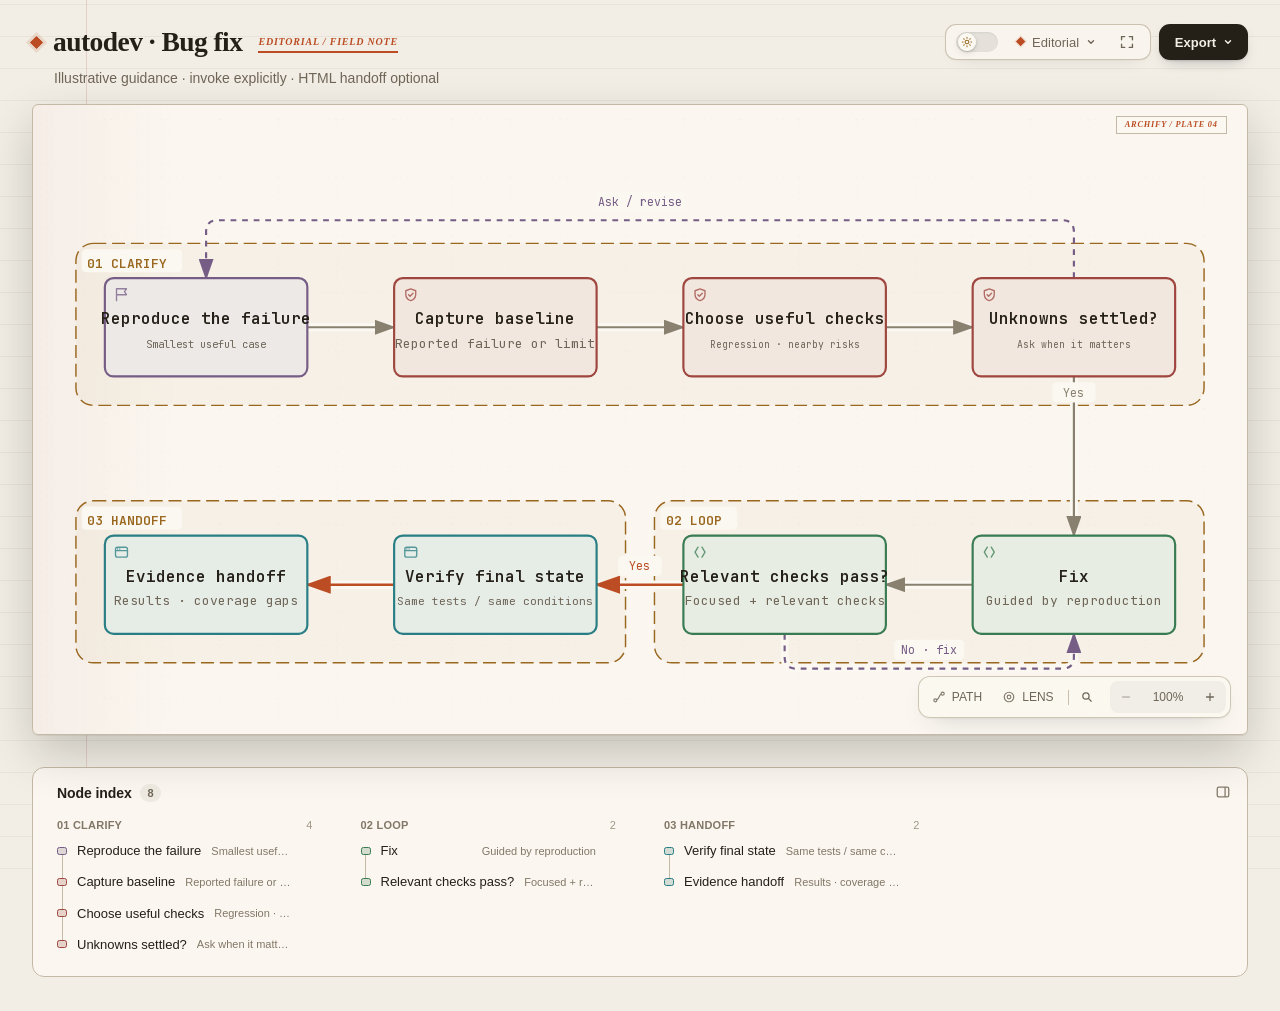
==== commit c9e7963d: "refactor: simplify autodev to an explicitly invoked workflow" ====
--- a/web/diagrams/autodev-bugfix.html
+++ b/web/diagrams/autodev-bugfix.html
@@ -4975,7 +4975,7 @@
         <div class="pulse-dot"></div>
         <h1>autodev · Bug fix</h1>
       </div>
-      <p class="subtitle">target = the agreed test set, all green</p>
+      <p class="subtitle">Illustrative guidance · invoke explicitly · HTML handoff optional</p>
     </div>
 
 
@@ -4985,7 +4985,7 @@
          data-preset-badge-editorial-plate="ARCHIFY / PLATE 04">
       <svg viewBox="0 0 820 416" role="img" lang="en" aria-labelledby="archify-diagram-title archify-diagram-description" data-preset="editorial" data-quality-profile="showcase" data-diagram-type="architecture" data-reader-fit="authored-height">
         <title id="archify-diagram-title">autodev · Bug fix</title>
-        <desc id="archify-diagram-description">target = the agreed test set, all green</desc>
+        <desc id="archify-diagram-description">Illustrative guidance · invoke explicitly · HTML handoff optional</desc>
         <!-- Definitions -->
         <defs>
           <marker id="arrowhead" markerWidth="10" markerHeight="7" refX="9" refY="3.5" orient="auto">
@@ -5028,7 +5028,7 @@
           <path data-graph-role="automatic-crossover-underlay" d="M 580 144 L 640 144" fill="none" stroke="var(--mask)" stroke-width="5.5" stroke-linecap="round" stroke-linejoin="round" pointer-events="none"/>
           <path data-edge-from="impact" data-edge-to="review" data-edge-key="2" data-edge-id="impact-review" data-composition-points="580,144;640,144" data-composition-crossover="halo" data-composition-independent="true" d="M 580 144 L 640 144" class="a-default" stroke-width="1.5" marker-end="url(#arrowhead)"/>
         </g>
-        <path data-edge-from="review" data-edge-to="tests" data-edge-label="No · revise" data-edge-key="3" data-edge-id="revise" data-composition-points="710,110;710,70;110,70;110,110" d="M 710 110 L 710 78 Q 710 70 702 70 L 118 70 Q 110 70 110 78 L 110 110" class="a-dashed" stroke-width="1.5" marker-end="url(#arrowhead-dashed)"/>
+        <path data-edge-from="review" data-edge-to="tests" data-edge-label="Ask / revise" data-edge-key="3" data-edge-id="revise" data-composition-points="710,110;710,70;110,70;110,110" d="M 710 110 L 710 78 Q 710 70 702 70 L 118 70 Q 110 70 110 78 L 110 110" class="a-dashed" stroke-width="1.5" marker-end="url(#arrowhead-dashed)"/>
         <g data-graph-role="automatic-crossover" style="--step:4">
           <path data-graph-role="automatic-crossover-underlay" d="M 710 178 L 710 288" fill="none" stroke="var(--mask)" stroke-width="5.5" stroke-linecap="round" stroke-linejoin="round" pointer-events="none"/>
           <path data-edge-from="review" data-edge-to="implement" data-edge-label="Yes" data-edge-key="4" data-edge-id="start-loop" data-composition-points="710,178;710,288" data-composition-crossover="halo" d="M 710 178 L 710 288" class="a-default" stroke-width="1.5" marker-end="url(#arrowhead)"/>
@@ -5051,19 +5051,19 @@
         </g>
 
         <!-- Components -->
-        <g id="node-tests" data-node-id="tests" data-node-label="Prepare tests" tabindex="0" role="button" aria-label="Focus Prepare tests, Reproduce / revise / add / run, 01  CLARIFY" aria-pressed="false" data-node-kind="database" data-node-sublabel="Reproduce / revise / add / run" data-node-context="01  CLARIFY">
-          <title>Prepare tests · Reproduce / revise / add / run · 01  CLARIFY</title>
+        <g id="node-tests" data-node-id="tests" data-node-label="Reproduce the failure" tabindex="0" role="button" aria-label="Focus Reproduce the failure, Smallest useful case, 01  CLARIFY" aria-pressed="false" data-node-kind="database" data-node-sublabel="Smallest useful case" data-node-context="01  CLARIFY">
+          <title>Reproduce the failure · Smallest useful case · 01  CLARIFY</title>
           <rect x="40" y="110" width="140" height="68" rx="6" class="c-mask"/>
           <rect x="40" y="110" width="140" height="68" rx="6" class="c-database" stroke-width="1.5"/>
           <g aria-hidden="true" data-semantic-sigil="flag" class="semantic-sigil s-database" transform="translate(46 116) scale(0.6875)">
             <path d="M3 14V2h10l-2 3 2 3H3"/>
           </g>
-          <text data-node-label="" data-detail-anchor="" x="110" y="142" class="t-primary" font-size="11" font-weight="600" text-anchor="middle">Prepare tests</text>
-        <text data-detail="context" x="110" y="158" class="t-muted" font-size="7.3" text-anchor="middle">Reproduce / revise / add / run</text>
+          <text data-node-label="" data-detail-anchor="" x="110" y="142" class="t-primary" font-size="11" font-weight="600" text-anchor="middle">Reproduce the failure</text>
+        <text data-detail="context" x="110" y="158" class="t-muted" font-size="7.3" text-anchor="middle">Smallest useful case</text>
         </g>
 
-        <g id="node-baseline" data-node-id="baseline" data-node-label="Capture baseline" tabindex="0" role="button" aria-label="Focus Capture baseline, Must fail before the fix, 01  CLARIFY" aria-pressed="false" data-node-kind="security" data-node-sublabel="Must fail before the fix" data-node-context="01  CLARIFY">
-          <title>Capture baseline · Must fail before the fix · 01  CLARIFY</title>
+        <g id="node-baseline" data-node-id="baseline" data-node-label="Capture baseline" tabindex="0" role="button" aria-label="Focus Capture baseline, Reported failure or limit, 01  CLARIFY" aria-pressed="false" data-node-kind="security" data-node-sublabel="Reported failure or limit" data-node-context="01  CLARIFY">
+          <title>Capture baseline · Reported failure or limit · 01  CLARIFY</title>
           <rect x="240" y="110" width="140" height="68" rx="6" class="c-mask"/>
           <rect x="240" y="110" width="140" height="68" rx="6" class="c-security" stroke-width="1.5"/>
           <g aria-hidden="true" data-semantic-sigil="security" class="semantic-sigil s-security" transform="translate(246 116) scale(0.6875)">
@@ -5071,53 +5071,53 @@
             <path d="m5.8 8 1.5 1.5 3-3"/>
           </g>
           <text data-node-label="" data-detail-anchor="" x="310" y="142" class="t-primary" font-size="11" font-weight="600" text-anchor="middle">Capture baseline</text>
-        <text data-detail="context" x="310" y="158" class="t-muted" font-size="9" text-anchor="middle">Must fail before the fix</text>
+        <text data-detail="context" x="310" y="158" class="t-muted" font-size="9" text-anchor="middle">Reported failure or limit</text>
         </g>
 
-        <g id="node-impact" data-node-id="impact" data-node-label="Propose impact" tabindex="0" role="button" aria-label="Focus Propose impact, Editable files / preserved flows, 01  CLARIFY" aria-pressed="false" data-node-kind="security" data-node-sublabel="Editable files / preserved flows" data-node-context="01  CLARIFY">
-          <title>Propose impact · Editable files / preserved flows · 01  CLARIFY</title>
+        <g id="node-impact" data-node-id="impact" data-node-label="Choose useful checks" tabindex="0" role="button" aria-label="Focus Choose useful checks, Regression · nearby risks, 01  CLARIFY" aria-pressed="false" data-node-kind="security" data-node-sublabel="Regression · nearby risks" data-node-context="01  CLARIFY">
+          <title>Choose useful checks · Regression · nearby risks · 01  CLARIFY</title>
           <rect x="440" y="110" width="140" height="68" rx="6" class="c-mask"/>
           <rect x="440" y="110" width="140" height="68" rx="6" class="c-security" stroke-width="1.5"/>
           <g aria-hidden="true" data-semantic-sigil="security" class="semantic-sigil s-security" transform="translate(446 116) scale(0.6875)">
             <path d="M8 2.2 13 4v3.5c0 3.1-1.8 5.4-5 6.5-3.2-1.1-5-3.4-5-6.5V4Z"/>
             <path d="m5.8 8 1.5 1.5 3-3"/>
           </g>
-          <text data-node-label="" data-detail-anchor="" x="510" y="142" class="t-primary" font-size="11" font-weight="600" text-anchor="middle">Propose impact</text>
-        <text data-detail="context" x="510" y="158" class="t-muted" font-size="6.8" text-anchor="middle">Editable files / preserved flows</text>
+          <text data-node-label="" data-detail-anchor="" x="510" y="142" class="t-primary" font-size="11" font-weight="600" text-anchor="middle">Choose useful checks</text>
+        <text data-detail="context" x="510" y="158" class="t-muted" font-size="6.8" text-anchor="middle">Regression · nearby risks</text>
         </g>
 
-        <g id="node-review" data-node-id="review" data-node-label="Human approval?" tabindex="0" role="button" aria-label="Focus Human approval?, Target tests · baseline · impact, 01  CLARIFY" aria-pressed="false" data-node-kind="security" data-node-sublabel="Target tests · baseline · impact" data-node-context="01  CLARIFY">
-          <title>Human approval? · Target tests · baseline · impact · 01  CLARIFY</title>
+        <g id="node-review" data-node-id="review" data-node-label="Unknowns settled?" tabindex="0" role="button" aria-label="Focus Unknowns settled?, Ask when it matters, 01  CLARIFY" aria-pressed="false" data-node-kind="security" data-node-sublabel="Ask when it matters" data-node-context="01  CLARIFY">
+          <title>Unknowns settled? · Ask when it matters · 01  CLARIFY</title>
           <rect x="640" y="110" width="140" height="68" rx="6" class="c-mask"/>
           <rect x="640" y="110" width="140" height="68" rx="6" class="c-security" stroke-width="1.5"/>
           <g aria-hidden="true" data-semantic-sigil="security" class="semantic-sigil s-security" transform="translate(646 116) scale(0.6875)">
             <path d="M8 2.2 13 4v3.5c0 3.1-1.8 5.4-5 6.5-3.2-1.1-5-3.4-5-6.5V4Z"/>
             <path d="m5.8 8 1.5 1.5 3-3"/>
           </g>
-          <text data-node-label="" data-detail-anchor="" x="710" y="142" class="t-primary" font-size="11" font-weight="600" text-anchor="middle">Human approval?</text>
-        <text data-detail="context" x="710" y="158" class="t-muted" font-size="6.8" text-anchor="middle">Target tests · baseline · impact</text>
+          <text data-node-label="" data-detail-anchor="" x="710" y="142" class="t-primary" font-size="11" font-weight="600" text-anchor="middle">Unknowns settled?</text>
+        <text data-detail="context" x="710" y="158" class="t-muted" font-size="6.8" text-anchor="middle">Ask when it matters</text>
         </g>
 
-        <g id="node-implement" data-node-id="implement" data-node-label="Fix" tabindex="0" role="button" aria-label="Focus Fix, Within approved impact, 02  LOOP" aria-pressed="false" data-node-kind="backend" data-node-sublabel="Within approved impact" data-node-context="02  LOOP">
-          <title>Fix · Within approved impact · 02  LOOP</title>
+        <g id="node-implement" data-node-id="implement" data-node-label="Fix" tabindex="0" role="button" aria-label="Focus Fix, Guided by reproduction, 02  LOOP" aria-pressed="false" data-node-kind="backend" data-node-sublabel="Guided by reproduction" data-node-context="02  LOOP">
+          <title>Fix · Guided by reproduction · 02  LOOP</title>
           <rect x="640" y="288" width="140" height="68" rx="6" class="c-mask"/>
           <rect x="640" y="288" width="140" height="68" rx="6" class="c-backend" stroke-width="1.5"/>
           <g aria-hidden="true" data-semantic-sigil="backend" class="semantic-sigil s-backend" transform="translate(646 294) scale(0.6875)">
             <path d="M6 3 3 8l3 5M10 3l3 5-3 5"/>
           </g>
           <text data-node-label="" data-detail-anchor="" x="710" y="320" class="t-primary" font-size="11" font-weight="600" text-anchor="middle">Fix</text>
-        <text data-detail="context" x="710" y="336" class="t-muted" font-size="9" text-anchor="middle">Within approved impact</text>
+        <text data-detail="context" x="710" y="336" class="t-muted" font-size="9" text-anchor="middle">Guided by reproduction</text>
         </g>
 
-        <g id="node-verify" data-node-id="verify" data-node-label="All tests pass?" tabindex="0" role="button" aria-label="Focus All tests pass?, Run the complete suite, 02  LOOP" aria-pressed="false" data-node-kind="backend" data-node-sublabel="Run the complete suite" data-node-context="02  LOOP">
-          <title>All tests pass? · Run the complete suite · 02  LOOP</title>
+        <g id="node-verify" data-node-id="verify" data-node-label="Relevant checks pass?" tabindex="0" role="button" aria-label="Focus Relevant checks pass?, Focused + relevant checks, 02  LOOP" aria-pressed="false" data-node-kind="backend" data-node-sublabel="Focused + relevant checks" data-node-context="02  LOOP">
+          <title>Relevant checks pass? · Focused + relevant checks · 02  LOOP</title>
           <rect x="440" y="288" width="140" height="68" rx="6" class="c-mask"/>
           <rect x="440" y="288" width="140" height="68" rx="6" class="c-backend" stroke-width="1.5"/>
           <g aria-hidden="true" data-semantic-sigil="backend" class="semantic-sigil s-backend" transform="translate(446 294) scale(0.6875)">
             <path d="M6 3 3 8l3 5M10 3l3 5-3 5"/>
           </g>
-          <text data-node-label="" data-detail-anchor="" x="510" y="320" class="t-primary" font-size="11" font-weight="600" text-anchor="middle">All tests pass?</text>
-        <text data-detail="context" x="510" y="336" class="t-muted" font-size="9" text-anchor="middle">Run the complete suite</text>
+          <text data-node-label="" data-detail-anchor="" x="510" y="320" class="t-primary" font-size="11" font-weight="600" text-anchor="middle">Relevant checks pass?</text>
+        <text data-detail="context" x="510" y="336" class="t-muted" font-size="9" text-anchor="middle">Focused + relevant checks</text>
         </g>
 
         <g id="node-evidence" data-node-id="evidence" data-node-label="Verify final state" tabindex="0" role="button" aria-label="Focus Verify final state, Same tests / same conditions, 03  HANDOFF" aria-pressed="false" data-node-kind="frontend" data-node-sublabel="Same tests / same conditions" data-node-context="03  HANDOFF">
@@ -5134,8 +5134,8 @@
         <text data-detail="context" x="310" y="336" class="t-muted" font-size="7.8" text-anchor="middle">Same tests / same conditions</text>
         </g>
 
-        <g id="node-artifact" data-node-id="artifact" data-node-label="Passing test set" tabindex="0" role="button" aria-label="Focus Passing test set, Agreed cases all green, 03  HANDOFF" aria-pressed="false" data-node-kind="frontend" data-node-sublabel="Agreed cases all green" data-node-context="03  HANDOFF">
-          <title>Passing test set · Agreed cases all green · 03  HANDOFF</title>
+        <g id="node-artifact" data-node-id="artifact" data-node-label="Evidence handoff" tabindex="0" role="button" aria-label="Focus Evidence handoff, Results · coverage gaps, 03  HANDOFF" aria-pressed="false" data-node-kind="frontend" data-node-sublabel="Results · coverage gaps" data-node-context="03  HANDOFF">
+          <title>Evidence handoff · Results · coverage gaps · 03  HANDOFF</title>
           <rect x="40" y="288" width="140" height="68" rx="6" class="c-mask"/>
           <rect x="40" y="288" width="140" height="68" rx="6" class="c-frontend" stroke-width="1.5"/>
           <g aria-hidden="true" data-semantic-sigil="frontend" class="semantic-sigil s-frontend" transform="translate(46 294) scale(0.6875)">
@@ -5144,17 +5144,17 @@
             <circle cx="4.1" cy="4.8" r=".7" class="sigil-fill"/>
             <circle cx="6.3" cy="4.8" r=".7" class="sigil-fill"/>
           </g>
-          <text data-node-label="" data-detail-anchor="" x="110" y="320" class="t-primary" font-size="11" font-weight="600" text-anchor="middle">Passing test set</text>
-        <text data-detail="context" x="110" y="336" class="t-muted" font-size="9" text-anchor="middle">Agreed cases all green</text>
+          <text data-node-label="" data-detail-anchor="" x="110" y="320" class="t-primary" font-size="11" font-weight="600" text-anchor="middle">Evidence handoff</text>
+        <text data-detail="context" x="110" y="336" class="t-muted" font-size="9" text-anchor="middle">Results · coverage gaps</text>
         </g>
 
         <!-- Connection labels -->
 
 
 
-        <g data-detail="context" data-edge-from="review" data-edge-to="tests" data-edge-label="No · revise" data-edge-key="3" data-edge-id="revise">
+        <g data-detail="context" data-edge-from="review" data-edge-to="tests" data-edge-label="Ask / revise" data-edge-key="3" data-edge-id="revise">
           <rect x="378.6" y="50" width="62.8" height="14" rx="3" class="c-mask"/>
-          <text x="410" y="60" class="t-edge-dashed" font-size="8" text-anchor="middle">No · revise</text>
+          <text x="410" y="60" class="t-edge-dashed" font-size="8" text-anchor="middle">Ask / revise</text>
         </g>
         <g data-detail="context" data-edge-from="review" data-edge-to="implement" data-edge-label="Yes" data-edge-key="4" data-edge-id="start-loop">
           <rect x="695" y="182" width="30" height="14" rx="3" class="c-mask"/>
